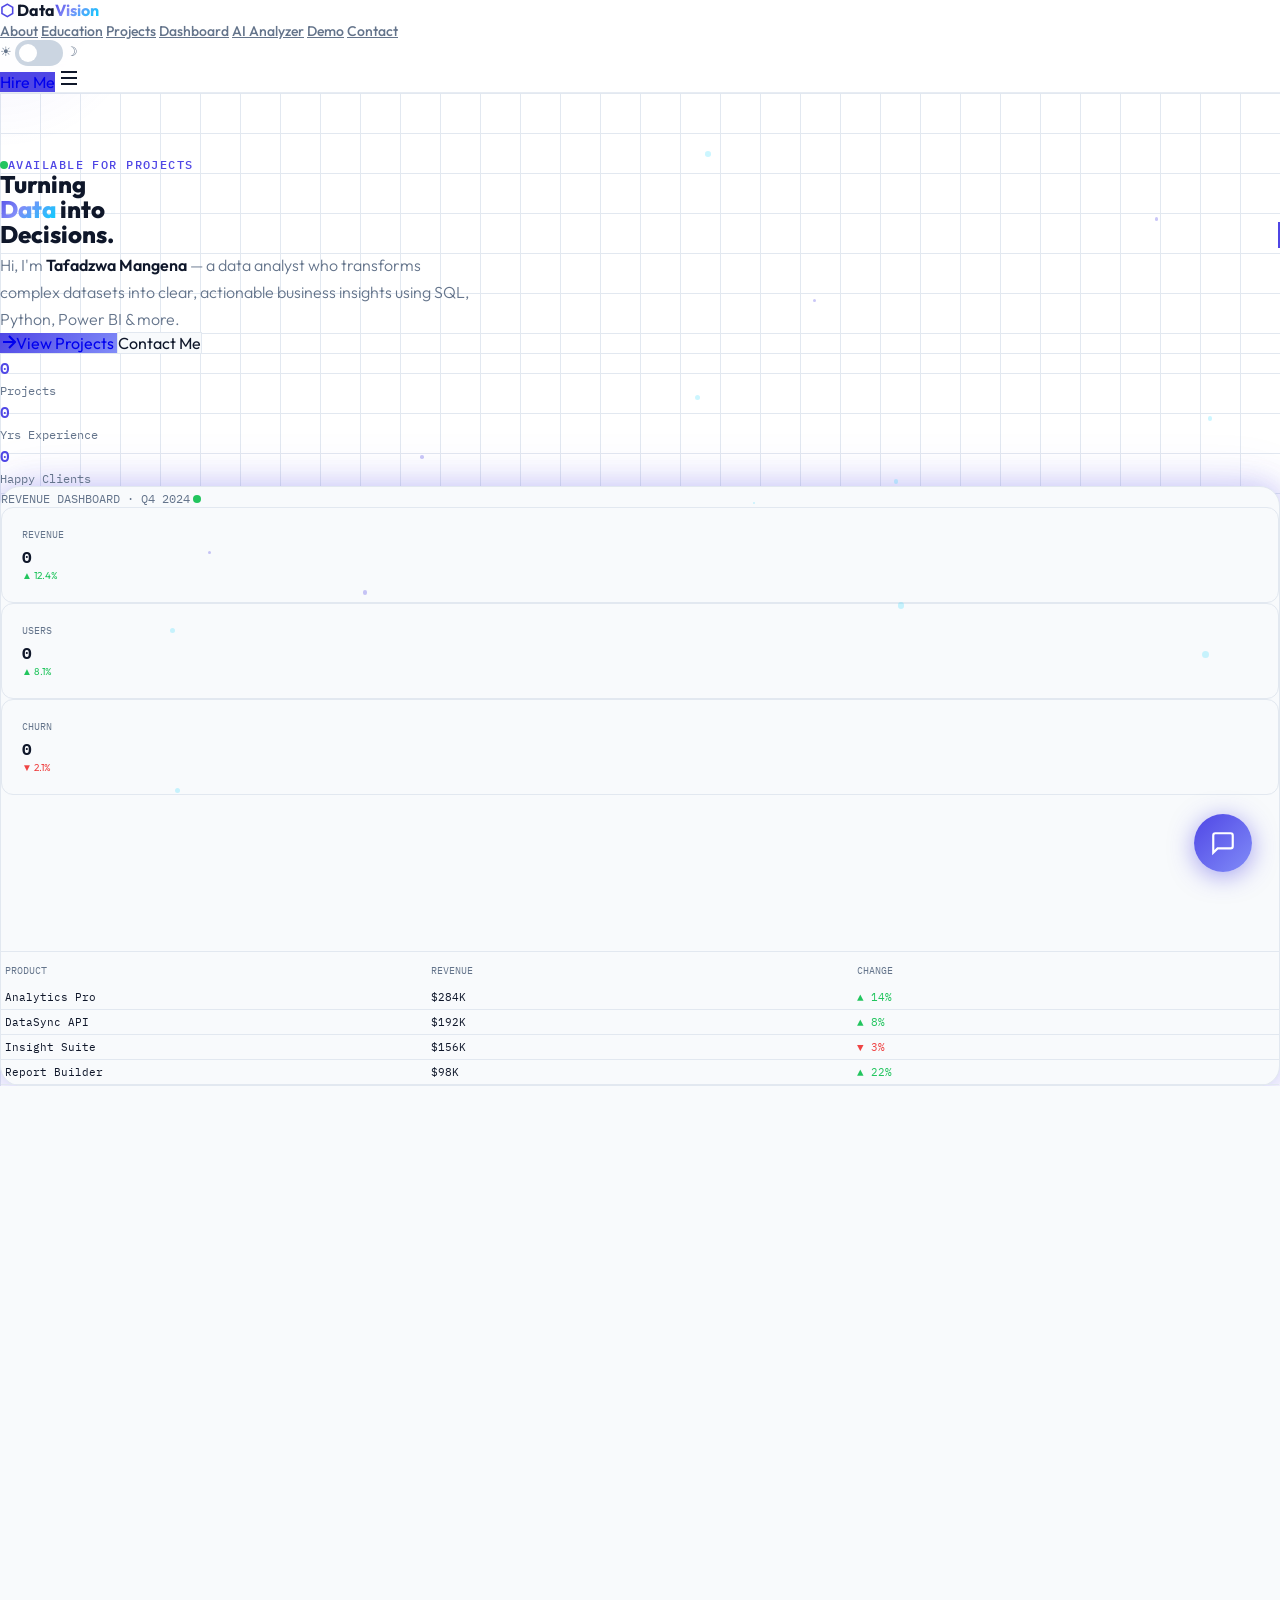
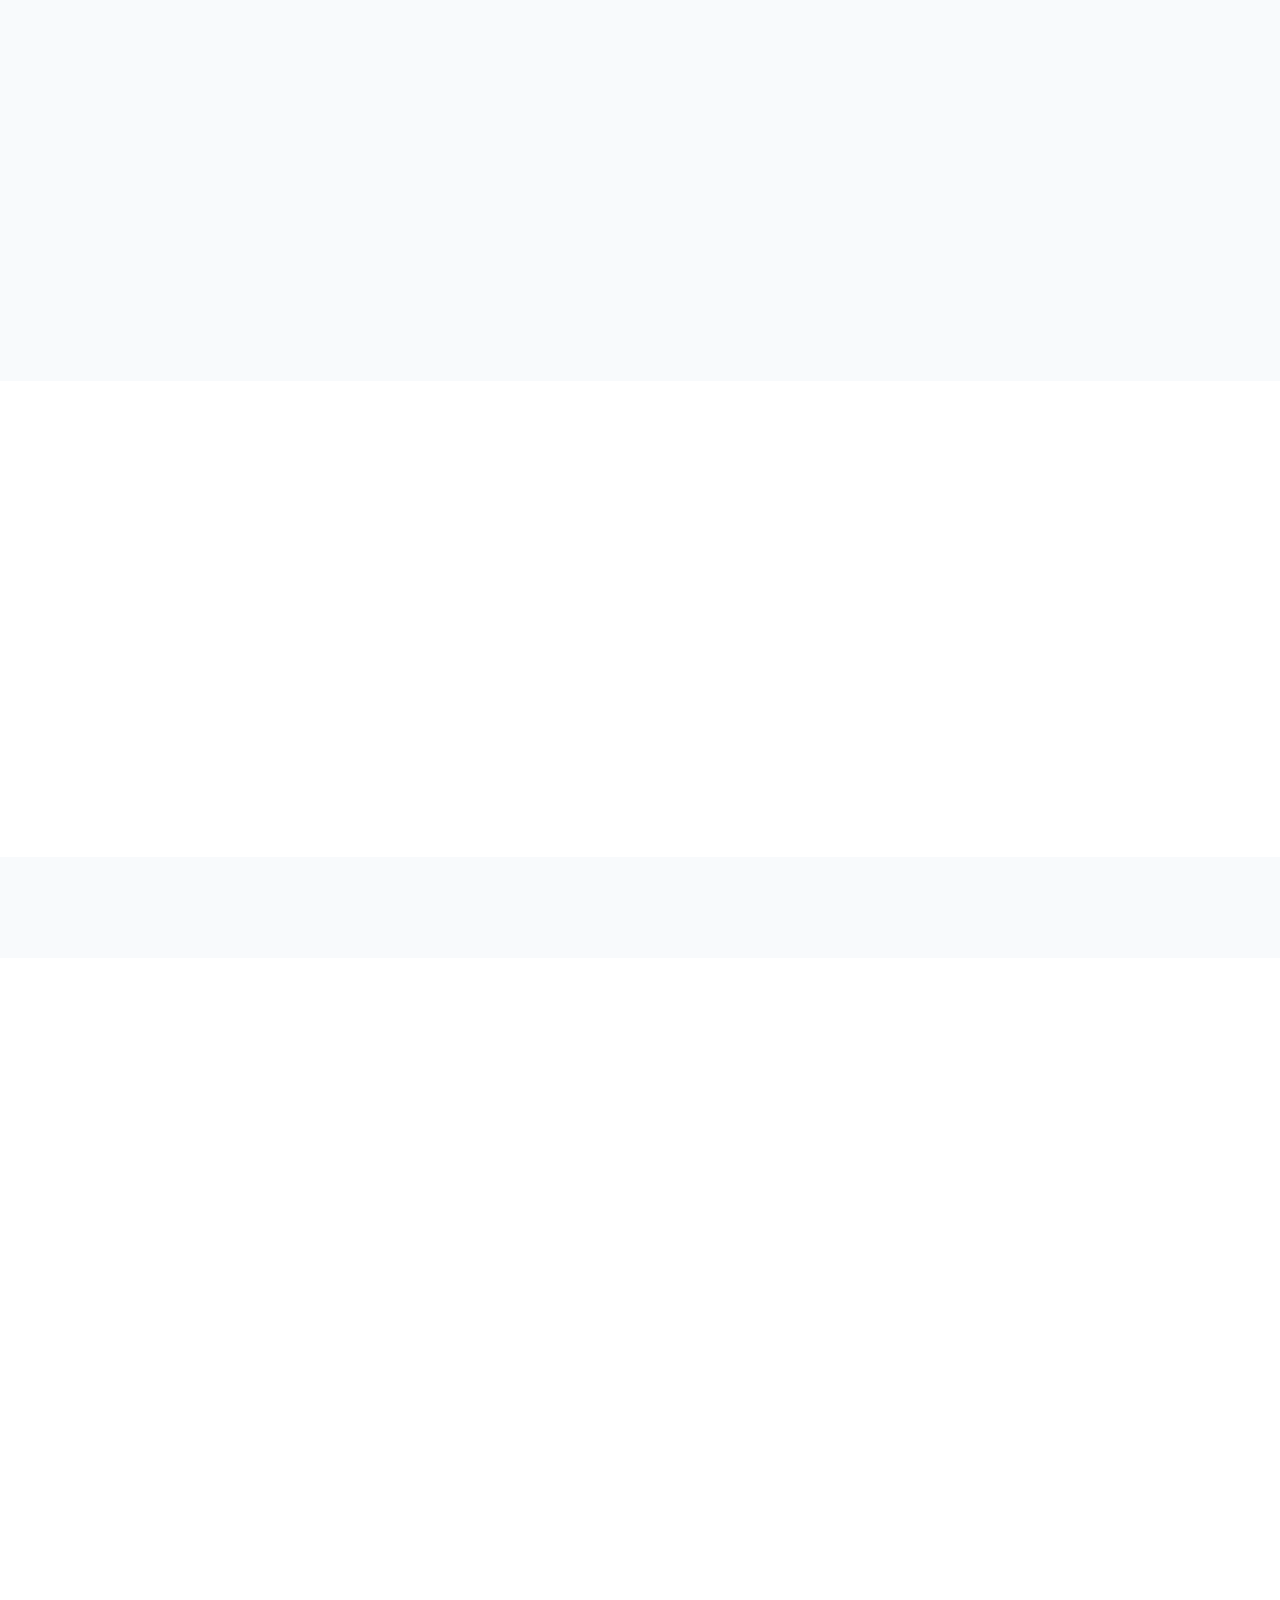
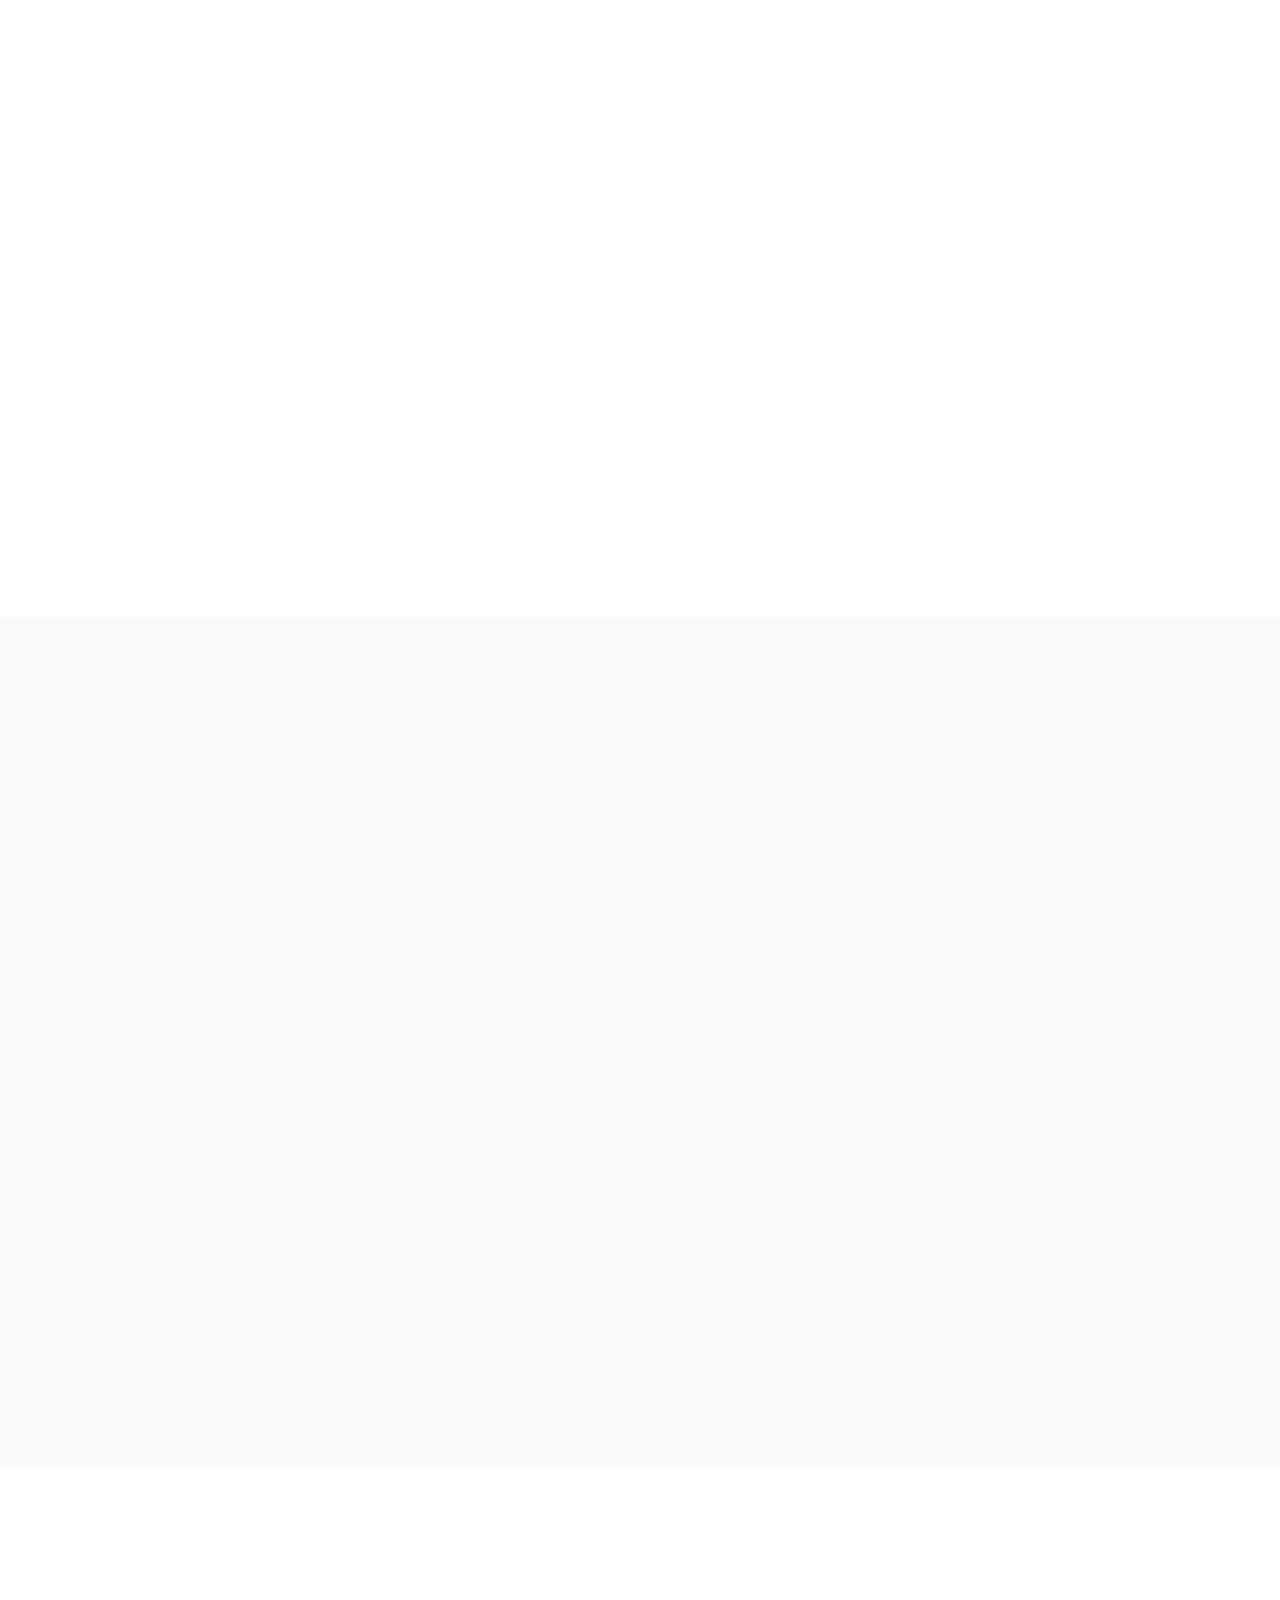
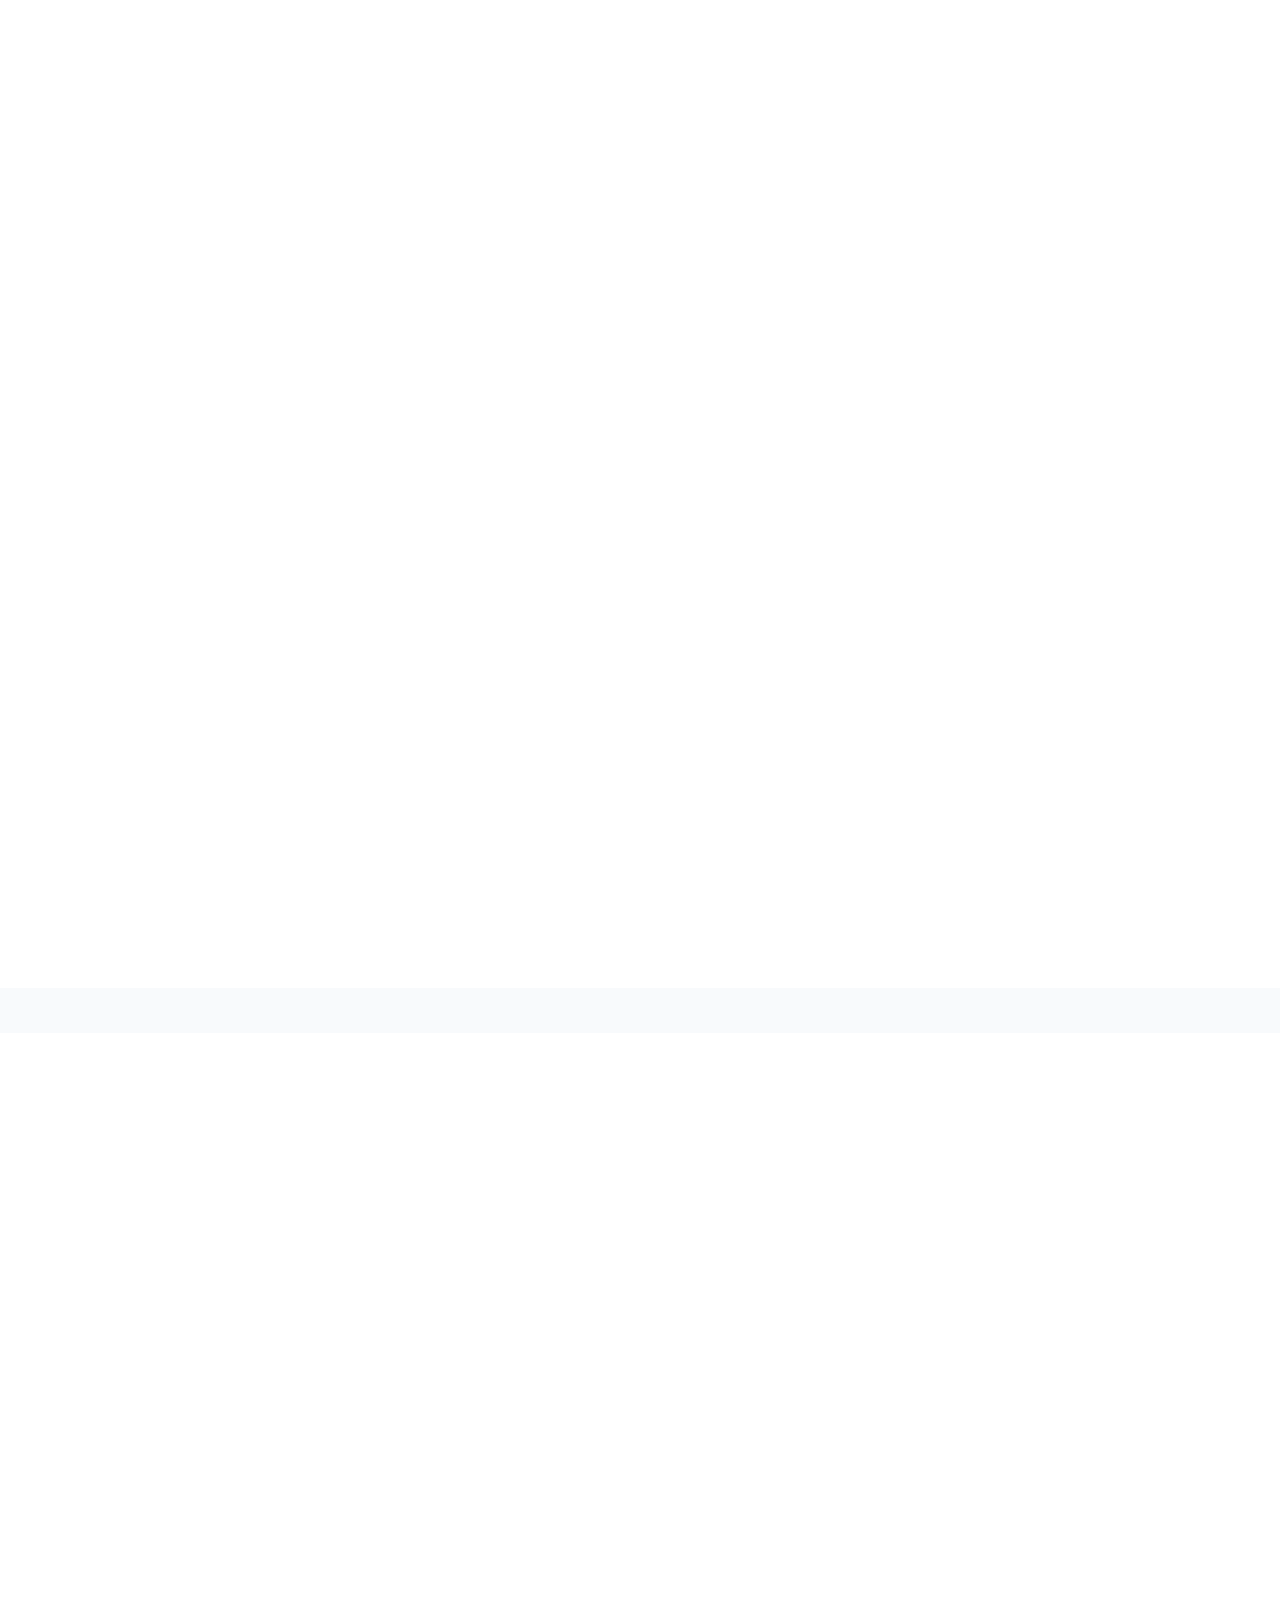
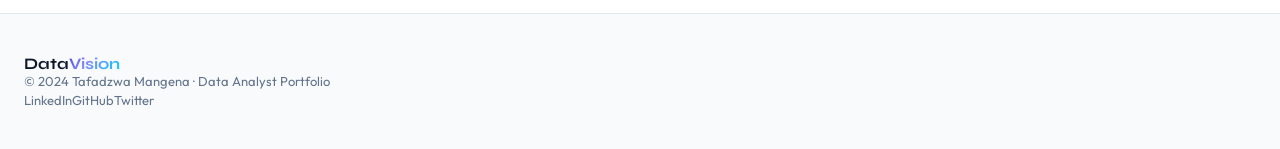
==== index.html @ 7d587365 "msg" ====
<!DOCTYPE html>
<html lang="en" class="scroll-smooth">
<head>
<meta charset="UTF-8"/>
<meta name="viewport" content="width=device-width,initial-scale=1.0"/>
<title>DataVision | Tafadzwa Mangena — Data Analyst</title>
<script src="https://cdn.tailwindcss.com"></script>
<script src="https://cdn.jsdelivr.net/npm/chart.js"></script>
<link rel="preconnect" href="https://fonts.googleapis.com"/>
<link href="https://fonts.googleapis.com/css2?family=Syne:wght@400;600;700;800&family=IBM+Plex+Mono:wght@300;400;500;600&family=Outfit:wght@300;400;500;600&display=swap" rel="stylesheet"/>
<script>
tailwind.config={darkMode:'class',theme:{extend:{fontFamily:{display:['Syne','sans-serif'],mono:['IBM Plex Mono','monospace'],body:['Outfit','sans-serif']}}}}
</script>
<style>
:root{--accent:#4F46E5;--accent2:#00D4FF;--bg:#ffffff;--surface:#F8FAFC;--border:#E2E8F0;--text:#0F172A;--muted:#64748B;}
.dark{--accent:#818CF8;--accent2:#00D4FF;--bg:#050A14;--surface:#0A1628;--border:#1E3A5F;--text:#E2E8F0;--muted:#94A3B8;}
*{box-sizing:border-box;margin:0;padding:0;}
body{font-family:'Outfit',sans-serif;background:var(--bg);color:var(--text);transition:background .4s,color .4s;overflow-x:hidden;}
::-webkit-scrollbar{width:5px;}::-webkit-scrollbar-track{background:var(--bg);}::-webkit-scrollbar-thumb{background:var(--accent);border-radius:4px;}
#loader{position:fixed;inset:0;z-index:9999;background:#050A14;display:flex;align-items:center;justify-content:center;flex-direction:column;gap:20px;}
#loader .bar-wrap{display:flex;gap:6px;}
#loader .bar{width:4px;height:40px;background:#4F46E5;border-radius:4px;animation:barPulse 1.2s ease-in-out infinite;}
#loader .bar:nth-child(2){animation-delay:.15s;background:#818CF8;}
#loader .bar:nth-child(3){animation-delay:.3s;background:#00D4FF;}
#loader .bar:nth-child(4){animation-delay:.45s;background:#4F46E5;}
#loader .bar:nth-child(5){animation-delay:.6s;background:#818CF8;}
@keyframes barPulse{0%,100%{transform:scaleY(0.4);opacity:.6}50%{transform:scaleY(1);opacity:1}}
#hero-canvas{position:absolute;inset:0;pointer-events:none;}
.grid-bg{background-image:linear-gradient(var(--border) 1px,transparent 1px),linear-gradient(90deg,var(--border) 1px,transparent 1px);background-size:40px 40px;}
.glow{box-shadow:0 0 30px rgba(79,70,229,.3),0 0 60px rgba(79,70,229,.1);}
.dark .glow{box-shadow:0 0 30px rgba(0,212,255,.25),0 0 60px rgba(0,212,255,.1);}
.card{background:var(--surface);border:1px solid var(--border);border-radius:16px;transition:transform .3s,box-shadow .3s,border-color .3s;}
.card:hover{transform:translateY(-4px);border-color:var(--accent);}
.dark .card:hover{box-shadow:0 0 20px rgba(0,212,255,.15);}
.kpi-card{background:var(--surface);border:1px solid var(--border);border-radius:12px;padding:20px;transition:all .3s;}
.kpi-card:hover{border-color:var(--accent);transform:translateY(-2px);}
nav{backdrop-filter:blur(20px);-webkit-backdrop-filter:blur(20px);}
.light nav{background:rgba(255,255,255,.85);border-bottom:1px solid rgba(226,232,240,.8);}
.dark nav{background:rgba(5,10,20,.85);border-bottom:1px solid rgba(30,58,95,.6);}
.nav-link{position:relative;font-family:'Outfit',sans-serif;font-weight:500;font-size:14px;color:var(--muted);transition:color .3s;}
.nav-link::after{content:'';position:absolute;bottom:-4px;left:0;width:0;height:2px;background:var(--accent);transition:width .3s;border-radius:2px;}
.nav-link:hover,.nav-link.active{color:var(--text);}
.nav-link:hover::after,.nav-link.active::after{width:100%;}
.fade-up{opacity:0;transform:translateY(30px);transition:opacity .7s ease,transform .7s ease;}
.fade-up.visible{opacity:1;transform:translateY(0);}
.fade-up-d1{transition-delay:.1s;}.fade-up-d2{transition-delay:.2s;}.fade-up-d3{transition-delay:.3s;}.fade-up-d4{transition-delay:.4s;}
@keyframes typing{from{width:0}to{width:100%}}
@keyframes blink{50%{border-color:transparent}}
.progress-bar{height:6px;background:var(--border);border-radius:99px;overflow:hidden;}
.progress-fill{height:100%;border-radius:99px;background:linear-gradient(90deg,#4F46E5,#00D4FF);width:0;transition:width 1.2s cubic-bezier(.4,0,.2,1);}
.table-row{opacity:0;transform:translateX(-10px);transition:opacity .3s,transform .3s;}
.table-row.loaded{opacity:1;transform:translateX(0);}
#chatbot-btn{position:fixed;bottom:28px;right:28px;z-index:1000;width:58px;height:58px;background:linear-gradient(135deg,#4F46E5,#818CF8);border-radius:50%;display:flex;align-items:center;justify-content:center;cursor:pointer;box-shadow:0 4px 24px rgba(79,70,229,.5);animation:chatPulse 2s ease-in-out infinite;}
@keyframes chatPulse{0%,100%{box-shadow:0 4px 24px rgba(79,70,229,.5),0 0 0 0 rgba(79,70,229,.4)}50%{box-shadow:0 4px 24px rgba(79,70,229,.5),0 0 0 12px rgba(79,70,229,0)}}
.dark #chatbot-btn{background:linear-gradient(135deg,#00B8D9,#4F46E5);animation:chatPulseDark 2s ease-in-out infinite;}
@keyframes chatPulseDark{0%,100%{box-shadow:0 4px 24px rgba(0,212,255,.4),0 0 0 0 rgba(0,212,255,.3)}50%{box-shadow:0 4px 24px rgba(0,212,255,.4),0 0 0 12px rgba(0,212,255,0)}}
#chat-window{position:fixed;bottom:100px;right:28px;z-index:999;width:360px;max-height:520px;background:var(--surface);border:1px solid var(--border);border-radius:20px;overflow:hidden;display:none;flex-direction:column;box-shadow:0 20px 60px rgba(0,0,0,.2);}
.chat-msg-user{background:linear-gradient(135deg,#4F46E5,#818CF8);color:white;border-radius:12px 12px 2px 12px;padding:10px 14px;max-width:80%;align-self:flex-end;font-size:13px;}
.chat-msg-bot{background:var(--border);color:var(--text);border-radius:12px 12px 12px 2px;padding:10px 14px;max-width:85%;align-self:flex-start;font-size:13px;}
.toggle{position:relative;display:inline-block;width:48px;height:26px;}
.toggle input{opacity:0;width:0;height:0;}
.slider{position:absolute;cursor:pointer;inset:0;background:#CBD5E1;border-radius:26px;transition:.3s;}
.slider::before{content:'';position:absolute;height:18px;width:18px;left:4px;bottom:4px;background:white;border-radius:50%;transition:.3s;}
input:checked+.slider{background:linear-gradient(135deg,#4F46E5,#818CF8);}
input:checked+.slider::before{transform:translateX(22px);}
.faq-answer{max-height:0;overflow:hidden;transition:max-height .4s ease,padding .3s;}
.faq-item.open .faq-answer{max-height:200px;}
.faq-icon{transition:transform .3s;}
.faq-item.open .faq-icon{transform:rotate(45deg);}
.demo-glow{box-shadow:0 0 0 1px rgba(79,70,229,.3),0 0 40px rgba(79,70,229,.2),0 0 80px rgba(79,70,229,.1);}
.dark .demo-glow{box-shadow:0 0 0 1px rgba(0,212,255,.3),0 0 40px rgba(0,212,255,.2),0 0 80px rgba(0,212,255,.1);}
.play-btn{width:72px;height:72px;background:rgba(255,255,255,.2);border:2px solid rgba(255,255,255,.6);border-radius:50%;display:flex;align-items:center;justify-content:center;cursor:pointer;backdrop-filter:blur(10px);transition:all .3s;animation:playPulse 2s ease-in-out infinite;}
.play-btn:hover{background:rgba(255,255,255,.35);transform:scale(1.1);}
@keyframes playPulse{0%,100%{box-shadow:0 0 0 0 rgba(255,255,255,.3)}50%{box-shadow:0 0 0 20px rgba(255,255,255,0)}}
.upload-zone{border:2px dashed var(--border);border-radius:16px;transition:all .3s;cursor:pointer;}
.upload-zone:hover,.upload-zone.dragover{border-color:var(--accent);background:rgba(79,70,229,.05);}
.grad-text{background:linear-gradient(135deg,#4F46E5 0%,#818CF8 40%,#00D4FF 100%);-webkit-background-clip:text;-webkit-text-fill-color:transparent;background-clip:text;}
.dark .grad-text{background:linear-gradient(135deg,#818CF8 0%,#00D4FF 60%,#818CF8 100%);-webkit-background-clip:text;background-clip:text;}
.counter{font-family:'IBM Plex Mono',monospace;font-weight:600;}
.tag{font-size:11px;font-family:'IBM Plex Mono',monospace;font-weight:500;padding:3px 10px;border-radius:99px;border:1px solid var(--border);color:var(--muted);background:var(--surface);}
.section-label{font-family:'IBM Plex Mono',monospace;font-size:12px;font-weight:500;letter-spacing:.12em;text-transform:uppercase;color:var(--accent);}
.dot-blink{display:inline-block;width:8px;height:8px;border-radius:50%;background:#22c55e;animation:dotBlink 1.5s ease-in-out infinite;}
@keyframes dotBlink{0%,100%{opacity:1;transform:scale(1)}50%{opacity:.4;transform:scale(.7)}}
.particle{position:absolute;border-radius:50%;pointer-events:none;animation:floatUp linear infinite;}
@keyframes floatUp{0%{transform:translateY(0) rotate(0deg);opacity:.7}100%{transform:translateY(-100vh) rotate(360deg);opacity:0}}
.skill-row{display:flex;align-items:center;gap:12px;margin-bottom:16px;}
#mobile-menu{display:none;}
#mobile-menu.open{display:block;}
.chart-container{position:relative;}
#cursor-glow{position:fixed;width:300px;height:300px;border-radius:50%;background:radial-gradient(circle,rgba(79,70,229,.08) 0%,transparent 70%);pointer-events:none;z-index:0;transform:translate(-50%,-50%);transition:left .1s,top .1s;}
.dark #cursor-glow{background:radial-gradient(circle,rgba(0,212,255,.08) 0%,transparent 70%);}
/* Profile photo */
.profile-photo-wrap{position:relative;display:inline-flex;flex-direction:column;align-items:center;}
.profile-ring{position:absolute;inset:-6px;border-radius:50%;background:conic-gradient(from 0deg,#4F46E5,#818CF8,#00D4FF,#4F46E5);animation:spinRing 6s linear infinite;z-index:0;}
@keyframes spinRing{to{transform:rotate(360deg)}}
.profile-photo{position:relative;z-index:1;width:180px;height:180px;border-radius:50%;object-fit:cover;border:4px solid var(--bg);box-shadow:0 8px 40px rgba(79,70,229,.25),0 2px 8px rgba(0,0,0,.1);transition:transform .4s cubic-bezier(.34,1.56,.64,1),box-shadow .4s;display:block;}
.profile-photo:hover{transform:scale(1.06);box-shadow:0 0 0 4px rgba(79,70,229,.2),0 16px 50px rgba(79,70,229,.3);}
.dark .profile-photo:hover{box-shadow:0 0 0 4px rgba(0,212,255,.25),0 16px 50px rgba(0,212,255,.2);}
.profile-badge{position:absolute;bottom:-14px;left:50%;transform:translateX(-50%);background:var(--surface);border:1px solid var(--border);border-radius:99px;padding:4px 12px;font-size:11px;font-family:'IBM Plex Mono',monospace;font-weight:600;color:#22c55e;display:flex;align-items:center;gap:5px;white-space:nowrap;box-shadow:0 4px 12px rgba(0,0,0,.1);z-index:2;}
.profile-social-btn{width:36px;height:36px;border-radius:50%;background:var(--surface);border:1px solid var(--border);display:flex;align-items:center;justify-content:center;color:var(--muted);transition:all .3s;text-decoration:none;}
.profile-social-btn:hover{background:var(--accent);color:white;border-color:var(--accent);transform:translateY(-2px);}
.profile-stat-chip{display:flex;align-items:center;gap:8px;padding:7px 14px;background:var(--surface);border:1px solid var(--border);border-radius:10px;font-size:12px;color:var(--muted);transition:border-color .3s;}
.profile-stat-chip:hover{border-color:var(--accent);color:var(--text);}
/* Education */
.edu-icon{width:44px;height:44px;border-radius:12px;display:flex;align-items:center;justify-content:center;font-size:20px;flex-shrink:0;}
.edu-badge{font-family:'IBM Plex Mono',monospace;font-size:10px;font-weight:600;padding:2px 8px;border-radius:99px;background:rgba(79,70,229,.12);color:var(--accent);border:1px solid rgba(79,70,229,.25);}
.cert-card{display:flex;align-items:center;gap:14px;padding:14px 16px;background:var(--surface);border:1px solid var(--border);border-radius:14px;transition:all .3s;}
.cert-card:hover{border-color:var(--accent);transform:translateX(4px);}
.dark .cert-card:hover{box-shadow:0 0 16px rgba(0,212,255,.1);}
.cert-icon-wrap{width:42px;height:42px;border-radius:10px;display:flex;align-items:center;justify-content:center;font-size:20px;flex-shrink:0;}
.cert-year{margin-left:auto;font-size:10px;font-family:'IBM Plex Mono',monospace;color:var(--muted);flex-shrink:0;}
/* Carousel */
.carousel-viewport{overflow:hidden;width:100%;position:relative;-webkit-mask-image:linear-gradient(90deg,transparent 0%,black 5%,black 95%,transparent 100%);mask-image:linear-gradient(90deg,transparent 0%,black 5%,black 95%,transparent 100%);}
.carousel-track{display:flex;gap:20px;width:max-content;will-change:transform;}
.carousel-track.track-ltr{animation:scrollLTR 40s linear infinite;}
.carousel-track.track-rtl{animation:scrollRTL 32s linear infinite;}
.carousel-viewport:hover .carousel-track{animation-play-state:paused;}
@keyframes scrollLTR{0%{transform:translateX(0)}100%{transform:translateX(-50%)}}
@keyframes scrollRTL{0%{transform:translateX(-50%)}100%{transform:translateX(0)}}
.cert-slide{width:240px;flex-shrink:0;border-radius:16px;overflow:hidden;position:relative;background:var(--surface);border:1px solid var(--border);box-shadow:0 4px 20px rgba(0,0,0,.07);transition:transform .35s cubic-bezier(.34,1.56,.64,1),box-shadow .35s;cursor:pointer;}
.cert-slide:hover{transform:scale(1.04) translateY(-4px);box-shadow:0 12px 40px rgba(79,70,229,.22);border-color:var(--accent);z-index:2;}
.dark .cert-slide:hover{box-shadow:0 12px 40px rgba(0,212,255,.18);}
.cert-slide-inner{width:100%;height:148px;display:flex;flex-direction:column;align-items:center;justify-content:center;padding:16px;position:relative;}
.cert-slide-overlay{position:absolute;inset:0;background:linear-gradient(180deg,transparent 30%,rgba(0,0,0,.65) 100%);opacity:0;transition:opacity .3s;display:flex;align-items:flex-end;padding:12px;}
.cert-slide:hover .cert-slide-overlay{opacity:1;}
.cert-slide-label{font-family:'Syne',sans-serif;font-weight:700;font-size:11px;color:white;text-align:center;}
.cert-slide-footer{padding:9px 14px;border-top:1px solid var(--border);}
.cert-slide-footer-title{font-family:'Syne',sans-serif;font-weight:700;font-size:12px;color:var(--text);white-space:nowrap;overflow:hidden;text-overflow:ellipsis;}
.cert-slide-footer-sub{font-size:9px;font-family:'IBM Plex Mono',monospace;color:var(--muted);margin-top:2px;}
.verified-chip{position:absolute;top:8px;right:8px;background:rgba(34,197,94,.15);border:1px solid rgba(34,197,94,.35);color:#22c55e;font-size:9px;font-family:'IBM Plex Mono',monospace;font-weight:600;padding:2px 7px;border-radius:99px;}
@media(max-width:768px){
  #chat-window{width:calc(100vw - 40px);right:20px;}
}
</style>
</head>
<body class="light" id="body">
<div id="cursor-glow"></div>
<div id="loader">
  <div class="bar-wrap"><div class="bar"></div><div class="bar"></div><div class="bar"></div><div class="bar"></div><div class="bar"></div></div>
  <p style="color:#94A3B8;font-family:'IBM Plex Mono',monospace;font-size:13px;letter-spacing:.1em;">INITIALIZING DATA ENVIRONMENT...</p>
</div>
<!-- NAVBAR -->
<nav class="fixed top-0 left-0 right-0 z-50">
  <div class="max-w-7xl mx-auto px-6 h-16 flex items-center justify-between">
    <a href="#" class="font-display text-lg flex items-center gap-2" style="font-weight:700;text-decoration:none;">
      <span style="color:var(--accent)">⬡</span>
      <span style="color:var(--text)">Data<span class="grad-text">Vision</span></span>
    </a>
    <div class="hidden md:flex items-center gap-7">
      <a href="#about" class="nav-link">About</a>
      <a href="#education" class="nav-link">Education</a>
      <a href="#projects" class="nav-link">Projects</a>
      <a href="#dashboard" class="nav-link">Dashboard</a>
      <a href="#ai-analyzer" class="nav-link">AI Analyzer</a>
      <a href="#demo" class="nav-link">Demo</a>
      <a href="#contact" class="nav-link">Contact</a>
    </div>
    <div class="flex items-center gap-4">
      <div class="flex items-center gap-2">
        <span style="font-size:13px;color:var(--muted);">☀</span>
        <label class="toggle"><input type="checkbox" id="darkToggle"/><span class="slider"></span></label>
        <span style="font-size:13px;color:var(--muted);">☽</span>
      </div>
      <a href="#contact" class="hidden md:flex items-center gap-2 px-4 py-2 rounded-lg text-sm font-medium text-white" style="background:var(--accent);font-family:'Outfit',sans-serif;text-decoration:none;">Hire Me</a>
      <button id="hamburger" class="md:hidden p-2" style="color:var(--text);background:none;border:none;cursor:pointer;">
        <svg width="22" height="22" fill="none" stroke="currentColor" stroke-width="2"><path d="M3 6h16M3 12h16M3 18h16"/></svg>
      </button>
    </div>
  </div>
  <div id="mobile-menu" style="background:var(--surface);border-top:1px solid var(--border);">
    <div class="flex flex-col p-4 gap-4">
      <a href="#about" class="nav-link" onclick="closeMobile()">About</a>
      <a href="#education" class="nav-link" onclick="closeMobile()">Education</a>
      <a href="#projects" class="nav-link" onclick="closeMobile()">Projects</a>
      <a href="#dashboard" class="nav-link" onclick="closeMobile()">Dashboard</a>
      <a href="#ai-analyzer" class="nav-link" onclick="closeMobile()">AI Analyzer</a>
      <a href="#demo" class="nav-link" onclick="closeMobile()">Demo</a>
      <a href="#contact" class="nav-link" onclick="closeMobile()">Contact</a>
    </div>
  </div>
</nav>

<!-- HERO -->
<section id="hero" class="relative min-h-screen flex items-center overflow-hidden grid-bg" style="padding-top:64px;">
  <canvas id="hero-canvas"></canvas>
  <div id="particles-container" class="absolute inset-0 pointer-events-none overflow-hidden"></div>
  <div class="max-w-7xl mx-auto px-6 w-full z-10 py-20">
    <div class="grid grid-cols-1 lg:grid-cols-2 gap-16 items-center">
      <div>
        <div class="section-label mb-6 flex items-center gap-2"><span class="dot-blink"></span><span>Available for projects</span></div>
        <h1 class="font-display text-5xl md:text-6xl xl:text-7xl leading-tight mb-6" style="font-weight:800;line-height:1.05;">
          Turning<br/><span class="grad-text">Data</span> into<br/>
          <span id="hero-typer" style="display:inline-block;border-right:2px solid var(--accent);white-space:nowrap;overflow:hidden;animation:typing 3.5s steps(40,end) forwards,blink .75s step-end infinite;">Decisions.</span>
        </h1>
        <p class="text-lg mb-8" style="color:var(--muted);max-width:480px;line-height:1.7;font-weight:300;">
          Hi, I'm <strong style="color:var(--text);font-weight:600;">Tafadzwa Mangena</strong> — a data analyst who transforms complex datasets into clear, actionable business insights using SQL, Python, Power BI &amp; more.
        </p>
        <div class="flex flex-wrap gap-4">
          <a href="#projects" class="px-6 py-3 rounded-xl text-white font-medium text-sm flex items-center gap-2" style="background:linear-gradient(135deg,#4F46E5,#818CF8);font-family:'Outfit',sans-serif;text-decoration:none;">
            <svg width="16" height="16" fill="none" stroke="currentColor" stroke-width="2"><path d="M9 3l6 6-6 6M3 9h12"/></svg>View Projects
          </a>
          <a href="#contact" class="px-6 py-3 rounded-xl font-medium text-sm flex items-center gap-2" style="border:1px solid var(--border);color:var(--text);font-family:'Outfit',sans-serif;background:var(--surface);text-decoration:none;">Contact Me</a>
        </div>
        <div class="flex gap-8 mt-12 pt-8" style="border-top:1px solid var(--border);">
          <div><div class="counter text-3xl font-bold grad-text" data-target="50">0</div><div style="font-size:12px;color:var(--muted);font-family:'IBM Plex Mono',monospace;margin-top:2px;">Projects</div></div>
          <div><div class="counter text-3xl font-bold grad-text" data-target="5">0</div><div style="font-size:12px;color:var(--muted);font-family:'IBM Plex Mono',monospace;margin-top:2px;">Yrs Experience</div></div>
          <div><div class="counter text-3xl font-bold grad-text" data-target="30">0</div><div style="font-size:12px;color:var(--muted);font-family:'IBM Plex Mono',monospace;margin-top:2px;">Happy Clients</div></div>
        </div>
      </div>
      <div class="hidden lg:block relative">
        <div class="card p-5 glow" style="border-radius:20px;">
          <div class="flex items-center justify-between mb-4">
            <span style="font-family:'IBM Plex Mono',monospace;font-size:12px;color:var(--muted);">REVENUE DASHBOARD · Q4 2024</span>
            <span class="dot-blink"></span>
          </div>
          <div class="grid grid-cols-3 gap-3 mb-4">
            <div class="kpi-card"><div style="font-size:10px;font-family:'IBM Plex Mono',monospace;color:var(--muted);margin-bottom:6px;">REVENUE</div><div class="counter text-xl" style="font-family:'IBM Plex Mono',monospace;font-weight:700;" data-target="842">0</div><div style="font-size:10px;color:#22c55e;margin-top:2px;">▲ 12.4%</div></div>
            <div class="kpi-card"><div style="font-size:10px;font-family:'IBM Plex Mono',monospace;color:var(--muted);margin-bottom:6px;">USERS</div><div class="counter text-xl" style="font-family:'IBM Plex Mono',monospace;font-weight:700;" data-target="24">0</div><div style="font-size:10px;color:#22c55e;margin-top:2px;">▲ 8.1%</div></div>
            <div class="kpi-card"><div style="font-size:10px;font-family:'IBM Plex Mono',monospace;color:var(--muted);margin-bottom:6px;">CHURN</div><div class="counter text-xl" style="font-family:'IBM Plex Mono',monospace;font-weight:700;" data-target="3">0</div><div style="font-size:10px;color:#ef4444;margin-top:2px;">▼ 2.1%</div></div>
          </div>
          <div style="height:140px;"><canvas id="heroChart"></canvas></div>
          <div style="margin-top:16px;border-top:1px solid var(--border);padding-top:12px;">
            <div style="display:grid;grid-template-columns:1fr 1fr 1fr;gap:8px;font-size:10px;font-family:'IBM Plex Mono',monospace;color:var(--muted);margin-bottom:8px;padding:0 4px;"><span>PRODUCT</span><span>REVENUE</span><span>CHANGE</span></div>
            <div id="hero-table"></div>
          </div>
        </div>
      </div>
    </div>
  </div>
</section>

<!-- ABOUT -->
<section id="about" class="py-24" style="background:var(--surface);">
  <div class="max-w-7xl mx-auto px-6">
    <div class="grid grid-cols-1 lg:grid-cols-12 gap-12 items-center">
      <!-- Profile photo -->
      <div class="lg:col-span-3 flex flex-col items-center fade-up" style="padding-top:16px;">
        <div class="profile-photo-wrap" style="margin-bottom:30px;">
          <div class="profile-ring"></div>
          <img src="https://ui-avatars.com/api/?name=Tafadzwa+Mangena&background=4F46E5&color=fff&size=320&bold=true&font-size=0.32&rounded=true" alt="Tafadzwa Mangena" class="profile-photo"/>
          <div class="profile-badge"><span class="dot-blink" style="width:6px;height:6px;flex-shrink:0;"></span><span>Available</span></div>
        </div>
        <div class="flex gap-3 mb-5 mt-1">
          <a href="#" class="profile-social-btn" title="LinkedIn"><svg width="15" height="15" fill="currentColor" viewBox="0 0 24 24"><path d="M16 8a6 6 0 016 6v7h-4v-7a2 2 0 00-2-2 2 2 0 00-2 2v7h-4v-7a6 6 0 016-6zM2 9h4v12H2z"/><circle cx="4" cy="4" r="2"/></svg></a>
          <a href="#" class="profile-social-btn" title="GitHub"><svg width="15" height="15" fill="currentColor" viewBox="0 0 24 24"><path d="M9 19c-5 1.5-5-2.5-7-3m14 6v-3.87a3.37 3.37 0 00-.94-2.61c3.14-.35 6.44-1.54 6.44-7A5.44 5.44 0 0020 4.77 5.07 5.07 0 0019.91 1S18.73.65 16 2.48a13.38 13.38 0 00-7 0C6.27.65 5.09 1 5.09 1A5.07 5.07 0 005 4.77a5.44 5.44 0 00-1.5 3.78c0 5.42 3.3 6.61 6.44 7A3.37 3.37 0 009 18.13V22"/></svg></a>
          <a href="#" class="profile-social-btn" title="Twitter"><svg width="15" height="15" fill="currentColor" viewBox="0 0 24 24"><path d="M23 3a10.9 10.9 0 01-3.14 1.53 4.48 4.48 0 00-7.86 3v1A10.66 10.66 0 013 4s-4 9 5 13a11.64 11.64 0 01-7 2c9 5 20 0 20-11.5a4.5 4.5 0 00-.08-.83A7.72 7.72 0 0023 3z"/></svg></a>
        </div>
        <div class="flex flex-col gap-2 w-full">
          <div class="profile-stat-chip"><span>🎓</span><span style="font-size:12px;">BBA Graduate</span></div>
          <div class="profile-stat-chip"><span>🌍</span><span style="font-size:12px;">Zimbabwe · Remote</span></div>
          <div class="profile-stat-chip"><span>💼</span><span style="font-size:12px;">Freelance &amp; Full-time</span></div>
        </div>
      </div>
      <!-- Bio + skills -->
      <div class="lg:col-span-9 grid grid-cols-1 lg:grid-cols-2 gap-10 items-start">
        <div class="fade-up fade-up-d1">
          <div class="section-label mb-4">About Me</div>
          <h2 class="font-display text-4xl md:text-5xl font-bold mb-6" style="font-weight:700;line-height:1.1;">Analyst. Storyteller.<br/><span class="grad-text">Problem Solver.</span></h2>
          <p style="color:var(--muted);line-height:1.8;margin-bottom:20px;font-weight:300;">With 5+ years turning raw data into revenue-driving strategies, I specialize in transforming complex datasets into executive-ready dashboards and reports. I've worked across e-commerce, finance, and SaaS industries.</p>
          <p style="color:var(--muted);line-height:1.8;font-weight:300;">My toolkit spans from SQL queries to machine learning models, always focused on the "so what?" behind the numbers. Every chart I build tells a story; every insight I deliver drives a decision.</p>
          <div class="flex flex-wrap gap-3 mt-8"><span class="tag">SQL</span><span class="tag">Python</span><span class="tag">Power BI</span><span class="tag">Excel/VBA</span><span class="tag">Tableau</span><span class="tag">R</span><span class="tag">Pandas</span><span class="tag">Google Analytics</span></div>
        </div>
        <div class="fade-up fade-up-d2">
          <div class="card p-6">
            <h3 style="font-family:'Syne',sans-serif;font-weight:700;font-size:16px;color:var(--text);margin-bottom:20px;">Skill Proficiency</h3>
            <div id="skills-bars"></div>
            <div style="height:200px;margin-top:24px;"><canvas id="skillsRadar"></canvas></div>
          </div>
        </div>
      </div>
    </div>
  </div>
</section>
<!-- EDUCATION -->
<section id="education" class="py-24" style="background:var(--bg);">
  <div class="max-w-7xl mx-auto px-6">
    <div class="text-center mb-16 fade-up">
      <div class="section-label mb-4">Background</div>
      <h2 class="font-display text-4xl md:text-5xl font-bold" style="font-weight:700;">Education &amp; <span class="grad-text">Credentials</span></h2>
      <p style="color:var(--muted);margin-top:16px;max-width:520px;margin-left:auto;margin-right:auto;font-weight:300;">A strong academic foundation combined with industry-recognised certifications across data, business, and technology.</p>
    </div>
    <div class="grid grid-cols-1 lg:grid-cols-2 gap-8 mb-20">
      <!-- Academic -->
      <div class="fade-up">
        <div style="font-family:'IBM Plex Mono',monospace;font-size:11px;font-weight:600;letter-spacing:.1em;color:var(--accent);margin-bottom:20px;">🎓 ACADEMIC</div>
        <div class="card p-5 mb-4">
          <div style="display:flex;align-items:flex-start;gap:16px;">
            <div class="edu-icon" style="background:linear-gradient(135deg,#4F46E5,#818CF8);">🎓</div>
            <div style="flex:1;">
              <div style="display:flex;align-items:center;gap:8px;flex-wrap:wrap;margin-bottom:4px;">
                <span style="font-family:'Syne',sans-serif;font-weight:700;font-size:15px;">Bachelor of Business Administration</span>
                <span class="edu-badge">BBA</span>
              </div>
              <div style="font-size:13px;font-weight:600;color:var(--accent);margin-bottom:5px;">Midlands State University · Zimbabwe</div>
              <div style="font-size:11px;color:var(--muted);font-family:'IBM Plex Mono',monospace;margin-bottom:10px;">2017 – 2021 · Information Systems &amp; Business Analytics</div>
              <p style="font-size:13px;color:var(--muted);line-height:1.6;font-weight:300;">Graduated with distinction. Focused on quantitative methods, management information systems, financial modelling, and business strategy. Thesis: predictive analytics for SME performance forecasting.</p>
              <div style="display:flex;flex-wrap:wrap;gap:6px;margin-top:10px;"><span class="tag">Quantitative Methods</span><span class="tag">Information Systems</span><span class="tag">Financial Modelling</span><span class="tag">Business Strategy</span></div>
            </div>
          </div>
        </div>
        <div class="card p-5">
          <div style="display:flex;align-items:flex-start;gap:16px;">
            <div class="edu-icon" style="background:linear-gradient(135deg,#0ea5e9,#00D4FF);">📚</div>
            <div style="flex:1;">
              <div style="font-family:'Syne',sans-serif;font-weight:700;font-size:15px;margin-bottom:4px;">Professional Development</div>
              <div style="font-size:13px;font-weight:600;color:var(--accent);margin-bottom:5px;">Online &amp; In-person Training</div>
              <div style="font-size:11px;color:var(--muted);font-family:'IBM Plex Mono',monospace;margin-bottom:10px;">2021 – Present · Continuous Learning</div>
              <p style="font-size:13px;color:var(--muted);line-height:1.6;font-weight:300;">Dedicated to staying at the cutting edge through structured online programmes, workshops, and industry certifications in data analytics, visualisation, and cloud platforms.</p>
            </div>
          </div>
        </div>
      </div>
      <!-- Certifications -->
      <div class="fade-up fade-up-d2">
        <div style="font-family:'IBM Plex Mono',monospace;font-size:11px;font-weight:600;letter-spacing:.1em;color:var(--accent);margin-bottom:20px;">🏅 CERTIFICATIONS</div>
        <div style="display:flex;flex-direction:column;gap:12px;" id="cert-cards"></div>
      </div>
    </div>

    <!-- CAROUSEL -->
    <div class="fade-up">
      <div class="text-center mb-10">
        <div class="section-label mb-3">Credentials Gallery</div>
        <h3 class="font-display text-2xl md:text-3xl font-bold" style="font-weight:700;">Certificate <span class="grad-text">Showcase</span></h3>
        <p style="color:var(--muted);font-size:13px;margin-top:8px;font-weight:300;">Hover any card to pause · Each represents a verified achievement</p>
      </div>
      <div class="carousel-viewport" style="margin-bottom:16px;"><div class="carousel-track track-ltr" id="carousel-top"></div></div>
      <div class="carousel-viewport"><div class="carousel-track track-rtl" id="carousel-bottom"></div></div>
    </div>
  </div>
</section>

<!-- PROJECTS -->
<section id="projects" class="py-24" style="background:var(--surface);">
  <div class="max-w-7xl mx-auto px-6">
    <div class="text-center mb-16 fade-up">
      <div class="section-label mb-4">Portfolio</div>
      <h2 class="font-display text-4xl md:text-5xl font-bold" style="font-weight:700;">Featured <span class="grad-text">Projects</span></h2>
      <p style="color:var(--muted);margin-top:16px;max-width:500px;margin-left:auto;margin-right:auto;font-weight:300;">Real-world data problems, real-world solutions. Each project reflects a unique analytical challenge.</p>
    </div>
    <div class="grid grid-cols-1 md:grid-cols-2 lg:grid-cols-3 gap-6" id="projects-grid"></div>
  </div>
</section>

<!-- DASHBOARD -->
<section id="dashboard" class="py-24" style="background:var(--bg);">
  <div class="max-w-7xl mx-auto px-6">
    <div class="text-center mb-12 fade-up">
      <div class="section-label mb-4">Live Analytics</div>
      <h2 class="font-display text-4xl md:text-5xl font-bold" style="font-weight:700;">Data <span class="grad-text">Dashboard</span></h2>
      <p style="color:var(--muted);margin-top:16px;font-weight:300;">Interactive simulation of a real analytics dashboard — the kind I build for clients.</p>
    </div>
    <div class="card p-4 mb-6 flex flex-wrap gap-4 items-center fade-up">
      <div style="font-family:'IBM Plex Mono',monospace;font-size:11px;color:var(--muted);">FILTERS:</div>
      <select id="dash-period" class="px-3 py-2 rounded-lg text-sm" style="background:var(--surface);border:1px solid var(--border);color:var(--text);font-family:'IBM Plex Mono',monospace;font-size:11px;"><option>Last 30 Days</option><option>Last Quarter</option><option>Last Year</option><option>YTD</option></select>
      <select id="dash-segment" class="px-3 py-2 rounded-lg text-sm" style="background:var(--surface);border:1px solid var(--border);color:var(--text);font-family:'IBM Plex Mono',monospace;font-size:11px;"><option>All Segments</option><option>Enterprise</option><option>SMB</option><option>Consumer</option></select>
      <button onclick="refreshDashboard()" class="px-4 py-2 rounded-lg text-sm text-white font-medium" style="background:var(--accent);font-family:'Outfit',sans-serif;border:none;cursor:pointer;">&#8635; Refresh</button>
      <div class="ml-auto flex items-center gap-2" style="font-family:'IBM Plex Mono',monospace;font-size:11px;color:var(--muted);"><span class="dot-blink"></span> LIVE DATA SIMULATION</div>
    </div>
    <div class="grid grid-cols-2 md:grid-cols-4 gap-4 mb-6 fade-up fade-up-d1">
      <div class="kpi-card"><div style="font-size:10px;font-family:'IBM Plex Mono',monospace;color:var(--muted);margin-bottom:8px;">TOTAL REVENUE</div><div class="counter text-2xl" style="font-family:'IBM Plex Mono',monospace;font-weight:700;" data-target="1284" data-prefix="$" data-suffix="K">$0K</div><div style="font-size:11px;color:#22c55e;margin-top:4px;">&#9650; 18.3% vs prior period</div></div>
      <div class="kpi-card"><div style="font-size:10px;font-family:'IBM Plex Mono',monospace;color:var(--muted);margin-bottom:8px;">ACTIVE USERS</div><div class="counter text-2xl" style="font-family:'IBM Plex Mono',monospace;font-weight:700;" data-target="48291" data-prefix="" data-suffix="">0</div><div style="font-size:11px;color:#22c55e;margin-top:4px;">&#9650; 7.4% vs prior period</div></div>
      <div class="kpi-card"><div style="font-size:10px;font-family:'IBM Plex Mono',monospace;color:var(--muted);margin-bottom:8px;">CONVERSION RATE</div><div class="counter text-2xl" style="font-family:'IBM Plex Mono',monospace;font-weight:700;" data-target="4" data-prefix="" data-suffix=".2%">0%</div><div style="font-size:11px;color:#f59e0b;margin-top:4px;">&#9650; 0.3% vs prior period</div></div>
      <div class="kpi-card"><div style="font-size:10px;font-family:'IBM Plex Mono',monospace;color:var(--muted);margin-bottom:8px;">AVG ORDER VALUE</div><div class="counter text-2xl" style="font-family:'IBM Plex Mono',monospace;font-weight:700;" data-target="247" data-prefix="$" data-suffix="">$0</div><div style="font-size:11px;color:#22c55e;margin-top:4px;">&#9650; 5.1% vs prior period</div></div>
    </div>
    <div class="grid grid-cols-1 lg:grid-cols-3 gap-6 mb-6">
      <div class="card p-5 lg:col-span-2 fade-up fade-up-d2">
        <div class="flex items-center justify-between mb-4">
          <span style="font-family:'Syne',sans-serif;font-weight:700;font-size:14px;">Revenue Trend</span>
          <div class="flex gap-2">
            <button onclick="setChartType('line')" class="px-3 py-1 rounded text-xs" style="background:var(--accent);color:white;font-family:'IBM Plex Mono',monospace;border:none;cursor:pointer;">Line</button>
            <button onclick="setChartType('bar')" class="px-3 py-1 rounded text-xs" style="border:1px solid var(--border);color:var(--muted);font-family:'IBM Plex Mono',monospace;background:transparent;cursor:pointer;">Bar</button>
          </div>
        </div>
        <div style="height:220px;"><canvas id="revenueChart"></canvas></div>
      </div>
      <div class="card p-5 fade-up fade-up-d3">
        <div style="font-family:'Syne',sans-serif;font-weight:700;font-size:14px;margin-bottom:16px;">Channel Split</div>
        <div style="height:180px;"><canvas id="channelChart"></canvas></div>
        <div id="channel-legend" class="mt-3"></div>
      </div>
    </div>
    <div class="grid grid-cols-1 lg:grid-cols-2 gap-6">
      <div class="card p-5 fade-up">
        <div class="flex items-center justify-between mb-4"><span style="font-family:'Syne',sans-serif;font-weight:700;font-size:14px;">Top Products</span><span style="font-family:'IBM Plex Mono',monospace;font-size:10px;color:var(--muted);">LIVE UPDATING</span></div>
        <div style="height:180px;"><canvas id="productChart"></canvas></div>
      </div>
      <div class="card p-5 fade-up fade-up-d2">
        <div class="flex items-center justify-between mb-4"><span style="font-family:'Syne',sans-serif;font-weight:700;font-size:14px;">Transaction Log</span><span class="dot-blink"></span></div>
        <div>
          <div style="display:grid;grid-template-columns:1fr 1fr 1fr 1fr;gap:8px;font-size:10px;font-family:'IBM Plex Mono',monospace;color:var(--muted);margin-bottom:8px;padding:0 4px;"><span>ID</span><span>PRODUCT</span><span>AMOUNT</span><span>STATUS</span></div>
          <div id="live-table"></div>
        </div>
      </div>
    </div>
  </div>
</section>
<!-- AI ANALYZER -->
<section id="ai-analyzer" class="py-24" style="background:var(--surface);">
  <div class="max-w-7xl mx-auto px-6">
    <div class="text-center mb-12 fade-up">
      <div class="section-label mb-4">Interactive Tool</div>
      <h2 class="font-display text-4xl md:text-5xl font-bold" style="font-weight:700;">AI Data <span class="grad-text">Analyzer</span></h2>
      <p style="color:var(--muted);margin-top:16px;max-width:550px;margin-left:auto;margin-right:auto;font-weight:300;">Upload your data or try a sample. Get instant AI-powered insights, trend detection, and dashboard generation.</p>
    </div>
    <div class="grid grid-cols-1 lg:grid-cols-2 gap-8">
      <div class="space-y-5 fade-up">
        <div class="card p-5">
          <h3 style="font-family:'Syne',sans-serif;font-weight:700;font-size:15px;margin-bottom:14px;">📦 Sample Datasets</h3>
          <div id="sample-datasets" style="display:flex;flex-direction:column;gap:12px;"></div>
        </div>
        <div class="card p-5">
          <h3 style="font-family:'Syne',sans-serif;font-weight:700;font-size:15px;margin-bottom:14px;">📤 Upload Your Dataset</h3>
          <div class="upload-zone p-8 text-center" id="upload-zone" onclick="document.getElementById('file-input').click()" ondragover="handleDragOver(event)" ondrop="handleDrop(event)" ondragleave="handleDragLeave(event)">
            <div style="font-size:36px;margin-bottom:12px;">📊</div>
            <p style="font-weight:600;color:var(--text);margin-bottom:4px;">Drag &amp; drop CSV or Excel</p>
            <p style="font-size:13px;color:var(--muted);">or click to browse</p>
            <input type="file" id="file-input" accept=".csv,.xlsx,.xls" style="display:none;" onchange="handleFileSelect(event)"/>
          </div>
          <div id="upload-status" style="display:none;margin-top:12px;"></div>
        </div>
        <div class="card p-5" id="ai-dashboard" style="display:none;">
          <h3 style="font-family:'Syne',sans-serif;font-weight:700;font-size:15px;margin-bottom:14px;">📊 Generated Dashboard</h3>
          <div class="grid grid-cols-3 gap-3 mb-4" id="ai-kpis"></div>
          <div style="height:160px;"><canvas id="aiChart"></canvas></div>
          <button onclick="downloadReport()" class="w-full mt-4 py-2 rounded-lg text-sm text-white font-medium" style="background:linear-gradient(135deg,#4F46E5,#00D4FF);font-family:'Outfit',sans-serif;border:none;cursor:pointer;">&#11015; Download Report (Mock)</button>
        </div>
      </div>
      <div class="card p-0 overflow-hidden flex flex-col fade-up fade-up-d2" style="height:580px;">
        <div class="p-4 flex items-center gap-3" style="border-bottom:1px solid var(--border);background:var(--surface);">
          <div style="width:36px;height:36px;border-radius:50%;background:linear-gradient(135deg,#4F46E5,#00D4FF);display:flex;align-items:center;justify-content:center;font-size:16px;">🤖</div>
          <div>
            <div style="font-family:'Syne',sans-serif;font-weight:700;font-size:14px;">DataAI Assistant</div>
            <div style="font-size:11px;color:#22c55e;display:flex;align-items:center;gap:4px;"><span class="dot-blink"></span> Online · Powered by mock AI</div>
          </div>
        </div>
        <div id="ai-messages" class="flex-1 overflow-y-auto p-4" style="background:var(--bg);display:flex;flex-direction:column;gap:10px;"></div>
        <div class="p-3" style="border-top:1px solid var(--border);background:var(--surface);">
          <div class="flex flex-wrap gap-2 mb-3" id="ai-suggestions"></div>
          <div class="flex gap-2">
            <input id="ai-input" type="text" placeholder="Ask about your data..." class="flex-1 px-3 py-2 rounded-lg text-sm" style="background:var(--bg);border:1px solid var(--border);color:var(--text);font-family:'Outfit',sans-serif;outline:none;" onkeydown="if(event.key==='Enter')sendAiMessage()"/>
            <button onclick="sendAiMessage()" class="px-4 py-2 rounded-lg text-white text-sm" style="background:var(--accent);border:none;cursor:pointer;">&#10148;</button>
          </div>
        </div>
      </div>
    </div>
  </div>
</section>

<!-- DEMO -->
<section id="demo" class="py-24" style="background:var(--bg);">
  <div class="max-w-5xl mx-auto px-6">
    <div class="text-center mb-12 fade-up">
      <div class="section-label mb-4">Process Walkthrough</div>
      <h2 class="font-display text-4xl md:text-5xl font-bold" style="font-weight:700;">Data Analysis <span class="grad-text">Process Demo</span></h2>
      <p style="color:var(--muted);margin-top:16px;font-weight:300;">Watch how I take raw, messy data and transform it into boardroom-ready dashboards.</p>
    </div>
    <div class="relative rounded-2xl overflow-hidden demo-glow fade-up" style="aspect-ratio:16/9;background:linear-gradient(135deg,#0F172A 0%,#1E1B4B 50%,#082f49 100%);">
      <div class="absolute inset-0 flex flex-col items-center justify-center">
        <div class="play-btn mb-6" onclick="showDemoModal()" style="display:flex;align-items:center;justify-content:center;">
          <svg width="24" height="24" fill="white" viewBox="0 0 24 24"><path d="M8 5v14l11-7z"/></svg>
        </div>
        <h3 style="font-family:'Syne',sans-serif;font-weight:700;font-size:20px;color:white;margin-bottom:8px;">Data Analysis Process Demo</h3>
        <p style="color:rgba(255,255,255,.6);font-size:14px;text-align:center;max-width:400px;">Full walkthrough: Data cleaning &#8594; Transformation &#8594; Dashboard creation &#8594; Insight generation</p>
        <div class="flex flex-wrap gap-3 mt-6 justify-center">
          <span style="background:rgba(79,70,229,.3);border:1px solid rgba(79,70,229,.5);color:white;font-size:11px;font-family:'IBM Plex Mono',monospace;padding:4px 12px;border-radius:99px;">Excel Cleaning</span>
          <span style="background:rgba(79,70,229,.3);border:1px solid rgba(79,70,229,.5);color:white;font-size:11px;font-family:'IBM Plex Mono',monospace;padding:4px 12px;border-radius:99px;">SQL Transformation</span>
          <span style="background:rgba(0,212,255,.2);border:1px solid rgba(0,212,255,.4);color:white;font-size:11px;font-family:'IBM Plex Mono',monospace;padding:4px 12px;border-radius:99px;">Power BI Dashboard</span>
          <span style="background:rgba(0,212,255,.2);border:1px solid rgba(0,212,255,.4);color:white;font-size:11px;font-family:'IBM Plex Mono',monospace;padding:4px 12px;border-radius:99px;">Insights Report</span>
        </div>
      </div>
    </div>
    <div class="grid grid-cols-2 md:grid-cols-4 gap-4 mt-8">
      <div class="card p-4 text-center fade-up"><div style="font-size:28px;margin-bottom:8px;">🧹</div><div style="font-family:'Syne',sans-serif;font-weight:700;font-size:13px;margin-bottom:4px;">Data Cleaning</div><div style="font-size:12px;color:var(--muted);">Remove duplicates, handle nulls</div></div>
      <div class="card p-4 text-center fade-up fade-up-d1"><div style="font-size:28px;margin-bottom:8px;">⚙️</div><div style="font-family:'Syne',sans-serif;font-weight:700;font-size:13px;margin-bottom:4px;">Transformation</div><div style="font-size:12px;color:var(--muted);">Pivot, merge, aggregate KPIs</div></div>
      <div class="card p-4 text-center fade-up fade-up-d2"><div style="font-size:28px;margin-bottom:8px;">📊</div><div style="font-family:'Syne',sans-serif;font-weight:700;font-size:13px;margin-bottom:4px;">Visualization</div><div style="font-size:12px;color:var(--muted);">Interactive dashboards &amp; charts</div></div>
      <div class="card p-4 text-center fade-up fade-up-d3"><div style="font-size:28px;margin-bottom:8px;">💡</div><div style="font-family:'Syne',sans-serif;font-weight:700;font-size:13px;margin-bottom:4px;">Insights</div><div style="font-size:12px;color:var(--muted);">Actionable recommendations</div></div>
    </div>
  </div>
</section>
<div id="demo-modal" style="display:none;position:fixed;inset:0;z-index:2000;background:rgba(0,0,0,.8);backdrop-filter:blur(8px);align-items:center;justify-content:center;">
  <div style="background:var(--surface);border:1px solid var(--border);border-radius:20px;max-width:600px;width:90%;padding:32px;position:relative;">
    <button onclick="closeDemoModal()" style="position:absolute;top:16px;right:16px;width:32px;height:32px;border-radius:50%;background:var(--border);display:flex;align-items:center;justify-content:center;cursor:pointer;color:var(--text);font-size:18px;border:none;">&#215;</button>
    <h3 style="font-family:'Syne',sans-serif;font-weight:700;font-size:20px;margin-bottom:12px;">🎬 Demo Video</h3>
    <div style="background:var(--bg);border:1px solid var(--border);border-radius:12px;aspect-ratio:16/9;display:flex;align-items:center;justify-content:center;"><p style="color:var(--muted);font-size:14px;text-align:center;padding:20px;">Video placeholder — a Loom or YouTube embed goes here.</p></div>
  </div>
</div>

<!-- FAQ -->
<section id="faq" class="py-24" style="background:var(--surface);">
  <div class="max-w-3xl mx-auto px-6">
    <div class="text-center mb-12 fade-up">
      <div class="section-label mb-4">FAQs</div>
      <h2 class="font-display text-4xl font-bold" style="font-weight:700;">Frequently Asked <span class="grad-text">Questions</span></h2>
    </div>
    <div id="faq-container" class="space-y-3 fade-up"></div>
  </div>
</section>

<!-- CONTACT -->
<section id="contact" class="py-24" style="background:var(--bg);">
  <div class="max-w-5xl mx-auto px-6">
    <div class="grid grid-cols-1 lg:grid-cols-2 gap-16 items-start">
      <div class="fade-up">
        <div class="section-label mb-4">Get In Touch</div>
        <h2 class="font-display text-4xl md:text-5xl font-bold mb-6" style="font-weight:700;">Let's Build Something <span class="grad-text">Data-Driven.</span></h2>
        <p style="color:var(--muted);line-height:1.8;margin-bottom:32px;font-weight:300;">Whether you need a one-time analysis, an ongoing dashboard solution, or a full data strategy — I'm ready to help turn your data into your biggest competitive advantage.</p>
        <div class="space-y-4">
          <div class="flex items-center gap-4"><div style="width:44px;height:44px;border-radius:12px;background:var(--surface);border:1px solid var(--border);display:flex;align-items:center;justify-content:center;font-size:18px;">📧</div><div><div style="font-size:12px;font-family:'IBM Plex Mono',monospace;color:var(--muted);">EMAIL</div><div style="font-weight:600;">tafadzwa.mangena@datavision.io</div></div></div>
          <div class="flex items-center gap-4"><div style="width:44px;height:44px;border-radius:12px;background:var(--surface);border:1px solid var(--border);display:flex;align-items:center;justify-content:center;font-size:18px;">📍</div><div><div style="font-size:12px;font-family:'IBM Plex Mono',monospace;color:var(--muted);">LOCATION</div><div style="font-weight:600;">Zimbabwe · Remote-friendly</div></div></div>
          <div class="flex items-center gap-4"><div style="width:44px;height:44px;border-radius:12px;background:var(--surface);border:1px solid var(--border);display:flex;align-items:center;justify-content:center;font-size:18px;">⏱</div><div><div style="font-size:12px;font-family:'IBM Plex Mono',monospace;color:var(--muted);">RESPONSE TIME</div><div style="font-weight:600;">Within 24 hours</div></div></div>
        </div>
      </div>
      <div class="card p-6 fade-up fade-up-d2">
        <div id="contact-form">
          <div class="grid grid-cols-2 gap-4 mb-4">
            <div><label style="font-size:12px;font-family:'IBM Plex Mono',monospace;color:var(--muted);display:block;margin-bottom:6px;">NAME</label><input id="cf-name" type="text" placeholder="Your name" class="w-full px-3 py-3 rounded-lg text-sm" style="background:var(--bg);border:1px solid var(--border);color:var(--text);font-family:'Outfit',sans-serif;outline:none;transition:border-color .3s;" onfocus="this.style.borderColor='var(--accent)'" onblur="this.style.borderColor='var(--border)'"/></div>
            <div><label style="font-size:12px;font-family:'IBM Plex Mono',monospace;color:var(--muted);display:block;margin-bottom:6px;">EMAIL</label><input id="cf-email" type="email" placeholder="you@company.com" class="w-full px-3 py-3 rounded-lg text-sm" style="background:var(--bg);border:1px solid var(--border);color:var(--text);font-family:'Outfit',sans-serif;outline:none;transition:border-color .3s;" onfocus="this.style.borderColor='var(--accent)'" onblur="this.style.borderColor='var(--border)'"/></div>
          </div>
          <div class="mb-4"><label style="font-size:12px;font-family:'IBM Plex Mono',monospace;color:var(--muted);display:block;margin-bottom:6px;">SERVICE NEEDED</label><select id="cf-service" class="w-full px-3 py-3 rounded-lg text-sm" style="background:var(--bg);border:1px solid var(--border);color:var(--text);font-family:'Outfit',sans-serif;outline:none;"><option>Data Analysis &amp; Reporting</option><option>Dashboard Development</option><option>Data Cleaning &amp; ETL</option><option>Strategic Insights</option><option>Full-time Role</option></select></div>
          <div class="mb-6"><label style="font-size:12px;font-family:'IBM Plex Mono',monospace;color:var(--muted);display:block;margin-bottom:6px;">MESSAGE</label><textarea id="cf-message" placeholder="Tell me about your data challenge..." rows="4" class="w-full px-3 py-3 rounded-lg text-sm resize-none" style="background:var(--bg);border:1px solid var(--border);color:var(--text);font-family:'Outfit',sans-serif;outline:none;transition:border-color .3s;" onfocus="this.style.borderColor='var(--accent)'" onblur="this.style.borderColor='var(--border)'"></textarea></div>
          <button onclick="submitContact()" class="w-full py-3 rounded-xl text-white font-medium text-sm" style="background:linear-gradient(135deg,#4F46E5,#818CF8);font-family:'Outfit',sans-serif;border:none;cursor:pointer;">Send Message &#8594;</button>
        </div>
        <div id="contact-success" style="display:none;text-align:center;padding:40px 20px;"><div style="font-size:48px;margin-bottom:16px;">✅</div><h3 style="font-family:'Syne',sans-serif;font-weight:700;font-size:18px;margin-bottom:8px;">Message Sent!</h3><p style="color:var(--muted);font-size:14px;">Thank you for reaching out. I'll get back to you within 24 hours.</p></div>
      </div>
    </div>
  </div>
</section>

<!-- FOOTER -->
<footer style="background:var(--surface);border-top:1px solid var(--border);padding:40px 24px;">
  <div class="max-w-7xl mx-auto flex flex-col md:flex-row items-center justify-between gap-4">
    <div style="font-family:'Syne',sans-serif;font-weight:700;font-size:16px;">Data<span class="grad-text">Vision</span></div>
    <p style="font-size:13px;color:var(--muted);">© 2024 Tafadzwa Mangena · Data Analyst Portfolio</p>
    <div class="flex gap-4"><a href="#" style="color:var(--muted);font-size:13px;text-decoration:none;">LinkedIn</a><a href="#" style="color:var(--muted);font-size:13px;text-decoration:none;">GitHub</a><a href="#" style="color:var(--muted);font-size:13px;text-decoration:none;">Twitter</a></div>
  </div>
</footer>

<!-- CHATBOT -->
<div id="chatbot-btn" onclick="toggleChat()" title="Chat with me!"><svg width="26" height="26" fill="none" stroke="white" stroke-width="2" viewBox="0 0 24 24"><path d="M21 15a2 2 0 01-2 2H7l-4 4V5a2 2 0 012-2h14a2 2 0 012 2z"/></svg></div>
<div id="chat-window">
  <div style="background:linear-gradient(135deg,#4F46E5,#818CF8);padding:16px 20px;display:flex;align-items:center;justify-content:space-between;">
    <div class="flex items-center gap-3">
      <div style="width:36px;height:36px;border-radius:50%;background:rgba(255,255,255,.2);display:flex;align-items:center;justify-content:center;font-size:16px;">⬡</div>
      <div><div style="font-family:'Syne',sans-serif;font-weight:700;font-size:14px;color:white;">Tafadzwa's Assistant</div><div style="font-size:11px;color:rgba(255,255,255,.7);display:flex;align-items:center;gap:4px;"><span style="width:6px;height:6px;border-radius:50%;background:#4ade80;display:inline-block;"></span> Online now</div></div>
    </div>
    <button onclick="toggleChat()" style="color:white;font-size:20px;cursor:pointer;background:none;border:none;">&#215;</button>
  </div>
  <div id="chat-messages" style="flex:1;overflow-y:auto;padding:16px;display:flex;flex-direction:column;gap:10px;background:var(--bg);min-height:200px;max-height:300px;"></div>
  <div id="chat-suggestions" style="padding:10px 16px;display:flex;flex-wrap:wrap;gap:6px;background:var(--surface);border-top:1px solid var(--border);"></div>
  <div style="padding:12px 16px;border-top:1px solid var(--border);background:var(--surface);display:flex;gap:8px;">
    <input id="chat-input" type="text" placeholder="Type a message..." style="flex:1;padding:8px 12px;border-radius:8px;border:1px solid var(--border);background:var(--bg);color:var(--text);font-size:13px;font-family:'Outfit',sans-serif;outline:none;" onkeydown="if(event.key==='Enter')sendChat()"/>
    <button onclick="sendChat()" style="padding:8px 16px;border-radius:8px;background:var(--accent);color:white;font-size:13px;cursor:pointer;border:none;">Send</button>
  </div>
</div>
<script>
// ── LOADER ──────────────────────────────────────────────────────────────────
window.addEventListener('load',()=>{
  setTimeout(()=>{
    var l=document.getElementById('loader');
    l.style.opacity='0';l.style.transition='opacity .5s';
    setTimeout(()=>{l.style.display='none';},500);
    initAll();
  },1800);
});

function initAll(){
  initDarkMode();initNav();initHeroCanvas();initParticles();
  initHeroTable();initCharts();initSkillBars();initEducation();
  initProjects();initLiveTable();initAiAnalyzer();initFaq();
  initChatbot();initScrollAnimations();initCounters();initCursorGlow();
}

// ── DARK MODE ────────────────────────────────────────────────────────────────
function initDarkMode(){
  var t=document.getElementById('darkToggle'),b=document.getElementById('body');
  if(localStorage.getItem('darkMode')==='true'){b.classList.remove('light');b.classList.add('dark');t.checked=true;}
  t.addEventListener('change',function(){
    if(t.checked){b.classList.remove('light');b.classList.add('dark');localStorage.setItem('darkMode','true');}
    else{b.classList.remove('dark');b.classList.add('light');localStorage.setItem('darkMode','false');}
    setTimeout(updateChartsColors,100);
  });
}

// ── NAVBAR ───────────────────────────────────────────────────────────────────
function initNav(){
  var links=document.querySelectorAll('.nav-link');
  window.addEventListener('scroll',function(){
    var secs=document.querySelectorAll('section'),cur='';
    secs.forEach(function(s){if(window.scrollY>=s.offsetTop-100)cur=s.id;});
    links.forEach(function(l){l.classList.remove('active');if(l.getAttribute('href')==='#'+cur)l.classList.add('active');});
  });
  document.getElementById('hamburger').addEventListener('click',function(){
    document.getElementById('mobile-menu').classList.toggle('open');
  });
}
function closeMobile(){document.getElementById('mobile-menu').classList.remove('open');}

// ── CURSOR GLOW ──────────────────────────────────────────────────────────────
function initCursorGlow(){
  var el=document.getElementById('cursor-glow');
  document.addEventListener('mousemove',function(e){el.style.left=e.clientX+'px';el.style.top=e.clientY+'px';});
}

// ── HERO CANVAS ──────────────────────────────────────────────────────────────
function initHeroCanvas(){
  var canvas=document.getElementById('hero-canvas'),ctx=canvas.getContext('2d'),w,h,nodes=[];
  function resize(){w=canvas.width=canvas.offsetWidth;h=canvas.height=canvas.offsetHeight;}
  resize();window.addEventListener('resize',resize);
  for(var i=0;i<60;i++)nodes.push({x:Math.random()*1400,y:Math.random()*800,vx:(Math.random()-.5)*.4,vy:(Math.random()-.5)*.4,r:Math.random()*2+1});
  function draw(){
    var isDark=document.body.classList.contains('dark');
    ctx.clearRect(0,0,w,h);
    var lc=isDark?'rgba(0,212,255,0.08)':'rgba(79,70,229,0.06)';
    var dc=isDark?'rgba(0,212,255,0.4)':'rgba(79,70,229,0.3)';
    for(var i=0;i<nodes.length;i++){
      for(var j=i+1;j<nodes.length;j++){
        var dx=nodes[i].x-nodes[j].x,dy=nodes[i].y-nodes[j].y,dist=Math.sqrt(dx*dx+dy*dy);
        if(dist<120){ctx.beginPath();ctx.strokeStyle=lc;ctx.lineWidth=1;ctx.globalAlpha=1-dist/120;ctx.moveTo(nodes[i].x,nodes[i].y);ctx.lineTo(nodes[j].x,nodes[j].y);ctx.stroke();ctx.globalAlpha=1;}
      }
    }
    nodes.forEach(function(n){ctx.beginPath();ctx.arc(n.x,n.y,n.r,0,Math.PI*2);ctx.fillStyle=dc;ctx.fill();n.x+=n.vx;n.y+=n.vy;if(n.x<0||n.x>w)n.vx*=-1;if(n.y<0||n.y>h)n.vy*=-1;});
    requestAnimationFrame(draw);
  }
  draw();
}

// ── PARTICLES ────────────────────────────────────────────────────────────────
function initParticles(){
  var c=document.getElementById('particles-container');
  for(var i=0;i<15;i++){
    var p=document.createElement('div');p.className='particle';
    var sz=Math.random()*6+2;
    p.style.cssText='width:'+sz+'px;height:'+sz+'px;left:'+Math.random()*100+'%;top:'+Math.random()*100+'%;animation-duration:'+(Math.random()*15+10)+'s;animation-delay:'+(Math.random()*10)+'s;background:'+(Math.random()>.5?'rgba(79,70,229,0.3)':'rgba(0,212,255,0.2)')+';';
    c.appendChild(p);
  }
}

// ── HERO TABLE ───────────────────────────────────────────────────────────────
var heroTableData=[['Analytics Pro','$284K','▲ 14%'],['DataSync API','$192K','▲ 8%'],['Insight Suite','$156K','▼ 3%'],['Report Builder','$98K','▲ 22%']];
function initHeroTable(){
  var el=document.getElementById('hero-table');
  heroTableData.forEach(function(row,i){
    var div=document.createElement('div');
    div.className='table-row';
    div.style.cssText='display:grid;grid-template-columns:1fr 1fr 1fr;gap:8px;padding:5px 4px;font-size:11px;font-family:IBM Plex Mono,monospace;border-bottom:1px solid var(--border);';
    div.innerHTML='<span style="color:var(--text)">'+row[0]+'</span><span style="color:var(--text)">'+row[1]+'</span><span style="color:'+(row[2].includes('▲')?'#22c55e':'#ef4444')+'">'+row[2]+'</span>';
    el.appendChild(div);
    setTimeout(function(){div.classList.add('loaded');},500+i*200);
  });
}

// ── CHARTS ───────────────────────────────────────────────────────────────────
var revenueChart,channelChart,productChart,heroChart,skillsRadar,aiChart,currentChartType='line';

function getCC(){
  var d=document.body.classList.contains('dark');
  return{gc:d?'rgba(255,255,255,0.05)':'rgba(0,0,0,0.05)',tc:d?'#64748B':'#94A3B8'};
}

function initCharts(){
  var hCtx=document.getElementById('heroChart').getContext('2d');
  heroChart=new Chart(hCtx,{type:'line',data:{labels:['Jan','Feb','Mar','Apr','May','Jun'],datasets:[{data:[420,580,510,720,680,840],borderColor:'#4F46E5',backgroundColor:'rgba(79,70,229,0.1)',borderWidth:2,fill:true,tension:.4,pointBackgroundColor:'#4F46E5',pointRadius:3}]},options:{responsive:true,maintainAspectRatio:false,plugins:{legend:{display:false}},scales:{x:{display:false},y:{display:false}},animation:{duration:1500}}});
  var sCtx=document.getElementById('skillsRadar').getContext('2d');
  skillsRadar=new Chart(sCtx,{type:'radar',data:{labels:['SQL','Python','Power BI','Excel','Statistics','Communication'],datasets:[{data:[95,82,90,92,80,88],borderColor:'#4F46E5',backgroundColor:'rgba(79,70,229,0.15)',borderWidth:2,pointBackgroundColor:'#818CF8',pointRadius:4}]},options:{responsive:true,maintainAspectRatio:false,plugins:{legend:{display:false}},scales:{r:{min:0,max:100,ticks:{display:false},grid:{color:'rgba(79,70,229,0.15)'},pointLabels:{font:{family:'IBM Plex Mono',size:10},color:'#94A3B8'}}},animation:{duration:1800}}});
  buildDashboardCharts();
}

function buildDashboardCharts(){
  var c=getCC();
  var labels=['Jan','Feb','Mar','Apr','May','Jun','Jul','Aug','Sep','Oct','Nov','Dec'];
  var data=[820,940,780,1050,980,1200,1100,1350,1280,1420,1380,1520];
  var rCtx=document.getElementById('revenueChart').getContext('2d');
  if(revenueChart)revenueChart.destroy();
  revenueChart=new Chart(rCtx,{type:currentChartType,data:{labels:labels,datasets:[{label:'Revenue ($K)',data:data,borderColor:'#4F46E5',backgroundColor:currentChartType==='line'?'rgba(79,70,229,0.12)':'rgba(79,70,229,0.7)',borderWidth:2,fill:currentChartType==='line',tension:.4,borderRadius:4}]},options:{responsive:true,maintainAspectRatio:false,plugins:{legend:{display:false}},scales:{x:{grid:{color:c.gc},ticks:{color:c.tc,font:{family:'IBM Plex Mono',size:10}}},y:{grid:{color:c.gc},ticks:{color:c.tc,font:{family:'IBM Plex Mono',size:10},callback:function(v){return '$'+v+'K';}}}},animation:{duration:1200}}});
  var chCtx=document.getElementById('channelChart').getContext('2d');
  if(channelChart)channelChart.destroy();
  channelChart=new Chart(chCtx,{type:'doughnut',data:{labels:['Organic','Paid Ads','Referral','Email'],datasets:[{data:[38,28,20,14],backgroundColor:['#4F46E5','#818CF8','#00D4FF','#0ea5e9'],borderWidth:0,hoverOffset:8}]},options:{responsive:true,maintainAspectRatio:false,cutout:'68%',plugins:{legend:{display:false}},animation:{duration:1500}}});
  var lg=document.getElementById('channel-legend');var cols=['#4F46E5','#818CF8','#00D4FF','#0ea5e9'];var ns=['Organic','Paid Ads','Referral','Email'];var vs=[38,28,20,14];
  lg.innerHTML=ns.map(function(n,i){return '<div style="display:flex;align-items:center;gap:6px;font-size:10px;font-family:IBM Plex Mono,monospace;color:var(--muted);margin-bottom:3px;"><span style="width:8px;height:8px;border-radius:2px;background:'+cols[i]+';display:inline-block;"></span>'+n+' <span style="margin-left:auto;color:var(--text)">'+vs[i]+'%</span></div>';}).join('');
  var pCtx=document.getElementById('productChart').getContext('2d');
  if(productChart)productChart.destroy();
  productChart=new Chart(pCtx,{type:'bar',data:{labels:['Analytics Pro','DataSync','Insight Suite','Report Builder','Console'],datasets:[{data:[284,192,156,98,74],backgroundColor:['#4F46E5','#818CF8','#00D4FF','#0ea5e9','#7c3aed'],borderRadius:4,borderWidth:0}]},options:{indexAxis:'y',responsive:true,maintainAspectRatio:false,plugins:{legend:{display:false}},scales:{x:{grid:{color:c.gc},ticks:{color:c.tc,font:{family:'IBM Plex Mono',size:9},callback:function(v){return '$'+v+'K';}}},y:{grid:{display:false},ticks:{color:c.tc,font:{family:'IBM Plex Mono',size:9}}}},animation:{duration:1400}}});
}
function setChartType(t){currentChartType=t;buildDashboardCharts();}
function refreshDashboard(){buildDashboardCharts();initLiveTable();}
function updateChartsColors(){buildDashboardCharts();}

// ── SKILL BARS ────────────────────────────────────────────────────────────────
var skills=[{name:'SQL',level:95,icon:'🗃️'},{name:'Excel / VBA',level:92,icon:'📊'},{name:'Power BI',level:90,icon:'📈'},{name:'Python (Pandas)',level:82,icon:'🐍'},{name:'Tableau',level:78,icon:'🎨'},{name:'R / Statistics',level:72,icon:'📉'}];
function initSkillBars(){
  var container=document.getElementById('skills-bars');
  skills.forEach(function(s){
    var row=document.createElement('div');row.className='skill-row';
    row.innerHTML='<span style="font-size:16px;flex-shrink:0;">'+s.icon+'</span><div style="flex:1;"><div style="display:flex;justify-content:space-between;margin-bottom:5px;"><span style="font-size:13px;font-weight:500;">'+s.name+'</span><span style="font-size:11px;font-family:IBM Plex Mono,monospace;color:var(--muted);">'+s.level+'%</span></div><div class="progress-bar"><div class="progress-fill" data-width="'+s.level+'%"></div></div></div>';
    container.appendChild(row);
  });
}

// ── EDUCATION + CAROUSEL ─────────────────────────────────────────────────────
var certData=[
  {name:'Google Data Analytics Certificate',issuer:'Google · Coursera',year:'2023',icon:'📊',color:'linear-gradient(135deg,#4285F4,#34A853)',lbl:'G'},
  {name:'Microsoft Excel Expert (MOS)',issuer:'Microsoft Office Specialist',year:'2022',icon:'📗',color:'linear-gradient(135deg,#217346,#2ecc71)',lbl:'XL'},
  {name:'Data Analysis with Python',issuer:'IBM · Coursera',year:'2022',icon:'🐍',color:'linear-gradient(135deg,#1F4068,#1B262C)',lbl:'PY'},
  {name:'Power BI Data Analyst Associate',issuer:'Microsoft Certified',year:'2023',icon:'📈',color:'linear-gradient(135deg,#F2C811,#E97627)',lbl:'BI'},
  {name:'SQL for Data Science',issuer:'UC Davis · Coursera',year:'2021',icon:'🗃️',color:'linear-gradient(135deg,#003087,#0d6efd)',lbl:'SQL'},
  {name:'Tableau Desktop Specialist',issuer:'Tableau / Salesforce',year:'2023',icon:'🎨',color:'linear-gradient(135deg,#E97400,#F5A623)',lbl:'TB'},
  {name:'IT Essentials (ITE)',issuer:'Cisco Networking Academy',year:'2020',icon:'💻',color:'linear-gradient(135deg,#1BA0D7,#005073)',lbl:'IT'},
  {name:'Business Intelligence Foundations',issuer:'LinkedIn Learning',year:'2022',icon:'🏢',color:'linear-gradient(135deg,#0077B5,#00A0DC)',lbl:'BI'},
  {name:'Statistics for Data Science',issuer:'Great Learning',year:'2023',icon:'📉',color:'linear-gradient(135deg,#7c3aed,#818CF8)',lbl:'ST'},
  {name:'Excel: Advanced Formulas',issuer:'LinkedIn Learning',year:'2021',icon:'🔢',color:'linear-gradient(135deg,#217346,#85c47c)',lbl:'EX'},
];

function initEducation(){
  renderCertCards();
  renderCarousel();
}

function renderCertCards(){
  var container=document.getElementById('cert-cards');
  if(!container)return;
  certData.slice(0,6).forEach(function(c){
    var div=document.createElement('div');div.className='cert-card';
    div.innerHTML='<div class="cert-icon-wrap" style="background:'+c.color+'"><span style="font-size:18px;">'+c.icon+'</span></div><div style="flex:1;min-width:0;"><div style="font-family:Syne,sans-serif;font-weight:700;font-size:13px;color:var(--text);white-space:nowrap;overflow:hidden;text-overflow:ellipsis;">'+c.name+'</div><div style="font-size:10px;font-family:IBM Plex Mono,monospace;color:var(--muted);margin-top:2px;">'+c.issuer+'</div></div><div class="cert-year">'+c.year+'</div>';
    container.appendChild(div);
  });
}

function buildSlide(c){
  var div=document.createElement('div');div.className='cert-slide';
  div.innerHTML='<div class="cert-slide-inner" style="background:'+c.color+'"><div style="font-size:38px;filter:drop-shadow(0 2px 8px rgba(0,0,0,.3));">'+c.icon+'</div><div style="margin-top:8px;font-family:Syne,sans-serif;font-weight:800;font-size:20px;color:rgba(255,255,255,.2);letter-spacing:-.02em;">'+c.lbl+'</div><div class="verified-chip">✓ Verified</div><div class="cert-slide-overlay"><div class="cert-slide-label">'+c.name+'</div></div></div><div class="cert-slide-footer"><div class="cert-slide-footer-title">'+c.name+'</div><div class="cert-slide-footer-sub">'+c.issuer+' · '+c.year+'</div></div>';
  return div;
}

function renderCarousel(){
  var top=document.getElementById('carousel-top'),bot=document.getElementById('carousel-bottom');
  if(!top||!bot)return;
  var topSet=certData.concat(certData);
  topSet.forEach(function(c){top.appendChild(buildSlide(c));});
  var botSet=certData.slice().reverse().concat(certData.slice().reverse());
  botSet.forEach(function(c){bot.appendChild(buildSlide(c));});
}

// ── PROJECTS ─────────────────────────────────────────────────────────────────
var projects=[
  {title:'E-Commerce Revenue Analysis',desc:'Identified $2.4M revenue leakage through customer segment churn analysis and basket size optimisation using SQL and Python.',tools:['SQL','Python','Tableau'],icon:'🛒',color:'#4F46E5',ct:'bar'},
  {title:'Financial KPI Dashboard',desc:'Built executive-level Power BI dashboard tracking 40+ KPIs across 12 business units, adopted by C-suite for weekly reviews.',tools:['Power BI','DAX','Excel'],icon:'💰',color:'#00D4FF',ct:'line'},
  {title:'Customer Lifetime Value Model',desc:'Developed ML-based CLV prediction model increasing targeted campaign ROI by 34% through precise segmentation.',tools:['Python','Scikit-learn','SQL'],icon:'🧬',color:'#818CF8',ct:'bar'},
  {title:'Supply Chain Optimisation',desc:'Reduced stockout incidents by 28% via predictive inventory analysis pipeline processing 500K+ daily transactions.',tools:['SQL','Python','Airflow'],icon:'⛓️',color:'#0ea5e9',ct:'bar'},
  {title:'Social Media Analytics',desc:'Created unified analytics platform consolidating data from 6 platforms, uncovering 45% content efficiency gap.',tools:['Python','Looker','BigQuery'],icon:'📱',color:'#7c3aed',ct:'line'},
  {title:'HR Attrition Predictor',desc:'Built predictive model identifying flight-risk employees with 84% accuracy, enabling proactive retention strategies.',tools:['R','Excel','Tableau'],icon:'👥',color:'#059669',ct:'bar'},
];

function initProjects(){
  var grid=document.getElementById('projects-grid');
  projects.forEach(function(p,i){
    var card=document.createElement('div');card.className='card p-5 fade-up';card.style.transitionDelay=(i%3*0.1)+'s';
    card.innerHTML='<div style="display:flex;align-items:center;gap:12px;margin-bottom:16px;"><div style="width:44px;height:44px;border-radius:12px;background:'+p.color+'20;display:flex;align-items:center;justify-content:center;font-size:20px;">'+p.icon+'</div><h3 style="font-family:Syne,sans-serif;font-weight:700;font-size:14px;line-height:1.3;">'+p.title+'</h3></div><p style="font-size:13px;color:var(--muted);line-height:1.6;margin-bottom:14px;font-weight:300;">'+p.desc+'</p><div style="height:100px;margin-bottom:14px;"><canvas id="proj-chart-'+i+'"></canvas></div><div style="display:flex;flex-wrap:wrap;gap:6px;">'+p.tools.map(function(t){return '<span class="tag">'+t+'</span>';}).join('')+'</div>';
    grid.appendChild(card);
    setTimeout(function(){drawProjectChart(i,p);},600+i*100);
  });
}

function drawProjectChart(i,p){
  var ctx=document.getElementById('proj-chart-'+i);if(!ctx)return;
  var d=document.body.classList.contains('dark');var gc=d?'rgba(255,255,255,0.04)':'rgba(0,0,0,0.04)';
  var data=Array.from({length:8},function(){return Math.floor(Math.random()*60+30);});
  new Chart(ctx,{type:p.ct==='line'?'line':'bar',data:{labels:['J','F','M','A','M','J','J','A'],datasets:[{data:data,borderColor:p.color,backgroundColor:p.ct==='line'?p.color+'15':p.color+'80',borderWidth:2,fill:true,tension:.4,borderRadius:3,pointRadius:2}]},options:{responsive:true,maintainAspectRatio:false,plugins:{legend:{display:false}},scales:{x:{grid:{color:gc},ticks:{color:'#94A3B8',font:{size:8}}},y:{grid:{color:gc},ticks:{color:'#94A3B8',font:{size:8}}}},animation:{duration:1200}}});
}

// ── LIVE TABLE ────────────────────────────────────────────────────────────────
var tblProducts=['Analytics Pro','DataSync API','Insight Suite','Report Builder','Console','Enterprise Plan'];
var tblStatuses=[{l:'Paid',c:'#22c55e'},{l:'Processing',c:'#f59e0b'},{l:'Refunded',c:'#ef4444'},{l:'Pending',c:'#94A3B8'}];
var tableInterval;
function initLiveTable(){
  clearInterval(tableInterval);
  var el=document.getElementById('live-table');el.innerHTML='';
  function addRow(){
    var id='#'+Math.floor(Math.random()*9000+1000);
    var prod=tblProducts[Math.floor(Math.random()*tblProducts.length)];
    var amt='$'+(Math.floor(Math.random()*900+100));
    var st=tblStatuses[Math.floor(Math.random()*tblStatuses.length)];
    if(el.children.length>=8)el.removeChild(el.firstChild);
    var row=document.createElement('div');row.className='table-row';
    row.style.cssText='display:grid;grid-template-columns:1fr 1fr 1fr 1fr;gap:8px;padding:5px 4px;font-size:10px;font-family:IBM Plex Mono,monospace;border-bottom:1px solid var(--border);';
    row.innerHTML='<span style="color:var(--muted)">'+id+'</span><span style="color:var(--text)">'+prod.split(' ')[0]+'</span><span style="color:var(--text)">'+amt+'</span><span style="color:'+st.c+'">'+st.l+'</span>';
    el.appendChild(row);setTimeout(function(){row.classList.add('loaded');},50);
  }
  for(var i=0;i<6;i++)setTimeout(addRow,i*150);
  tableInterval=setInterval(addRow,2200);
}

// ── SCROLL ANIMATIONS ─────────────────────────────────────────────────────────
function initScrollAnimations(){
  var obs=new IntersectionObserver(function(entries){
    entries.forEach(function(e){
      if(e.isIntersecting){
        e.target.classList.add('visible');
        e.target.querySelectorAll('.progress-fill').forEach(function(b){b.style.width=b.dataset.width;});
      }
    });
  },{threshold:0.15});
  document.querySelectorAll('.fade-up').forEach(function(el){obs.observe(el);});
  var aObs=new IntersectionObserver(function(entries){
    entries.forEach(function(e){
      if(e.isIntersecting){document.querySelectorAll('.progress-fill').forEach(function(b){b.style.width=b.dataset.width;});aObs.disconnect();}
    });
  },{threshold:0.3});
  var about=document.getElementById('about');if(about)aObs.observe(about);
}

// ── COUNTERS ──────────────────────────────────────────────────────────────────
function initCounters(){
  var obs=new IntersectionObserver(function(entries){
    entries.forEach(function(e){
      if(e.isIntersecting){var sec=e.target;sec.querySelectorAll('.counter[data-target]').forEach(animateCounter);}
    });
  },{threshold:0.5});
  document.querySelectorAll('section').forEach(function(s){obs.observe(s);});
  setTimeout(function(){document.querySelectorAll('#hero .counter[data-target]').forEach(animateCounter);},2500);
}
function animateCounter(el){
  if(el.dataset.animated)return;el.dataset.animated='1';
  var target=+el.dataset.target,prefix=el.dataset.prefix||'',suffix=el.dataset.suffix||'',dur=1800,start=Date.now();
  function tick(){var p=Math.min((Date.now()-start)/dur,1);el.textContent=prefix+Math.floor(easeOut(p)*target).toLocaleString()+suffix;if(p<1)requestAnimationFrame(tick);}
  tick();
}
function easeOut(t){return 1-Math.pow(1-t,3);}

// ── AI ANALYZER ───────────────────────────────────────────────────────────────
var sampleDatasets=[
  {name:'Sales Performance Q4 2024',icon:'📈',rows:'12,450',cols:18,desc:'Multi-channel sales with customer segments'},
  {name:'Customer Behavior Insights',icon:'👥',rows:'8,230',cols:24,desc:'Session data, CLV, churn indicators'},
  {name:'Financial Summary Report',icon:'💵',rows:'4,100',cols:15,desc:'P&L, balance sheet, cash flow metrics'},
];
var aiResponses={
  default:["I've analyzed your dataset. Here's what I found:\n\n📊 Key Insights:\n• Revenue shows a strong upward trend (+18.3% MoM)\n• Top-performing segment: Enterprise (42% of revenue)\n• 3 anomalies detected in transaction data\n• Predicted Q1 growth: +12-15%\n\n💡 Recommendation: Focus retention efforts on SMB segment showing 8.2% churn spike.","Great question! Looking at the data:\n\n🔍 Trend Analysis:\n• Seasonal peak detected in Q4\n• Organic channel outperforming paid by 2.4x ROI\n• Customer cohort Jan-Mar shows highest LTV ($847 avg)\n\nWant me to generate a dashboard for any of these?","Analyzing anomalies...\n\n⚠️ 3 Anomalies Found:\n1. Revenue spike on Nov 14 (+340%) — enterprise deal close\n2. Zero transactions Nov 23-24 — possible pipeline issue\n3. Outlier: 2 accounts = 18% of total revenue\n\nAll flagged for review."],
  greet:"Hi there! 👋 I'm your DataAI assistant. Upload a dataset or try a sample, and I'll provide instant insights, trend analysis, anomaly detection, and generate a custom dashboard. What would you like to analyze?",
  upload:"📁 Dataset uploaded successfully!\n\n✅ File validated:\n• Rows detected: ~8,400\n• Columns: 16\n• Data types: 8 numeric, 6 categorical, 2 datetime\n• Missing values: 2.3%\n\n🔄 Preprocessing complete. Ask me anything!",
  sample:"📦 Sample dataset loaded!\n\nI can see this is a rich dataset ready to analyze!\n\nTry asking:\n• 'Analyze this dataset'\n• 'Show me key trends'\n• 'What are the anomalies?'\n• 'Generate a dashboard summary'"
};
var aiSuggestions=['📊 Analyze this dataset','📈 Show me key trends','⚠️ What are the anomalies?','🎯 Generate a dashboard','🏆 Top performing segment'];
var aiResponseIdx=0,aiDataLoaded=false;

function initAiAnalyzer(){
  var ds=document.getElementById('sample-datasets');
  sampleDatasets.forEach(function(d){
    var btn=document.createElement('div');btn.className='card p-4';btn.style.cursor='pointer';
    btn.innerHTML='<div style="display:flex;align-items:center;gap:12px;"><span style="font-size:24px;">'+d.icon+'</span><div style="flex:1;"><div style="font-weight:600;font-size:13px;margin-bottom:2px;">'+d.name+'</div><div style="font-size:11px;color:var(--muted);font-family:IBM Plex Mono,monospace;">'+d.rows+' rows · '+d.cols+' columns</div><div style="font-size:11px;color:var(--muted);margin-top:2px;">'+d.desc+'</div></div><button style="padding:6px 14px;border-radius:8px;background:var(--accent);color:white;font-size:11px;font-family:IBM Plex Mono,monospace;border:none;flex-shrink:0;cursor:pointer;">Try →</button></div>';
    btn.onclick=function(){loadSampleDataset(d);};ds.appendChild(btn);
  });
  addAiMessage(aiResponses.greet,'bot');
  var sugEl=document.getElementById('ai-suggestions');
  aiSuggestions.forEach(function(s){
    var b=document.createElement('button');b.textContent=s;
    b.style.cssText='padding:4px 10px;border-radius:99px;font-size:11px;font-family:IBM Plex Mono,monospace;border:1px solid var(--border);color:var(--muted);background:var(--bg);cursor:pointer;transition:all .2s;';
    b.onmouseenter=function(){b.style.borderColor='var(--accent)';b.style.color='var(--accent)';};
    b.onmouseleave=function(){b.style.borderColor='var(--border)';b.style.color='var(--muted)';};
    b.onclick=function(){document.getElementById('ai-input').value=s.replace(/[📊📈⚠️🎯🏆] ?/,'');sendAiMessage();};
    sugEl.appendChild(b);
  });
}
function loadSampleDataset(d){aiDataLoaded=true;addAiMessage('Try "'+d.name+'"','user');showAiTyping();setTimeout(function(){removeAiTyping();addAiMessage(aiResponses.sample,'bot');showAiDashboard();},1800);}
function sendAiMessage(){
  var input=document.getElementById('ai-input'),msg=input.value.trim();if(!msg)return;input.value='';
  addAiMessage(msg,'user');showAiTyping();
  setTimeout(function(){removeAiTyping();var resp=aiDataLoaded?aiResponses.default[aiResponseIdx%aiResponses.default.length]:"Please upload a dataset or try a sample first! 🚀";addAiMessage(resp,'bot');if(aiDataLoaded){aiResponseIdx++;showAiDashboard();}},1500+Math.random()*1000);
}
function addAiMessage(text,role){
  var msgs=document.getElementById('ai-messages'),div=document.createElement('div');
  div.style.cssText='display:flex;flex-direction:column;align-items:'+(role==='user'?'flex-end':'flex-start')+';';
  var b=document.createElement('div');
  b.style.cssText=role==='user'?'background:linear-gradient(135deg,#4F46E5,#818CF8);color:white;border-radius:12px 12px 2px 12px;padding:10px 14px;max-width:80%;font-size:13px;white-space:pre-line;font-family:Outfit,sans-serif;':'background:var(--surface);border:1px solid var(--border);color:var(--text);border-radius:12px 12px 12px 2px;padding:10px 14px;max-width:90%;font-size:13px;white-space:pre-line;font-family:Outfit,sans-serif;line-height:1.6;';
  b.textContent=text;div.appendChild(b);msgs.appendChild(div);msgs.scrollTop=msgs.scrollHeight;
}
function showAiTyping(){var msgs=document.getElementById('ai-messages'),div=document.createElement('div');div.id='ai-typing';div.style.cssText='background:var(--surface);border:1px solid var(--border);color:var(--muted);border-radius:12px;padding:10px 14px;font-size:13px;display:inline-flex;gap:4px;align-items:center;';div.innerHTML='<span style="animation:dotBlink 1s ease-in-out infinite">●</span><span style="animation:dotBlink 1s ease-in-out .2s infinite">●</span><span style="animation:dotBlink 1s ease-in-out .4s infinite">●</span>';msgs.appendChild(div);msgs.scrollTop=msgs.scrollHeight;}
function removeAiTyping(){var t=document.getElementById('ai-typing');if(t)t.remove();}
function showAiDashboard(){
  var dash=document.getElementById('ai-dashboard');dash.style.display='block';
  var kd=[{label:'Total Records',value:'8,430',change:'+12%',color:'#22c55e'},{label:'Avg Revenue',value:'$284K',change:'+8%',color:'#22c55e'},{label:'Anomalies',value:'3',change:'Found',color:'#f59e0b'}];
  document.getElementById('ai-kpis').innerHTML=kd.map(function(k){return '<div class="kpi-card" style="padding:12px;"><div style="font-size:9px;font-family:IBM Plex Mono,monospace;color:var(--muted);margin-bottom:6px;">'+k.label+'</div><div style="font-size:16px;font-family:IBM Plex Mono,monospace;font-weight:700;">'+k.value+'</div><div style="font-size:10px;color:'+k.color+';margin-top:3px;">'+k.change+'</div></div>';}).join('');
  if(aiChart)aiChart.destroy();
  var ctx=document.getElementById('aiChart').getContext('2d');
  aiChart=new Chart(ctx,{type:'line',data:{labels:['Jan','Feb','Mar','Apr','May','Jun','Jul','Aug'],datasets:[{label:'Actual',data:[420,510,480,620,580,740,680,820],borderColor:'#4F46E5',backgroundColor:'rgba(79,70,229,0.1)',borderWidth:2,fill:true,tension:.4,pointRadius:3},{label:'Forecast',data:[null,null,null,null,null,null,680,820],borderColor:'#00D4FF',backgroundColor:'rgba(0,212,255,0.08)',borderWidth:2,borderDash:[5,5],fill:true,tension:.4,pointRadius:3}]},options:{responsive:true,maintainAspectRatio:false,plugins:{legend:{labels:{font:{family:'IBM Plex Mono',size:10},color:'#94A3B8'}}},scales:{x:{ticks:{font:{size:9},color:'#94A3B8'}},y:{ticks:{font:{size:9},color:'#94A3B8'}}},animation:{duration:1500}}});
}
function downloadReport(){alert('In a real deployment, this would generate and download a PDF report. (Mock feature)');}
function handleDragOver(e){e.preventDefault();document.getElementById('upload-zone').classList.add('dragover');}
function handleDragLeave(){document.getElementById('upload-zone').classList.remove('dragover');}
function handleDrop(e){e.preventDefault();document.getElementById('upload-zone').classList.remove('dragover');var f=e.dataTransfer.files[0];if(f)processFile(f);}
function handleFileSelect(e){if(e.target.files[0])processFile(e.target.files[0]);}
function processFile(file){
  aiDataLoaded=true;
  var st=document.getElementById('upload-status');st.style.display='block';
  st.innerHTML='<div style="display:flex;align-items:center;gap:8px;margin-bottom:8px;font-size:13px;"><span>📄</span><span style="font-weight:500;">'+file.name+'</span></div><div style="background:var(--border);height:4px;border-radius:4px;overflow:hidden;"><div id="upload-progress" style="height:100%;width:0;background:linear-gradient(90deg,#4F46E5,#00D4FF);border-radius:4px;transition:width .1s;"></div></div>';
  var w=0,prog=document.getElementById('upload-progress');
  var iv=setInterval(function(){w=Math.min(w+Math.random()*15+5,100);prog.style.width=w+'%';if(w>=100){clearInterval(iv);st.innerHTML+='<p style="font-size:12px;color:#22c55e;margin-top:6px;">✅ File processed</p>';addAiMessage('Uploaded: '+file.name,'user');showAiTyping();setTimeout(function(){removeAiTyping();addAiMessage(aiResponses.upload,'bot');showAiDashboard();},2000);}},80);
}

// ── FAQ ───────────────────────────────────────────────────────────────────────
var faqs=[
  {q:'What tools do you use for data analysis?',a:"My primary stack includes SQL (PostgreSQL, BigQuery, Snowflake), Python with Pandas/NumPy/Matplotlib, Power BI and Tableau for visualisation, and Excel/VBA for quick analysis."},
  {q:"What industries have you worked with?",a:"I've delivered projects across e-commerce, SaaS, financial services, healthcare, and retail. Each sector brings unique data challenges and I adapt my approach accordingly."},
  {q:'Can you handle large datasets?',a:'Absolutely. I work with datasets ranging from thousands to hundreds of millions of rows, using distributed processing tools like Spark, BigQuery, and optimised SQL.'},
  {q:'Do you offer freelance or full-time services?',a:"Both! I take on freelance projects (hourly or fixed-price), ongoing retainer contracts, and I'm open to full-time opportunities with the right company."},
  {q:'How do you approach data cleaning?',a:'My data cleaning process: (1) Audit — profiling nulls, duplicates, outliers; (2) Standardise — consistent formatting; (3) Validate — business rule checks; (4) Document — every transformation logged for reproducibility.'},
  {q:'Can I see real project results?',a:'Yes — my portfolio includes case studies with quantified outcomes. One project identified $2.4M in revenue leakage; another reduced stockout incidents by 28%.'},
];
function initFaq(){
  var c=document.getElementById('faq-container');
  faqs.forEach(function(f,i){
    var item=document.createElement('div');item.className='card faq-item';item.style.overflow='hidden';
    item.innerHTML='<div style="padding:18px 20px;display:flex;align-items:center;justify-content:space-between;cursor:pointer;" onclick="toggleFaq('+i+')"><span style="font-family:Syne,sans-serif;font-weight:600;font-size:15px;flex:1;padding-right:16px;">'+f.q+'</span><span class="faq-icon" style="font-size:20px;flex-shrink:0;color:var(--accent);font-weight:300;">+</span></div><div class="faq-answer"><p style="padding:0 20px 18px;font-size:14px;color:var(--muted);line-height:1.7;font-weight:300;">'+f.a+'</p></div>';
    item.dataset.index=i;c.appendChild(item);
  });
}
function toggleFaq(idx){document.querySelectorAll('.faq-item').forEach(function(item,i){if(i===idx)item.classList.toggle('open');else item.classList.remove('open');});}

// ── CONTACT ───────────────────────────────────────────────────────────────────
function submitContact(){
  var name=document.getElementById('cf-name').value.trim(),email=document.getElementById('cf-email').value.trim(),msg=document.getElementById('cf-message').value.trim();
  if(!name||!email||!msg){alert('Please fill in all fields.');return;}
  var leads=JSON.parse(localStorage.getItem('portfolio_leads')||'[]');leads.push({name:name,email:email,message:msg,time:new Date().toISOString()});localStorage.setItem('portfolio_leads',JSON.stringify(leads));
  document.getElementById('contact-form').style.display='none';document.getElementById('contact-success').style.display='block';
}

// ── DEMO MODAL ────────────────────────────────────────────────────────────────
function showDemoModal(){document.getElementById('demo-modal').style.display='flex';}
function closeDemoModal(){document.getElementById('demo-modal').style.display='none';}

// ── CHATBOT ───────────────────────────────────────────────────────────────────
var chatOpen=false,chatStage='init',chatUserData={};
var chatSuggestions=[
  {label:'👋 Who are you?',reply:"Hi! I'm Tafadzwa Mangena, a Data Analyst with 5+ years of experience turning messy data into clean insights. I specialise in SQL, Python, Power BI, and building executive dashboards. Currently available for freelance projects and full-time roles."},
  {label:'📊 View Projects',reply:"My featured projects include:\n\n• 🛒 E-Commerce Revenue Analysis — Found $2.4M leakage\n• 💰 Financial KPI Dashboard — 40+ KPIs for C-suite\n• 🧬 Customer LTV Model — 34% ROI improvement\n\nScroll to the Projects section to see all 6 case studies!"},
  {label:'💼 My Skills',reply:"My core stack:\n\n🗃️ SQL — 95%\n📊 Excel/VBA — 92%\n📈 Power BI — 90%\n🐍 Python (Pandas) — 82%\n🎨 Tableau — 78%\n📉 R/Statistics — 72%"},
  {label:'📞 Contact Me',reply:"Reach me at:\n\n📧 tafadzwa.mangena@datavision.io\n📍 Zimbabwe (Remote-friendly)\n⏱️ Reply within 24 hours\n\nOr fill out the contact form above! 👆"},
  {label:'📥 Collect My Info',reply:"I'd love to stay in touch! What's your name?"},
];
function initChatbot(){
  renderChatSuggestions();
  addChatMessage("👋 Hey there! I'm Tafadzwa's portfolio assistant. Ask me anything or use the quick options below!",'bot');
}
function toggleChat(){chatOpen=!chatOpen;var w=document.getElementById('chat-window');w.style.display=chatOpen?'flex':'none';}
function renderChatSuggestions(){
  var c=document.getElementById('chat-suggestions');c.innerHTML='';
  chatSuggestions.forEach(function(s){
    var b=document.createElement('button');b.textContent=s.label;
    b.style.cssText='padding:5px 11px;border-radius:99px;font-size:11px;font-family:IBM Plex Mono,monospace;border:1px solid var(--border);color:var(--muted);background:var(--bg);cursor:pointer;transition:all .2s;';
    b.onmouseenter=function(){b.style.borderColor='var(--accent)';b.style.color='var(--accent)';};
    b.onmouseleave=function(){b.style.borderColor='var(--border)';b.style.color='var(--muted)';};
    b.onclick=function(){addChatMessage(s.label,'user');if(s.label.includes('Collect'))chatStage='collect_name';setTimeout(function(){addChatMessage(s.reply,'bot');},700);};
    c.appendChild(b);
  });
}
function sendChat(){
  var input=document.getElementById('chat-input'),msg=input.value.trim();if(!msg)return;input.value='';
  addChatMessage(msg,'user');
  if(chatStage==='collect_name'){chatUserData.name=msg;chatStage='collect_email';setTimeout(function(){addChatMessage('Nice to meet you, '+msg+'! What is your email address?','bot');},700);return;}
  if(chatStage==='collect_email'){chatUserData.email=msg;chatStage='collect_message';setTimeout(function(){addChatMessage('Got it! What would you like to discuss with Tafadzwa?','bot');},700);return;}
  if(chatStage==='collect_message'){chatUserData.message=msg;chatStage='done';var leads=JSON.parse(localStorage.getItem('portfolio_chat_leads')||'[]');leads.push(Object.assign({},chatUserData,{time:new Date().toISOString()}));localStorage.setItem('portfolio_chat_leads',JSON.stringify(leads));setTimeout(function(){addChatMessage('Thank you! Info saved. Tafadzwa will follow up within 24 hours! 🎉','bot');},700);return;}
  var lc=msg.toLowerCase();
  var reply="Interesting question! You can also reach Tafadzwa directly at tafadzwa.mangena@datavision.io 📧";
  if(lc.includes('sql')||lc.includes('skill'))reply="Tafadzwa's core skills: SQL (95%), Power BI (90%), Excel (92%), Python (82%), Tableau (78%). Check the About section!";
  if(lc.includes('project'))reply="Tafadzwa has 6 featured projects covering e-commerce, finance, HR, supply chain, and social media analytics.";
  if(lc.includes('hire')||lc.includes('available'))reply="Great news — Tafadzwa is currently available for both freelance projects and full-time roles!";
  if(lc.includes('hello')||lc.includes('hi'))reply="Hey! 👋 Great to see you here. I can tell you about Tafadzwa's skills, projects, or connect you two.";
  setTimeout(function(){addChatMessage(reply,'bot');},700);
}
function addChatMessage(text,role){
  var c=document.getElementById('chat-messages'),div=document.createElement('div');
  div.style.cssText='display:flex;flex-direction:column;align-items:'+(role==='user'?'flex-end':'flex-start')+';';
  var b=document.createElement('div');
  b.style.cssText=role==='user'?'background:linear-gradient(135deg,#4F46E5,#818CF8);color:white;border-radius:12px 12px 2px 12px;padding:9px 13px;max-width:80%;font-size:13px;font-family:Outfit,sans-serif;white-space:pre-line;':'background:var(--border);color:var(--text);border-radius:12px 12px 12px 2px;padding:9px 13px;max-width:85%;font-size:13px;font-family:Outfit,sans-serif;line-height:1.5;white-space:pre-line;';
  b.textContent=text;div.appendChild(b);c.appendChild(div);c.scrollTop=c.scrollHeight;
}
</script>
</body>
</html>
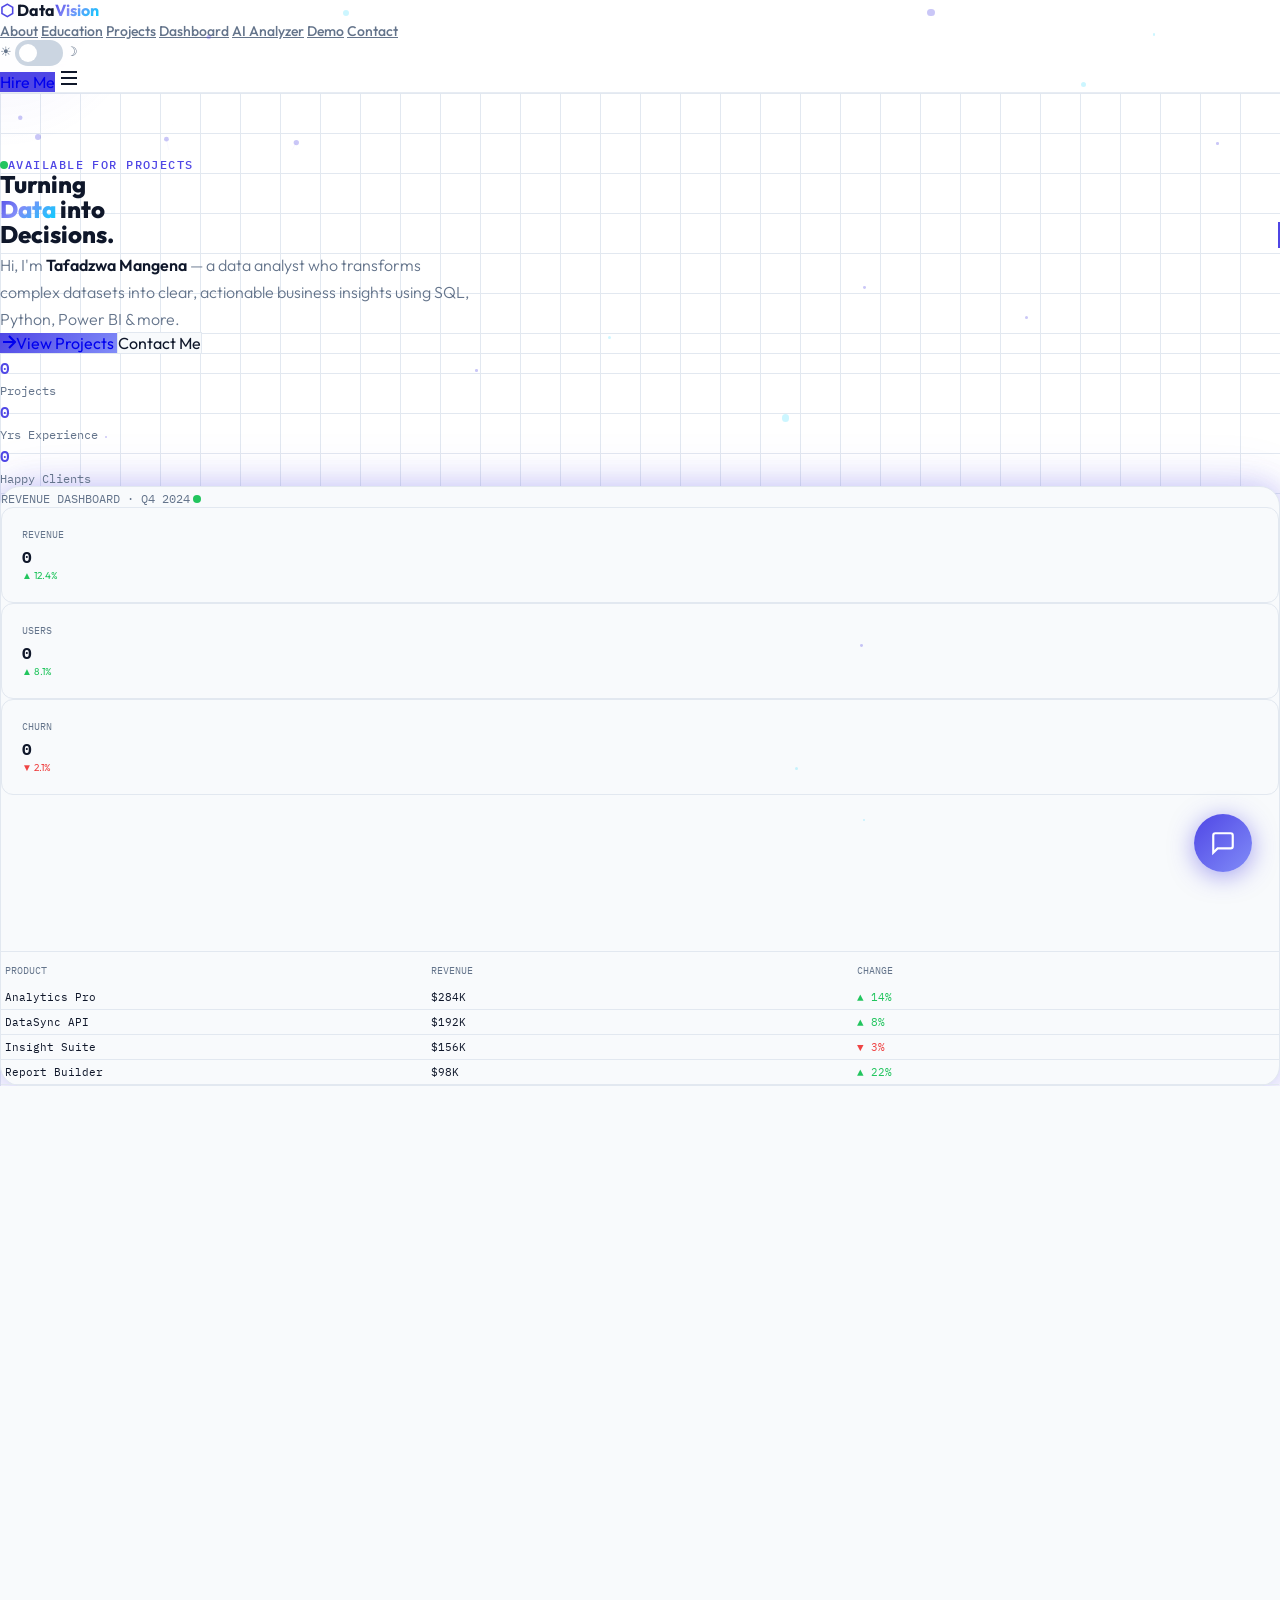
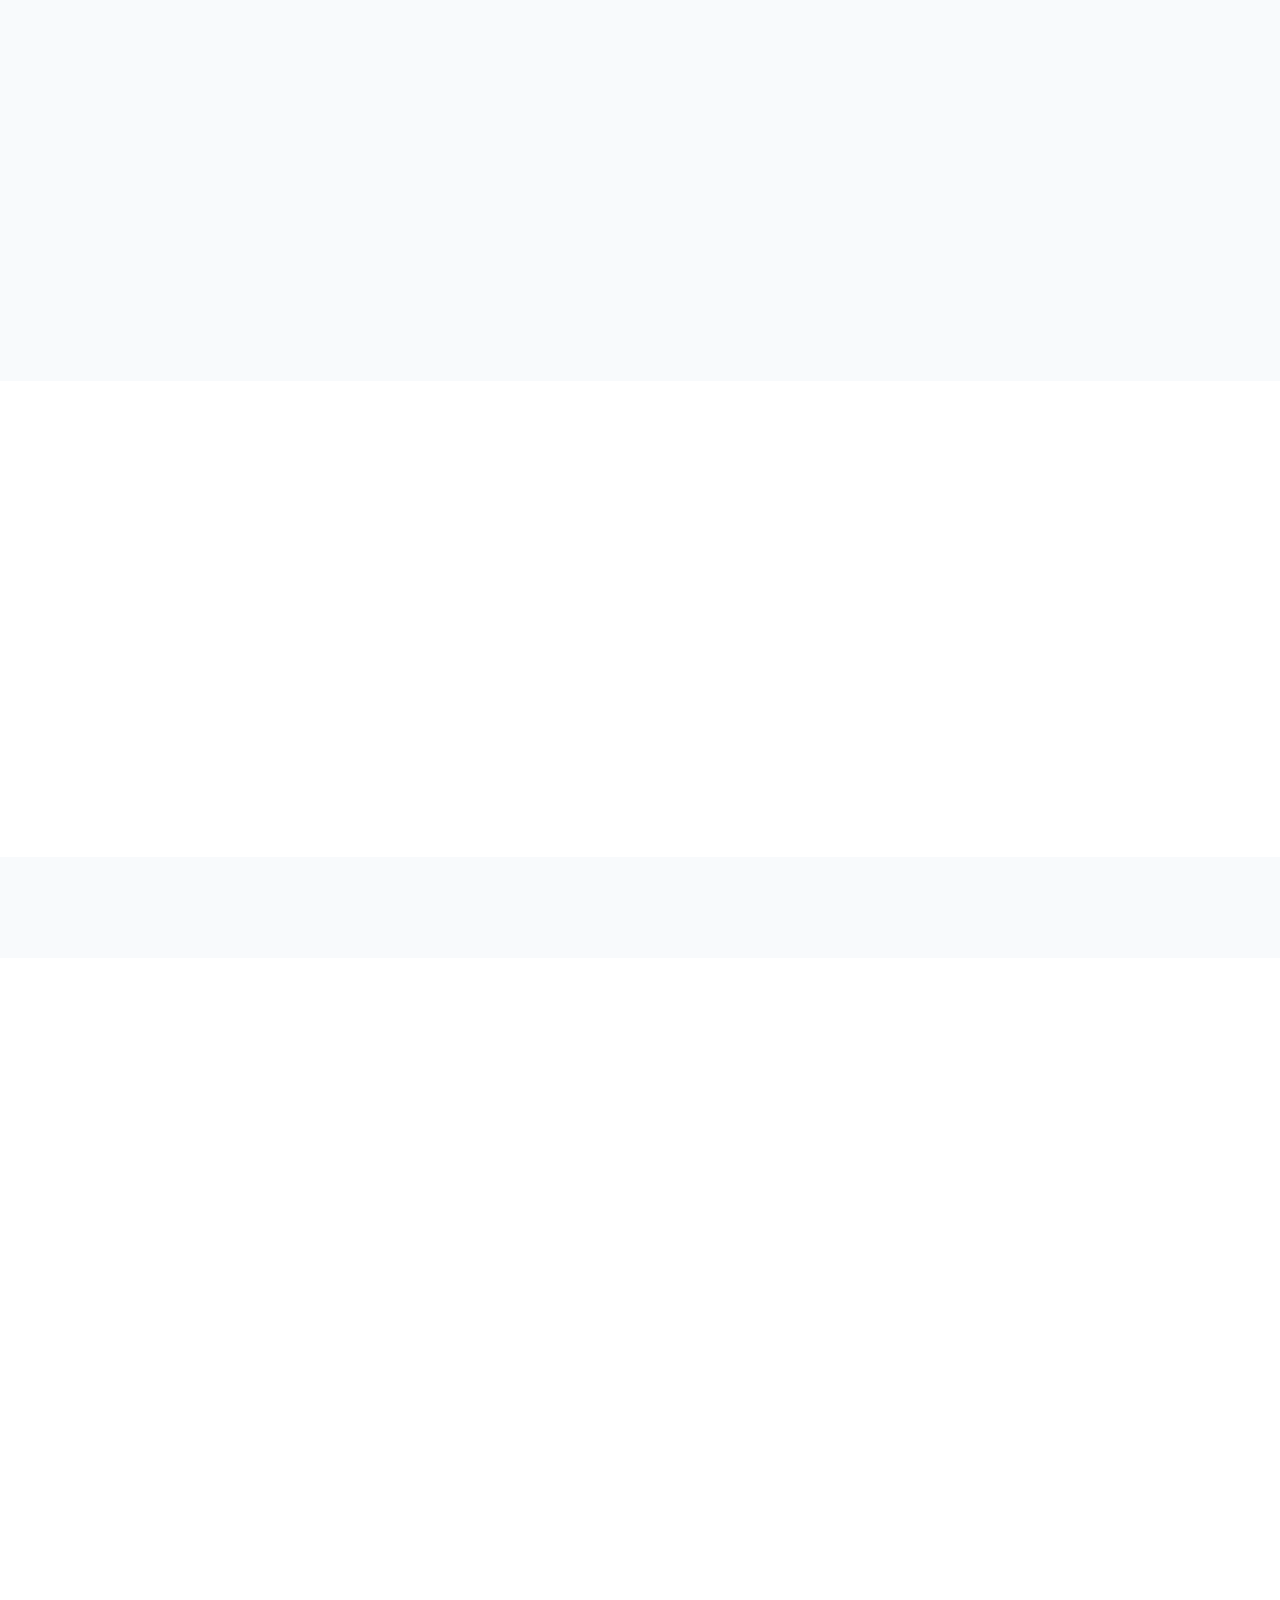
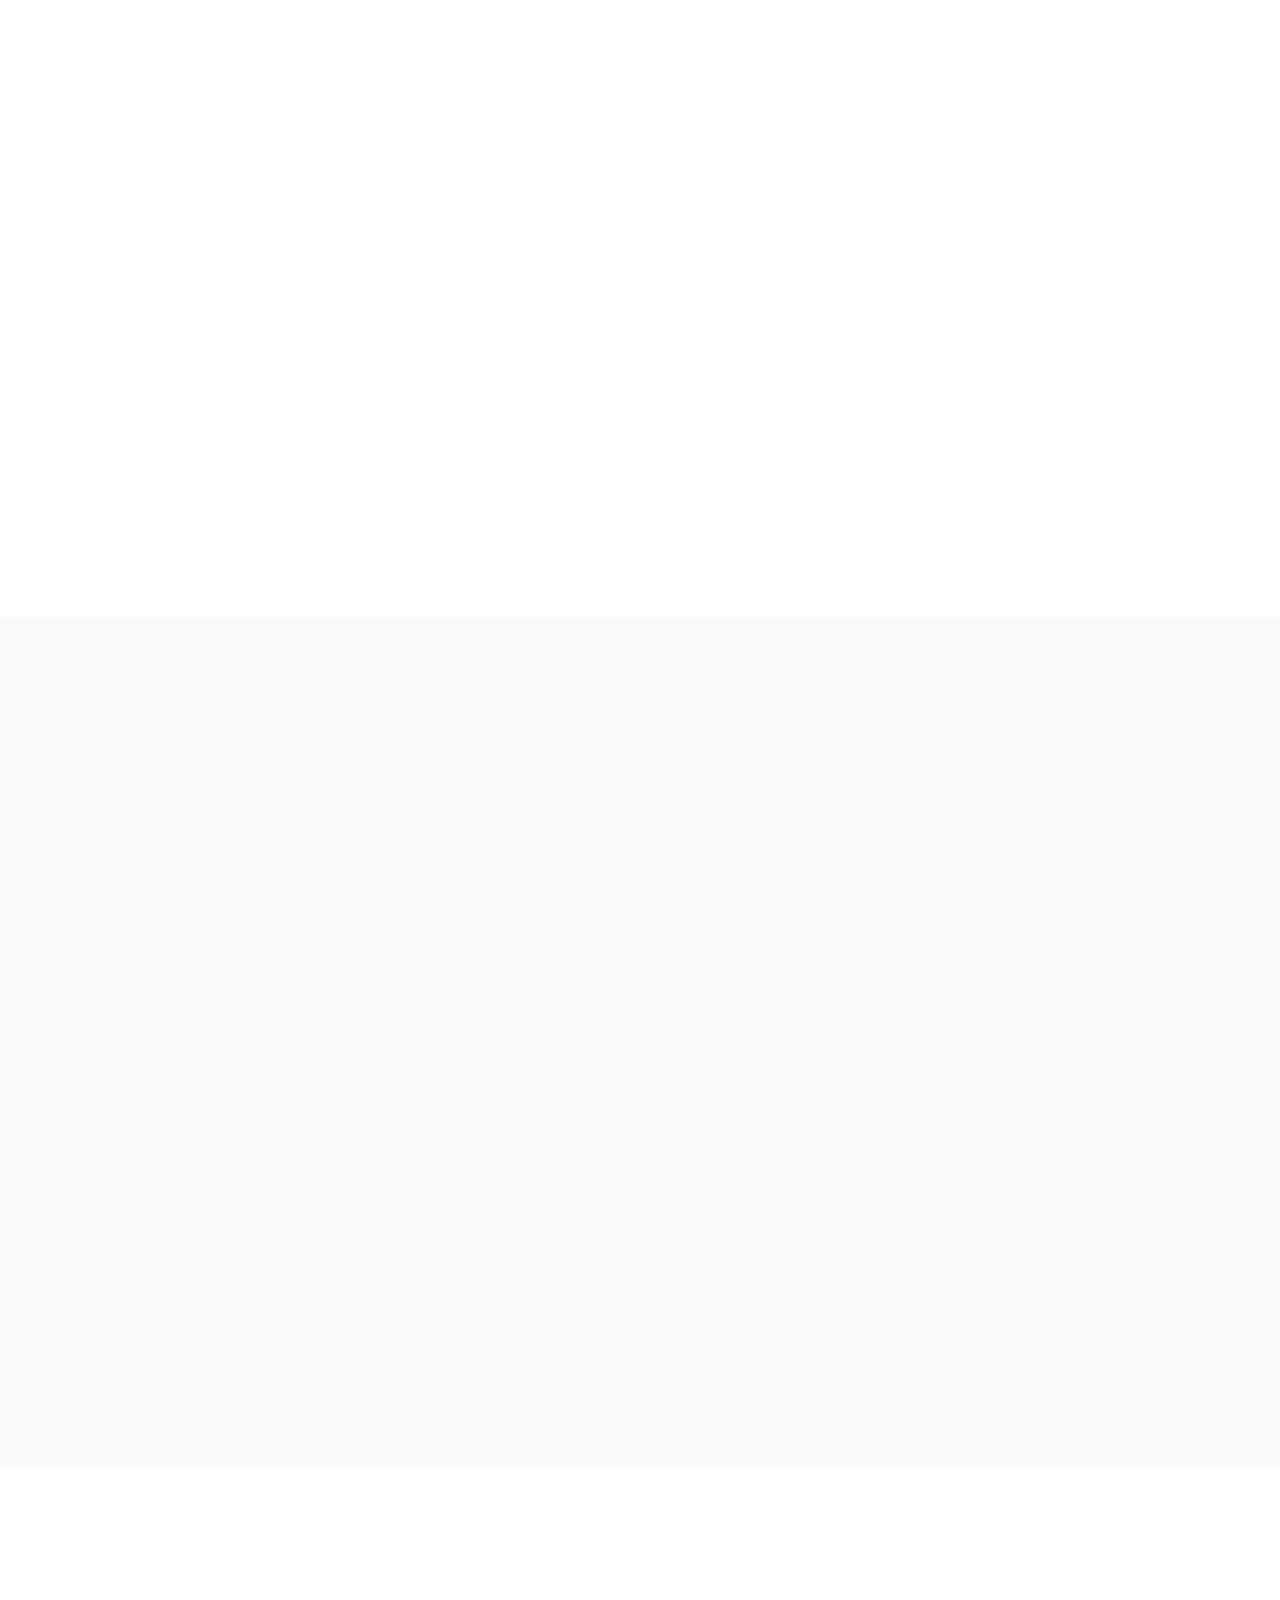
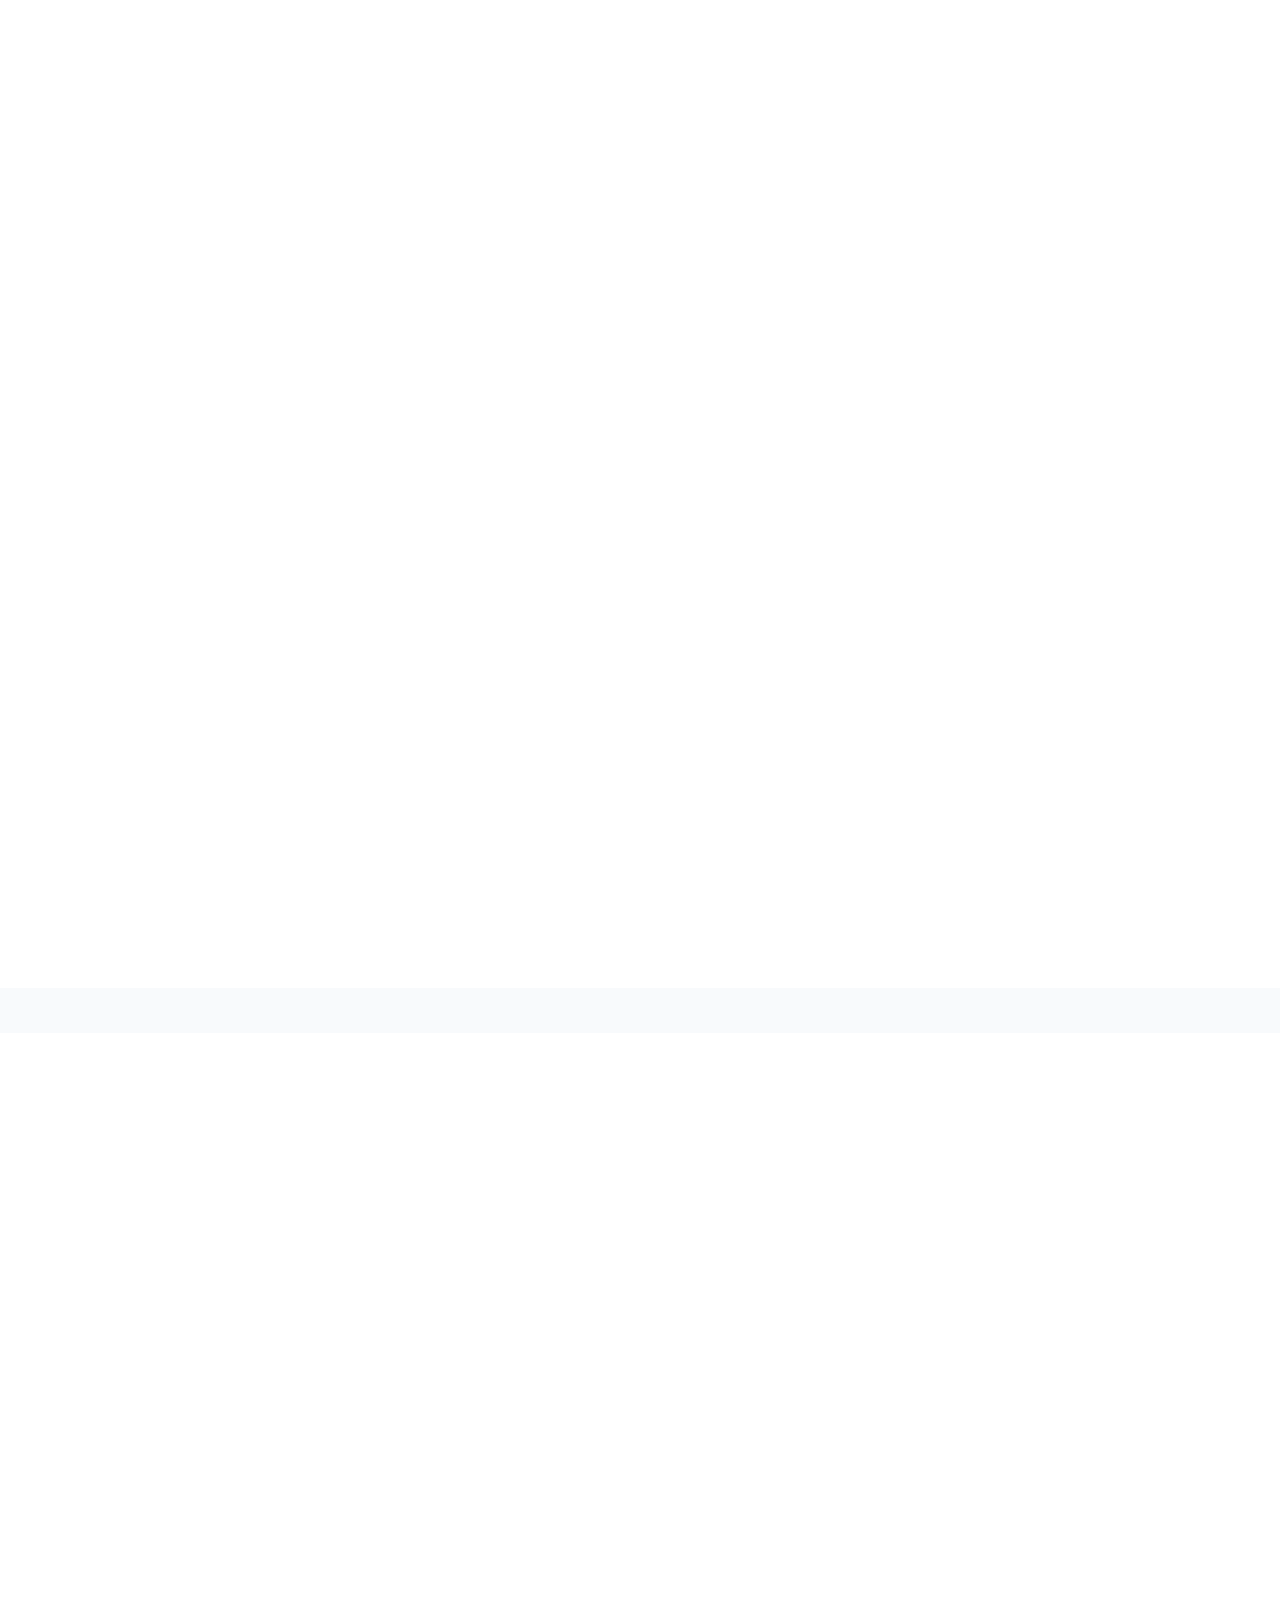
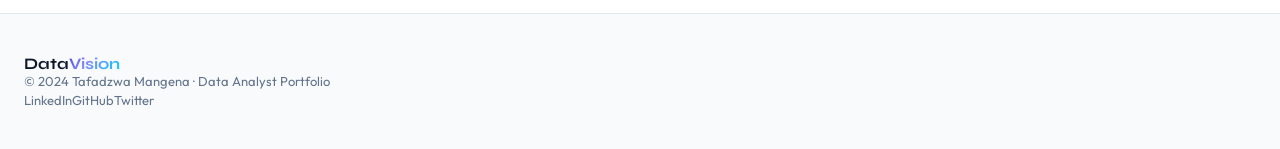
==== commit ba315406: "style.cc and js file" ====
--- a/index.html
+++ b/index.html
@@ -1,978 +1,823 @@
 <!DOCTYPE html>
 <html lang="en" class="scroll-smooth">
+
 <head>
-<meta charset="UTF-8"/>
-<meta name="viewport" content="width=device-width,initial-scale=1.0"/>
-<title>DataVision | Tafadzwa Mangena — Data Analyst</title>
-<script src="https://cdn.tailwindcss.com"></script>
-<script src="https://cdn.jsdelivr.net/npm/chart.js"></script>
-<link rel="preconnect" href="https://fonts.googleapis.com"/>
-<link href="https://fonts.googleapis.com/css2?family=Syne:wght@400;600;700;800&family=IBM+Plex+Mono:wght@300;400;500;600&family=Outfit:wght@300;400;500;600&display=swap" rel="stylesheet"/>
-<script>
-tailwind.config={darkMode:'class',theme:{extend:{fontFamily:{display:['Syne','sans-serif'],mono:['IBM Plex Mono','monospace'],body:['Outfit','sans-serif']}}}}
-</script>
-<style>
-:root{--accent:#4F46E5;--accent2:#00D4FF;--bg:#ffffff;--surface:#F8FAFC;--border:#E2E8F0;--text:#0F172A;--muted:#64748B;}
-.dark{--accent:#818CF8;--accent2:#00D4FF;--bg:#050A14;--surface:#0A1628;--border:#1E3A5F;--text:#E2E8F0;--muted:#94A3B8;}
-*{box-sizing:border-box;margin:0;padding:0;}
-body{font-family:'Outfit',sans-serif;background:var(--bg);color:var(--text);transition:background .4s,color .4s;overflow-x:hidden;}
-::-webkit-scrollbar{width:5px;}::-webkit-scrollbar-track{background:var(--bg);}::-webkit-scrollbar-thumb{background:var(--accent);border-radius:4px;}
-#loader{position:fixed;inset:0;z-index:9999;background:#050A14;display:flex;align-items:center;justify-content:center;flex-direction:column;gap:20px;}
-#loader .bar-wrap{display:flex;gap:6px;}
-#loader .bar{width:4px;height:40px;background:#4F46E5;border-radius:4px;animation:barPulse 1.2s ease-in-out infinite;}
-#loader .bar:nth-child(2){animation-delay:.15s;background:#818CF8;}
-#loader .bar:nth-child(3){animation-delay:.3s;background:#00D4FF;}
-#loader .bar:nth-child(4){animation-delay:.45s;background:#4F46E5;}
-#loader .bar:nth-child(5){animation-delay:.6s;background:#818CF8;}
-@keyframes barPulse{0%,100%{transform:scaleY(0.4);opacity:.6}50%{transform:scaleY(1);opacity:1}}
-#hero-canvas{position:absolute;inset:0;pointer-events:none;}
-.grid-bg{background-image:linear-gradient(var(--border) 1px,transparent 1px),linear-gradient(90deg,var(--border) 1px,transparent 1px);background-size:40px 40px;}
-.glow{box-shadow:0 0 30px rgba(79,70,229,.3),0 0 60px rgba(79,70,229,.1);}
-.dark .glow{box-shadow:0 0 30px rgba(0,212,255,.25),0 0 60px rgba(0,212,255,.1);}
-.card{background:var(--surface);border:1px solid var(--border);border-radius:16px;transition:transform .3s,box-shadow .3s,border-color .3s;}
-.card:hover{transform:translateY(-4px);border-color:var(--accent);}
-.dark .card:hover{box-shadow:0 0 20px rgba(0,212,255,.15);}
-.kpi-card{background:var(--surface);border:1px solid var(--border);border-radius:12px;padding:20px;transition:all .3s;}
-.kpi-card:hover{border-color:var(--accent);transform:translateY(-2px);}
-nav{backdrop-filter:blur(20px);-webkit-backdrop-filter:blur(20px);}
-.light nav{background:rgba(255,255,255,.85);border-bottom:1px solid rgba(226,232,240,.8);}
-.dark nav{background:rgba(5,10,20,.85);border-bottom:1px solid rgba(30,58,95,.6);}
-.nav-link{position:relative;font-family:'Outfit',sans-serif;font-weight:500;font-size:14px;color:var(--muted);transition:color .3s;}
-.nav-link::after{content:'';position:absolute;bottom:-4px;left:0;width:0;height:2px;background:var(--accent);transition:width .3s;border-radius:2px;}
-.nav-link:hover,.nav-link.active{color:var(--text);}
-.nav-link:hover::after,.nav-link.active::after{width:100%;}
-.fade-up{opacity:0;transform:translateY(30px);transition:opacity .7s ease,transform .7s ease;}
-.fade-up.visible{opacity:1;transform:translateY(0);}
-.fade-up-d1{transition-delay:.1s;}.fade-up-d2{transition-delay:.2s;}.fade-up-d3{transition-delay:.3s;}.fade-up-d4{transition-delay:.4s;}
-@keyframes typing{from{width:0}to{width:100%}}
-@keyframes blink{50%{border-color:transparent}}
-.progress-bar{height:6px;background:var(--border);border-radius:99px;overflow:hidden;}
-.progress-fill{height:100%;border-radius:99px;background:linear-gradient(90deg,#4F46E5,#00D4FF);width:0;transition:width 1.2s cubic-bezier(.4,0,.2,1);}
-.table-row{opacity:0;transform:translateX(-10px);transition:opacity .3s,transform .3s;}
-.table-row.loaded{opacity:1;transform:translateX(0);}
-#chatbot-btn{position:fixed;bottom:28px;right:28px;z-index:1000;width:58px;height:58px;background:linear-gradient(135deg,#4F46E5,#818CF8);border-radius:50%;display:flex;align-items:center;justify-content:center;cursor:pointer;box-shadow:0 4px 24px rgba(79,70,229,.5);animation:chatPulse 2s ease-in-out infinite;}
-@keyframes chatPulse{0%,100%{box-shadow:0 4px 24px rgba(79,70,229,.5),0 0 0 0 rgba(79,70,229,.4)}50%{box-shadow:0 4px 24px rgba(79,70,229,.5),0 0 0 12px rgba(79,70,229,0)}}
-.dark #chatbot-btn{background:linear-gradient(135deg,#00B8D9,#4F46E5);animation:chatPulseDark 2s ease-in-out infinite;}
-@keyframes chatPulseDark{0%,100%{box-shadow:0 4px 24px rgba(0,212,255,.4),0 0 0 0 rgba(0,212,255,.3)}50%{box-shadow:0 4px 24px rgba(0,212,255,.4),0 0 0 12px rgba(0,212,255,0)}}
-#chat-window{position:fixed;bottom:100px;right:28px;z-index:999;width:360px;max-height:520px;background:var(--surface);border:1px solid var(--border);border-radius:20px;overflow:hidden;display:none;flex-direction:column;box-shadow:0 20px 60px rgba(0,0,0,.2);}
-.chat-msg-user{background:linear-gradient(135deg,#4F46E5,#818CF8);color:white;border-radius:12px 12px 2px 12px;padding:10px 14px;max-width:80%;align-self:flex-end;font-size:13px;}
-.chat-msg-bot{background:var(--border);color:var(--text);border-radius:12px 12px 12px 2px;padding:10px 14px;max-width:85%;align-self:flex-start;font-size:13px;}
-.toggle{position:relative;display:inline-block;width:48px;height:26px;}
-.toggle input{opacity:0;width:0;height:0;}
-.slider{position:absolute;cursor:pointer;inset:0;background:#CBD5E1;border-radius:26px;transition:.3s;}
-.slider::before{content:'';position:absolute;height:18px;width:18px;left:4px;bottom:4px;background:white;border-radius:50%;transition:.3s;}
-input:checked+.slider{background:linear-gradient(135deg,#4F46E5,#818CF8);}
-input:checked+.slider::before{transform:translateX(22px);}
-.faq-answer{max-height:0;overflow:hidden;transition:max-height .4s ease,padding .3s;}
-.faq-item.open .faq-answer{max-height:200px;}
-.faq-icon{transition:transform .3s;}
-.faq-item.open .faq-icon{transform:rotate(45deg);}
-.demo-glow{box-shadow:0 0 0 1px rgba(79,70,229,.3),0 0 40px rgba(79,70,229,.2),0 0 80px rgba(79,70,229,.1);}
-.dark .demo-glow{box-shadow:0 0 0 1px rgba(0,212,255,.3),0 0 40px rgba(0,212,255,.2),0 0 80px rgba(0,212,255,.1);}
-.play-btn{width:72px;height:72px;background:rgba(255,255,255,.2);border:2px solid rgba(255,255,255,.6);border-radius:50%;display:flex;align-items:center;justify-content:center;cursor:pointer;backdrop-filter:blur(10px);transition:all .3s;animation:playPulse 2s ease-in-out infinite;}
-.play-btn:hover{background:rgba(255,255,255,.35);transform:scale(1.1);}
-@keyframes playPulse{0%,100%{box-shadow:0 0 0 0 rgba(255,255,255,.3)}50%{box-shadow:0 0 0 20px rgba(255,255,255,0)}}
-.upload-zone{border:2px dashed var(--border);border-radius:16px;transition:all .3s;cursor:pointer;}
-.upload-zone:hover,.upload-zone.dragover{border-color:var(--accent);background:rgba(79,70,229,.05);}
-.grad-text{background:linear-gradient(135deg,#4F46E5 0%,#818CF8 40%,#00D4FF 100%);-webkit-background-clip:text;-webkit-text-fill-color:transparent;background-clip:text;}
-.dark .grad-text{background:linear-gradient(135deg,#818CF8 0%,#00D4FF 60%,#818CF8 100%);-webkit-background-clip:text;background-clip:text;}
-.counter{font-family:'IBM Plex Mono',monospace;font-weight:600;}
-.tag{font-size:11px;font-family:'IBM Plex Mono',monospace;font-weight:500;padding:3px 10px;border-radius:99px;border:1px solid var(--border);color:var(--muted);background:var(--surface);}
-.section-label{font-family:'IBM Plex Mono',monospace;font-size:12px;font-weight:500;letter-spacing:.12em;text-transform:uppercase;color:var(--accent);}
-.dot-blink{display:inline-block;width:8px;height:8px;border-radius:50%;background:#22c55e;animation:dotBlink 1.5s ease-in-out infinite;}
-@keyframes dotBlink{0%,100%{opacity:1;transform:scale(1)}50%{opacity:.4;transform:scale(.7)}}
-.particle{position:absolute;border-radius:50%;pointer-events:none;animation:floatUp linear infinite;}
-@keyframes floatUp{0%{transform:translateY(0) rotate(0deg);opacity:.7}100%{transform:translateY(-100vh) rotate(360deg);opacity:0}}
-.skill-row{display:flex;align-items:center;gap:12px;margin-bottom:16px;}
-#mobile-menu{display:none;}
-#mobile-menu.open{display:block;}
-.chart-container{position:relative;}
-#cursor-glow{position:fixed;width:300px;height:300px;border-radius:50%;background:radial-gradient(circle,rgba(79,70,229,.08) 0%,transparent 70%);pointer-events:none;z-index:0;transform:translate(-50%,-50%);transition:left .1s,top .1s;}
-.dark #cursor-glow{background:radial-gradient(circle,rgba(0,212,255,.08) 0%,transparent 70%);}
-/* Profile photo */
-.profile-photo-wrap{position:relative;display:inline-flex;flex-direction:column;align-items:center;}
-.profile-ring{position:absolute;inset:-6px;border-radius:50%;background:conic-gradient(from 0deg,#4F46E5,#818CF8,#00D4FF,#4F46E5);animation:spinRing 6s linear infinite;z-index:0;}
-@keyframes spinRing{to{transform:rotate(360deg)}}
-.profile-photo{position:relative;z-index:1;width:180px;height:180px;border-radius:50%;object-fit:cover;border:4px solid var(--bg);box-shadow:0 8px 40px rgba(79,70,229,.25),0 2px 8px rgba(0,0,0,.1);transition:transform .4s cubic-bezier(.34,1.56,.64,1),box-shadow .4s;display:block;}
-.profile-photo:hover{transform:scale(1.06);box-shadow:0 0 0 4px rgba(79,70,229,.2),0 16px 50px rgba(79,70,229,.3);}
-.dark .profile-photo:hover{box-shadow:0 0 0 4px rgba(0,212,255,.25),0 16px 50px rgba(0,212,255,.2);}
-.profile-badge{position:absolute;bottom:-14px;left:50%;transform:translateX(-50%);background:var(--surface);border:1px solid var(--border);border-radius:99px;padding:4px 12px;font-size:11px;font-family:'IBM Plex Mono',monospace;font-weight:600;color:#22c55e;display:flex;align-items:center;gap:5px;white-space:nowrap;box-shadow:0 4px 12px rgba(0,0,0,.1);z-index:2;}
-.profile-social-btn{width:36px;height:36px;border-radius:50%;background:var(--surface);border:1px solid var(--border);display:flex;align-items:center;justify-content:center;color:var(--muted);transition:all .3s;text-decoration:none;}
-.profile-social-btn:hover{background:var(--accent);color:white;border-color:var(--accent);transform:translateY(-2px);}
-.profile-stat-chip{display:flex;align-items:center;gap:8px;padding:7px 14px;background:var(--surface);border:1px solid var(--border);border-radius:10px;font-size:12px;color:var(--muted);transition:border-color .3s;}
-.profile-stat-chip:hover{border-color:var(--accent);color:var(--text);}
-/* Education */
-.edu-icon{width:44px;height:44px;border-radius:12px;display:flex;align-items:center;justify-content:center;font-size:20px;flex-shrink:0;}
-.edu-badge{font-family:'IBM Plex Mono',monospace;font-size:10px;font-weight:600;padding:2px 8px;border-radius:99px;background:rgba(79,70,229,.12);color:var(--accent);border:1px solid rgba(79,70,229,.25);}
-.cert-card{display:flex;align-items:center;gap:14px;padding:14px 16px;background:var(--surface);border:1px solid var(--border);border-radius:14px;transition:all .3s;}
-.cert-card:hover{border-color:var(--accent);transform:translateX(4px);}
-.dark .cert-card:hover{box-shadow:0 0 16px rgba(0,212,255,.1);}
-.cert-icon-wrap{width:42px;height:42px;border-radius:10px;display:flex;align-items:center;justify-content:center;font-size:20px;flex-shrink:0;}
-.cert-year{margin-left:auto;font-size:10px;font-family:'IBM Plex Mono',monospace;color:var(--muted);flex-shrink:0;}
-/* Carousel */
-.carousel-viewport{overflow:hidden;width:100%;position:relative;-webkit-mask-image:linear-gradient(90deg,transparent 0%,black 5%,black 95%,transparent 100%);mask-image:linear-gradient(90deg,transparent 0%,black 5%,black 95%,transparent 100%);}
-.carousel-track{display:flex;gap:20px;width:max-content;will-change:transform;}
-.carousel-track.track-ltr{animation:scrollLTR 40s linear infinite;}
-.carousel-track.track-rtl{animation:scrollRTL 32s linear infinite;}
-.carousel-viewport:hover .carousel-track{animation-play-state:paused;}
-@keyframes scrollLTR{0%{transform:translateX(0)}100%{transform:translateX(-50%)}}
-@keyframes scrollRTL{0%{transform:translateX(-50%)}100%{transform:translateX(0)}}
-.cert-slide{width:240px;flex-shrink:0;border-radius:16px;overflow:hidden;position:relative;background:var(--surface);border:1px solid var(--border);box-shadow:0 4px 20px rgba(0,0,0,.07);transition:transform .35s cubic-bezier(.34,1.56,.64,1),box-shadow .35s;cursor:pointer;}
-.cert-slide:hover{transform:scale(1.04) translateY(-4px);box-shadow:0 12px 40px rgba(79,70,229,.22);border-color:var(--accent);z-index:2;}
-.dark .cert-slide:hover{box-shadow:0 12px 40px rgba(0,212,255,.18);}
-.cert-slide-inner{width:100%;height:148px;display:flex;flex-direction:column;align-items:center;justify-content:center;padding:16px;position:relative;}
-.cert-slide-overlay{position:absolute;inset:0;background:linear-gradient(180deg,transparent 30%,rgba(0,0,0,.65) 100%);opacity:0;transition:opacity .3s;display:flex;align-items:flex-end;padding:12px;}
-.cert-slide:hover .cert-slide-overlay{opacity:1;}
-.cert-slide-label{font-family:'Syne',sans-serif;font-weight:700;font-size:11px;color:white;text-align:center;}
-.cert-slide-footer{padding:9px 14px;border-top:1px solid var(--border);}
-.cert-slide-footer-title{font-family:'Syne',sans-serif;font-weight:700;font-size:12px;color:var(--text);white-space:nowrap;overflow:hidden;text-overflow:ellipsis;}
-.cert-slide-footer-sub{font-size:9px;font-family:'IBM Plex Mono',monospace;color:var(--muted);margin-top:2px;}
-.verified-chip{position:absolute;top:8px;right:8px;background:rgba(34,197,94,.15);border:1px solid rgba(34,197,94,.35);color:#22c55e;font-size:9px;font-family:'IBM Plex Mono',monospace;font-weight:600;padding:2px 7px;border-radius:99px;}
-@media(max-width:768px){
-  #chat-window{width:calc(100vw - 40px);right:20px;}
-}
-</style>
+
+    <meta charset="UTF-8" />
+    <meta name="viewport" content="width=device-width,initial-scale=1.0" />
+
+    <title>DataVision | Tafadzwa Mangena — Data Analyst</title>
+
+
+    <script src="https://cdn.tailwindcss.com"></script>
+    <script src="https://cdn.jsdelivr.net/npm/chart.js"></script>
+    <script>
+        tailwind.config = {
+            darkMode: 'class',
+            theme: {
+                extend: {
+                    fontFamily: {
+                        display: ['Syne', 'sans-serif'],
+                        mono: ['IBM Plex Mono', 'monospace'],
+                        body: ['Outfit', 'sans-serif']
+                    }
+                }
+            }
+        }
+    </script>
+
+    <link rel="preconnect" href="https://fonts.googleapis.com" />
+    <link
+        href="https://fonts.googleapis.com/css2?family=Syne:wght@400;600;700;800&family=IBM+Plex+Mono:wght@300;400;500;600&family=Outfit:wght@300;400;500;600&display=swap"
+        rel="stylesheet" />
+    <link rel="stylesheet" href="styles.css">
+
 </head>
+
 <body class="light" id="body">
-<div id="cursor-glow"></div>
-<div id="loader">
-  <div class="bar-wrap"><div class="bar"></div><div class="bar"></div><div class="bar"></div><div class="bar"></div><div class="bar"></div></div>
-  <p style="color:#94A3B8;font-family:'IBM Plex Mono',monospace;font-size:13px;letter-spacing:.1em;">INITIALIZING DATA ENVIRONMENT...</p>
-</div>
-<!-- NAVBAR -->
-<nav class="fixed top-0 left-0 right-0 z-50">
-  <div class="max-w-7xl mx-auto px-6 h-16 flex items-center justify-between">
-    <a href="#" class="font-display text-lg flex items-center gap-2" style="font-weight:700;text-decoration:none;">
-      <span style="color:var(--accent)">⬡</span>
-      <span style="color:var(--text)">Data<span class="grad-text">Vision</span></span>
-    </a>
-    <div class="hidden md:flex items-center gap-7">
-      <a href="#about" class="nav-link">About</a>
-      <a href="#education" class="nav-link">Education</a>
-      <a href="#projects" class="nav-link">Projects</a>
-      <a href="#dashboard" class="nav-link">Dashboard</a>
-      <a href="#ai-analyzer" class="nav-link">AI Analyzer</a>
-      <a href="#demo" class="nav-link">Demo</a>
-      <a href="#contact" class="nav-link">Contact</a>
+
+    <div id="cursor-glow"></div>
+
+    <!-- page loader -->
+    <div id="loader">
+        <div class="bar-wrap">
+            <div class="bar"></div>
+            <div class="bar"></div>
+            <div class="bar"></div>
+            <div class="bar"></div>
+            <div class="bar"></div>
+        </div>
+        <p style="color:#94A3B8;font-family:'IBM Plex Mono',monospace;font-size:13px;letter-spacing:.1em;">INITIALIZING
+            DATA ENVIRONMENT...</p>
     </div>
-    <div class="flex items-center gap-4">
-      <div class="flex items-center gap-2">
-        <span style="font-size:13px;color:var(--muted);">☀</span>
-        <label class="toggle"><input type="checkbox" id="darkToggle"/><span class="slider"></span></label>
-        <span style="font-size:13px;color:var(--muted);">☽</span>
-      </div>
-      <a href="#contact" class="hidden md:flex items-center gap-2 px-4 py-2 rounded-lg text-sm font-medium text-white" style="background:var(--accent);font-family:'Outfit',sans-serif;text-decoration:none;">Hire Me</a>
-      <button id="hamburger" class="md:hidden p-2" style="color:var(--text);background:none;border:none;cursor:pointer;">
-        <svg width="22" height="22" fill="none" stroke="currentColor" stroke-width="2"><path d="M3 6h16M3 12h16M3 18h16"/></svg>
-      </button>
+
+    <!-- navigation bar -->
+    <nav class="fixed top-0 left-0 right-0 z-50">
+        <div class="max-w-7xl mx-auto px-6 h-16 flex items-center justify-between">
+            <a href="#" class="font-display text-lg flex items-center gap-2"
+                style="font-weight:700;text-decoration:none;">
+                <span style="color:var(--accent)">⬡</span>
+                <span style="color:var(--text)">Data<span class="grad-text">Vision</span></span>
+            </a>
+            <div class="hidden md:flex items-center gap-7">
+                <a href="#about" class="nav-link">About</a>
+                <a href="#education" class="nav-link">Education</a>
+                <a href="#projects" class="nav-link">Projects</a>
+                <a href="#dashboard" class="nav-link">Dashboard</a>
+                <a href="#ai-analyzer" class="nav-link">AI Analyzer</a>
+                <a href="#demo" class="nav-link">Demo</a>
+                <a href="#contact" class="nav-link">Contact</a>
+            </div>
+            <div class="flex items-center gap-4">
+                <div class="flex items-center gap-2">
+                    <span style="font-size:13px;color:var(--muted);">☀</span>
+                    <label class="toggle"><input type="checkbox" id="darkToggle" /><span class="slider"></span></label>
+                    <span style="font-size:13px;color:var(--muted);">☽</span>
+                </div>
+                <a href="#contact"
+                    class="hidden md:flex items-center gap-2 px-4 py-2 rounded-lg text-sm font-medium text-white"
+                    style="background:var(--accent);font-family:'Outfit',sans-serif;text-decoration:none;">Hire Me</a>
+                <button id="hamburger" class="md:hidden p-2"
+                    style="color:var(--text);background:none;border:none;cursor:pointer;">
+                    <svg width="22" height="22" fill="none" stroke="currentColor" stroke-width="2">
+                        <path d="M3 6h16M3 12h16M3 18h16" />
+                    </svg>
+                </button>
+            </div>
+        </div>
+        <div id="mobile-menu" style="background:var(--surface);border-top:1px solid var(--border);">
+            <div class="flex flex-col p-4 gap-4">
+                <a href="#about" class="nav-link" onclick="closeMobile()">About</a>
+                <a href="#education" class="nav-link" onclick="closeMobile()">Education</a>
+                <a href="#projects" class="nav-link" onclick="closeMobile()">Projects</a>
+                <a href="#dashboard" class="nav-link" onclick="closeMobile()">Dashboard</a>
+                <a href="#ai-analyzer" class="nav-link" onclick="closeMobile()">AI Analyzer</a>
+                <a href="#demo" class="nav-link" onclick="closeMobile()">Demo</a>
+                <a href="#contact" class="nav-link" onclick="closeMobile()">Contact</a>
+            </div>
+        </div>
+    </nav>
+
+    <!-- hero section -->
+    <section id="hero" class="relative min-h-screen flex items-center overflow-hidden grid-bg"
+        style="padding-top:64px;">
+        <canvas id="hero-canvas"></canvas>
+        <div id="particles-container" class="absolute inset-0 pointer-events-none overflow-hidden"></div>
+        <div class="max-w-7xl mx-auto px-6 w-full z-10 py-20">
+            <div class="grid grid-cols-1 lg:grid-cols-2 gap-16 items-center">
+                <div>
+                    <div class="section-label mb-6 flex items-center gap-2"><span
+                            class="dot-blink"></span><span>Available for projects</span></div>
+                    <h1 class="font-display text-5xl md:text-6xl xl:text-7xl leading-tight mb-6"
+                        style="font-weight:800;line-height:1.05;">
+                        Turning<br /><span class="grad-text">Data</span> into<br />
+                        <span id="hero-typer"
+                            style="display:inline-block;border-right:2px solid var(--accent);white-space:nowrap;overflow:hidden;animation:typing 3.5s steps(40,end) forwards,blink .75s step-end infinite;">Decisions.</span>
+                    </h1>
+                    <p class="text-lg mb-8"
+                        style="color:var(--muted);max-width:480px;line-height:1.7;font-weight:300;">
+                        Hi, I'm <strong style="color:var(--text);font-weight:600;">Tafadzwa Mangena</strong> — a data
+                        analyst who transforms complex datasets into clear, actionable business insights using SQL,
+                        Python, Power BI &amp; more.
+                    </p>
+                    <div class="flex flex-wrap gap-4">
+                        <a href="#projects"
+                            class="px-6 py-3 rounded-xl text-white font-medium text-sm flex items-center gap-2"
+                            style="background:linear-gradient(135deg,#4F46E5,#818CF8);font-family:'Outfit',sans-serif;text-decoration:none;">
+                            <svg width="16" height="16" fill="none" stroke="currentColor"
+                                stroke-width="2">
+                                <path d="M9 3l6 6-6 6M3 9h12" />
+                            </svg>View Projects
+                        </a>
+                        <a href="#contact" class="px-6 py-3 rounded-xl font-medium text-sm flex items-center gap-2"
+                            style="border:1px solid var(--border);color:var(--text);font-family:'Outfit',sans-serif;background:var(--surface);text-decoration:none;">Contact
+                            Me</a>
+                    </div>
+                    <div class="flex gap-8 mt-12 pt-8" style="border-top:1px solid var(--border);">
+                        <div>
+                            <div class="counter text-3xl font-bold grad-text" data-target="50">0</div>
+                            <div
+                                style="font-size:12px;color:var(--muted);font-family:'IBM Plex Mono',monospace;margin-top:2px;">
+                                Projects</div>
+                        </div>
+                        <div>
+                            <div class="counter text-3xl font-bold grad-text" data-target="5">0</div>
+                            <div
+                                style="font-size:12px;color:var(--muted);font-family:'IBM Plex Mono',monospace;margin-top:2px;">
+                                Yrs Experience</div>
+                        </div>
+                        <div>
+                            <div class="counter text-3xl font-bold grad-text" data-target="30">0</div>
+                            <div
+                                style="font-size:12px;color:var(--muted);font-family:'IBM Plex Mono',monospace;margin-top:2px;">
+                                Happy Clients</div>
+                        </div>
+                    </div>
+                </div>
+                <div class="hidden lg:block relative">
+                    <div class="card p-5 glow" style="border-radius:20px;">
+                        <div class="flex items-center justify-between mb-4">
+                            <span
+                                style="font-family:'IBM Plex Mono',monospace;font-size:12px;color:var(--muted);">REVENUE
+                                DASHBOARD · Q4 2024</span>
+                            <span class="dot-blink"></span>
+                        </div>
+                        <div class="grid grid-cols-3 gap-3 mb-4">
+                            <div class="kpi-card">
+                                <div
+                                    style="font-size:10px;font-family:'IBM Plex Mono',monospace;color:var(--muted);margin-bottom:6px;">
+                                    REVENUE</div>
+                                <div class="counter text-xl"
+                                    style="font-family:'IBM Plex Mono',monospace;font-weight:700;" data-target="842">0
+                                </div>
+                                <div style="font-size:10px;color:#22c55e;margin-top:2px;">▲ 12.4%</div>
+                            </div>
+                            <div class="kpi-card">
+                                <div
+                                    style="font-size:10px;font-family:'IBM Plex Mono',monospace;color:var(--muted);margin-bottom:6px;">
+                                    USERS</div>
+                                <div class="counter text-xl"
+                                    style="font-family:'IBM Plex Mono',monospace;font-weight:700;" data-target="24">0
+                                </div>
+                                <div style="font-size:10px;color:#22c55e;margin-top:2px;">▲ 8.1%</div>
+                            </div>
+                            <div class="kpi-card">
+                                <div
+                                    style="font-size:10px;font-family:'IBM Plex Mono',monospace;color:var(--muted);margin-bottom:6px;">
+                                    CHURN</div>
+                                <div class="counter text-xl"
+                                    style="font-family:'IBM Plex Mono',monospace;font-weight:700;" data-target="3">0
+                                </div>
+                                <div style="font-size:10px;color:#ef4444;margin-top:2px;">▼ 2.1%</div>
+                            </div>
+                        </div>
+                        <div style="height:140px;"><canvas id="heroChart"></canvas></div>
+                        <div style="margin-top:16px;border-top:1px solid var(--border);padding-top:12px;">
+                            <div
+                                style="display:grid;grid-template-columns:1fr 1fr 1fr;gap:8px;font-size:10px;font-family:'IBM Plex Mono',monospace;color:var(--muted);margin-bottom:8px;padding:0 4px;">
+                                <span>PRODUCT</span><span>REVENUE</span><span>CHANGE</span></div>
+                            <div id="hero-table"></div>
+                        </div>
+                    </div>
+                </div>
+            </div>
+        </div>
+    </section>
+
+    <!-- about section -->
+    <section id="about" class="py-24" style="background:var(--surface);">
+        <div class="max-w-7xl mx-auto px-6">
+            <div class="grid grid-cols-1 lg:grid-cols-12 gap-12 items-center">
+                <!-- Profile photo -->
+                <div class="lg:col-span-3 flex flex-col items-center fade-up" style="padding-top:16px;">
+                    <div class="profile-photo-wrap" style="margin-bottom:30px;">
+                        <div class="profile-ring"></div>
+                        <img src="https://ui-avatars.com/api/?name=Tafadzwa+Mangena&background=4F46E5&color=fff&size=320&bold=true&font-size=0.32&rounded=true"
+                            alt="Tafadzwa Mangena" class="profile-photo" />
+                        <div class="profile-badge"><span class="dot-blink"
+                                style="width:6px;height:6px;flex-shrink:0;"></span><span>Available</span></div>
+                    </div>
+                    <div class="flex gap-3 mb-5 mt-1">
+                        <a href="#" class="profile-social-btn" title="LinkedIn"><svg width="15"
+                                height="15" fill="currentColor" viewBox="0 0 24 24">
+                                <path
+                                    d="M16 8a6 6 0 016 6v7h-4v-7a2 2 0 00-2-2 2 2 0 00-2 2v7h-4v-7a6 6 0 016-6zM2 9h4v12H2z" />
+                                <circle cx="4" cy="4" r="2" />
+                            </svg></a>
+                        <a href="#" class="profile-social-btn" title="GitHub"><svg width="15"
+                                height="15" fill="currentColor" viewBox="0 0 24 24">
+                                <path
+                                    d="M9 19c-5 1.5-5-2.5-7-3m14 6v-3.87a3.37 3.37 0 00-.94-2.61c3.14-.35 6.44-1.54 6.44-7A5.44 5.44 0 0020 4.77 5.07 5.07 0 0019.91 1S18.73.65 16 2.48a13.38 13.38 0 00-7 0C6.27.65 5.09 1 5.09 1A5.07 5.07 0 005 4.77a5.44 5.44 0 00-1.5 3.78c0 5.42 3.3 6.61 6.44 7A3.37 3.37 0 009 18.13V22" />
+                            </svg></a>
+                        <a href="#" class="profile-social-btn" title="Twitter"><svg width="15"
+                                height="15" fill="currentColor" viewBox="0 0 24 24">
+                                <path
+                                    d="M23 3a10.9 10.9 0 01-3.14 1.53 4.48 4.48 0 00-7.86 3v1A10.66 10.66 0 013 4s-4 9 5 13a11.64 11.64 0 01-7 2c9 5 20 0 20-11.5a4.5 4.5 0 00-.08-.83A7.72 7.72 0 0023 3z" />
+                            </svg></a>
+                    </div>
+                    <div class="flex flex-col gap-2 w-full">
+                        <div class="profile-stat-chip"><span>🎓</span><span style="font-size:12px;">BBA
+                                Graduate</span></div>
+                        <div class="profile-stat-chip"><span>🌍</span><span style="font-size:12px;">Zimbabwe ·
+                                Remote</span></div>
+                        <div class="profile-stat-chip"><span>💼</span><span style="font-size:12px;">Freelance &amp;
+                                Full-time</span></div>
+                    </div>
+                </div>
+                <!-- Bio + skills -->
+                <div class="lg:col-span-9 grid grid-cols-1 lg:grid-cols-2 gap-10 items-start">
+                    <div class="fade-up fade-up-d1">
+                        <div class="section-label mb-4">About Me</div>
+                        <h2 class="font-display text-4xl md:text-5xl font-bold mb-6"
+                            style="font-weight:700;line-height:1.1;">Analyst. Storyteller.<br /><span
+                                class="grad-text">Problem Solver.</span></h2>
+                        <p style="color:var(--muted);line-height:1.8;margin-bottom:20px;font-weight:300;">With 5+ years
+                            turning raw data into revenue-driving strategies, I specialize in transforming complex
+                            datasets into executive-ready dashboards and reports. I've worked across e-commerce,
+                            finance, and SaaS industries.</p>
+                        <p style="color:var(--muted);line-height:1.8;font-weight:300;">My toolkit spans from SQL
+                            queries to machine learning models, always focused on the "so what?" behind the numbers.
+                            Every chart I build tells a story; every insight I deliver drives a decision.</p>
+                        <div class="flex flex-wrap gap-3 mt-8"><span class="tag">SQL</span><span
+                                class="tag">Python</span><span class="tag">Power BI</span><span
+                                class="tag">Excel/VBA</span><span class="tag">Tableau</span><span
+                                class="tag">R</span><span class="tag">Pandas</span><span class="tag">Google
+                                Analytics</span></div>
+                    </div>
+                    <div class="fade-up fade-up-d2">
+                        <div class="card p-6">
+                            <h3
+                                style="font-family:'Syne',sans-serif;font-weight:700;font-size:16px;color:var(--text);margin-bottom:20px;">
+                                Skill Proficiency</h3>
+                            <div id="skills-bars"></div>
+                            <div style="height:200px;margin-top:24px;"><canvas id="skillsRadar"></canvas></div>
+                        </div>
+                    </div>
+                </div>
+            </div>
+        </div>
+    </section>
+
+    <!-- EDUCATION -->
+    <section id="education" class="py-24" style="background:var(--bg);">
+        <div class="max-w-7xl mx-auto px-6">
+            <div class="text-center mb-16 fade-up">
+                <div class="section-label mb-4">Background</div>
+                <h2 class="font-display text-4xl md:text-5xl font-bold" style="font-weight:700;">Education &amp; <span
+                        class="grad-text">Credentials</span></h2>
+                <p
+                    style="color:var(--muted);margin-top:16px;max-width:520px;margin-left:auto;margin-right:auto;font-weight:300;">
+                    A strong academic foundation combined with industry-recognised certifications across data, business,
+                    and technology.</p>
+            </div>
+            <div class="grid grid-cols-1 lg:grid-cols-2 gap-8 mb-20">
+                <!-- Academic -->
+                <div class="fade-up">
+                    <div
+                        style="font-family:'IBM Plex Mono',monospace;font-size:11px;font-weight:600;letter-spacing:.1em;color:var(--accent);margin-bottom:20px;">
+                        🎓 ACADEMIC</div>
+                    <div class="card p-5 mb-4">
+                        <div style="display:flex;align-items:flex-start;gap:16px;">
+                            <div class="edu-icon" style="background:linear-gradient(135deg,#4F46E5,#818CF8);">🎓</div>
+                            <div style="flex:1;">
+                                <div style="display:flex;align-items:center;gap:8px;flex-wrap:wrap;margin-bottom:4px;">
+                                    <span
+                                        style="font-family:'Syne',sans-serif;font-weight:700;font-size:15px;">Bachelor
+                                        of Business Administration</span>
+                                    <span class="edu-badge">BBA</span>
+                                </div>
+                                <div style="font-size:13px;font-weight:600;color:var(--accent);margin-bottom:5px;">
+                                    Midlands State University · Zimbabwe</div>
+                                <div
+                                    style="font-size:11px;color:var(--muted);font-family:'IBM Plex Mono',monospace;margin-bottom:10px;">
+                                    2017 – 2021 · Information Systems &amp; Business Analytics</div>
+                                <p style="font-size:13px;color:var(--muted);line-height:1.6;font-weight:300;">Graduated
+                                    with distinction. Focused on quantitative methods, management information systems,
+                                    financial modelling, and business strategy. Thesis: predictive analytics for SME
+                                    performance forecasting.</p>
+                                <div style="display:flex;flex-wrap:wrap;gap:6px;margin-top:10px;"><span
+                                        class="tag">Quantitative Methods</span><span class="tag">Information
+                                        Systems</span><span class="tag">Financial Modelling</span><span
+                                        class="tag">Business Strategy</span></div>
+                            </div>
+                        </div>
+                    </div>
+                    <div class="card p-5">
+                        <div style="display:flex;align-items:flex-start;gap:16px;">
+                            <div class="edu-icon" style="background:linear-gradient(135deg,#0ea5e9,#00D4FF);">📚</div>
+                            <div style="flex:1;">
+                                <div
+                                    style="font-family:'Syne',sans-serif;font-weight:700;font-size:15px;margin-bottom:4px;">
+                                    Professional Development</div>
+                                <div style="font-size:13px;font-weight:600;color:var(--accent);margin-bottom:5px;">
+                                    Online &amp; In-person Training</div>
+                                <div
+                                    style="font-size:11px;color:var(--muted);font-family:'IBM Plex Mono',monospace;margin-bottom:10px;">
+                                    2021 – Present · Continuous Learning</div>
+                                <p style="font-size:13px;color:var(--muted);line-height:1.6;font-weight:300;">Dedicated
+                                    to staying at the cutting edge through structured online programmes, workshops, and
+                                    industry certifications in data analytics, visualisation, and cloud platforms.</p>
+                            </div>
+                        </div>
+                    </div>
+                </div>
+                <!-- Certifications -->
+                <div class="fade-up fade-up-d2">
+                    <div
+                        style="font-family:'IBM Plex Mono',monospace;font-size:11px;font-weight:600;letter-spacing:.1em;color:var(--accent);margin-bottom:20px;">
+                        🏅 CERTIFICATIONS</div>
+                    <div style="display:flex;flex-direction:column;gap:12px;" id="cert-cards"></div>
+                </div>
+            </div>
+
+            <!-- CAROUSEL -->
+            <div class="fade-up">
+                <div class="text-center mb-10">
+                    <div class="section-label mb-3">Credentials Gallery</div>
+                    <h3 class="font-display text-2xl md:text-3xl font-bold" style="font-weight:700;">Certificate <span
+                            class="grad-text">Showcase</span></h3>
+                    <p style="color:var(--muted);font-size:13px;margin-top:8px;font-weight:300;">Hover any card to
+                        pause · Each represents a verified achievement</p>
+                </div>
+                <div class="carousel-viewport" style="margin-bottom:16px;">
+                    <div class="carousel-track track-ltr" id="carousel-top"></div>
+                </div>
+                <div class="carousel-viewport">
+                    <div class="carousel-track track-rtl" id="carousel-bottom"></div>
+                </div>
+            </div>
+        </div>
+    </section>
+
+    <!-- PROJECTS -->
+    <section id="projects" class="py-24" style="background:var(--surface);">
+        <div class="max-w-7xl mx-auto px-6">
+            <div class="text-center mb-16 fade-up">
+                <div class="section-label mb-4">Portfolio</div>
+                <h2 class="font-display text-4xl md:text-5xl font-bold" style="font-weight:700;">Featured <span
+                        class="grad-text">Projects</span></h2>
+                <p
+                    style="color:var(--muted);margin-top:16px;max-width:500px;margin-left:auto;margin-right:auto;font-weight:300;">
+                    Real-world data problems, real-world solutions. Each project reflects a unique analytical challenge.
+                </p>
+            </div>
+            <div class="grid grid-cols-1 md:grid-cols-2 lg:grid-cols-3 gap-6" id="projects-grid"></div>
+        </div>
+    </section>
+
+    <!-- DASHBOARD -->
+    <section id="dashboard" class="py-24" style="background:var(--bg);">
+        <div class="max-w-7xl mx-auto px-6">
+            <div class="text-center mb-12 fade-up">
+                <div class="section-label mb-4">Live Analytics</div>
+                <h2 class="font-display text-4xl md:text-5xl font-bold" style="font-weight:700;">Data <span
+                        class="grad-text">Dashboard</span></h2>
+                <p style="color:var(--muted);margin-top:16px;font-weight:300;">Interactive simulation of a real
+                    analytics dashboard — the kind I build for clients.</p>
+            </div>
+            <div class="card p-4 mb-6 flex flex-wrap gap-4 items-center fade-up">
+                <div style="font-family:'IBM Plex Mono',monospace;font-size:11px;color:var(--muted);">FILTERS:</div>
+                <select id="dash-period" class="px-3 py-2 rounded-lg text-sm"
+                    style="background:var(--surface);border:1px solid var(--border);color:var(--text);font-family:'IBM Plex Mono',monospace;font-size:11px;">
+                    <option>Last 30 Days</option>
+                    <option>Last Quarter</option>
+                    <option>Last Year</option>
+                    <option>YTD</option>
+                </select>
+                <select id="dash-segment" class="px-3 py-2 rounded-lg text-sm"
+                    style="background:var(--surface);border:1px solid var(--border);color:var(--text);font-family:'IBM Plex Mono',monospace;font-size:11px;">
+                    <option>All Segments</option>
+                    <option>Enterprise</option>
+                    <option>SMB</option>
+                    <option>Consumer</option>
+                </select>
+                <button onclick="refreshDashboard()" class="px-4 py-2 rounded-lg text-sm text-white font-medium"
+                    style="background:var(--accent);font-family:'Outfit',sans-serif;border:none;cursor:pointer;">&#8635;
+                    Refresh</button>
+                <div class="ml-auto flex items-center gap-2"
+                    style="font-family:'IBM Plex Mono',monospace;font-size:11px;color:var(--muted);"><span
+                        class="dot-blink"></span> LIVE DATA SIMULATION</div>
+            </div>
+            <div class="grid grid-cols-2 md:grid-cols-4 gap-4 mb-6 fade-up fade-up-d1">
+                <div class="kpi-card">
+                    <div
+                        style="font-size:10px;font-family:'IBM Plex Mono',monospace;color:var(--muted);margin-bottom:8px;">
+                        TOTAL REVENUE</div>
+                    <div class="counter text-2xl" style="font-family:'IBM Plex Mono',monospace;font-weight:700;"
+                        data-target="1284" data-prefix="$" data-suffix="K">$0K</div>
+                    <div style="font-size:11px;color:#22c55e;margin-top:4px;">&#9650; 18.3% vs prior period</div>
+                </div>
+                <div class="kpi-card">
+                    <div
+                        style="font-size:10px;font-family:'IBM Plex Mono',monospace;color:var(--muted);margin-bottom:8px;">
+                        ACTIVE USERS</div>
+                    <div class="counter text-2xl" style="font-family:'IBM Plex Mono',monospace;font-weight:700;"
+                        data-target="48291" data-prefix="" data-suffix="">0</div>
+                    <div style="font-size:11px;color:#22c55e;margin-top:4px;">&#9650; 7.4% vs prior period</div>
+                </div>
+                <div class="kpi-card">
+                    <div
+                        style="font-size:10px;font-family:'IBM Plex Mono',monospace;color:var(--muted);margin-bottom:8px;">
+                        CONVERSION RATE</div>
+                    <div class="counter text-2xl" style="font-family:'IBM Plex Mono',monospace;font-weight:700;"
+                        data-target="4" data-prefix="" data-suffix=".2%">0%</div>
+                    <div style="font-size:11px;color:#f59e0b;margin-top:4px;">&#9650; 0.3% vs prior period</div>
+                </div>
+                <div class="kpi-card">
+                    <div
+                        style="font-size:10px;font-family:'IBM Plex Mono',monospace;color:var(--muted);margin-bottom:8px;">
+                        AVG ORDER VALUE</div>
+                    <div class="counter text-2xl" style="font-family:'IBM Plex Mono',monospace;font-weight:700;"
+                        data-target="247" data-prefix="$" data-suffix="">$0</div>
+                    <div style="font-size:11px;color:#22c55e;margin-top:4px;">&#9650; 5.1% vs prior period</div>
+                </div>
+            </div>
+            <div class="grid grid-cols-1 lg:grid-cols-3 gap-6 mb-6">
+                <div class="card p-5 lg:col-span-2 fade-up fade-up-d2">
+                    <div class="flex items-center justify-between mb-4">
+                        <span style="font-family:'Syne',sans-serif;font-weight:700;font-size:14px;">Revenue
+                            Trend</span>
+                        <div class="flex gap-2">
+                            <button onclick="setChartType('line')" class="px-3 py-1 rounded text-xs"
+                                style="background:var(--accent);color:white;font-family:'IBM Plex Mono',monospace;border:none;cursor:pointer;">Line</button>
+                            <button onclick="setChartType('bar')" class="px-3 py-1 rounded text-xs"
+                                style="border:1px solid var(--border);color:var(--muted);font-family:'IBM Plex Mono',monospace;background:transparent;cursor:pointer;">Bar</button>
+                        </div>
+                    </div>
+                    <div style="height:220px;"><canvas id="revenueChart"></canvas></div>
+                </div>
+                <div class="card p-5 fade-up fade-up-d3">
+                    <div style="font-family:'Syne',sans-serif;font-weight:700;font-size:14px;margin-bottom:16px;">
+                        Channel Split</div>
+                    <div style="height:180px;"><canvas id="channelChart"></canvas></div>
+                    <div id="channel-legend" class="mt-3"></div>
+                </div>
+            </div>
+            <div class="grid grid-cols-1 lg:grid-cols-2 gap-6">
+                <div class="card p-5 fade-up">
+                    <div class="flex items-center justify-between mb-4"><span
+                            style="font-family:'Syne',sans-serif;font-weight:700;font-size:14px;">Top
+                            Products</span><span
+                            style="font-family:'IBM Plex Mono',monospace;font-size:10px;color:var(--muted);">LIVE
+                            UPDATING</span></div>
+                    <div style="height:180px;"><canvas id="productChart"></canvas></div>
+                </div>
+                <div class="card p-5 fade-up fade-up-d2">
+                    <div class="flex items-center justify-between mb-4"><span
+                            style="font-family:'Syne',sans-serif;font-weight:700;font-size:14px;">Transaction
+                            Log</span><span class="dot-blink"></span></div>
+                    <div>
+                        <div
+                            style="display:grid;grid-template-columns:1fr 1fr 1fr 1fr;gap:8px;font-size:10px;font-family:'IBM Plex Mono',monospace;color:var(--muted);margin-bottom:8px;padding:0 4px;">
+                            <span>ID</span><span>PRODUCT</span><span>AMOUNT</span><span>STATUS</span></div>
+                        <div id="live-table"></div>
+                    </div>
+                </div>
+            </div>
+        </div>
+    </section>
+    <!-- AI ANALYZER -->
+    <section id="ai-analyzer" class="py-24" style="background:var(--surface);">
+        <div class="max-w-7xl mx-auto px-6">
+            <div class="text-center mb-12 fade-up">
+                <div class="section-label mb-4">Interactive Tool</div>
+                <h2 class="font-display text-4xl md:text-5xl font-bold" style="font-weight:700;">AI Data <span
+                        class="grad-text">Analyzer</span></h2>
+                <p
+                    style="color:var(--muted);margin-top:16px;max-width:550px;margin-left:auto;margin-right:auto;font-weight:300;">
+                    Upload your data or try a sample. Get instant AI-powered insights, trend detection, and dashboard
+                    generation.</p>
+            </div>
+            <div class="grid grid-cols-1 lg:grid-cols-2 gap-8">
+                <div class="space-y-5 fade-up">
+                    <div class="card p-5">
+                        <h3 style="font-family:'Syne',sans-serif;font-weight:700;font-size:15px;margin-bottom:14px;">📦
+                            Sample Datasets</h3>
+                        <div id="sample-datasets" style="display:flex;flex-direction:column;gap:12px;"></div>
+                    </div>
+                    <div class="card p-5">
+                        <h3 style="font-family:'Syne',sans-serif;font-weight:700;font-size:15px;margin-bottom:14px;">📤
+                            Upload Your Dataset</h3>
+                        <div class="upload-zone p-8 text-center" id="upload-zone"
+                            onclick="document.getElementById('file-input').click()" ondragover="handleDragOver(event)"
+                            ondrop="handleDrop(event)" ondragleave="handleDragLeave(event)">
+                            <div style="font-size:36px;margin-bottom:12px;">📊</div>
+                            <p style="font-weight:600;color:var(--text);margin-bottom:4px;">Drag &amp; drop CSV or
+                                Excel</p>
+                            <p style="font-size:13px;color:var(--muted);">or click to browse</p>
+                            <input type="file" id="file-input" accept=".csv,.xlsx,.xls" style="display:none;"
+                                onchange="handleFileSelect(event)" />
+                        </div>
+                        <div id="upload-status" style="display:none;margin-top:12px;"></div>
+                    </div>
+                    <div class="card p-5" id="ai-dashboard" style="display:none;">
+                        <h3 style="font-family:'Syne',sans-serif;font-weight:700;font-size:15px;margin-bottom:14px;">📊
+                            Generated Dashboard</h3>
+                        <div class="grid grid-cols-3 gap-3 mb-4" id="ai-kpis"></div>
+                        <div style="height:160px;"><canvas id="aiChart"></canvas></div>
+                        <button onclick="downloadReport()"
+                            class="w-full mt-4 py-2 rounded-lg text-sm text-white font-medium"
+                            style="background:linear-gradient(135deg,#4F46E5,#00D4FF);font-family:'Outfit',sans-serif;border:none;cursor:pointer;">&#11015;
+                            Download Report (Mock)</button>
+                    </div>
+                </div>
+                <div class="card p-0 overflow-hidden flex flex-col fade-up fade-up-d2" style="height:580px;">
+                    <div class="p-4 flex items-center gap-3"
+                        style="border-bottom:1px solid var(--border);background:var(--surface);">
+                        <div
+                            style="width:36px;height:36px;border-radius:50%;background:linear-gradient(135deg,#4F46E5,#00D4FF);display:flex;align-items:center;justify-content:center;font-size:16px;">
+                            🤖</div>
+                        <div>
+                            <div style="font-family:'Syne',sans-serif;font-weight:700;font-size:14px;">DataAI Assistant
+                            </div>
+                            <div style="font-size:11px;color:#22c55e;display:flex;align-items:center;gap:4px;"><span
+                                    class="dot-blink"></span> Online · Powered by mock AI</div>
+                        </div>
+                    </div>
+                    <div id="ai-messages" class="flex-1 overflow-y-auto p-4"
+                        style="background:var(--bg);display:flex;flex-direction:column;gap:10px;"></div>
+                    <div class="p-3" style="border-top:1px solid var(--border);background:var(--surface);">
+                        <div class="flex flex-wrap gap-2 mb-3" id="ai-suggestions"></div>
+                        <div class="flex gap-2">
+                            <input id="ai-input" type="text" placeholder="Ask about your data..."
+                                class="flex-1 px-3 py-2 rounded-lg text-sm"
+                                style="background:var(--bg);border:1px solid var(--border);color:var(--text);font-family:'Outfit',sans-serif;outline:none;"
+                                onkeydown="if(event.key==='Enter')sendAiMessage()" />
+                            <button onclick="sendAiMessage()" class="px-4 py-2 rounded-lg text-white text-sm"
+                                style="background:var(--accent);border:none;cursor:pointer;">&#10148;</button>
+                        </div>
+                    </div>
+                </div>
+            </div>
+        </div>
+    </section>
+
+    <!-- DEMO -->
+    <section id="demo" class="py-24" style="background:var(--bg);">
+        <div class="max-w-5xl mx-auto px-6">
+            <div class="text-center mb-12 fade-up">
+                <div class="section-label mb-4">Process Walkthrough</div>
+                <h2 class="font-display text-4xl md:text-5xl font-bold" style="font-weight:700;">Data Analysis <span
+                        class="grad-text">Process Demo</span></h2>
+                <p style="color:var(--muted);margin-top:16px;font-weight:300;">Watch how I take raw, messy data and
+                    transform it into boardroom-ready dashboards.</p>
+            </div>
+            <div class="relative rounded-2xl overflow-hidden demo-glow fade-up"
+                style="aspect-ratio:16/9;background:linear-gradient(135deg,#0F172A 0%,#1E1B4B 50%,#082f49 100%);">
+                <div class="absolute inset-0 flex flex-col items-center justify-center">
+                    <div class="play-btn mb-6" onclick="showDemoModal()"
+                        style="display:flex;align-items:center;justify-content:center;">
+                        <svg width="24" height="24" fill="white" viewBox="0 0 24 24">
+                            <path d="M8 5v14l11-7z" />
+                        </svg>
+                    </div>
+                    <h3
+                        style="font-family:'Syne',sans-serif;font-weight:700;font-size:20px;color:white;margin-bottom:8px;">
+                        Data Analysis Process Demo</h3>
+                    <p style="color:rgba(255,255,255,.6);font-size:14px;text-align:center;max-width:400px;">Full
+                        walkthrough: Data cleaning &#8594; Transformation &#8594; Dashboard creation &#8594; Insight
+                        generation</p>
+                    <div class="flex flex-wrap gap-3 mt-6 justify-center">
+                        <span
+                            style="background:rgba(79,70,229,.3);border:1px solid rgba(79,70,229,.5);color:white;font-size:11px;font-family:'IBM Plex Mono',monospace;padding:4px 12px;border-radius:99px;">Excel
+                            Cleaning</span>
+                        <span
+                            style="background:rgba(79,70,229,.3);border:1px solid rgba(79,70,229,.5);color:white;font-size:11px;font-family:'IBM Plex Mono',monospace;padding:4px 12px;border-radius:99px;">SQL
+                            Transformation</span>
+                        <span
+                            style="background:rgba(0,212,255,.2);border:1px solid rgba(0,212,255,.4);color:white;font-size:11px;font-family:'IBM Plex Mono',monospace;padding:4px 12px;border-radius:99px;">Power
+                            BI Dashboard</span>
+                        <span
+                            style="background:rgba(0,212,255,.2);border:1px solid rgba(0,212,255,.4);color:white;font-size:11px;font-family:'IBM Plex Mono',monospace;padding:4px 12px;border-radius:99px;">Insights
+                            Report</span>
+                    </div>
+                </div>
+            </div>
+            <div class="grid grid-cols-2 md:grid-cols-4 gap-4 mt-8">
+                <div class="card p-4 text-center fade-up">
+                    <div style="font-size:28px;margin-bottom:8px;">🧹</div>
+                    <div style="font-family:'Syne',sans-serif;font-weight:700;font-size:13px;margin-bottom:4px;">Data
+                        Cleaning</div>
+                    <div style="font-size:12px;color:var(--muted);">Remove duplicates, handle nulls</div>
+                </div>
+                <div class="card p-4 text-center fade-up fade-up-d1">
+                    <div style="font-size:28px;margin-bottom:8px;">⚙️</div>
+                    <div style="font-family:'Syne',sans-serif;font-weight:700;font-size:13px;margin-bottom:4px;">
+                        Transformation</div>
+                    <div style="font-size:12px;color:var(--muted);">Pivot, merge, aggregate KPIs</div>
+                </div>
+                <div class="card p-4 text-center fade-up fade-up-d2">
+                    <div style="font-size:28px;margin-bottom:8px;">📊</div>
+                    <div style="font-family:'Syne',sans-serif;font-weight:700;font-size:13px;margin-bottom:4px;">
+                        Visualization</div>
+                    <div style="font-size:12px;color:var(--muted);">Interactive dashboards &amp; charts</div>
+                </div>
+                <div class="card p-4 text-center fade-up fade-up-d3">
+                    <div style="font-size:28px;margin-bottom:8px;">💡</div>
+                    <div style="font-family:'Syne',sans-serif;font-weight:700;font-size:13px;margin-bottom:4px;">
+                        Insights</div>
+                    <div style="font-size:12px;color:var(--muted);">Actionable recommendations</div>
+                </div>
+            </div>
+        </div>
+    </section>
+    <div id="demo-modal"
+        style="display:none;position:fixed;inset:0;z-index:2000;background:rgba(0,0,0,.8);backdrop-filter:blur(8px);align-items:center;justify-content:center;">
+        <div
+            style="background:var(--surface);border:1px solid var(--border);border-radius:20px;max-width:600px;width:90%;padding:32px;position:relative;">
+            <button onclick="closeDemoModal()"
+                style="position:absolute;top:16px;right:16px;width:32px;height:32px;border-radius:50%;background:var(--border);display:flex;align-items:center;justify-content:center;cursor:pointer;color:var(--text);font-size:18px;border:none;">&#215;</button>
+            <h3 style="font-family:'Syne',sans-serif;font-weight:700;font-size:20px;margin-bottom:12px;">🎬 Demo Video
+            </h3>
+            <div
+                style="background:var(--bg);border:1px solid var(--border);border-radius:12px;aspect-ratio:16/9;display:flex;align-items:center;justify-content:center;">
+                <p style="color:var(--muted);font-size:14px;text-align:center;padding:20px;">Video placeholder — a Loom
+                    or YouTube embed goes here.</p>
+            </div>
+        </div>
     </div>
-  </div>
-  <div id="mobile-menu" style="background:var(--surface);border-top:1px solid var(--border);">
-    <div class="flex flex-col p-4 gap-4">
-      <a href="#about" class="nav-link" onclick="closeMobile()">About</a>
-      <a href="#education" class="nav-link" onclick="closeMobile()">Education</a>
-      <a href="#projects" class="nav-link" onclick="closeMobile()">Projects</a>
-      <a href="#dashboard" class="nav-link" onclick="closeMobile()">Dashboard</a>
-      <a href="#ai-analyzer" class="nav-link" onclick="closeMobile()">AI Analyzer</a>
-      <a href="#demo" class="nav-link" onclick="closeMobile()">Demo</a>
-      <a href="#contact" class="nav-link" onclick="closeMobile()">Contact</a>
+
+    <!-- FAQ -->
+    <section id="faq" class="py-24" style="background:var(--surface);">
+        <div class="max-w-3xl mx-auto px-6">
+            <div class="text-center mb-12 fade-up">
+                <div class="section-label mb-4">FAQs</div>
+                <h2 class="font-display text-4xl font-bold" style="font-weight:700;">Frequently Asked <span
+                        class="grad-text">Questions</span></h2>
+            </div>
+            <div id="faq-container" class="space-y-3 fade-up"></div>
+        </div>
+    </section>
+
+    <!-- CONTACT -->
+    <section id="contact" class="py-24" style="background:var(--bg);">
+        <div class="max-w-5xl mx-auto px-6">
+            <div class="grid grid-cols-1 lg:grid-cols-2 gap-16 items-start">
+                <div class="fade-up">
+                    <div class="section-label mb-4">Get In Touch</div>
+                    <h2 class="font-display text-4xl md:text-5xl font-bold mb-6" style="font-weight:700;">Let's Build
+                        Something <span class="grad-text">Data-Driven.</span></h2>
+                    <p style="color:var(--muted);line-height:1.8;margin-bottom:32px;font-weight:300;">Whether you need
+                        a one-time analysis, an ongoing dashboard solution, or a full data strategy — I'm ready to help
+                        turn your data into your biggest competitive advantage.</p>
+                    <div class="space-y-4">
+                        <div class="flex items-center gap-4">
+                            <div
+                                style="width:44px;height:44px;border-radius:12px;background:var(--surface);border:1px solid var(--border);display:flex;align-items:center;justify-content:center;font-size:18px;">
+                                📧</div>
+                            <div>
+                                <div style="font-size:12px;font-family:'IBM Plex Mono',monospace;color:var(--muted);">
+                                    EMAIL</div>
+                                <div style="font-weight:600;">tafadzwa.mangena@datavision.io</div>
+                            </div>
+                        </div>
+                        <div class="flex items-center gap-4">
+                            <div
+                                style="width:44px;height:44px;border-radius:12px;background:var(--surface);border:1px solid var(--border);display:flex;align-items:center;justify-content:center;font-size:18px;">
+                                📍</div>
+                            <div>
+                                <div style="font-size:12px;font-family:'IBM Plex Mono',monospace;color:var(--muted);">
+                                    LOCATION</div>
+                                <div style="font-weight:600;">Zimbabwe · Remote-friendly</div>
+                            </div>
+                        </div>
+                        <div class="flex items-center gap-4">
+                            <div
+                                style="width:44px;height:44px;border-radius:12px;background:var(--surface);border:1px solid var(--border);display:flex;align-items:center;justify-content:center;font-size:18px;">
+                                ⏱</div>
+                            <div>
+                                <div style="font-size:12px;font-family:'IBM Plex Mono',monospace;color:var(--muted);">
+                                    RESPONSE TIME</div>
+                                <div style="font-weight:600;">Within 24 hours</div>
+                            </div>
+                        </div>
+                    </div>
+                </div>
+                <div class="card p-6 fade-up fade-up-d2">
+                    <div id="contact-form">
+                        <div class="grid grid-cols-2 gap-4 mb-4">
+                            <div><label
+                                    style="font-size:12px;font-family:'IBM Plex Mono',monospace;color:var(--muted);display:block;margin-bottom:6px;">NAME</label><input
+                                    id="cf-name" type="text" placeholder="Your name"
+                                    class="w-full px-3 py-3 rounded-lg text-sm"
+                                    style="background:var(--bg);border:1px solid var(--border);color:var(--text);font-family:'Outfit',sans-serif;outline:none;transition:border-color .3s;"
+                                    onfocus="this.style.borderColor='var(--accent)'"
+                                    onblur="this.style.borderColor='var(--border)'" /></div>
+                            <div><label
+                                    style="font-size:12px;font-family:'IBM Plex Mono',monospace;color:var(--muted);display:block;margin-bottom:6px;">EMAIL</label><input
+                                    id="cf-email" type="email" placeholder="you@company.com"
+                                    class="w-full px-3 py-3 rounded-lg text-sm"
+                                    style="background:var(--bg);border:1px solid var(--border);color:var(--text);font-family:'Outfit',sans-serif;outline:none;transition:border-color .3s;"
+                                    onfocus="this.style.borderColor='var(--accent)'"
+                                    onblur="this.style.borderColor='var(--border)'" /></div>
+                        </div>
+                        <div class="mb-4"><label
+                                style="font-size:12px;font-family:'IBM Plex Mono',monospace;color:var(--muted);display:block;margin-bottom:6px;">SERVICE
+                                NEEDED</label><select id="cf-service" class="w-full px-3 py-3 rounded-lg text-sm"
+                                style="background:var(--bg);border:1px solid var(--border);color:var(--text);font-family:'Outfit',sans-serif;outline:none;">
+                                <option>Data Analysis &amp; Reporting</option>
+                                <option>Dashboard Development</option>
+                                <option>Data Cleaning &amp; ETL</option>
+                                <option>Strategic Insights</option>
+                                <option>Full-time Role</option>
+                            </select></div>
+                        <div class="mb-6"><label
+                                style="font-size:12px;font-family:'IBM Plex Mono',monospace;color:var(--muted);display:block;margin-bottom:6px;">MESSAGE</label>
+                            <textarea id="cf-message" placeholder="Tell me about your data challenge..." rows="4"
+                                class="w-full px-3 py-3 rounded-lg text-sm resize-none"
+                                style="background:var(--bg);border:1px solid var(--border);color:var(--text);font-family:'Outfit',sans-serif;outline:none;transition:border-color .3s;"
+                                onfocus="this.style.borderColor='var(--accent)'" onblur="this.style.borderColor='var(--border)'"></textarea>
+                        </div>
+                        <button onclick="submitContact()"
+                            class="w-full py-3 rounded-xl text-white font-medium text-sm"
+                            style="background:linear-gradient(135deg,#4F46E5,#818CF8);font-family:'Outfit',sans-serif;border:none;cursor:pointer;">Send
+                            Message &#8594;</button>
+                    </div>
+                    <div id="contact-success" style="display:none;text-align:center;padding:40px 20px;">
+                        <div style="font-size:48px;margin-bottom:16px;">✅</div>
+                        <h3 style="font-family:'Syne',sans-serif;font-weight:700;font-size:18px;margin-bottom:8px;">
+                            Message Sent!</h3>
+                        <p style="color:var(--muted);font-size:14px;">Thank you for reaching out. I'll get back to you
+                            within 24 hours.</p>
+                    </div>
+                </div>
+            </div>
+        </div>
+    </section>
+
+    <!-- FOOTER -->
+    <footer style="background:var(--surface);border-top:1px solid var(--border);padding:40px 24px;">
+        <div class="max-w-7xl mx-auto flex flex-col md:flex-row items-center justify-between gap-4">
+            <div style="font-family:'Syne',sans-serif;font-weight:700;font-size:16px;">Data<span
+                    class="grad-text">Vision</span></div>
+            <p style="font-size:13px;color:var(--muted);">© 2024 Tafadzwa Mangena · Data Analyst Portfolio</p>
+            <div class="flex gap-4"><a href="#"
+                    style="color:var(--muted);font-size:13px;text-decoration:none;">LinkedIn</a><a href="#"
+                    style="color:var(--muted);font-size:13px;text-decoration:none;">GitHub</a><a href="#"
+                    style="color:var(--muted);font-size:13px;text-decoration:none;">Twitter</a></div>
+        </div>
+    </footer>
+
+    <!-- CHATBOT -->
+    <div id="chatbot-btn" onclick="toggleChat()" title="Chat with me!"><svg width="26" height="26"
+            fill="none" stroke="white" stroke-width="2" viewBox="0 0 24 24">
+            <path d="M21 15a2 2 0 01-2 2H7l-4 4V5a2 2 0 012-2h14a2 2 0 012 2z" />
+        </svg></div>
+    <div id="chat-window">
+        <div
+            style="background:linear-gradient(135deg,#4F46E5,#818CF8);padding:16px 20px;display:flex;align-items:center;justify-content:space-between;">
+            <div class="flex items-center gap-3">
+                <div
+                    style="width:36px;height:36px;border-radius:50%;background:rgba(255,255,255,.2);display:flex;align-items:center;justify-content:center;font-size:16px;">
+                    ⬡</div>
+                <div>
+                    <div style="font-family:'Syne',sans-serif;font-weight:700;font-size:14px;color:white;">Tafadzwa's
+                        Assistant</div>
+                    <div style="font-size:11px;color:rgba(255,255,255,.7);display:flex;align-items:center;gap:4px;">
+                        <span
+                            style="width:6px;height:6px;border-radius:50%;background:#4ade80;display:inline-block;"></span>
+                        Online now</div>
+                </div>
+            </div>
+            <button onclick="toggleChat()"
+                style="color:white;font-size:20px;cursor:pointer;background:none;border:none;">&#215;</button>
+        </div>
+        <div id="chat-messages"
+            style="flex:1;overflow-y:auto;padding:16px;display:flex;flex-direction:column;gap:10px;background:var(--bg);min-height:200px;max-height:300px;">
+        </div>
+        <div id="chat-suggestions"
+            style="padding:10px 16px;display:flex;flex-wrap:wrap;gap:6px;background:var(--surface);border-top:1px solid var(--border);">
+        </div>
+        <div
+            style="padding:12px 16px;border-top:1px solid var(--border);background:var(--surface);display:flex;gap:8px;">
+            <input id="chat-input" type="text" placeholder="Type a message..."
+                style="flex:1;padding:8px 12px;border-radius:8px;border:1px solid var(--border);background:var(--bg);color:var(--text);font-size:13px;font-family:'Outfit',sans-serif;outline:none;"
+                onkeydown="if(event.key==='Enter')sendChat()" />
+            <button onclick="sendChat()"
+                style="padding:8px 16px;border-radius:8px;background:var(--accent);color:white;font-size:13px;cursor:pointer;border:none;">Send</button>
+        </div>
     </div>
-  </div>
-</nav>
-
-<!-- HERO -->
-<section id="hero" class="relative min-h-screen flex items-center overflow-hidden grid-bg" style="padding-top:64px;">
-  <canvas id="hero-canvas"></canvas>
-  <div id="particles-container" class="absolute inset-0 pointer-events-none overflow-hidden"></div>
-  <div class="max-w-7xl mx-auto px-6 w-full z-10 py-20">
-    <div class="grid grid-cols-1 lg:grid-cols-2 gap-16 items-center">
-      <div>
-        <div class="section-label mb-6 flex items-center gap-2"><span class="dot-blink"></span><span>Available for projects</span></div>
-        <h1 class="font-display text-5xl md:text-6xl xl:text-7xl leading-tight mb-6" style="font-weight:800;line-height:1.05;">
-          Turning<br/><span class="grad-text">Data</span> into<br/>
-          <span id="hero-typer" style="display:inline-block;border-right:2px solid var(--accent);white-space:nowrap;overflow:hidden;animation:typing 3.5s steps(40,end) forwards,blink .75s step-end infinite;">Decisions.</span>
-        </h1>
-        <p class="text-lg mb-8" style="color:var(--muted);max-width:480px;line-height:1.7;font-weight:300;">
-          Hi, I'm <strong style="color:var(--text);font-weight:600;">Tafadzwa Mangena</strong> — a data analyst who transforms complex datasets into clear, actionable business insights using SQL, Python, Power BI &amp; more.
-        </p>
-        <div class="flex flex-wrap gap-4">
-          <a href="#projects" class="px-6 py-3 rounded-xl text-white font-medium text-sm flex items-center gap-2" style="background:linear-gradient(135deg,#4F46E5,#818CF8);font-family:'Outfit',sans-serif;text-decoration:none;">
-            <svg width="16" height="16" fill="none" stroke="currentColor" stroke-width="2"><path d="M9 3l6 6-6 6M3 9h12"/></svg>View Projects
-          </a>
-          <a href="#contact" class="px-6 py-3 rounded-xl font-medium text-sm flex items-center gap-2" style="border:1px solid var(--border);color:var(--text);font-family:'Outfit',sans-serif;background:var(--surface);text-decoration:none;">Contact Me</a>
-        </div>
-        <div class="flex gap-8 mt-12 pt-8" style="border-top:1px solid var(--border);">
-          <div><div class="counter text-3xl font-bold grad-text" data-target="50">0</div><div style="font-size:12px;color:var(--muted);font-family:'IBM Plex Mono',monospace;margin-top:2px;">Projects</div></div>
-          <div><div class="counter text-3xl font-bold grad-text" data-target="5">0</div><div style="font-size:12px;color:var(--muted);font-family:'IBM Plex Mono',monospace;margin-top:2px;">Yrs Experience</div></div>
-          <div><div class="counter text-3xl font-bold grad-text" data-target="30">0</div><div style="font-size:12px;color:var(--muted);font-family:'IBM Plex Mono',monospace;margin-top:2px;">Happy Clients</div></div>
-        </div>
-      </div>
-      <div class="hidden lg:block relative">
-        <div class="card p-5 glow" style="border-radius:20px;">
-          <div class="flex items-center justify-between mb-4">
-            <span style="font-family:'IBM Plex Mono',monospace;font-size:12px;color:var(--muted);">REVENUE DASHBOARD · Q4 2024</span>
-            <span class="dot-blink"></span>
-          </div>
-          <div class="grid grid-cols-3 gap-3 mb-4">
-            <div class="kpi-card"><div style="font-size:10px;font-family:'IBM Plex Mono',monospace;color:var(--muted);margin-bottom:6px;">REVENUE</div><div class="counter text-xl" style="font-family:'IBM Plex Mono',monospace;font-weight:700;" data-target="842">0</div><div style="font-size:10px;color:#22c55e;margin-top:2px;">▲ 12.4%</div></div>
-            <div class="kpi-card"><div style="font-size:10px;font-family:'IBM Plex Mono',monospace;color:var(--muted);margin-bottom:6px;">USERS</div><div class="counter text-xl" style="font-family:'IBM Plex Mono',monospace;font-weight:700;" data-target="24">0</div><div style="font-size:10px;color:#22c55e;margin-top:2px;">▲ 8.1%</div></div>
-            <div class="kpi-card"><div style="font-size:10px;font-family:'IBM Plex Mono',monospace;color:var(--muted);margin-bottom:6px;">CHURN</div><div class="counter text-xl" style="font-family:'IBM Plex Mono',monospace;font-weight:700;" data-target="3">0</div><div style="font-size:10px;color:#ef4444;margin-top:2px;">▼ 2.1%</div></div>
-          </div>
-          <div style="height:140px;"><canvas id="heroChart"></canvas></div>
-          <div style="margin-top:16px;border-top:1px solid var(--border);padding-top:12px;">
-            <div style="display:grid;grid-template-columns:1fr 1fr 1fr;gap:8px;font-size:10px;font-family:'IBM Plex Mono',monospace;color:var(--muted);margin-bottom:8px;padding:0 4px;"><span>PRODUCT</span><span>REVENUE</span><span>CHANGE</span></div>
-            <div id="hero-table"></div>
-          </div>
-        </div>
-      </div>
-    </div>
-  </div>
-</section>
-
-<!-- ABOUT -->
-<section id="about" class="py-24" style="background:var(--surface);">
-  <div class="max-w-7xl mx-auto px-6">
-    <div class="grid grid-cols-1 lg:grid-cols-12 gap-12 items-center">
-      <!-- Profile photo -->
-      <div class="lg:col-span-3 flex flex-col items-center fade-up" style="padding-top:16px;">
-        <div class="profile-photo-wrap" style="margin-bottom:30px;">
-          <div class="profile-ring"></div>
-          <img src="https://ui-avatars.com/api/?name=Tafadzwa+Mangena&background=4F46E5&color=fff&size=320&bold=true&font-size=0.32&rounded=true" alt="Tafadzwa Mangena" class="profile-photo"/>
-          <div class="profile-badge"><span class="dot-blink" style="width:6px;height:6px;flex-shrink:0;"></span><span>Available</span></div>
-        </div>
-        <div class="flex gap-3 mb-5 mt-1">
-          <a href="#" class="profile-social-btn" title="LinkedIn"><svg width="15" height="15" fill="currentColor" viewBox="0 0 24 24"><path d="M16 8a6 6 0 016 6v7h-4v-7a2 2 0 00-2-2 2 2 0 00-2 2v7h-4v-7a6 6 0 016-6zM2 9h4v12H2z"/><circle cx="4" cy="4" r="2"/></svg></a>
-          <a href="#" class="profile-social-btn" title="GitHub"><svg width="15" height="15" fill="currentColor" viewBox="0 0 24 24"><path d="M9 19c-5 1.5-5-2.5-7-3m14 6v-3.87a3.37 3.37 0 00-.94-2.61c3.14-.35 6.44-1.54 6.44-7A5.44 5.44 0 0020 4.77 5.07 5.07 0 0019.91 1S18.73.65 16 2.48a13.38 13.38 0 00-7 0C6.27.65 5.09 1 5.09 1A5.07 5.07 0 005 4.77a5.44 5.44 0 00-1.5 3.78c0 5.42 3.3 6.61 6.44 7A3.37 3.37 0 009 18.13V22"/></svg></a>
-          <a href="#" class="profile-social-btn" title="Twitter"><svg width="15" height="15" fill="currentColor" viewBox="0 0 24 24"><path d="M23 3a10.9 10.9 0 01-3.14 1.53 4.48 4.48 0 00-7.86 3v1A10.66 10.66 0 013 4s-4 9 5 13a11.64 11.64 0 01-7 2c9 5 20 0 20-11.5a4.5 4.5 0 00-.08-.83A7.72 7.72 0 0023 3z"/></svg></a>
-        </div>
-        <div class="flex flex-col gap-2 w-full">
-          <div class="profile-stat-chip"><span>🎓</span><span style="font-size:12px;">BBA Graduate</span></div>
-          <div class="profile-stat-chip"><span>🌍</span><span style="font-size:12px;">Zimbabwe · Remote</span></div>
-          <div class="profile-stat-chip"><span>💼</span><span style="font-size:12px;">Freelance &amp; Full-time</span></div>
-        </div>
-      </div>
-      <!-- Bio + skills -->
-      <div class="lg:col-span-9 grid grid-cols-1 lg:grid-cols-2 gap-10 items-start">
-        <div class="fade-up fade-up-d1">
-          <div class="section-label mb-4">About Me</div>
-          <h2 class="font-display text-4xl md:text-5xl font-bold mb-6" style="font-weight:700;line-height:1.1;">Analyst. Storyteller.<br/><span class="grad-text">Problem Solver.</span></h2>
-          <p style="color:var(--muted);line-height:1.8;margin-bottom:20px;font-weight:300;">With 5+ years turning raw data into revenue-driving strategies, I specialize in transforming complex datasets into executive-ready dashboards and reports. I've worked across e-commerce, finance, and SaaS industries.</p>
-          <p style="color:var(--muted);line-height:1.8;font-weight:300;">My toolkit spans from SQL queries to machine learning models, always focused on the "so what?" behind the numbers. Every chart I build tells a story; every insight I deliver drives a decision.</p>
-          <div class="flex flex-wrap gap-3 mt-8"><span class="tag">SQL</span><span class="tag">Python</span><span class="tag">Power BI</span><span class="tag">Excel/VBA</span><span class="tag">Tableau</span><span class="tag">R</span><span class="tag">Pandas</span><span class="tag">Google Analytics</span></div>
-        </div>
-        <div class="fade-up fade-up-d2">
-          <div class="card p-6">
-            <h3 style="font-family:'Syne',sans-serif;font-weight:700;font-size:16px;color:var(--text);margin-bottom:20px;">Skill Proficiency</h3>
-            <div id="skills-bars"></div>
-            <div style="height:200px;margin-top:24px;"><canvas id="skillsRadar"></canvas></div>
-          </div>
-        </div>
-      </div>
-    </div>
-  </div>
-</section>
-<!-- EDUCATION -->
-<section id="education" class="py-24" style="background:var(--bg);">
-  <div class="max-w-7xl mx-auto px-6">
-    <div class="text-center mb-16 fade-up">
-      <div class="section-label mb-4">Background</div>
-      <h2 class="font-display text-4xl md:text-5xl font-bold" style="font-weight:700;">Education &amp; <span class="grad-text">Credentials</span></h2>
-      <p style="color:var(--muted);margin-top:16px;max-width:520px;margin-left:auto;margin-right:auto;font-weight:300;">A strong academic foundation combined with industry-recognised certifications across data, business, and technology.</p>
-    </div>
-    <div class="grid grid-cols-1 lg:grid-cols-2 gap-8 mb-20">
-      <!-- Academic -->
-      <div class="fade-up">
-        <div style="font-family:'IBM Plex Mono',monospace;font-size:11px;font-weight:600;letter-spacing:.1em;color:var(--accent);margin-bottom:20px;">🎓 ACADEMIC</div>
-        <div class="card p-5 mb-4">
-          <div style="display:flex;align-items:flex-start;gap:16px;">
-            <div class="edu-icon" style="background:linear-gradient(135deg,#4F46E5,#818CF8);">🎓</div>
-            <div style="flex:1;">
-              <div style="display:flex;align-items:center;gap:8px;flex-wrap:wrap;margin-bottom:4px;">
-                <span style="font-family:'Syne',sans-serif;font-weight:700;font-size:15px;">Bachelor of Business Administration</span>
-                <span class="edu-badge">BBA</span>
-              </div>
-              <div style="font-size:13px;font-weight:600;color:var(--accent);margin-bottom:5px;">Midlands State University · Zimbabwe</div>
-              <div style="font-size:11px;color:var(--muted);font-family:'IBM Plex Mono',monospace;margin-bottom:10px;">2017 – 2021 · Information Systems &amp; Business Analytics</div>
-              <p style="font-size:13px;color:var(--muted);line-height:1.6;font-weight:300;">Graduated with distinction. Focused on quantitative methods, management information systems, financial modelling, and business strategy. Thesis: predictive analytics for SME performance forecasting.</p>
-              <div style="display:flex;flex-wrap:wrap;gap:6px;margin-top:10px;"><span class="tag">Quantitative Methods</span><span class="tag">Information Systems</span><span class="tag">Financial Modelling</span><span class="tag">Business Strategy</span></div>
-            </div>
-          </div>
-        </div>
-        <div class="card p-5">
-          <div style="display:flex;align-items:flex-start;gap:16px;">
-            <div class="edu-icon" style="background:linear-gradient(135deg,#0ea5e9,#00D4FF);">📚</div>
-            <div style="flex:1;">
-              <div style="font-family:'Syne',sans-serif;font-weight:700;font-size:15px;margin-bottom:4px;">Professional Development</div>
-              <div style="font-size:13px;font-weight:600;color:var(--accent);margin-bottom:5px;">Online &amp; In-person Training</div>
-              <div style="font-size:11px;color:var(--muted);font-family:'IBM Plex Mono',monospace;margin-bottom:10px;">2021 – Present · Continuous Learning</div>
-              <p style="font-size:13px;color:var(--muted);line-height:1.6;font-weight:300;">Dedicated to staying at the cutting edge through structured online programmes, workshops, and industry certifications in data analytics, visualisation, and cloud platforms.</p>
-            </div>
-          </div>
-        </div>
-      </div>
-      <!-- Certifications -->
-      <div class="fade-up fade-up-d2">
-        <div style="font-family:'IBM Plex Mono',monospace;font-size:11px;font-weight:600;letter-spacing:.1em;color:var(--accent);margin-bottom:20px;">🏅 CERTIFICATIONS</div>
-        <div style="display:flex;flex-direction:column;gap:12px;" id="cert-cards"></div>
-      </div>
-    </div>
-
-    <!-- CAROUSEL -->
-    <div class="fade-up">
-      <div class="text-center mb-10">
-        <div class="section-label mb-3">Credentials Gallery</div>
-        <h3 class="font-display text-2xl md:text-3xl font-bold" style="font-weight:700;">Certificate <span class="grad-text">Showcase</span></h3>
-        <p style="color:var(--muted);font-size:13px;margin-top:8px;font-weight:300;">Hover any card to pause · Each represents a verified achievement</p>
-      </div>
-      <div class="carousel-viewport" style="margin-bottom:16px;"><div class="carousel-track track-ltr" id="carousel-top"></div></div>
-      <div class="carousel-viewport"><div class="carousel-track track-rtl" id="carousel-bottom"></div></div>
-    </div>
-  </div>
-</section>
-
-<!-- PROJECTS -->
-<section id="projects" class="py-24" style="background:var(--surface);">
-  <div class="max-w-7xl mx-auto px-6">
-    <div class="text-center mb-16 fade-up">
-      <div class="section-label mb-4">Portfolio</div>
-      <h2 class="font-display text-4xl md:text-5xl font-bold" style="font-weight:700;">Featured <span class="grad-text">Projects</span></h2>
-      <p style="color:var(--muted);margin-top:16px;max-width:500px;margin-left:auto;margin-right:auto;font-weight:300;">Real-world data problems, real-world solutions. Each project reflects a unique analytical challenge.</p>
-    </div>
-    <div class="grid grid-cols-1 md:grid-cols-2 lg:grid-cols-3 gap-6" id="projects-grid"></div>
-  </div>
-</section>
-
-<!-- DASHBOARD -->
-<section id="dashboard" class="py-24" style="background:var(--bg);">
-  <div class="max-w-7xl mx-auto px-6">
-    <div class="text-center mb-12 fade-up">
-      <div class="section-label mb-4">Live Analytics</div>
-      <h2 class="font-display text-4xl md:text-5xl font-bold" style="font-weight:700;">Data <span class="grad-text">Dashboard</span></h2>
-      <p style="color:var(--muted);margin-top:16px;font-weight:300;">Interactive simulation of a real analytics dashboard — the kind I build for clients.</p>
-    </div>
-    <div class="card p-4 mb-6 flex flex-wrap gap-4 items-center fade-up">
-      <div style="font-family:'IBM Plex Mono',monospace;font-size:11px;color:var(--muted);">FILTERS:</div>
-      <select id="dash-period" class="px-3 py-2 rounded-lg text-sm" style="background:var(--surface);border:1px solid var(--border);color:var(--text);font-family:'IBM Plex Mono',monospace;font-size:11px;"><option>Last 30 Days</option><option>Last Quarter</option><option>Last Year</option><option>YTD</option></select>
-      <select id="dash-segment" class="px-3 py-2 rounded-lg text-sm" style="background:var(--surface);border:1px solid var(--border);color:var(--text);font-family:'IBM Plex Mono',monospace;font-size:11px;"><option>All Segments</option><option>Enterprise</option><option>SMB</option><option>Consumer</option></select>
-      <button onclick="refreshDashboard()" class="px-4 py-2 rounded-lg text-sm text-white font-medium" style="background:var(--accent);font-family:'Outfit',sans-serif;border:none;cursor:pointer;">&#8635; Refresh</button>
-      <div class="ml-auto flex items-center gap-2" style="font-family:'IBM Plex Mono',monospace;font-size:11px;color:var(--muted);"><span class="dot-blink"></span> LIVE DATA SIMULATION</div>
-    </div>
-    <div class="grid grid-cols-2 md:grid-cols-4 gap-4 mb-6 fade-up fade-up-d1">
-      <div class="kpi-card"><div style="font-size:10px;font-family:'IBM Plex Mono',monospace;color:var(--muted);margin-bottom:8px;">TOTAL REVENUE</div><div class="counter text-2xl" style="font-family:'IBM Plex Mono',monospace;font-weight:700;" data-target="1284" data-prefix="$" data-suffix="K">$0K</div><div style="font-size:11px;color:#22c55e;margin-top:4px;">&#9650; 18.3% vs prior period</div></div>
-      <div class="kpi-card"><div style="font-size:10px;font-family:'IBM Plex Mono',monospace;color:var(--muted);margin-bottom:8px;">ACTIVE USERS</div><div class="counter text-2xl" style="font-family:'IBM Plex Mono',monospace;font-weight:700;" data-target="48291" data-prefix="" data-suffix="">0</div><div style="font-size:11px;color:#22c55e;margin-top:4px;">&#9650; 7.4% vs prior period</div></div>
-      <div class="kpi-card"><div style="font-size:10px;font-family:'IBM Plex Mono',monospace;color:var(--muted);margin-bottom:8px;">CONVERSION RATE</div><div class="counter text-2xl" style="font-family:'IBM Plex Mono',monospace;font-weight:700;" data-target="4" data-prefix="" data-suffix=".2%">0%</div><div style="font-size:11px;color:#f59e0b;margin-top:4px;">&#9650; 0.3% vs prior period</div></div>
-      <div class="kpi-card"><div style="font-size:10px;font-family:'IBM Plex Mono',monospace;color:var(--muted);margin-bottom:8px;">AVG ORDER VALUE</div><div class="counter text-2xl" style="font-family:'IBM Plex Mono',monospace;font-weight:700;" data-target="247" data-prefix="$" data-suffix="">$0</div><div style="font-size:11px;color:#22c55e;margin-top:4px;">&#9650; 5.1% vs prior period</div></div>
-    </div>
-    <div class="grid grid-cols-1 lg:grid-cols-3 gap-6 mb-6">
-      <div class="card p-5 lg:col-span-2 fade-up fade-up-d2">
-        <div class="flex items-center justify-between mb-4">
-          <span style="font-family:'Syne',sans-serif;font-weight:700;font-size:14px;">Revenue Trend</span>
-          <div class="flex gap-2">
-            <button onclick="setChartType('line')" class="px-3 py-1 rounded text-xs" style="background:var(--accent);color:white;font-family:'IBM Plex Mono',monospace;border:none;cursor:pointer;">Line</button>
-            <button onclick="setChartType('bar')" class="px-3 py-1 rounded text-xs" style="border:1px solid var(--border);color:var(--muted);font-family:'IBM Plex Mono',monospace;background:transparent;cursor:pointer;">Bar</button>
-          </div>
-        </div>
-        <div style="height:220px;"><canvas id="revenueChart"></canvas></div>
-      </div>
-      <div class="card p-5 fade-up fade-up-d3">
-        <div style="font-family:'Syne',sans-serif;font-weight:700;font-size:14px;margin-bottom:16px;">Channel Split</div>
-        <div style="height:180px;"><canvas id="channelChart"></canvas></div>
-        <div id="channel-legend" class="mt-3"></div>
-      </div>
-    </div>
-    <div class="grid grid-cols-1 lg:grid-cols-2 gap-6">
-      <div class="card p-5 fade-up">
-        <div class="flex items-center justify-between mb-4"><span style="font-family:'Syne',sans-serif;font-weight:700;font-size:14px;">Top Products</span><span style="font-family:'IBM Plex Mono',monospace;font-size:10px;color:var(--muted);">LIVE UPDATING</span></div>
-        <div style="height:180px;"><canvas id="productChart"></canvas></div>
-      </div>
-      <div class="card p-5 fade-up fade-up-d2">
-        <div class="flex items-center justify-between mb-4"><span style="font-family:'Syne',sans-serif;font-weight:700;font-size:14px;">Transaction Log</span><span class="dot-blink"></span></div>
-        <div>
-          <div style="display:grid;grid-template-columns:1fr 1fr 1fr 1fr;gap:8px;font-size:10px;font-family:'IBM Plex Mono',monospace;color:var(--muted);margin-bottom:8px;padding:0 4px;"><span>ID</span><span>PRODUCT</span><span>AMOUNT</span><span>STATUS</span></div>
-          <div id="live-table"></div>
-        </div>
-      </div>
-    </div>
-  </div>
-</section>
-<!-- AI ANALYZER -->
-<section id="ai-analyzer" class="py-24" style="background:var(--surface);">
-  <div class="max-w-7xl mx-auto px-6">
-    <div class="text-center mb-12 fade-up">
-      <div class="section-label mb-4">Interactive Tool</div>
-      <h2 class="font-display text-4xl md:text-5xl font-bold" style="font-weight:700;">AI Data <span class="grad-text">Analyzer</span></h2>
-      <p style="color:var(--muted);margin-top:16px;max-width:550px;margin-left:auto;margin-right:auto;font-weight:300;">Upload your data or try a sample. Get instant AI-powered insights, trend detection, and dashboard generation.</p>
-    </div>
-    <div class="grid grid-cols-1 lg:grid-cols-2 gap-8">
-      <div class="space-y-5 fade-up">
-        <div class="card p-5">
-          <h3 style="font-family:'Syne',sans-serif;font-weight:700;font-size:15px;margin-bottom:14px;">📦 Sample Datasets</h3>
-          <div id="sample-datasets" style="display:flex;flex-direction:column;gap:12px;"></div>
-        </div>
-        <div class="card p-5">
-          <h3 style="font-family:'Syne',sans-serif;font-weight:700;font-size:15px;margin-bottom:14px;">📤 Upload Your Dataset</h3>
-          <div class="upload-zone p-8 text-center" id="upload-zone" onclick="document.getElementById('file-input').click()" ondragover="handleDragOver(event)" ondrop="handleDrop(event)" ondragleave="handleDragLeave(event)">
-            <div style="font-size:36px;margin-bottom:12px;">📊</div>
-            <p style="font-weight:600;color:var(--text);margin-bottom:4px;">Drag &amp; drop CSV or Excel</p>
-            <p style="font-size:13px;color:var(--muted);">or click to browse</p>
-            <input type="file" id="file-input" accept=".csv,.xlsx,.xls" style="display:none;" onchange="handleFileSelect(event)"/>
-          </div>
-          <div id="upload-status" style="display:none;margin-top:12px;"></div>
-        </div>
-        <div class="card p-5" id="ai-dashboard" style="display:none;">
-          <h3 style="font-family:'Syne',sans-serif;font-weight:700;font-size:15px;margin-bottom:14px;">📊 Generated Dashboard</h3>
-          <div class="grid grid-cols-3 gap-3 mb-4" id="ai-kpis"></div>
-          <div style="height:160px;"><canvas id="aiChart"></canvas></div>
-          <button onclick="downloadReport()" class="w-full mt-4 py-2 rounded-lg text-sm text-white font-medium" style="background:linear-gradient(135deg,#4F46E5,#00D4FF);font-family:'Outfit',sans-serif;border:none;cursor:pointer;">&#11015; Download Report (Mock)</button>
-        </div>
-      </div>
-      <div class="card p-0 overflow-hidden flex flex-col fade-up fade-up-d2" style="height:580px;">
-        <div class="p-4 flex items-center gap-3" style="border-bottom:1px solid var(--border);background:var(--surface);">
-          <div style="width:36px;height:36px;border-radius:50%;background:linear-gradient(135deg,#4F46E5,#00D4FF);display:flex;align-items:center;justify-content:center;font-size:16px;">🤖</div>
-          <div>
-            <div style="font-family:'Syne',sans-serif;font-weight:700;font-size:14px;">DataAI Assistant</div>
-            <div style="font-size:11px;color:#22c55e;display:flex;align-items:center;gap:4px;"><span class="dot-blink"></span> Online · Powered by mock AI</div>
-          </div>
-        </div>
-        <div id="ai-messages" class="flex-1 overflow-y-auto p-4" style="background:var(--bg);display:flex;flex-direction:column;gap:10px;"></div>
-        <div class="p-3" style="border-top:1px solid var(--border);background:var(--surface);">
-          <div class="flex flex-wrap gap-2 mb-3" id="ai-suggestions"></div>
-          <div class="flex gap-2">
-            <input id="ai-input" type="text" placeholder="Ask about your data..." class="flex-1 px-3 py-2 rounded-lg text-sm" style="background:var(--bg);border:1px solid var(--border);color:var(--text);font-family:'Outfit',sans-serif;outline:none;" onkeydown="if(event.key==='Enter')sendAiMessage()"/>
-            <button onclick="sendAiMessage()" class="px-4 py-2 rounded-lg text-white text-sm" style="background:var(--accent);border:none;cursor:pointer;">&#10148;</button>
-          </div>
-        </div>
-      </div>
-    </div>
-  </div>
-</section>
-
-<!-- DEMO -->
-<section id="demo" class="py-24" style="background:var(--bg);">
-  <div class="max-w-5xl mx-auto px-6">
-    <div class="text-center mb-12 fade-up">
-      <div class="section-label mb-4">Process Walkthrough</div>
-      <h2 class="font-display text-4xl md:text-5xl font-bold" style="font-weight:700;">Data Analysis <span class="grad-text">Process Demo</span></h2>
-      <p style="color:var(--muted);margin-top:16px;font-weight:300;">Watch how I take raw, messy data and transform it into boardroom-ready dashboards.</p>
-    </div>
-    <div class="relative rounded-2xl overflow-hidden demo-glow fade-up" style="aspect-ratio:16/9;background:linear-gradient(135deg,#0F172A 0%,#1E1B4B 50%,#082f49 100%);">
-      <div class="absolute inset-0 flex flex-col items-center justify-center">
-        <div class="play-btn mb-6" onclick="showDemoModal()" style="display:flex;align-items:center;justify-content:center;">
-          <svg width="24" height="24" fill="white" viewBox="0 0 24 24"><path d="M8 5v14l11-7z"/></svg>
-        </div>
-        <h3 style="font-family:'Syne',sans-serif;font-weight:700;font-size:20px;color:white;margin-bottom:8px;">Data Analysis Process Demo</h3>
-        <p style="color:rgba(255,255,255,.6);font-size:14px;text-align:center;max-width:400px;">Full walkthrough: Data cleaning &#8594; Transformation &#8594; Dashboard creation &#8594; Insight generation</p>
-        <div class="flex flex-wrap gap-3 mt-6 justify-center">
-          <span style="background:rgba(79,70,229,.3);border:1px solid rgba(79,70,229,.5);color:white;font-size:11px;font-family:'IBM Plex Mono',monospace;padding:4px 12px;border-radius:99px;">Excel Cleaning</span>
-          <span style="background:rgba(79,70,229,.3);border:1px solid rgba(79,70,229,.5);color:white;font-size:11px;font-family:'IBM Plex Mono',monospace;padding:4px 12px;border-radius:99px;">SQL Transformation</span>
-          <span style="background:rgba(0,212,255,.2);border:1px solid rgba(0,212,255,.4);color:white;font-size:11px;font-family:'IBM Plex Mono',monospace;padding:4px 12px;border-radius:99px;">Power BI Dashboard</span>
-          <span style="background:rgba(0,212,255,.2);border:1px solid rgba(0,212,255,.4);color:white;font-size:11px;font-family:'IBM Plex Mono',monospace;padding:4px 12px;border-radius:99px;">Insights Report</span>
-        </div>
-      </div>
-    </div>
-    <div class="grid grid-cols-2 md:grid-cols-4 gap-4 mt-8">
-      <div class="card p-4 text-center fade-up"><div style="font-size:28px;margin-bottom:8px;">🧹</div><div style="font-family:'Syne',sans-serif;font-weight:700;font-size:13px;margin-bottom:4px;">Data Cleaning</div><div style="font-size:12px;color:var(--muted);">Remove duplicates, handle nulls</div></div>
-      <div class="card p-4 text-center fade-up fade-up-d1"><div style="font-size:28px;margin-bottom:8px;">⚙️</div><div style="font-family:'Syne',sans-serif;font-weight:700;font-size:13px;margin-bottom:4px;">Transformation</div><div style="font-size:12px;color:var(--muted);">Pivot, merge, aggregate KPIs</div></div>
-      <div class="card p-4 text-center fade-up fade-up-d2"><div style="font-size:28px;margin-bottom:8px;">📊</div><div style="font-family:'Syne',sans-serif;font-weight:700;font-size:13px;margin-bottom:4px;">Visualization</div><div style="font-size:12px;color:var(--muted);">Interactive dashboards &amp; charts</div></div>
-      <div class="card p-4 text-center fade-up fade-up-d3"><div style="font-size:28px;margin-bottom:8px;">💡</div><div style="font-family:'Syne',sans-serif;font-weight:700;font-size:13px;margin-bottom:4px;">Insights</div><div style="font-size:12px;color:var(--muted);">Actionable recommendations</div></div>
-    </div>
-  </div>
-</section>
-<div id="demo-modal" style="display:none;position:fixed;inset:0;z-index:2000;background:rgba(0,0,0,.8);backdrop-filter:blur(8px);align-items:center;justify-content:center;">
-  <div style="background:var(--surface);border:1px solid var(--border);border-radius:20px;max-width:600px;width:90%;padding:32px;position:relative;">
-    <button onclick="closeDemoModal()" style="position:absolute;top:16px;right:16px;width:32px;height:32px;border-radius:50%;background:var(--border);display:flex;align-items:center;justify-content:center;cursor:pointer;color:var(--text);font-size:18px;border:none;">&#215;</button>
-    <h3 style="font-family:'Syne',sans-serif;font-weight:700;font-size:20px;margin-bottom:12px;">🎬 Demo Video</h3>
-    <div style="background:var(--bg);border:1px solid var(--border);border-radius:12px;aspect-ratio:16/9;display:flex;align-items:center;justify-content:center;"><p style="color:var(--muted);font-size:14px;text-align:center;padding:20px;">Video placeholder — a Loom or YouTube embed goes here.</p></div>
-  </div>
-</div>
-
-<!-- FAQ -->
-<section id="faq" class="py-24" style="background:var(--surface);">
-  <div class="max-w-3xl mx-auto px-6">
-    <div class="text-center mb-12 fade-up">
-      <div class="section-label mb-4">FAQs</div>
-      <h2 class="font-display text-4xl font-bold" style="font-weight:700;">Frequently Asked <span class="grad-text">Questions</span></h2>
-    </div>
-    <div id="faq-container" class="space-y-3 fade-up"></div>
-  </div>
-</section>
-
-<!-- CONTACT -->
-<section id="contact" class="py-24" style="background:var(--bg);">
-  <div class="max-w-5xl mx-auto px-6">
-    <div class="grid grid-cols-1 lg:grid-cols-2 gap-16 items-start">
-      <div class="fade-up">
-        <div class="section-label mb-4">Get In Touch</div>
-        <h2 class="font-display text-4xl md:text-5xl font-bold mb-6" style="font-weight:700;">Let's Build Something <span class="grad-text">Data-Driven.</span></h2>
-        <p style="color:var(--muted);line-height:1.8;margin-bottom:32px;font-weight:300;">Whether you need a one-time analysis, an ongoing dashboard solution, or a full data strategy — I'm ready to help turn your data into your biggest competitive advantage.</p>
-        <div class="space-y-4">
-          <div class="flex items-center gap-4"><div style="width:44px;height:44px;border-radius:12px;background:var(--surface);border:1px solid var(--border);display:flex;align-items:center;justify-content:center;font-size:18px;">📧</div><div><div style="font-size:12px;font-family:'IBM Plex Mono',monospace;color:var(--muted);">EMAIL</div><div style="font-weight:600;">tafadzwa.mangena@datavision.io</div></div></div>
-          <div class="flex items-center gap-4"><div style="width:44px;height:44px;border-radius:12px;background:var(--surface);border:1px solid var(--border);display:flex;align-items:center;justify-content:center;font-size:18px;">📍</div><div><div style="font-size:12px;font-family:'IBM Plex Mono',monospace;color:var(--muted);">LOCATION</div><div style="font-weight:600;">Zimbabwe · Remote-friendly</div></div></div>
-          <div class="flex items-center gap-4"><div style="width:44px;height:44px;border-radius:12px;background:var(--surface);border:1px solid var(--border);display:flex;align-items:center;justify-content:center;font-size:18px;">⏱</div><div><div style="font-size:12px;font-family:'IBM Plex Mono',monospace;color:var(--muted);">RESPONSE TIME</div><div style="font-weight:600;">Within 24 hours</div></div></div>
-        </div>
-      </div>
-      <div class="card p-6 fade-up fade-up-d2">
-        <div id="contact-form">
-          <div class="grid grid-cols-2 gap-4 mb-4">
-            <div><label style="font-size:12px;font-family:'IBM Plex Mono',monospace;color:var(--muted);display:block;margin-bottom:6px;">NAME</label><input id="cf-name" type="text" placeholder="Your name" class="w-full px-3 py-3 rounded-lg text-sm" style="background:var(--bg);border:1px solid var(--border);color:var(--text);font-family:'Outfit',sans-serif;outline:none;transition:border-color .3s;" onfocus="this.style.borderColor='var(--accent)'" onblur="this.style.borderColor='var(--border)'"/></div>
-            <div><label style="font-size:12px;font-family:'IBM Plex Mono',monospace;color:var(--muted);display:block;margin-bottom:6px;">EMAIL</label><input id="cf-email" type="email" placeholder="you@company.com" class="w-full px-3 py-3 rounded-lg text-sm" style="background:var(--bg);border:1px solid var(--border);color:var(--text);font-family:'Outfit',sans-serif;outline:none;transition:border-color .3s;" onfocus="this.style.borderColor='var(--accent)'" onblur="this.style.borderColor='var(--border)'"/></div>
-          </div>
-          <div class="mb-4"><label style="font-size:12px;font-family:'IBM Plex Mono',monospace;color:var(--muted);display:block;margin-bottom:6px;">SERVICE NEEDED</label><select id="cf-service" class="w-full px-3 py-3 rounded-lg text-sm" style="background:var(--bg);border:1px solid var(--border);color:var(--text);font-family:'Outfit',sans-serif;outline:none;"><option>Data Analysis &amp; Reporting</option><option>Dashboard Development</option><option>Data Cleaning &amp; ETL</option><option>Strategic Insights</option><option>Full-time Role</option></select></div>
-          <div class="mb-6"><label style="font-size:12px;font-family:'IBM Plex Mono',monospace;color:var(--muted);display:block;margin-bottom:6px;">MESSAGE</label><textarea id="cf-message" placeholder="Tell me about your data challenge..." rows="4" class="w-full px-3 py-3 rounded-lg text-sm resize-none" style="background:var(--bg);border:1px solid var(--border);color:var(--text);font-family:'Outfit',sans-serif;outline:none;transition:border-color .3s;" onfocus="this.style.borderColor='var(--accent)'" onblur="this.style.borderColor='var(--border)'"></textarea></div>
-          <button onclick="submitContact()" class="w-full py-3 rounded-xl text-white font-medium text-sm" style="background:linear-gradient(135deg,#4F46E5,#818CF8);font-family:'Outfit',sans-serif;border:none;cursor:pointer;">Send Message &#8594;</button>
-        </div>
-        <div id="contact-success" style="display:none;text-align:center;padding:40px 20px;"><div style="font-size:48px;margin-bottom:16px;">✅</div><h3 style="font-family:'Syne',sans-serif;font-weight:700;font-size:18px;margin-bottom:8px;">Message Sent!</h3><p style="color:var(--muted);font-size:14px;">Thank you for reaching out. I'll get back to you within 24 hours.</p></div>
-      </div>
-    </div>
-  </div>
-</section>
-
-<!-- FOOTER -->
-<footer style="background:var(--surface);border-top:1px solid var(--border);padding:40px 24px;">
-  <div class="max-w-7xl mx-auto flex flex-col md:flex-row items-center justify-between gap-4">
-    <div style="font-family:'Syne',sans-serif;font-weight:700;font-size:16px;">Data<span class="grad-text">Vision</span></div>
-    <p style="font-size:13px;color:var(--muted);">© 2024 Tafadzwa Mangena · Data Analyst Portfolio</p>
-    <div class="flex gap-4"><a href="#" style="color:var(--muted);font-size:13px;text-decoration:none;">LinkedIn</a><a href="#" style="color:var(--muted);font-size:13px;text-decoration:none;">GitHub</a><a href="#" style="color:var(--muted);font-size:13px;text-decoration:none;">Twitter</a></div>
-  </div>
-</footer>
-
-<!-- CHATBOT -->
-<div id="chatbot-btn" onclick="toggleChat()" title="Chat with me!"><svg width="26" height="26" fill="none" stroke="white" stroke-width="2" viewBox="0 0 24 24"><path d="M21 15a2 2 0 01-2 2H7l-4 4V5a2 2 0 012-2h14a2 2 0 012 2z"/></svg></div>
-<div id="chat-window">
-  <div style="background:linear-gradient(135deg,#4F46E5,#818CF8);padding:16px 20px;display:flex;align-items:center;justify-content:space-between;">
-    <div class="flex items-center gap-3">
-      <div style="width:36px;height:36px;border-radius:50%;background:rgba(255,255,255,.2);display:flex;align-items:center;justify-content:center;font-size:16px;">⬡</div>
-      <div><div style="font-family:'Syne',sans-serif;font-weight:700;font-size:14px;color:white;">Tafadzwa's Assistant</div><div style="font-size:11px;color:rgba(255,255,255,.7);display:flex;align-items:center;gap:4px;"><span style="width:6px;height:6px;border-radius:50%;background:#4ade80;display:inline-block;"></span> Online now</div></div>
-    </div>
-    <button onclick="toggleChat()" style="color:white;font-size:20px;cursor:pointer;background:none;border:none;">&#215;</button>
-  </div>
-  <div id="chat-messages" style="flex:1;overflow-y:auto;padding:16px;display:flex;flex-direction:column;gap:10px;background:var(--bg);min-height:200px;max-height:300px;"></div>
-  <div id="chat-suggestions" style="padding:10px 16px;display:flex;flex-wrap:wrap;gap:6px;background:var(--surface);border-top:1px solid var(--border);"></div>
-  <div style="padding:12px 16px;border-top:1px solid var(--border);background:var(--surface);display:flex;gap:8px;">
-    <input id="chat-input" type="text" placeholder="Type a message..." style="flex:1;padding:8px 12px;border-radius:8px;border:1px solid var(--border);background:var(--bg);color:var(--text);font-size:13px;font-family:'Outfit',sans-serif;outline:none;" onkeydown="if(event.key==='Enter')sendChat()"/>
-    <button onclick="sendChat()" style="padding:8px 16px;border-radius:8px;background:var(--accent);color:white;font-size:13px;cursor:pointer;border:none;">Send</button>
-  </div>
-</div>
-<script>
-// ── LOADER ──────────────────────────────────────────────────────────────────
-window.addEventListener('load',()=>{
-  setTimeout(()=>{
-    var l=document.getElementById('loader');
-    l.style.opacity='0';l.style.transition='opacity .5s';
-    setTimeout(()=>{l.style.display='none';},500);
-    initAll();
-  },1800);
-});
-
-function initAll(){
-  initDarkMode();initNav();initHeroCanvas();initParticles();
-  initHeroTable();initCharts();initSkillBars();initEducation();
-  initProjects();initLiveTable();initAiAnalyzer();initFaq();
-  initChatbot();initScrollAnimations();initCounters();initCursorGlow();
-}
-
-// ── DARK MODE ────────────────────────────────────────────────────────────────
-function initDarkMode(){
-  var t=document.getElementById('darkToggle'),b=document.getElementById('body');
-  if(localStorage.getItem('darkMode')==='true'){b.classList.remove('light');b.classList.add('dark');t.checked=true;}
-  t.addEventListener('change',function(){
-    if(t.checked){b.classList.remove('light');b.classList.add('dark');localStorage.setItem('darkMode','true');}
-    else{b.classList.remove('dark');b.classList.add('light');localStorage.setItem('darkMode','false');}
-    setTimeout(updateChartsColors,100);
-  });
-}
-
-// ── NAVBAR ───────────────────────────────────────────────────────────────────
-function initNav(){
-  var links=document.querySelectorAll('.nav-link');
-  window.addEventListener('scroll',function(){
-    var secs=document.querySelectorAll('section'),cur='';
-    secs.forEach(function(s){if(window.scrollY>=s.offsetTop-100)cur=s.id;});
-    links.forEach(function(l){l.classList.remove('active');if(l.getAttribute('href')==='#'+cur)l.classList.add('active');});
-  });
-  document.getElementById('hamburger').addEventListener('click',function(){
-    document.getElementById('mobile-menu').classList.toggle('open');
-  });
-}
-function closeMobile(){document.getElementById('mobile-menu').classList.remove('open');}
-
-// ── CURSOR GLOW ──────────────────────────────────────────────────────────────
-function initCursorGlow(){
-  var el=document.getElementById('cursor-glow');
-  document.addEventListener('mousemove',function(e){el.style.left=e.clientX+'px';el.style.top=e.clientY+'px';});
-}
-
-// ── HERO CANVAS ──────────────────────────────────────────────────────────────
-function initHeroCanvas(){
-  var canvas=document.getElementById('hero-canvas'),ctx=canvas.getContext('2d'),w,h,nodes=[];
-  function resize(){w=canvas.width=canvas.offsetWidth;h=canvas.height=canvas.offsetHeight;}
-  resize();window.addEventListener('resize',resize);
-  for(var i=0;i<60;i++)nodes.push({x:Math.random()*1400,y:Math.random()*800,vx:(Math.random()-.5)*.4,vy:(Math.random()-.5)*.4,r:Math.random()*2+1});
-  function draw(){
-    var isDark=document.body.classList.contains('dark');
-    ctx.clearRect(0,0,w,h);
-    var lc=isDark?'rgba(0,212,255,0.08)':'rgba(79,70,229,0.06)';
-    var dc=isDark?'rgba(0,212,255,0.4)':'rgba(79,70,229,0.3)';
-    for(var i=0;i<nodes.length;i++){
-      for(var j=i+1;j<nodes.length;j++){
-        var dx=nodes[i].x-nodes[j].x,dy=nodes[i].y-nodes[j].y,dist=Math.sqrt(dx*dx+dy*dy);
-        if(dist<120){ctx.beginPath();ctx.strokeStyle=lc;ctx.lineWidth=1;ctx.globalAlpha=1-dist/120;ctx.moveTo(nodes[i].x,nodes[i].y);ctx.lineTo(nodes[j].x,nodes[j].y);ctx.stroke();ctx.globalAlpha=1;}
-      }
-    }
-    nodes.forEach(function(n){ctx.beginPath();ctx.arc(n.x,n.y,n.r,0,Math.PI*2);ctx.fillStyle=dc;ctx.fill();n.x+=n.vx;n.y+=n.vy;if(n.x<0||n.x>w)n.vx*=-1;if(n.y<0||n.y>h)n.vy*=-1;});
-    requestAnimationFrame(draw);
-  }
-  draw();
-}
-
-// ── PARTICLES ────────────────────────────────────────────────────────────────
-function initParticles(){
-  var c=document.getElementById('particles-container');
-  for(var i=0;i<15;i++){
-    var p=document.createElement('div');p.className='particle';
-    var sz=Math.random()*6+2;
-    p.style.cssText='width:'+sz+'px;height:'+sz+'px;left:'+Math.random()*100+'%;top:'+Math.random()*100+'%;animation-duration:'+(Math.random()*15+10)+'s;animation-delay:'+(Math.random()*10)+'s;background:'+(Math.random()>.5?'rgba(79,70,229,0.3)':'rgba(0,212,255,0.2)')+';';
-    c.appendChild(p);
-  }
-}
-
-// ── HERO TABLE ───────────────────────────────────────────────────────────────
-var heroTableData=[['Analytics Pro','$284K','▲ 14%'],['DataSync API','$192K','▲ 8%'],['Insight Suite','$156K','▼ 3%'],['Report Builder','$98K','▲ 22%']];
-function initHeroTable(){
-  var el=document.getElementById('hero-table');
-  heroTableData.forEach(function(row,i){
-    var div=document.createElement('div');
-    div.className='table-row';
-    div.style.cssText='display:grid;grid-template-columns:1fr 1fr 1fr;gap:8px;padding:5px 4px;font-size:11px;font-family:IBM Plex Mono,monospace;border-bottom:1px solid var(--border);';
-    div.innerHTML='<span style="color:var(--text)">'+row[0]+'</span><span style="color:var(--text)">'+row[1]+'</span><span style="color:'+(row[2].includes('▲')?'#22c55e':'#ef4444')+'">'+row[2]+'</span>';
-    el.appendChild(div);
-    setTimeout(function(){div.classList.add('loaded');},500+i*200);
-  });
-}
-
-// ── CHARTS ───────────────────────────────────────────────────────────────────
-var revenueChart,channelChart,productChart,heroChart,skillsRadar,aiChart,currentChartType='line';
-
-function getCC(){
-  var d=document.body.classList.contains('dark');
-  return{gc:d?'rgba(255,255,255,0.05)':'rgba(0,0,0,0.05)',tc:d?'#64748B':'#94A3B8'};
-}
-
-function initCharts(){
-  var hCtx=document.getElementById('heroChart').getContext('2d');
-  heroChart=new Chart(hCtx,{type:'line',data:{labels:['Jan','Feb','Mar','Apr','May','Jun'],datasets:[{data:[420,580,510,720,680,840],borderColor:'#4F46E5',backgroundColor:'rgba(79,70,229,0.1)',borderWidth:2,fill:true,tension:.4,pointBackgroundColor:'#4F46E5',pointRadius:3}]},options:{responsive:true,maintainAspectRatio:false,plugins:{legend:{display:false}},scales:{x:{display:false},y:{display:false}},animation:{duration:1500}}});
-  var sCtx=document.getElementById('skillsRadar').getContext('2d');
-  skillsRadar=new Chart(sCtx,{type:'radar',data:{labels:['SQL','Python','Power BI','Excel','Statistics','Communication'],datasets:[{data:[95,82,90,92,80,88],borderColor:'#4F46E5',backgroundColor:'rgba(79,70,229,0.15)',borderWidth:2,pointBackgroundColor:'#818CF8',pointRadius:4}]},options:{responsive:true,maintainAspectRatio:false,plugins:{legend:{display:false}},scales:{r:{min:0,max:100,ticks:{display:false},grid:{color:'rgba(79,70,229,0.15)'},pointLabels:{font:{family:'IBM Plex Mono',size:10},color:'#94A3B8'}}},animation:{duration:1800}}});
-  buildDashboardCharts();
-}
-
-function buildDashboardCharts(){
-  var c=getCC();
-  var labels=['Jan','Feb','Mar','Apr','May','Jun','Jul','Aug','Sep','Oct','Nov','Dec'];
-  var data=[820,940,780,1050,980,1200,1100,1350,1280,1420,1380,1520];
-  var rCtx=document.getElementById('revenueChart').getContext('2d');
-  if(revenueChart)revenueChart.destroy();
-  revenueChart=new Chart(rCtx,{type:currentChartType,data:{labels:labels,datasets:[{label:'Revenue ($K)',data:data,borderColor:'#4F46E5',backgroundColor:currentChartType==='line'?'rgba(79,70,229,0.12)':'rgba(79,70,229,0.7)',borderWidth:2,fill:currentChartType==='line',tension:.4,borderRadius:4}]},options:{responsive:true,maintainAspectRatio:false,plugins:{legend:{display:false}},scales:{x:{grid:{color:c.gc},ticks:{color:c.tc,font:{family:'IBM Plex Mono',size:10}}},y:{grid:{color:c.gc},ticks:{color:c.tc,font:{family:'IBM Plex Mono',size:10},callback:function(v){return '$'+v+'K';}}}},animation:{duration:1200}}});
-  var chCtx=document.getElementById('channelChart').getContext('2d');
-  if(channelChart)channelChart.destroy();
-  channelChart=new Chart(chCtx,{type:'doughnut',data:{labels:['Organic','Paid Ads','Referral','Email'],datasets:[{data:[38,28,20,14],backgroundColor:['#4F46E5','#818CF8','#00D4FF','#0ea5e9'],borderWidth:0,hoverOffset:8}]},options:{responsive:true,maintainAspectRatio:false,cutout:'68%',plugins:{legend:{display:false}},animation:{duration:1500}}});
-  var lg=document.getElementById('channel-legend');var cols=['#4F46E5','#818CF8','#00D4FF','#0ea5e9'];var ns=['Organic','Paid Ads','Referral','Email'];var vs=[38,28,20,14];
-  lg.innerHTML=ns.map(function(n,i){return '<div style="display:flex;align-items:center;gap:6px;font-size:10px;font-family:IBM Plex Mono,monospace;color:var(--muted);margin-bottom:3px;"><span style="width:8px;height:8px;border-radius:2px;background:'+cols[i]+';display:inline-block;"></span>'+n+' <span style="margin-left:auto;color:var(--text)">'+vs[i]+'%</span></div>';}).join('');
-  var pCtx=document.getElementById('productChart').getContext('2d');
-  if(productChart)productChart.destroy();
-  productChart=new Chart(pCtx,{type:'bar',data:{labels:['Analytics Pro','DataSync','Insight Suite','Report Builder','Console'],datasets:[{data:[284,192,156,98,74],backgroundColor:['#4F46E5','#818CF8','#00D4FF','#0ea5e9','#7c3aed'],borderRadius:4,borderWidth:0}]},options:{indexAxis:'y',responsive:true,maintainAspectRatio:false,plugins:{legend:{display:false}},scales:{x:{grid:{color:c.gc},ticks:{color:c.tc,font:{family:'IBM Plex Mono',size:9},callback:function(v){return '$'+v+'K';}}},y:{grid:{display:false},ticks:{color:c.tc,font:{family:'IBM Plex Mono',size:9}}}},animation:{duration:1400}}});
-}
-function setChartType(t){currentChartType=t;buildDashboardCharts();}
-function refreshDashboard(){buildDashboardCharts();initLiveTable();}
-function updateChartsColors(){buildDashboardCharts();}
-
-// ── SKILL BARS ────────────────────────────────────────────────────────────────
-var skills=[{name:'SQL',level:95,icon:'🗃️'},{name:'Excel / VBA',level:92,icon:'📊'},{name:'Power BI',level:90,icon:'📈'},{name:'Python (Pandas)',level:82,icon:'🐍'},{name:'Tableau',level:78,icon:'🎨'},{name:'R / Statistics',level:72,icon:'📉'}];
-function initSkillBars(){
-  var container=document.getElementById('skills-bars');
-  skills.forEach(function(s){
-    var row=document.createElement('div');row.className='skill-row';
-    row.innerHTML='<span style="font-size:16px;flex-shrink:0;">'+s.icon+'</span><div style="flex:1;"><div style="display:flex;justify-content:space-between;margin-bottom:5px;"><span style="font-size:13px;font-weight:500;">'+s.name+'</span><span style="font-size:11px;font-family:IBM Plex Mono,monospace;color:var(--muted);">'+s.level+'%</span></div><div class="progress-bar"><div class="progress-fill" data-width="'+s.level+'%"></div></div></div>';
-    container.appendChild(row);
-  });
-}
-
-// ── EDUCATION + CAROUSEL ─────────────────────────────────────────────────────
-var certData=[
-  {name:'Google Data Analytics Certificate',issuer:'Google · Coursera',year:'2023',icon:'📊',color:'linear-gradient(135deg,#4285F4,#34A853)',lbl:'G'},
-  {name:'Microsoft Excel Expert (MOS)',issuer:'Microsoft Office Specialist',year:'2022',icon:'📗',color:'linear-gradient(135deg,#217346,#2ecc71)',lbl:'XL'},
-  {name:'Data Analysis with Python',issuer:'IBM · Coursera',year:'2022',icon:'🐍',color:'linear-gradient(135deg,#1F4068,#1B262C)',lbl:'PY'},
-  {name:'Power BI Data Analyst Associate',issuer:'Microsoft Certified',year:'2023',icon:'📈',color:'linear-gradient(135deg,#F2C811,#E97627)',lbl:'BI'},
-  {name:'SQL for Data Science',issuer:'UC Davis · Coursera',year:'2021',icon:'🗃️',color:'linear-gradient(135deg,#003087,#0d6efd)',lbl:'SQL'},
-  {name:'Tableau Desktop Specialist',issuer:'Tableau / Salesforce',year:'2023',icon:'🎨',color:'linear-gradient(135deg,#E97400,#F5A623)',lbl:'TB'},
-  {name:'IT Essentials (ITE)',issuer:'Cisco Networking Academy',year:'2020',icon:'💻',color:'linear-gradient(135deg,#1BA0D7,#005073)',lbl:'IT'},
-  {name:'Business Intelligence Foundations',issuer:'LinkedIn Learning',year:'2022',icon:'🏢',color:'linear-gradient(135deg,#0077B5,#00A0DC)',lbl:'BI'},
-  {name:'Statistics for Data Science',issuer:'Great Learning',year:'2023',icon:'📉',color:'linear-gradient(135deg,#7c3aed,#818CF8)',lbl:'ST'},
-  {name:'Excel: Advanced Formulas',issuer:'LinkedIn Learning',year:'2021',icon:'🔢',color:'linear-gradient(135deg,#217346,#85c47c)',lbl:'EX'},
-];
-
-function initEducation(){
-  renderCertCards();
-  renderCarousel();
-}
-
-function renderCertCards(){
-  var container=document.getElementById('cert-cards');
-  if(!container)return;
-  certData.slice(0,6).forEach(function(c){
-    var div=document.createElement('div');div.className='cert-card';
-    div.innerHTML='<div class="cert-icon-wrap" style="background:'+c.color+'"><span style="font-size:18px;">'+c.icon+'</span></div><div style="flex:1;min-width:0;"><div style="font-family:Syne,sans-serif;font-weight:700;font-size:13px;color:var(--text);white-space:nowrap;overflow:hidden;text-overflow:ellipsis;">'+c.name+'</div><div style="font-size:10px;font-family:IBM Plex Mono,monospace;color:var(--muted);margin-top:2px;">'+c.issuer+'</div></div><div class="cert-year">'+c.year+'</div>';
-    container.appendChild(div);
-  });
-}
-
-function buildSlide(c){
-  var div=document.createElement('div');div.className='cert-slide';
-  div.innerHTML='<div class="cert-slide-inner" style="background:'+c.color+'"><div style="font-size:38px;filter:drop-shadow(0 2px 8px rgba(0,0,0,.3));">'+c.icon+'</div><div style="margin-top:8px;font-family:Syne,sans-serif;font-weight:800;font-size:20px;color:rgba(255,255,255,.2);letter-spacing:-.02em;">'+c.lbl+'</div><div class="verified-chip">✓ Verified</div><div class="cert-slide-overlay"><div class="cert-slide-label">'+c.name+'</div></div></div><div class="cert-slide-footer"><div class="cert-slide-footer-title">'+c.name+'</div><div class="cert-slide-footer-sub">'+c.issuer+' · '+c.year+'</div></div>';
-  return div;
-}
-
-function renderCarousel(){
-  var top=document.getElementById('carousel-top'),bot=document.getElementById('carousel-bottom');
-  if(!top||!bot)return;
-  var topSet=certData.concat(certData);
-  topSet.forEach(function(c){top.appendChild(buildSlide(c));});
-  var botSet=certData.slice().reverse().concat(certData.slice().reverse());
-  botSet.forEach(function(c){bot.appendChild(buildSlide(c));});
-}
-
-// ── PROJECTS ─────────────────────────────────────────────────────────────────
-var projects=[
-  {title:'E-Commerce Revenue Analysis',desc:'Identified $2.4M revenue leakage through customer segment churn analysis and basket size optimisation using SQL and Python.',tools:['SQL','Python','Tableau'],icon:'🛒',color:'#4F46E5',ct:'bar'},
-  {title:'Financial KPI Dashboard',desc:'Built executive-level Power BI dashboard tracking 40+ KPIs across 12 business units, adopted by C-suite for weekly reviews.',tools:['Power BI','DAX','Excel'],icon:'💰',color:'#00D4FF',ct:'line'},
-  {title:'Customer Lifetime Value Model',desc:'Developed ML-based CLV prediction model increasing targeted campaign ROI by 34% through precise segmentation.',tools:['Python','Scikit-learn','SQL'],icon:'🧬',color:'#818CF8',ct:'bar'},
-  {title:'Supply Chain Optimisation',desc:'Reduced stockout incidents by 28% via predictive inventory analysis pipeline processing 500K+ daily transactions.',tools:['SQL','Python','Airflow'],icon:'⛓️',color:'#0ea5e9',ct:'bar'},
-  {title:'Social Media Analytics',desc:'Created unified analytics platform consolidating data from 6 platforms, uncovering 45% content efficiency gap.',tools:['Python','Looker','BigQuery'],icon:'📱',color:'#7c3aed',ct:'line'},
-  {title:'HR Attrition Predictor',desc:'Built predictive model identifying flight-risk employees with 84% accuracy, enabling proactive retention strategies.',tools:['R','Excel','Tableau'],icon:'👥',color:'#059669',ct:'bar'},
-];
-
-function initProjects(){
-  var grid=document.getElementById('projects-grid');
-  projects.forEach(function(p,i){
-    var card=document.createElement('div');card.className='card p-5 fade-up';card.style.transitionDelay=(i%3*0.1)+'s';
-    card.innerHTML='<div style="display:flex;align-items:center;gap:12px;margin-bottom:16px;"><div style="width:44px;height:44px;border-radius:12px;background:'+p.color+'20;display:flex;align-items:center;justify-content:center;font-size:20px;">'+p.icon+'</div><h3 style="font-family:Syne,sans-serif;font-weight:700;font-size:14px;line-height:1.3;">'+p.title+'</h3></div><p style="font-size:13px;color:var(--muted);line-height:1.6;margin-bottom:14px;font-weight:300;">'+p.desc+'</p><div style="height:100px;margin-bottom:14px;"><canvas id="proj-chart-'+i+'"></canvas></div><div style="display:flex;flex-wrap:wrap;gap:6px;">'+p.tools.map(function(t){return '<span class="tag">'+t+'</span>';}).join('')+'</div>';
-    grid.appendChild(card);
-    setTimeout(function(){drawProjectChart(i,p);},600+i*100);
-  });
-}
-
-function drawProjectChart(i,p){
-  var ctx=document.getElementById('proj-chart-'+i);if(!ctx)return;
-  var d=document.body.classList.contains('dark');var gc=d?'rgba(255,255,255,0.04)':'rgba(0,0,0,0.04)';
-  var data=Array.from({length:8},function(){return Math.floor(Math.random()*60+30);});
-  new Chart(ctx,{type:p.ct==='line'?'line':'bar',data:{labels:['J','F','M','A','M','J','J','A'],datasets:[{data:data,borderColor:p.color,backgroundColor:p.ct==='line'?p.color+'15':p.color+'80',borderWidth:2,fill:true,tension:.4,borderRadius:3,pointRadius:2}]},options:{responsive:true,maintainAspectRatio:false,plugins:{legend:{display:false}},scales:{x:{grid:{color:gc},ticks:{color:'#94A3B8',font:{size:8}}},y:{grid:{color:gc},ticks:{color:'#94A3B8',font:{size:8}}}},animation:{duration:1200}}});
-}
-
-// ── LIVE TABLE ────────────────────────────────────────────────────────────────
-var tblProducts=['Analytics Pro','DataSync API','Insight Suite','Report Builder','Console','Enterprise Plan'];
-var tblStatuses=[{l:'Paid',c:'#22c55e'},{l:'Processing',c:'#f59e0b'},{l:'Refunded',c:'#ef4444'},{l:'Pending',c:'#94A3B8'}];
-var tableInterval;
-function initLiveTable(){
-  clearInterval(tableInterval);
-  var el=document.getElementById('live-table');el.innerHTML='';
-  function addRow(){
-    var id='#'+Math.floor(Math.random()*9000+1000);
-    var prod=tblProducts[Math.floor(Math.random()*tblProducts.length)];
-    var amt='$'+(Math.floor(Math.random()*900+100));
-    var st=tblStatuses[Math.floor(Math.random()*tblStatuses.length)];
-    if(el.children.length>=8)el.removeChild(el.firstChild);
-    var row=document.createElement('div');row.className='table-row';
-    row.style.cssText='display:grid;grid-template-columns:1fr 1fr 1fr 1fr;gap:8px;padding:5px 4px;font-size:10px;font-family:IBM Plex Mono,monospace;border-bottom:1px solid var(--border);';
-    row.innerHTML='<span style="color:var(--muted)">'+id+'</span><span style="color:var(--text)">'+prod.split(' ')[0]+'</span><span style="color:var(--text)">'+amt+'</span><span style="color:'+st.c+'">'+st.l+'</span>';
-    el.appendChild(row);setTimeout(function(){row.classList.add('loaded');},50);
-  }
-  for(var i=0;i<6;i++)setTimeout(addRow,i*150);
-  tableInterval=setInterval(addRow,2200);
-}
-
-// ── SCROLL ANIMATIONS ─────────────────────────────────────────────────────────
-function initScrollAnimations(){
-  var obs=new IntersectionObserver(function(entries){
-    entries.forEach(function(e){
-      if(e.isIntersecting){
-        e.target.classList.add('visible');
-        e.target.querySelectorAll('.progress-fill').forEach(function(b){b.style.width=b.dataset.width;});
-      }
-    });
-  },{threshold:0.15});
-  document.querySelectorAll('.fade-up').forEach(function(el){obs.observe(el);});
-  var aObs=new IntersectionObserver(function(entries){
-    entries.forEach(function(e){
-      if(e.isIntersecting){document.querySelectorAll('.progress-fill').forEach(function(b){b.style.width=b.dataset.width;});aObs.disconnect();}
-    });
-  },{threshold:0.3});
-  var about=document.getElementById('about');if(about)aObs.observe(about);
-}
-
-// ── COUNTERS ──────────────────────────────────────────────────────────────────
-function initCounters(){
-  var obs=new IntersectionObserver(function(entries){
-    entries.forEach(function(e){
-      if(e.isIntersecting){var sec=e.target;sec.querySelectorAll('.counter[data-target]').forEach(animateCounter);}
-    });
-  },{threshold:0.5});
-  document.querySelectorAll('section').forEach(function(s){obs.observe(s);});
-  setTimeout(function(){document.querySelectorAll('#hero .counter[data-target]').forEach(animateCounter);},2500);
-}
-function animateCounter(el){
-  if(el.dataset.animated)return;el.dataset.animated='1';
-  var target=+el.dataset.target,prefix=el.dataset.prefix||'',suffix=el.dataset.suffix||'',dur=1800,start=Date.now();
-  function tick(){var p=Math.min((Date.now()-start)/dur,1);el.textContent=prefix+Math.floor(easeOut(p)*target).toLocaleString()+suffix;if(p<1)requestAnimationFrame(tick);}
-  tick();
-}
-function easeOut(t){return 1-Math.pow(1-t,3);}
-
-// ── AI ANALYZER ───────────────────────────────────────────────────────────────
-var sampleDatasets=[
-  {name:'Sales Performance Q4 2024',icon:'📈',rows:'12,450',cols:18,desc:'Multi-channel sales with customer segments'},
-  {name:'Customer Behavior Insights',icon:'👥',rows:'8,230',cols:24,desc:'Session data, CLV, churn indicators'},
-  {name:'Financial Summary Report',icon:'💵',rows:'4,100',cols:15,desc:'P&L, balance sheet, cash flow metrics'},
-];
-var aiResponses={
-  default:["I've analyzed your dataset. Here's what I found:\n\n📊 Key Insights:\n• Revenue shows a strong upward trend (+18.3% MoM)\n• Top-performing segment: Enterprise (42% of revenue)\n• 3 anomalies detected in transaction data\n• Predicted Q1 growth: +12-15%\n\n💡 Recommendation: Focus retention efforts on SMB segment showing 8.2% churn spike.","Great question! Looking at the data:\n\n🔍 Trend Analysis:\n• Seasonal peak detected in Q4\n• Organic channel outperforming paid by 2.4x ROI\n• Customer cohort Jan-Mar shows highest LTV ($847 avg)\n\nWant me to generate a dashboard for any of these?","Analyzing anomalies...\n\n⚠️ 3 Anomalies Found:\n1. Revenue spike on Nov 14 (+340%) — enterprise deal close\n2. Zero transactions Nov 23-24 — possible pipeline issue\n3. Outlier: 2 accounts = 18% of total revenue\n\nAll flagged for review."],
-  greet:"Hi there! 👋 I'm your DataAI assistant. Upload a dataset or try a sample, and I'll provide instant insights, trend analysis, anomaly detection, and generate a custom dashboard. What would you like to analyze?",
-  upload:"📁 Dataset uploaded successfully!\n\n✅ File validated:\n• Rows detected: ~8,400\n• Columns: 16\n• Data types: 8 numeric, 6 categorical, 2 datetime\n• Missing values: 2.3%\n\n🔄 Preprocessing complete. Ask me anything!",
-  sample:"📦 Sample dataset loaded!\n\nI can see this is a rich dataset ready to analyze!\n\nTry asking:\n• 'Analyze this dataset'\n• 'Show me key trends'\n• 'What are the anomalies?'\n• 'Generate a dashboard summary'"
-};
-var aiSuggestions=['📊 Analyze this dataset','📈 Show me key trends','⚠️ What are the anomalies?','🎯 Generate a dashboard','🏆 Top performing segment'];
-var aiResponseIdx=0,aiDataLoaded=false;
-
-function initAiAnalyzer(){
-  var ds=document.getElementById('sample-datasets');
-  sampleDatasets.forEach(function(d){
-    var btn=document.createElement('div');btn.className='card p-4';btn.style.cursor='pointer';
-    btn.innerHTML='<div style="display:flex;align-items:center;gap:12px;"><span style="font-size:24px;">'+d.icon+'</span><div style="flex:1;"><div style="font-weight:600;font-size:13px;margin-bottom:2px;">'+d.name+'</div><div style="font-size:11px;color:var(--muted);font-family:IBM Plex Mono,monospace;">'+d.rows+' rows · '+d.cols+' columns</div><div style="font-size:11px;color:var(--muted);margin-top:2px;">'+d.desc+'</div></div><button style="padding:6px 14px;border-radius:8px;background:var(--accent);color:white;font-size:11px;font-family:IBM Plex Mono,monospace;border:none;flex-shrink:0;cursor:pointer;">Try →</button></div>';
-    btn.onclick=function(){loadSampleDataset(d);};ds.appendChild(btn);
-  });
-  addAiMessage(aiResponses.greet,'bot');
-  var sugEl=document.getElementById('ai-suggestions');
-  aiSuggestions.forEach(function(s){
-    var b=document.createElement('button');b.textContent=s;
-    b.style.cssText='padding:4px 10px;border-radius:99px;font-size:11px;font-family:IBM Plex Mono,monospace;border:1px solid var(--border);color:var(--muted);background:var(--bg);cursor:pointer;transition:all .2s;';
-    b.onmouseenter=function(){b.style.borderColor='var(--accent)';b.style.color='var(--accent)';};
-    b.onmouseleave=function(){b.style.borderColor='var(--border)';b.style.color='var(--muted)';};
-    b.onclick=function(){document.getElementById('ai-input').value=s.replace(/[📊📈⚠️🎯🏆] ?/,'');sendAiMessage();};
-    sugEl.appendChild(b);
-  });
-}
-function loadSampleDataset(d){aiDataLoaded=true;addAiMessage('Try "'+d.name+'"','user');showAiTyping();setTimeout(function(){removeAiTyping();addAiMessage(aiResponses.sample,'bot');showAiDashboard();},1800);}
-function sendAiMessage(){
-  var input=document.getElementById('ai-input'),msg=input.value.trim();if(!msg)return;input.value='';
-  addAiMessage(msg,'user');showAiTyping();
-  setTimeout(function(){removeAiTyping();var resp=aiDataLoaded?aiResponses.default[aiResponseIdx%aiResponses.default.length]:"Please upload a dataset or try a sample first! 🚀";addAiMessage(resp,'bot');if(aiDataLoaded){aiResponseIdx++;showAiDashboard();}},1500+Math.random()*1000);
-}
-function addAiMessage(text,role){
-  var msgs=document.getElementById('ai-messages'),div=document.createElement('div');
-  div.style.cssText='display:flex;flex-direction:column;align-items:'+(role==='user'?'flex-end':'flex-start')+';';
-  var b=document.createElement('div');
-  b.style.cssText=role==='user'?'background:linear-gradient(135deg,#4F46E5,#818CF8);color:white;border-radius:12px 12px 2px 12px;padding:10px 14px;max-width:80%;font-size:13px;white-space:pre-line;font-family:Outfit,sans-serif;':'background:var(--surface);border:1px solid var(--border);color:var(--text);border-radius:12px 12px 12px 2px;padding:10px 14px;max-width:90%;font-size:13px;white-space:pre-line;font-family:Outfit,sans-serif;line-height:1.6;';
-  b.textContent=text;div.appendChild(b);msgs.appendChild(div);msgs.scrollTop=msgs.scrollHeight;
-}
-function showAiTyping(){var msgs=document.getElementById('ai-messages'),div=document.createElement('div');div.id='ai-typing';div.style.cssText='background:var(--surface);border:1px solid var(--border);color:var(--muted);border-radius:12px;padding:10px 14px;font-size:13px;display:inline-flex;gap:4px;align-items:center;';div.innerHTML='<span style="animation:dotBlink 1s ease-in-out infinite">●</span><span style="animation:dotBlink 1s ease-in-out .2s infinite">●</span><span style="animation:dotBlink 1s ease-in-out .4s infinite">●</span>';msgs.appendChild(div);msgs.scrollTop=msgs.scrollHeight;}
-function removeAiTyping(){var t=document.getElementById('ai-typing');if(t)t.remove();}
-function showAiDashboard(){
-  var dash=document.getElementById('ai-dashboard');dash.style.display='block';
-  var kd=[{label:'Total Records',value:'8,430',change:'+12%',color:'#22c55e'},{label:'Avg Revenue',value:'$284K',change:'+8%',color:'#22c55e'},{label:'Anomalies',value:'3',change:'Found',color:'#f59e0b'}];
-  document.getElementById('ai-kpis').innerHTML=kd.map(function(k){return '<div class="kpi-card" style="padding:12px;"><div style="font-size:9px;font-family:IBM Plex Mono,monospace;color:var(--muted);margin-bottom:6px;">'+k.label+'</div><div style="font-size:16px;font-family:IBM Plex Mono,monospace;font-weight:700;">'+k.value+'</div><div style="font-size:10px;color:'+k.color+';margin-top:3px;">'+k.change+'</div></div>';}).join('');
-  if(aiChart)aiChart.destroy();
-  var ctx=document.getElementById('aiChart').getContext('2d');
-  aiChart=new Chart(ctx,{type:'line',data:{labels:['Jan','Feb','Mar','Apr','May','Jun','Jul','Aug'],datasets:[{label:'Actual',data:[420,510,480,620,580,740,680,820],borderColor:'#4F46E5',backgroundColor:'rgba(79,70,229,0.1)',borderWidth:2,fill:true,tension:.4,pointRadius:3},{label:'Forecast',data:[null,null,null,null,null,null,680,820],borderColor:'#00D4FF',backgroundColor:'rgba(0,212,255,0.08)',borderWidth:2,borderDash:[5,5],fill:true,tension:.4,pointRadius:3}]},options:{responsive:true,maintainAspectRatio:false,plugins:{legend:{labels:{font:{family:'IBM Plex Mono',size:10},color:'#94A3B8'}}},scales:{x:{ticks:{font:{size:9},color:'#94A3B8'}},y:{ticks:{font:{size:9},color:'#94A3B8'}}},animation:{duration:1500}}});
-}
-function downloadReport(){alert('In a real deployment, this would generate and download a PDF report. (Mock feature)');}
-function handleDragOver(e){e.preventDefault();document.getElementById('upload-zone').classList.add('dragover');}
-function handleDragLeave(){document.getElementById('upload-zone').classList.remove('dragover');}
-function handleDrop(e){e.preventDefault();document.getElementById('upload-zone').classList.remove('dragover');var f=e.dataTransfer.files[0];if(f)processFile(f);}
-function handleFileSelect(e){if(e.target.files[0])processFile(e.target.files[0]);}
-function processFile(file){
-  aiDataLoaded=true;
-  var st=document.getElementById('upload-status');st.style.display='block';
-  st.innerHTML='<div style="display:flex;align-items:center;gap:8px;margin-bottom:8px;font-size:13px;"><span>📄</span><span style="font-weight:500;">'+file.name+'</span></div><div style="background:var(--border);height:4px;border-radius:4px;overflow:hidden;"><div id="upload-progress" style="height:100%;width:0;background:linear-gradient(90deg,#4F46E5,#00D4FF);border-radius:4px;transition:width .1s;"></div></div>';
-  var w=0,prog=document.getElementById('upload-progress');
-  var iv=setInterval(function(){w=Math.min(w+Math.random()*15+5,100);prog.style.width=w+'%';if(w>=100){clearInterval(iv);st.innerHTML+='<p style="font-size:12px;color:#22c55e;margin-top:6px;">✅ File processed</p>';addAiMessage('Uploaded: '+file.name,'user');showAiTyping();setTimeout(function(){removeAiTyping();addAiMessage(aiResponses.upload,'bot');showAiDashboard();},2000);}},80);
-}
-
-// ── FAQ ───────────────────────────────────────────────────────────────────────
-var faqs=[
-  {q:'What tools do you use for data analysis?',a:"My primary stack includes SQL (PostgreSQL, BigQuery, Snowflake), Python with Pandas/NumPy/Matplotlib, Power BI and Tableau for visualisation, and Excel/VBA for quick analysis."},
-  {q:"What industries have you worked with?",a:"I've delivered projects across e-commerce, SaaS, financial services, healthcare, and retail. Each sector brings unique data challenges and I adapt my approach accordingly."},
-  {q:'Can you handle large datasets?',a:'Absolutely. I work with datasets ranging from thousands to hundreds of millions of rows, using distributed processing tools like Spark, BigQuery, and optimised SQL.'},
-  {q:'Do you offer freelance or full-time services?',a:"Both! I take on freelance projects (hourly or fixed-price), ongoing retainer contracts, and I'm open to full-time opportunities with the right company."},
-  {q:'How do you approach data cleaning?',a:'My data cleaning process: (1) Audit — profiling nulls, duplicates, outliers; (2) Standardise — consistent formatting; (3) Validate — business rule checks; (4) Document — every transformation logged for reproducibility.'},
-  {q:'Can I see real project results?',a:'Yes — my portfolio includes case studies with quantified outcomes. One project identified $2.4M in revenue leakage; another reduced stockout incidents by 28%.'},
-];
-function initFaq(){
-  var c=document.getElementById('faq-container');
-  faqs.forEach(function(f,i){
-    var item=document.createElement('div');item.className='card faq-item';item.style.overflow='hidden';
-    item.innerHTML='<div style="padding:18px 20px;display:flex;align-items:center;justify-content:space-between;cursor:pointer;" onclick="toggleFaq('+i+')"><span style="font-family:Syne,sans-serif;font-weight:600;font-size:15px;flex:1;padding-right:16px;">'+f.q+'</span><span class="faq-icon" style="font-size:20px;flex-shrink:0;color:var(--accent);font-weight:300;">+</span></div><div class="faq-answer"><p style="padding:0 20px 18px;font-size:14px;color:var(--muted);line-height:1.7;font-weight:300;">'+f.a+'</p></div>';
-    item.dataset.index=i;c.appendChild(item);
-  });
-}
-function toggleFaq(idx){document.querySelectorAll('.faq-item').forEach(function(item,i){if(i===idx)item.classList.toggle('open');else item.classList.remove('open');});}
-
-// ── CONTACT ───────────────────────────────────────────────────────────────────
-function submitContact(){
-  var name=document.getElementById('cf-name').value.trim(),email=document.getElementById('cf-email').value.trim(),msg=document.getElementById('cf-message').value.trim();
-  if(!name||!email||!msg){alert('Please fill in all fields.');return;}
-  var leads=JSON.parse(localStorage.getItem('portfolio_leads')||'[]');leads.push({name:name,email:email,message:msg,time:new Date().toISOString()});localStorage.setItem('portfolio_leads',JSON.stringify(leads));
-  document.getElementById('contact-form').style.display='none';document.getElementById('contact-success').style.display='block';
-}
-
-// ── DEMO MODAL ────────────────────────────────────────────────────────────────
-function showDemoModal(){document.getElementById('demo-modal').style.display='flex';}
-function closeDemoModal(){document.getElementById('demo-modal').style.display='none';}
-
-// ── CHATBOT ───────────────────────────────────────────────────────────────────
-var chatOpen=false,chatStage='init',chatUserData={};
-var chatSuggestions=[
-  {label:'👋 Who are you?',reply:"Hi! I'm Tafadzwa Mangena, a Data Analyst with 5+ years of experience turning messy data into clean insights. I specialise in SQL, Python, Power BI, and building executive dashboards. Currently available for freelance projects and full-time roles."},
-  {label:'📊 View Projects',reply:"My featured projects include:\n\n• 🛒 E-Commerce Revenue Analysis — Found $2.4M leakage\n• 💰 Financial KPI Dashboard — 40+ KPIs for C-suite\n• 🧬 Customer LTV Model — 34% ROI improvement\n\nScroll to the Projects section to see all 6 case studies!"},
-  {label:'💼 My Skills',reply:"My core stack:\n\n🗃️ SQL — 95%\n📊 Excel/VBA — 92%\n📈 Power BI — 90%\n🐍 Python (Pandas) — 82%\n🎨 Tableau — 78%\n📉 R/Statistics — 72%"},
-  {label:'📞 Contact Me',reply:"Reach me at:\n\n📧 tafadzwa.mangena@datavision.io\n📍 Zimbabwe (Remote-friendly)\n⏱️ Reply within 24 hours\n\nOr fill out the contact form above! 👆"},
-  {label:'📥 Collect My Info',reply:"I'd love to stay in touch! What's your name?"},
-];
-function initChatbot(){
-  renderChatSuggestions();
-  addChatMessage("👋 Hey there! I'm Tafadzwa's portfolio assistant. Ask me anything or use the quick options below!",'bot');
-}
-function toggleChat(){chatOpen=!chatOpen;var w=document.getElementById('chat-window');w.style.display=chatOpen?'flex':'none';}
-function renderChatSuggestions(){
-  var c=document.getElementById('chat-suggestions');c.innerHTML='';
-  chatSuggestions.forEach(function(s){
-    var b=document.createElement('button');b.textContent=s.label;
-    b.style.cssText='padding:5px 11px;border-radius:99px;font-size:11px;font-family:IBM Plex Mono,monospace;border:1px solid var(--border);color:var(--muted);background:var(--bg);cursor:pointer;transition:all .2s;';
-    b.onmouseenter=function(){b.style.borderColor='var(--accent)';b.style.color='var(--accent)';};
-    b.onmouseleave=function(){b.style.borderColor='var(--border)';b.style.color='var(--muted)';};
-    b.onclick=function(){addChatMessage(s.label,'user');if(s.label.includes('Collect'))chatStage='collect_name';setTimeout(function(){addChatMessage(s.reply,'bot');},700);};
-    c.appendChild(b);
-  });
-}
-function sendChat(){
-  var input=document.getElementById('chat-input'),msg=input.value.trim();if(!msg)return;input.value='';
-  addChatMessage(msg,'user');
-  if(chatStage==='collect_name'){chatUserData.name=msg;chatStage='collect_email';setTimeout(function(){addChatMessage('Nice to meet you, '+msg+'! What is your email address?','bot');},700);return;}
-  if(chatStage==='collect_email'){chatUserData.email=msg;chatStage='collect_message';setTimeout(function(){addChatMessage('Got it! What would you like to discuss with Tafadzwa?','bot');},700);return;}
-  if(chatStage==='collect_message'){chatUserData.message=msg;chatStage='done';var leads=JSON.parse(localStorage.getItem('portfolio_chat_leads')||'[]');leads.push(Object.assign({},chatUserData,{time:new Date().toISOString()}));localStorage.setItem('portfolio_chat_leads',JSON.stringify(leads));setTimeout(function(){addChatMessage('Thank you! Info saved. Tafadzwa will follow up within 24 hours! 🎉','bot');},700);return;}
-  var lc=msg.toLowerCase();
-  var reply="Interesting question! You can also reach Tafadzwa directly at tafadzwa.mangena@datavision.io 📧";
-  if(lc.includes('sql')||lc.includes('skill'))reply="Tafadzwa's core skills: SQL (95%), Power BI (90%), Excel (92%), Python (82%), Tableau (78%). Check the About section!";
-  if(lc.includes('project'))reply="Tafadzwa has 6 featured projects covering e-commerce, finance, HR, supply chain, and social media analytics.";
-  if(lc.includes('hire')||lc.includes('available'))reply="Great news — Tafadzwa is currently available for both freelance projects and full-time roles!";
-  if(lc.includes('hello')||lc.includes('hi'))reply="Hey! 👋 Great to see you here. I can tell you about Tafadzwa's skills, projects, or connect you two.";
-  setTimeout(function(){addChatMessage(reply,'bot');},700);
-}
-function addChatMessage(text,role){
-  var c=document.getElementById('chat-messages'),div=document.createElement('div');
-  div.style.cssText='display:flex;flex-direction:column;align-items:'+(role==='user'?'flex-end':'flex-start')+';';
-  var b=document.createElement('div');
-  b.style.cssText=role==='user'?'background:linear-gradient(135deg,#4F46E5,#818CF8);color:white;border-radius:12px 12px 2px 12px;padding:9px 13px;max-width:80%;font-size:13px;font-family:Outfit,sans-serif;white-space:pre-line;':'background:var(--border);color:var(--text);border-radius:12px 12px 12px 2px;padding:9px 13px;max-width:85%;font-size:13px;font-family:Outfit,sans-serif;line-height:1.5;white-space:pre-line;';
-  b.textContent=text;div.appendChild(b);c.appendChild(div);c.scrollTop=c.scrollHeight;
-}
-</script>
+<script src="scripts.js"></script>
 </body>
+
 </html>
--- a/styles.css
+++ b/styles.css
@@ -0,0 +1,120 @@
+
+:root{--accent:#4F46E5;--accent2:#00D4FF;--bg:#ffffff;--surface:#F8FAFC;--border:#E2E8F0;--text:#0F172A;--muted:#64748B;}
+.dark{--accent:#818CF8;--accent2:#00D4FF;--bg:#050A14;--surface:#0A1628;--border:#1E3A5F;--text:#E2E8F0;--muted:#94A3B8;}
+*{box-sizing:border-box;margin:0;padding:0;}
+body{font-family:'Outfit',sans-serif;background:var(--bg);color:var(--text);transition:background .4s,color .4s;overflow-x:hidden;}
+::-webkit-scrollbar{width:5px;}::-webkit-scrollbar-track{background:var(--bg);}::-webkit-scrollbar-thumb{background:var(--accent);border-radius:4px;}
+#loader{position:fixed;inset:0;z-index:9999;background:#050A14;display:flex;align-items:center;justify-content:center;flex-direction:column;gap:20px;}
+#loader .bar-wrap{display:flex;gap:6px;}
+#loader .bar{width:4px;height:40px;background:#4F46E5;border-radius:4px;animation:barPulse 1.2s ease-in-out infinite;}
+#loader .bar:nth-child(2){animation-delay:.15s;background:#818CF8;}
+#loader .bar:nth-child(3){animation-delay:.3s;background:#00D4FF;}
+#loader .bar:nth-child(4){animation-delay:.45s;background:#4F46E5;}
+#loader .bar:nth-child(5){animation-delay:.6s;background:#818CF8;}
+@keyframes barPulse{0%,100%{transform:scaleY(0.4);opacity:.6}50%{transform:scaleY(1);opacity:1}}
+#hero-canvas{position:absolute;inset:0;pointer-events:none;}
+.grid-bg{background-image:linear-gradient(var(--border) 1px,transparent 1px),linear-gradient(90deg,var(--border) 1px,transparent 1px);background-size:40px 40px;}
+.glow{box-shadow:0 0 30px rgba(79,70,229,.3),0 0 60px rgba(79,70,229,.1);}
+.dark .glow{box-shadow:0 0 30px rgba(0,212,255,.25),0 0 60px rgba(0,212,255,.1);}
+.card{background:var(--surface);border:1px solid var(--border);border-radius:16px;transition:transform .3s,box-shadow .3s,border-color .3s;}
+.card:hover{transform:translateY(-4px);border-color:var(--accent);}
+.dark .card:hover{box-shadow:0 0 20px rgba(0,212,255,.15);}
+.kpi-card{background:var(--surface);border:1px solid var(--border);border-radius:12px;padding:20px;transition:all .3s;}
+.kpi-card:hover{border-color:var(--accent);transform:translateY(-2px);}
+nav{backdrop-filter:blur(20px);-webkit-backdrop-filter:blur(20px);}
+.light nav{background:rgba(255,255,255,.85);border-bottom:1px solid rgba(226,232,240,.8);}
+.dark nav{background:rgba(5,10,20,.85);border-bottom:1px solid rgba(30,58,95,.6);}
+.nav-link{position:relative;font-family:'Outfit',sans-serif;font-weight:500;font-size:14px;color:var(--muted);transition:color .3s;}
+.nav-link::after{content:'';position:absolute;bottom:-4px;left:0;width:0;height:2px;background:var(--accent);transition:width .3s;border-radius:2px;}
+.nav-link:hover,.nav-link.active{color:var(--text);}
+.nav-link:hover::after,.nav-link.active::after{width:100%;}
+.fade-up{opacity:0;transform:translateY(30px);transition:opacity .7s ease,transform .7s ease;}
+.fade-up.visible{opacity:1;transform:translateY(0);}
+.fade-up-d1{transition-delay:.1s;}.fade-up-d2{transition-delay:.2s;}.fade-up-d3{transition-delay:.3s;}.fade-up-d4{transition-delay:.4s;}
+@keyframes typing{from{width:0}to{width:100%}}
+@keyframes blink{50%{border-color:transparent}}
+.progress-bar{height:6px;background:var(--border);border-radius:99px;overflow:hidden;}
+.progress-fill{height:100%;border-radius:99px;background:linear-gradient(90deg,#4F46E5,#00D4FF);width:0;transition:width 1.2s cubic-bezier(.4,0,.2,1);}
+.table-row{opacity:0;transform:translateX(-10px);transition:opacity .3s,transform .3s;}
+.table-row.loaded{opacity:1;transform:translateX(0);}
+#chatbot-btn{position:fixed;bottom:28px;right:28px;z-index:1000;width:58px;height:58px;background:linear-gradient(135deg,#4F46E5,#818CF8);border-radius:50%;display:flex;align-items:center;justify-content:center;cursor:pointer;box-shadow:0 4px 24px rgba(79,70,229,.5);animation:chatPulse 2s ease-in-out infinite;}
+@keyframes chatPulse{0%,100%{box-shadow:0 4px 24px rgba(79,70,229,.5),0 0 0 0 rgba(79,70,229,.4)}50%{box-shadow:0 4px 24px rgba(79,70,229,.5),0 0 0 12px rgba(79,70,229,0)}}
+.dark #chatbot-btn{background:linear-gradient(135deg,#00B8D9,#4F46E5);animation:chatPulseDark 2s ease-in-out infinite;}
+@keyframes chatPulseDark{0%,100%{box-shadow:0 4px 24px rgba(0,212,255,.4),0 0 0 0 rgba(0,212,255,.3)}50%{box-shadow:0 4px 24px rgba(0,212,255,.4),0 0 0 12px rgba(0,212,255,0)}}
+#chat-window{position:fixed;bottom:100px;right:28px;z-index:999;width:360px;max-height:520px;background:var(--surface);border:1px solid var(--border);border-radius:20px;overflow:hidden;display:none;flex-direction:column;box-shadow:0 20px 60px rgba(0,0,0,.2);}
+.chat-msg-user{background:linear-gradient(135deg,#4F46E5,#818CF8);color:white;border-radius:12px 12px 2px 12px;padding:10px 14px;max-width:80%;align-self:flex-end;font-size:13px;}
+.chat-msg-bot{background:var(--border);color:var(--text);border-radius:12px 12px 12px 2px;padding:10px 14px;max-width:85%;align-self:flex-start;font-size:13px;}
+.toggle{position:relative;display:inline-block;width:48px;height:26px;}
+.toggle input{opacity:0;width:0;height:0;}
+.slider{position:absolute;cursor:pointer;inset:0;background:#CBD5E1;border-radius:26px;transition:.3s;}
+.slider::before{content:'';position:absolute;height:18px;width:18px;left:4px;bottom:4px;background:white;border-radius:50%;transition:.3s;}
+input:checked+.slider{background:linear-gradient(135deg,#4F46E5,#818CF8);}
+input:checked+.slider::before{transform:translateX(22px);}
+.faq-answer{max-height:0;overflow:hidden;transition:max-height .4s ease,padding .3s;}
+.faq-item.open .faq-answer{max-height:200px;}
+.faq-icon{transition:transform .3s;}
+.faq-item.open .faq-icon{transform:rotate(45deg);}
+.demo-glow{box-shadow:0 0 0 1px rgba(79,70,229,.3),0 0 40px rgba(79,70,229,.2),0 0 80px rgba(79,70,229,.1);}
+.dark .demo-glow{box-shadow:0 0 0 1px rgba(0,212,255,.3),0 0 40px rgba(0,212,255,.2),0 0 80px rgba(0,212,255,.1);}
+.play-btn{width:72px;height:72px;background:rgba(255,255,255,.2);border:2px solid rgba(255,255,255,.6);border-radius:50%;display:flex;align-items:center;justify-content:center;cursor:pointer;backdrop-filter:blur(10px);transition:all .3s;animation:playPulse 2s ease-in-out infinite;}
+.play-btn:hover{background:rgba(255,255,255,.35);transform:scale(1.1);}
+@keyframes playPulse{0%,100%{box-shadow:0 0 0 0 rgba(255,255,255,.3)}50%{box-shadow:0 0 0 20px rgba(255,255,255,0)}}
+.upload-zone{border:2px dashed var(--border);border-radius:16px;transition:all .3s;cursor:pointer;}
+.upload-zone:hover,.upload-zone.dragover{border-color:var(--accent);background:rgba(79,70,229,.05);}
+.grad-text{background:linear-gradient(135deg,#4F46E5 0%,#818CF8 40%,#00D4FF 100%);-webkit-background-clip:text;-webkit-text-fill-color:transparent;background-clip:text;}
+.dark .grad-text{background:linear-gradient(135deg,#818CF8 0%,#00D4FF 60%,#818CF8 100%);-webkit-background-clip:text;background-clip:text;}
+.counter{font-family:'IBM Plex Mono',monospace;font-weight:600;}
+.tag{font-size:11px;font-family:'IBM Plex Mono',monospace;font-weight:500;padding:3px 10px;border-radius:99px;border:1px solid var(--border);color:var(--muted);background:var(--surface);}
+.section-label{font-family:'IBM Plex Mono',monospace;font-size:12px;font-weight:500;letter-spacing:.12em;text-transform:uppercase;color:var(--accent);}
+.dot-blink{display:inline-block;width:8px;height:8px;border-radius:50%;background:#22c55e;animation:dotBlink 1.5s ease-in-out infinite;}
+@keyframes dotBlink{0%,100%{opacity:1;transform:scale(1)}50%{opacity:.4;transform:scale(.7)}}
+.particle{position:absolute;border-radius:50%;pointer-events:none;animation:floatUp linear infinite;}
+@keyframes floatUp{0%{transform:translateY(0) rotate(0deg);opacity:.7}100%{transform:translateY(-100vh) rotate(360deg);opacity:0}}
+.skill-row{display:flex;align-items:center;gap:12px;margin-bottom:16px;}
+#mobile-menu{display:none;}
+#mobile-menu.open{display:block;}
+.chart-container{position:relative;}
+#cursor-glow{position:fixed;width:300px;height:300px;border-radius:50%;background:radial-gradient(circle,rgba(79,70,229,.08) 0%,transparent 70%);pointer-events:none;z-index:0;transform:translate(-50%,-50%);transition:left .1s,top .1s;}
+.dark #cursor-glow{background:radial-gradient(circle,rgba(0,212,255,.08) 0%,transparent 70%);}
+/* Profile photo */
+.profile-photo-wrap{position:relative;display:inline-flex;flex-direction:column;align-items:center;}
+.profile-ring{position:absolute;inset:-6px;border-radius:50%;background:conic-gradient(from 0deg,#4F46E5,#818CF8,#00D4FF,#4F46E5);animation:spinRing 6s linear infinite;z-index:0;}
+@keyframes spinRing{to{transform:rotate(360deg)}}
+.profile-photo{position:relative;z-index:1;width:180px;height:180px;border-radius:50%;object-fit:cover;border:4px solid var(--bg);box-shadow:0 8px 40px rgba(79,70,229,.25),0 2px 8px rgba(0,0,0,.1);transition:transform .4s cubic-bezier(.34,1.56,.64,1),box-shadow .4s;display:block;}
+.profile-photo:hover{transform:scale(1.06);box-shadow:0 0 0 4px rgba(79,70,229,.2),0 16px 50px rgba(79,70,229,.3);}
+.dark .profile-photo:hover{box-shadow:0 0 0 4px rgba(0,212,255,.25),0 16px 50px rgba(0,212,255,.2);}
+.profile-badge{position:absolute;bottom:-14px;left:50%;transform:translateX(-50%);background:var(--surface);border:1px solid var(--border);border-radius:99px;padding:4px 12px;font-size:11px;font-family:'IBM Plex Mono',monospace;font-weight:600;color:#22c55e;display:flex;align-items:center;gap:5px;white-space:nowrap;box-shadow:0 4px 12px rgba(0,0,0,.1);z-index:2;}
+.profile-social-btn{width:36px;height:36px;border-radius:50%;background:var(--surface);border:1px solid var(--border);display:flex;align-items:center;justify-content:center;color:var(--muted);transition:all .3s;text-decoration:none;}
+.profile-social-btn:hover{background:var(--accent);color:white;border-color:var(--accent);transform:translateY(-2px);}
+.profile-stat-chip{display:flex;align-items:center;gap:8px;padding:7px 14px;background:var(--surface);border:1px solid var(--border);border-radius:10px;font-size:12px;color:var(--muted);transition:border-color .3s;}
+.profile-stat-chip:hover{border-color:var(--accent);color:var(--text);}
+/* Education */
+.edu-icon{width:44px;height:44px;border-radius:12px;display:flex;align-items:center;justify-content:center;font-size:20px;flex-shrink:0;}
+.edu-badge{font-family:'IBM Plex Mono',monospace;font-size:10px;font-weight:600;padding:2px 8px;border-radius:99px;background:rgba(79,70,229,.12);color:var(--accent);border:1px solid rgba(79,70,229,.25);}
+.cert-card{display:flex;align-items:center;gap:14px;padding:14px 16px;background:var(--surface);border:1px solid var(--border);border-radius:14px;transition:all .3s;}
+.cert-card:hover{border-color:var(--accent);transform:translateX(4px);}
+.dark .cert-card:hover{box-shadow:0 0 16px rgba(0,212,255,.1);}
+.cert-icon-wrap{width:42px;height:42px;border-radius:10px;display:flex;align-items:center;justify-content:center;font-size:20px;flex-shrink:0;}
+.cert-year{margin-left:auto;font-size:10px;font-family:'IBM Plex Mono',monospace;color:var(--muted);flex-shrink:0;}
+/* Carousel */
+.carousel-viewport{overflow:hidden;width:100%;position:relative;-webkit-mask-image:linear-gradient(90deg,transparent 0%,black 5%,black 95%,transparent 100%);mask-image:linear-gradient(90deg,transparent 0%,black 5%,black 95%,transparent 100%);}
+.carousel-track{display:flex;gap:20px;width:max-content;will-change:transform;}
+.carousel-track.track-ltr{animation:scrollLTR 40s linear infinite;}
+.carousel-track.track-rtl{animation:scrollRTL 32s linear infinite;}
+.carousel-viewport:hover .carousel-track{animation-play-state:paused;}
+@keyframes scrollLTR{0%{transform:translateX(0)}100%{transform:translateX(-50%)}}
+@keyframes scrollRTL{0%{transform:translateX(-50%)}100%{transform:translateX(0)}}
+.cert-slide{width:240px;flex-shrink:0;border-radius:16px;overflow:hidden;position:relative;background:var(--surface);border:1px solid var(--border);box-shadow:0 4px 20px rgba(0,0,0,.07);transition:transform .35s cubic-bezier(.34,1.56,.64,1),box-shadow .35s;cursor:pointer;}
+.cert-slide:hover{transform:scale(1.04) translateY(-4px);box-shadow:0 12px 40px rgba(79,70,229,.22);border-color:var(--accent);z-index:2;}
+.dark .cert-slide:hover{box-shadow:0 12px 40px rgba(0,212,255,.18);}
+.cert-slide-inner{width:100%;height:148px;display:flex;flex-direction:column;align-items:center;justify-content:center;padding:16px;position:relative;}
+.cert-slide-overlay{position:absolute;inset:0;background:linear-gradient(180deg,transparent 30%,rgba(0,0,0,.65) 100%);opacity:0;transition:opacity .3s;display:flex;align-items:flex-end;padding:12px;}
+.cert-slide:hover .cert-slide-overlay{opacity:1;}
+.cert-slide-label{font-family:'Syne',sans-serif;font-weight:700;font-size:11px;color:white;text-align:center;}
+.cert-slide-footer{padding:9px 14px;border-top:1px solid var(--border);}
+.cert-slide-footer-title{font-family:'Syne',sans-serif;font-weight:700;font-size:12px;color:var(--text);white-space:nowrap;overflow:hidden;text-overflow:ellipsis;}
+.cert-slide-footer-sub{font-size:9px;font-family:'IBM Plex Mono',monospace;color:var(--muted);margin-top:2px;}
+.verified-chip{position:absolute;top:8px;right:8px;background:rgba(34,197,94,.15);border:1px solid rgba(34,197,94,.35);color:#22c55e;font-size:9px;font-family:'IBM Plex Mono',monospace;font-weight:600;padding:2px 7px;border-radius:99px;}
+@media(max-width:768px){
+  #chat-window{width:calc(100vw - 40px);right:20px;}
+}
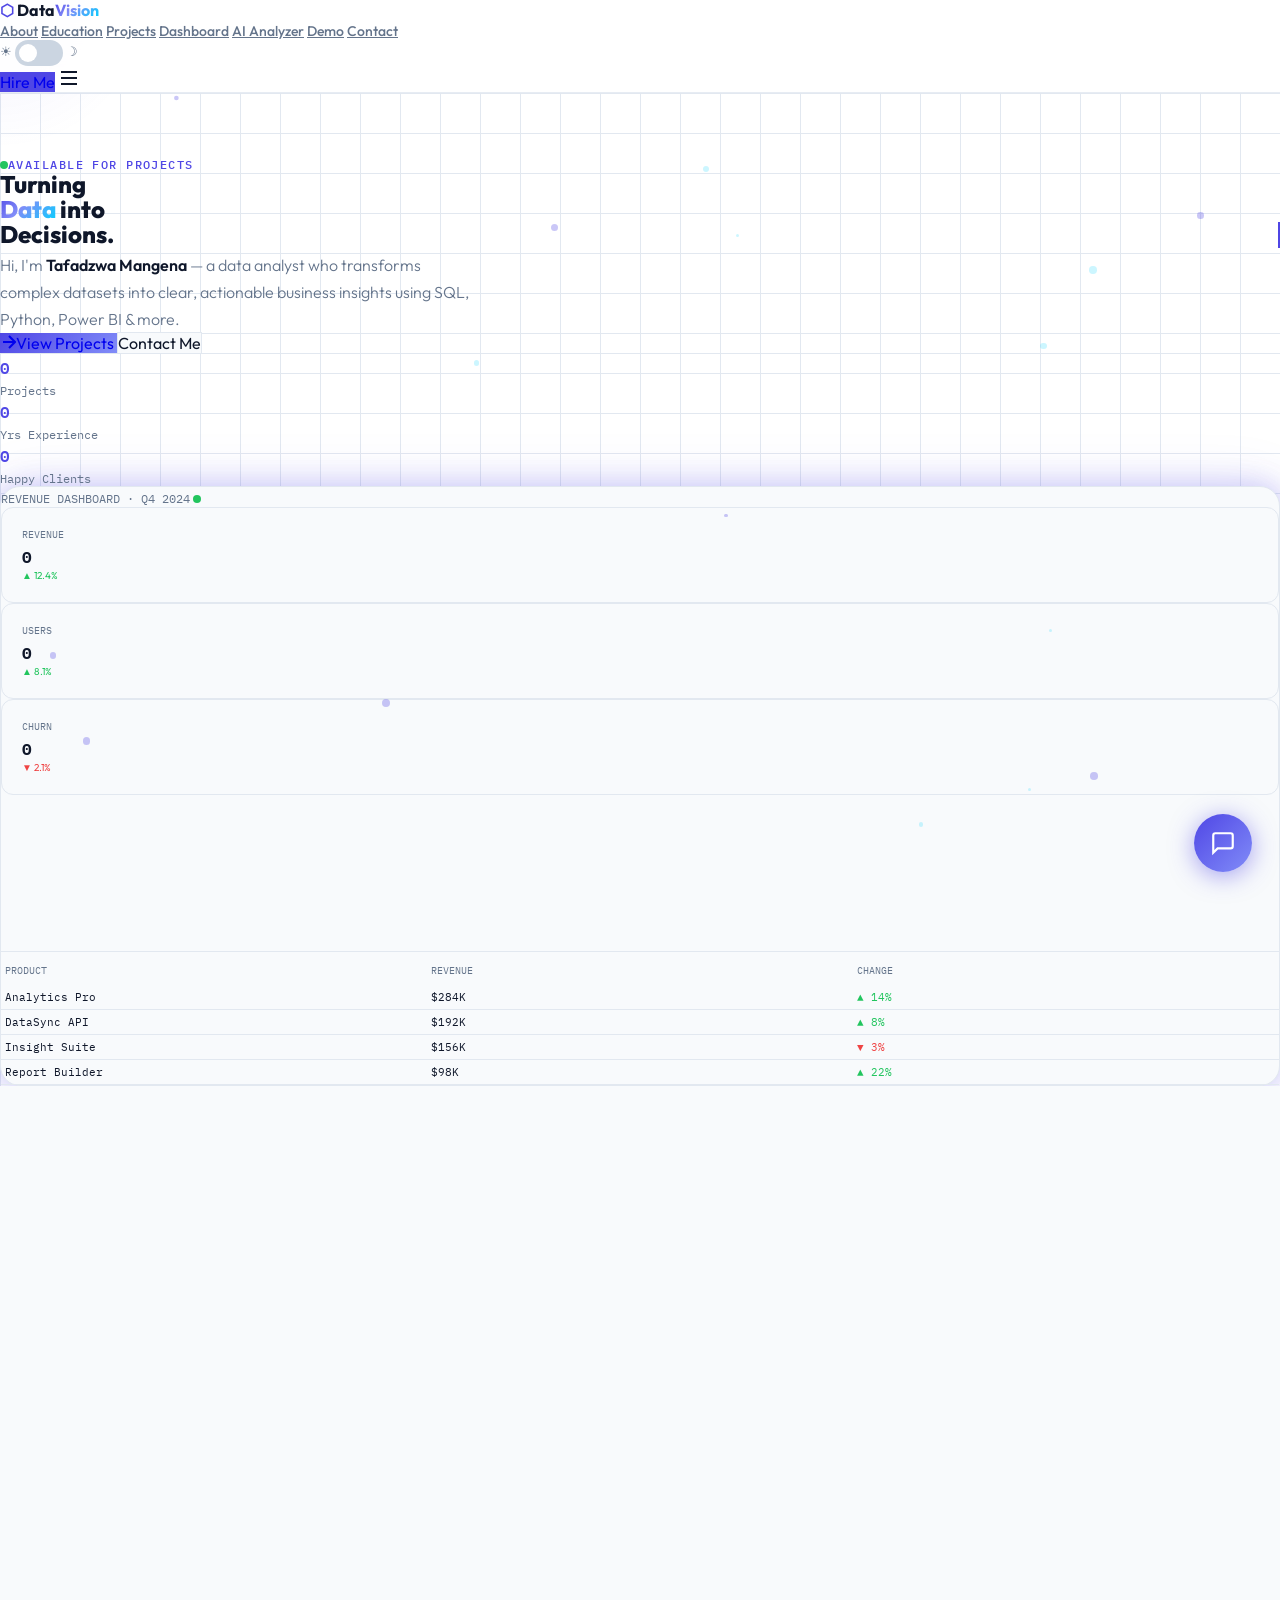
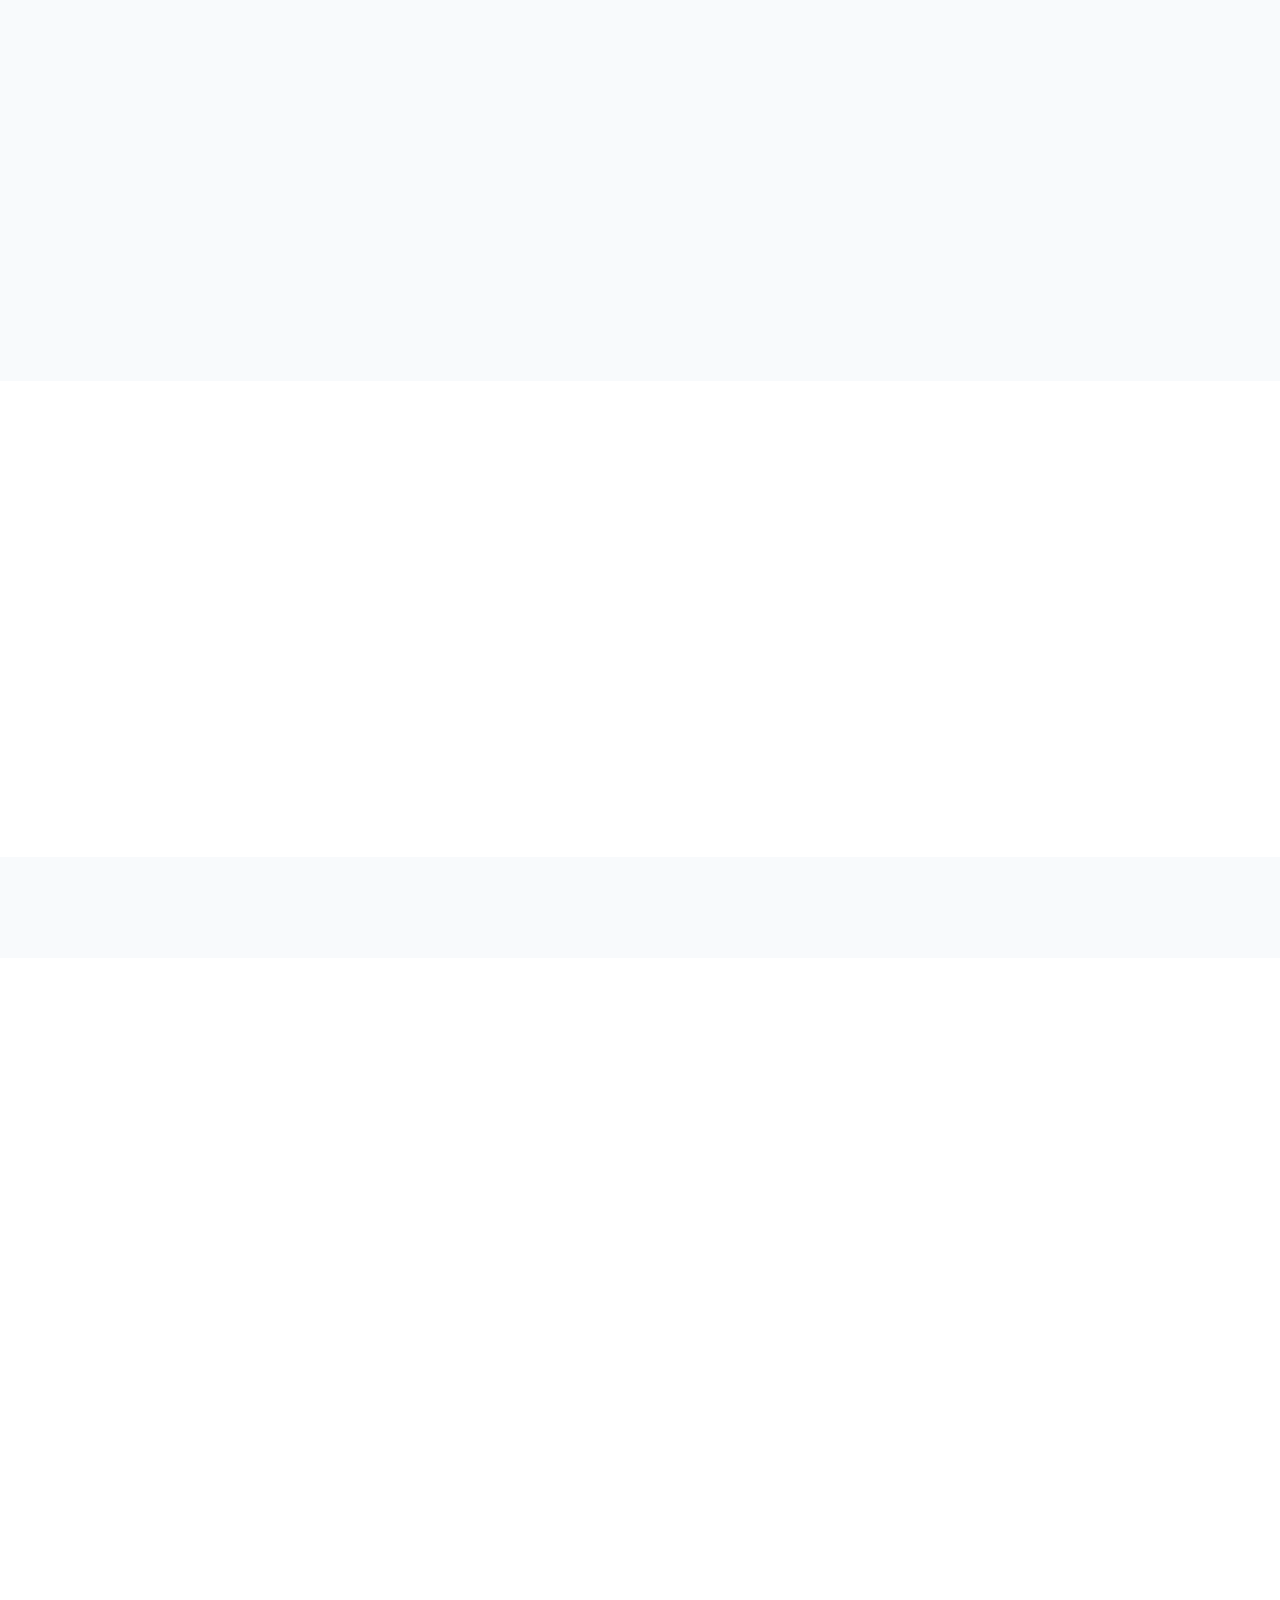
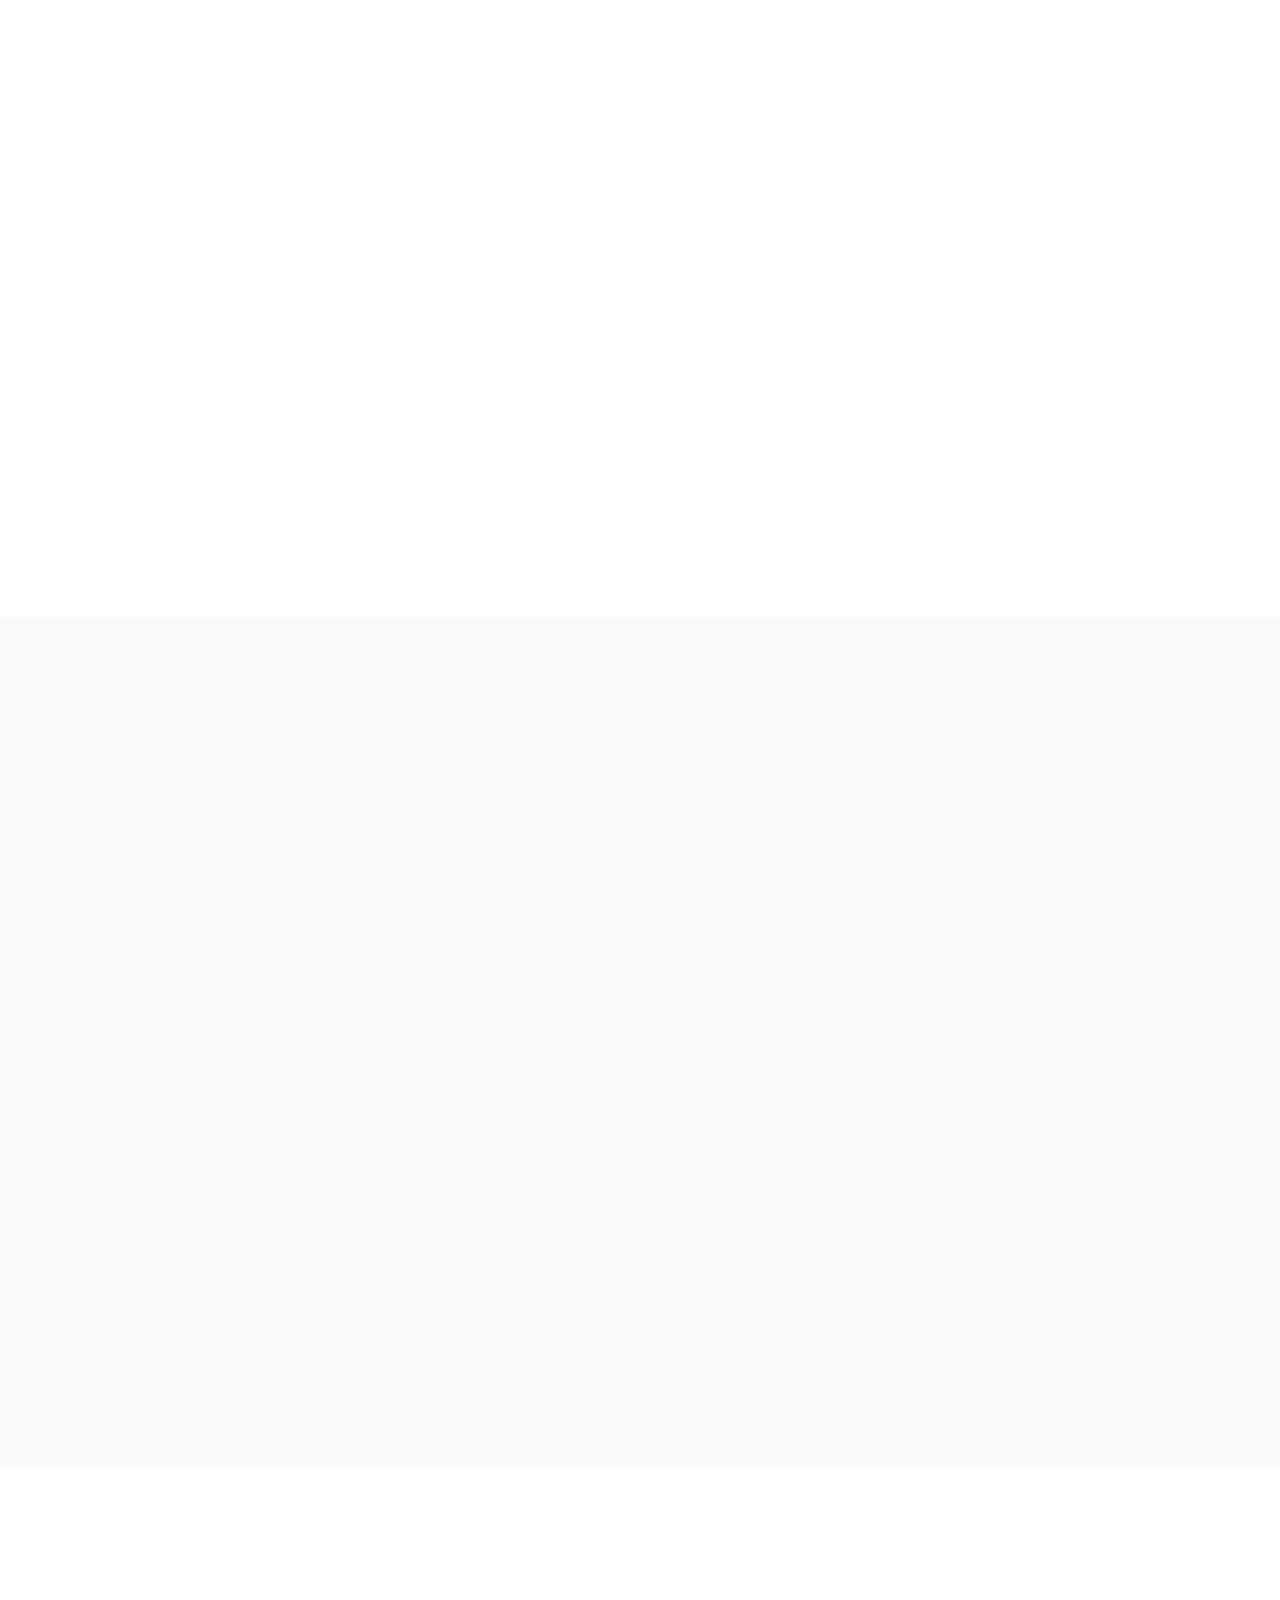
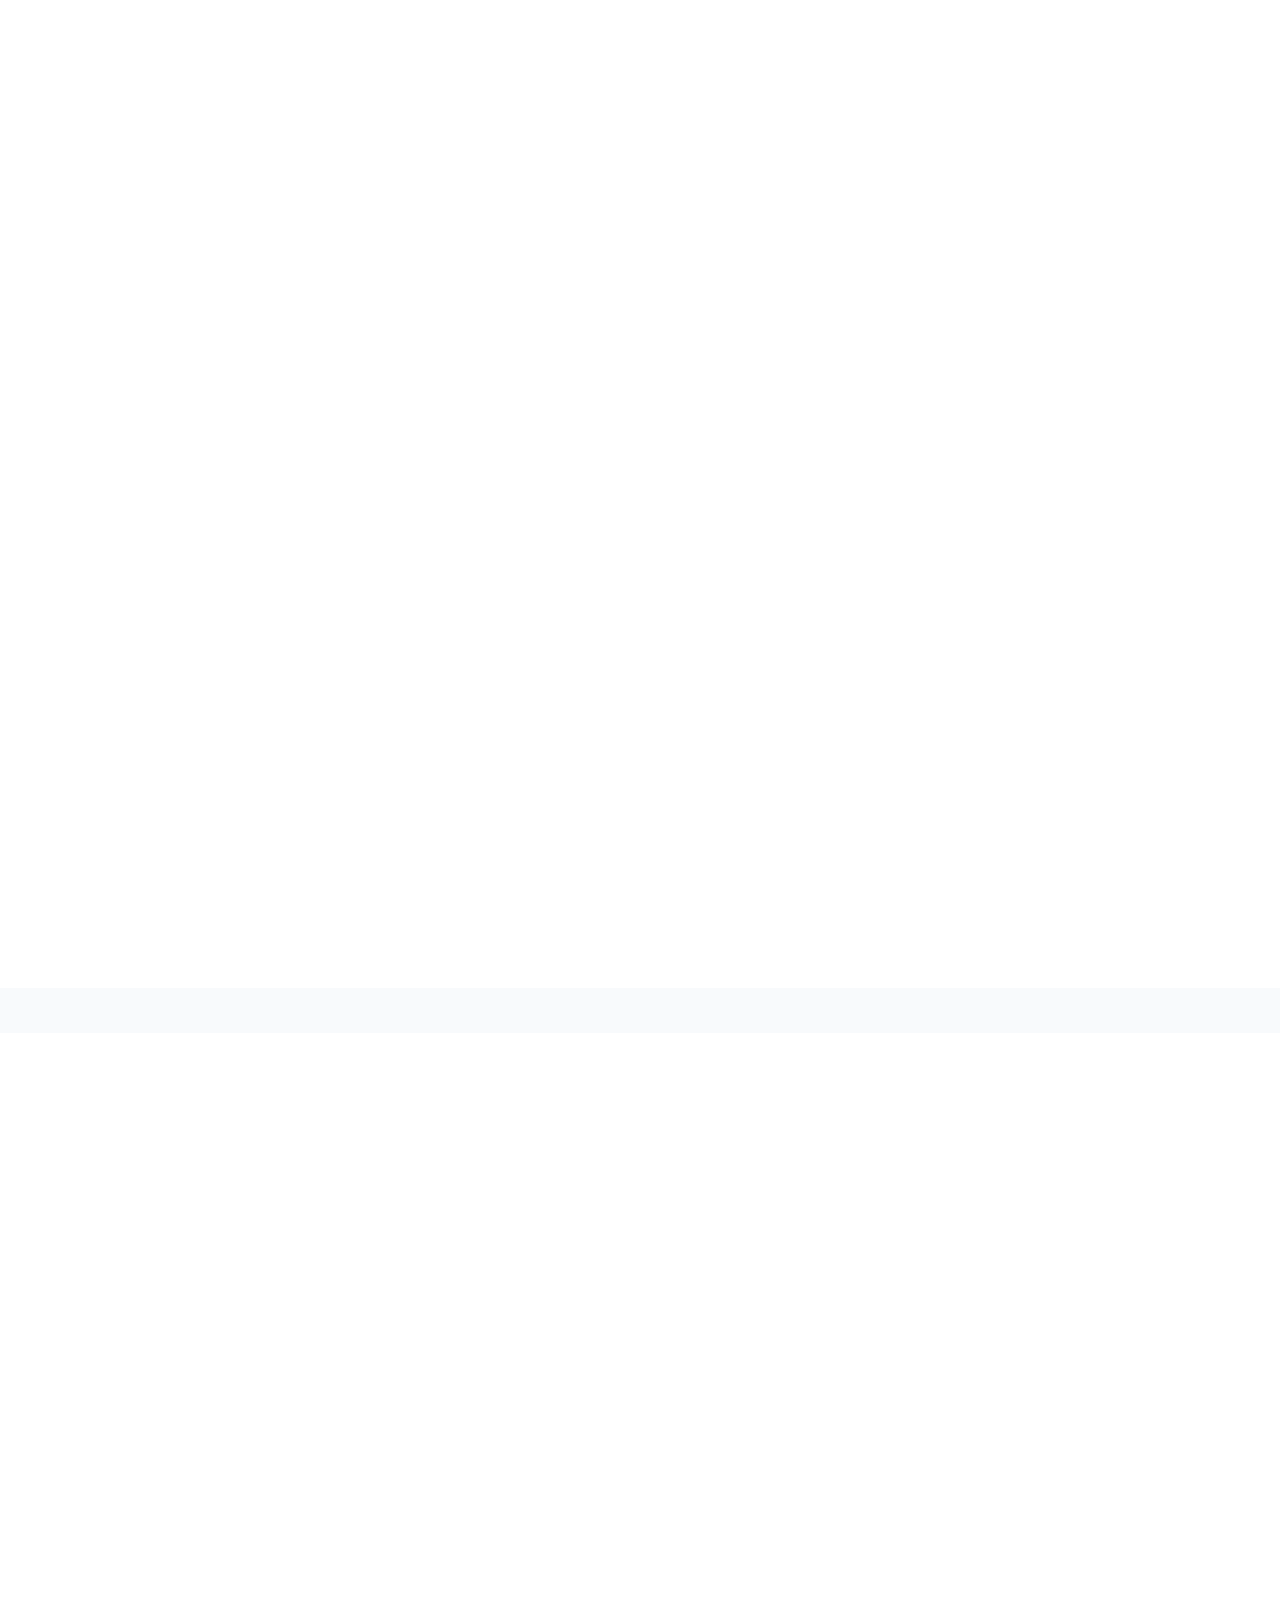
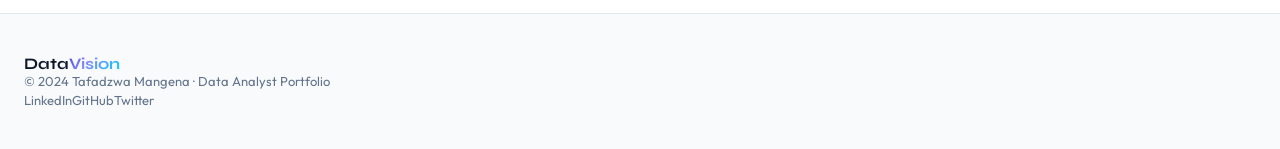
==== commit e33dec0e: "msg" ====
--- a/index.html
+++ b/index.html
@@ -817,7 +817,7 @@
                 style="padding:8px 16px;border-radius:8px;background:var(--accent);color:white;font-size:13px;cursor:pointer;border:none;">Send</button>
         </div>
     </div>
-<script src="scripts.js"></script>
+<script src="scripts/scripts.js"></script>
 </body>
 
 </html>
--- a/styles.css
+++ b/styles.css
@@ -94,7 +94,7 @@
 .cert-card{display:flex;align-items:center;gap:14px;padding:14px 16px;background:var(--surface);border:1px solid var(--border);border-radius:14px;transition:all .3s;}
 .cert-card:hover{border-color:var(--accent);transform:translateX(4px);}
 .dark .cert-card:hover{box-shadow:0 0 16px rgba(0,212,255,.1);}
-.cert-icon-wrap{width:42px;height:42px;border-radius:10px;display:flex;align-items:center;justify-content:center;font-size:20px;flex-shrink:0;}
+.cert-icon-wrap{width:42px;height:42px;border-radius:10px;display:flex;align-items:center;justify-content:center;font-size:20px;flex-shrink:0;overflow:hidden;}
 .cert-year{margin-left:auto;font-size:10px;font-family:'IBM Plex Mono',monospace;color:var(--muted);flex-shrink:0;}
 /* Carousel */
 .carousel-viewport{overflow:hidden;width:100%;position:relative;-webkit-mask-image:linear-gradient(90deg,transparent 0%,black 5%,black 95%,transparent 100%);mask-image:linear-gradient(90deg,transparent 0%,black 5%,black 95%,transparent 100%);}
@@ -107,7 +107,7 @@
 .cert-slide{width:240px;flex-shrink:0;border-radius:16px;overflow:hidden;position:relative;background:var(--surface);border:1px solid var(--border);box-shadow:0 4px 20px rgba(0,0,0,.07);transition:transform .35s cubic-bezier(.34,1.56,.64,1),box-shadow .35s;cursor:pointer;}
 .cert-slide:hover{transform:scale(1.04) translateY(-4px);box-shadow:0 12px 40px rgba(79,70,229,.22);border-color:var(--accent);z-index:2;}
 .dark .cert-slide:hover{box-shadow:0 12px 40px rgba(0,212,255,.18);}
-.cert-slide-inner{width:100%;height:148px;display:flex;flex-direction:column;align-items:center;justify-content:center;padding:16px;position:relative;}
+.cert-slide-inner{width:100%;height:148px;display:flex;flex-direction:column;align-items:center;justify-content:center;padding:16px;position:relative;overflow:hidden;}
 .cert-slide-overlay{position:absolute;inset:0;background:linear-gradient(180deg,transparent 30%,rgba(0,0,0,.65) 100%);opacity:0;transition:opacity .3s;display:flex;align-items:flex-end;padding:12px;}
 .cert-slide:hover .cert-slide-overlay{opacity:1;}
 .cert-slide-label{font-family:'Syne',sans-serif;font-weight:700;font-size:11px;color:white;text-align:center;}
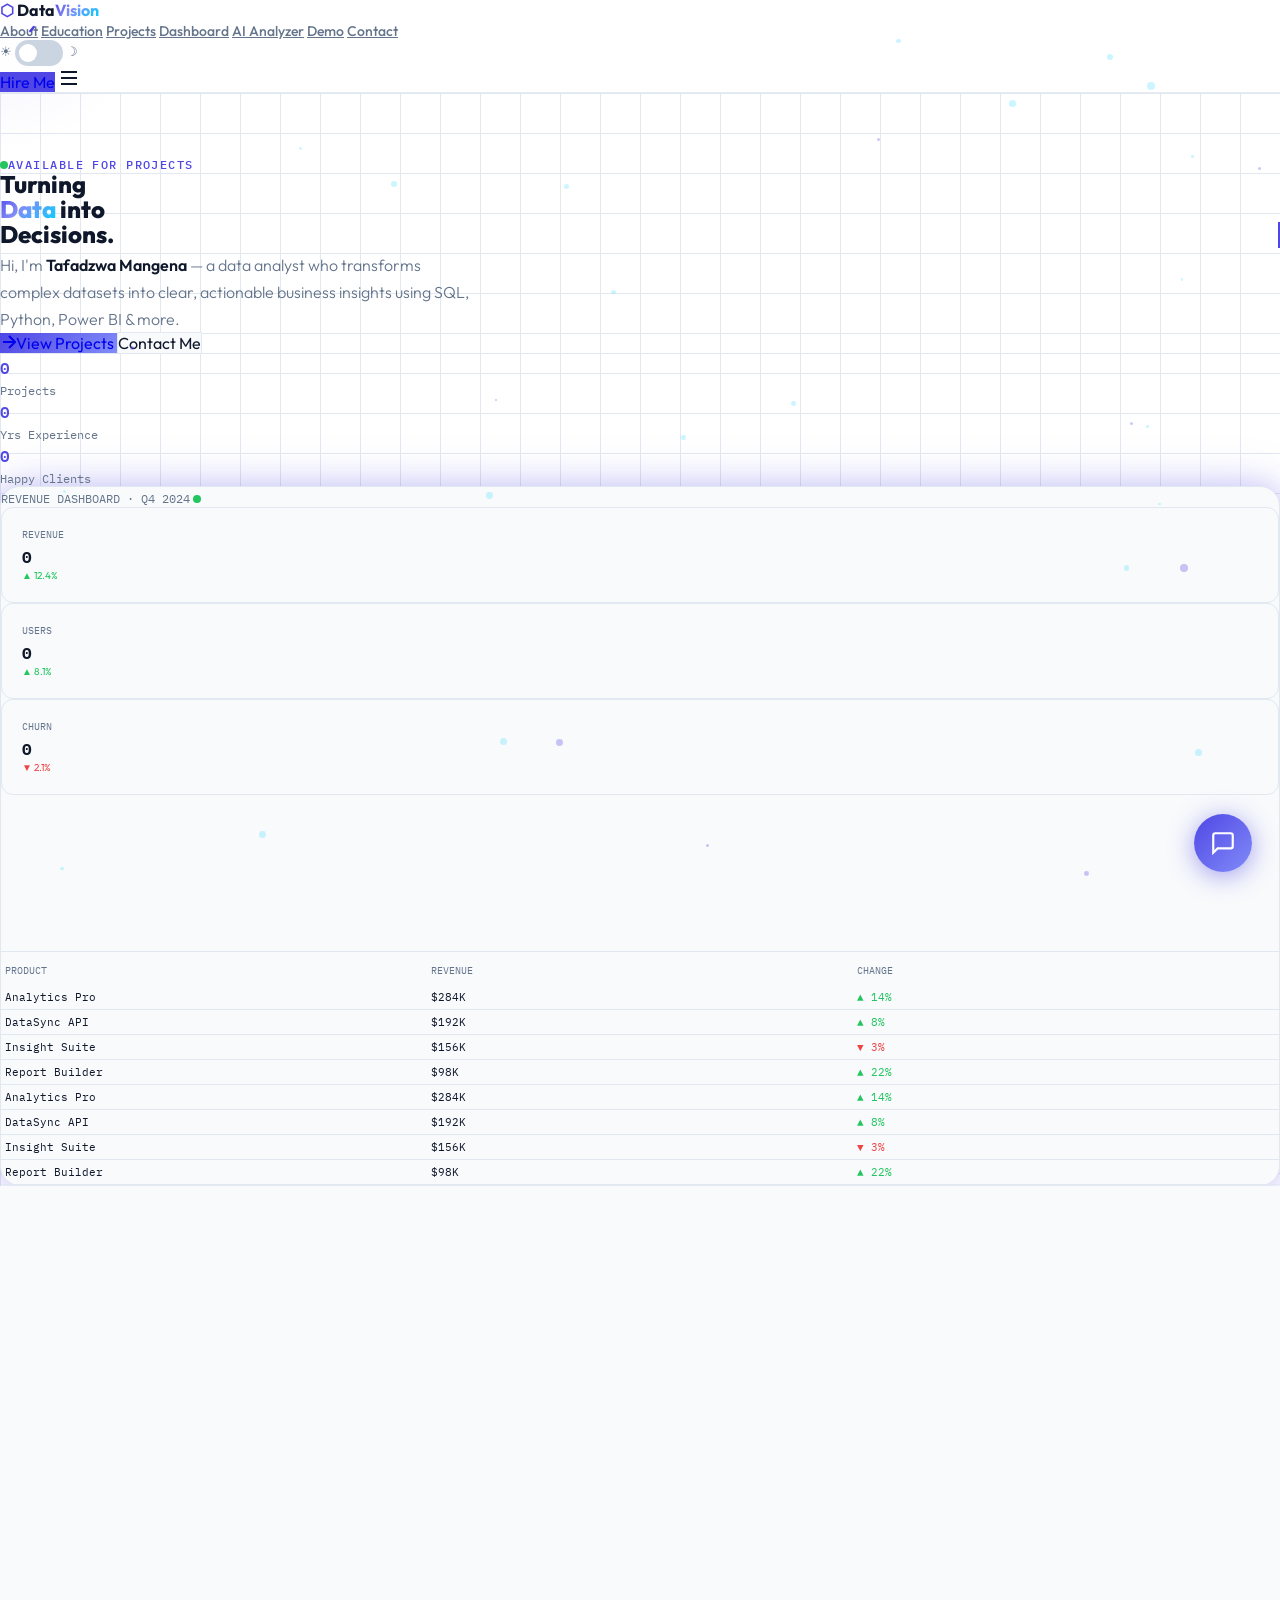
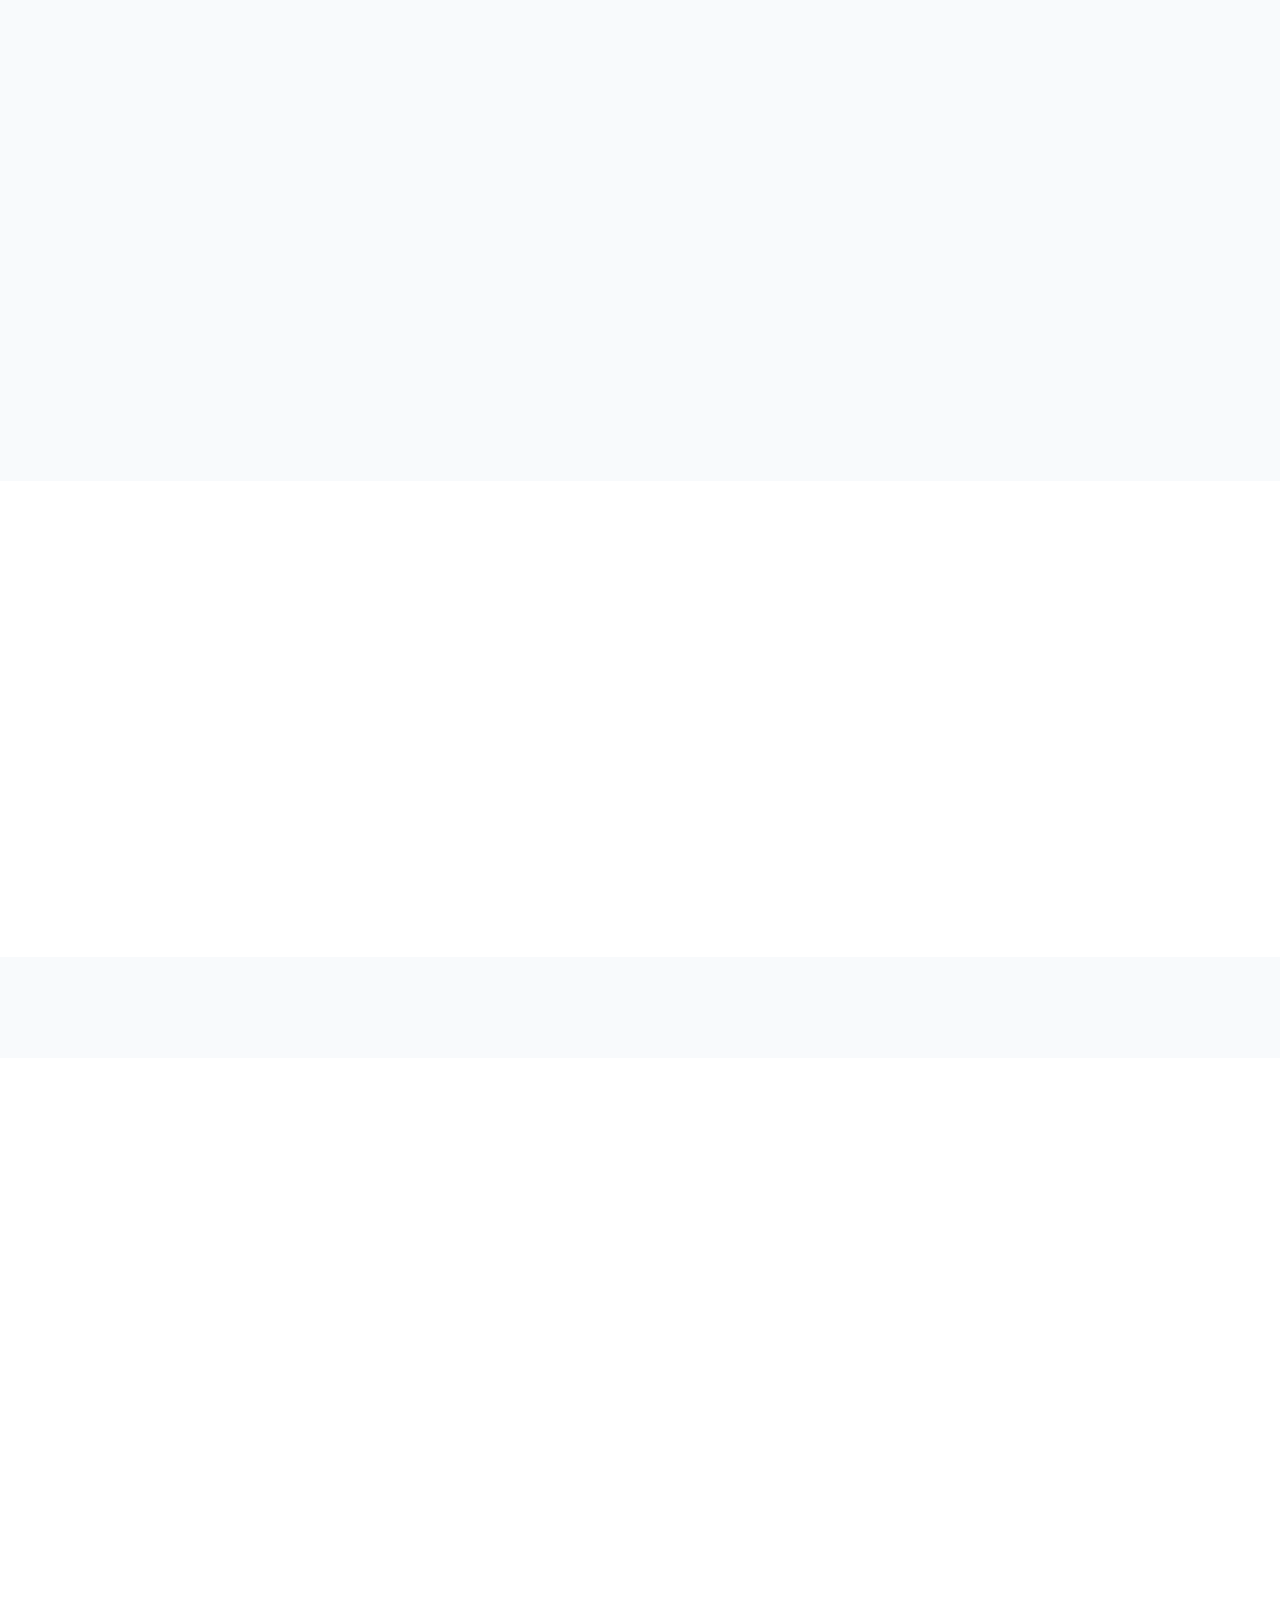
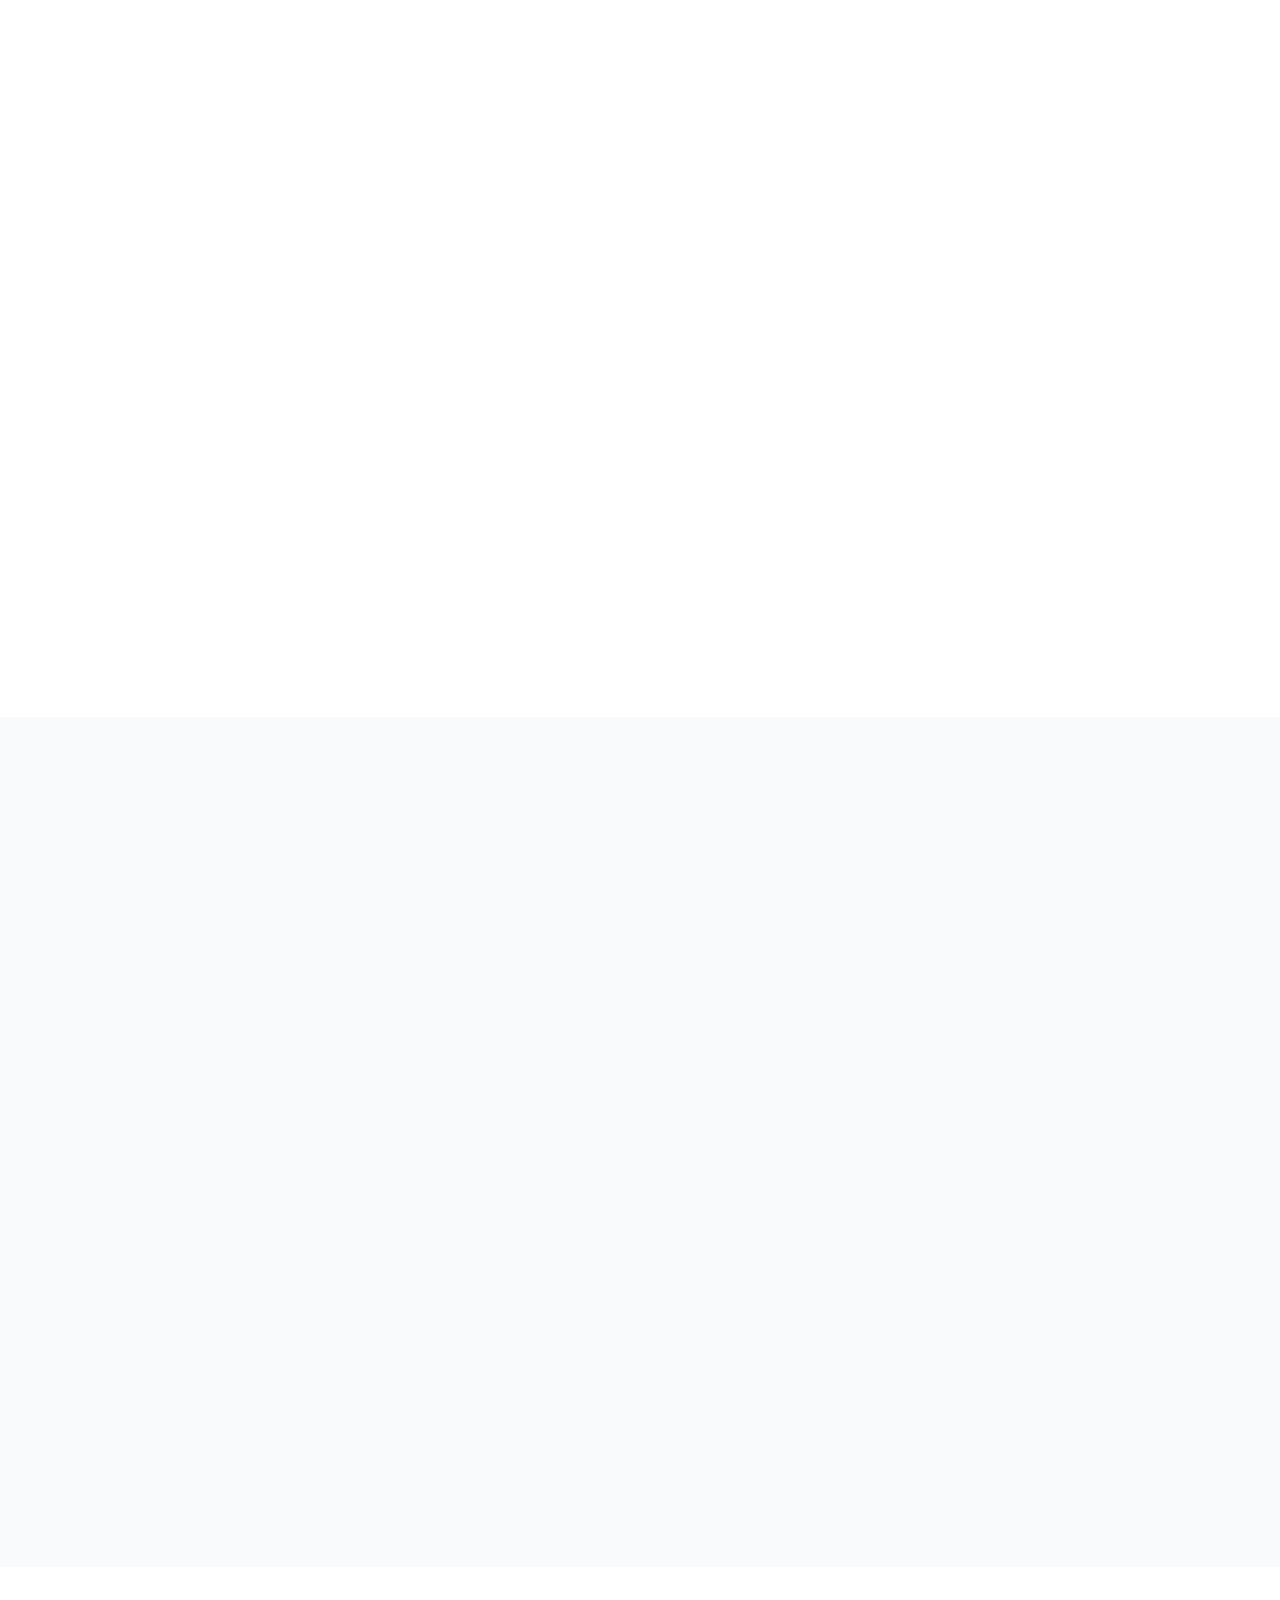
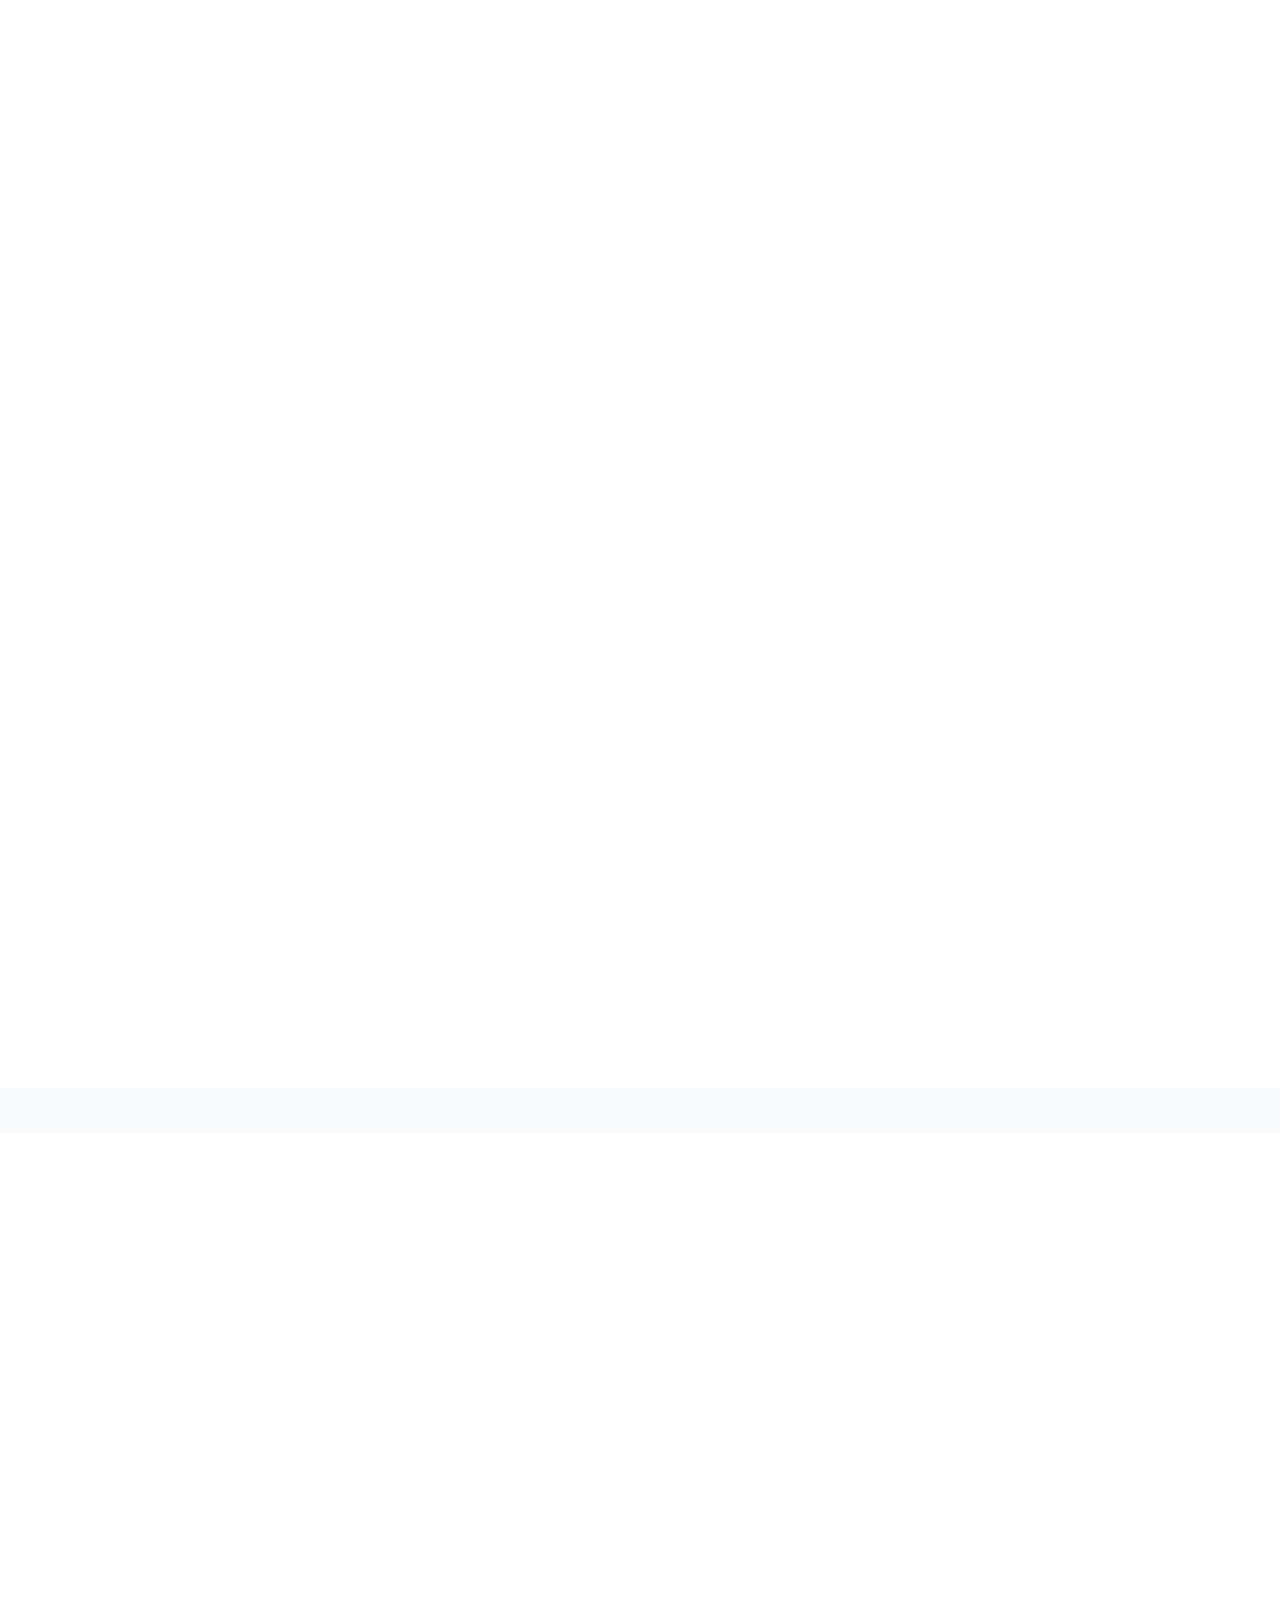
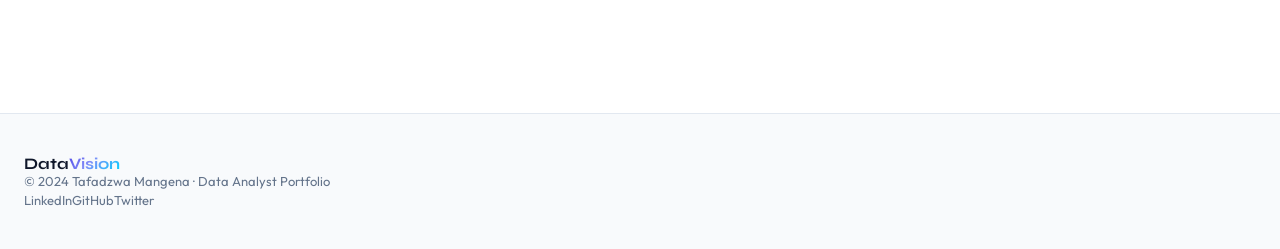
==== commit 1b738678: "msg" ====
--- a/index.html
+++ b/index.html
@@ -817,7 +817,23 @@
                 style="padding:8px 16px;border-radius:8px;background:var(--accent);color:white;font-size:13px;cursor:pointer;border:none;">Send</button>
         </div>
     </div>
-<script src="scripts/scripts.js"></script>
+    <script src="loader.js"></script>
+    <script src="scripts/dark-mode.js"></script>
+    <script src="scripts/navbar.js"></script>
+    <script src="scripts/cursor.js"></script>
+    <script src="scripts/hero-canvas.js"></script>
+    <script src="scripts/particles.js"></script>
+    <script src="scripts/hero-table.js"></script>
+    <script src="scripts/charts.js"></script>
+    <script src="scripts/skills.js"></script>
+    <script src="scripts/education.js"></script>
+    <script src="scripts/projects.js"></script>
+    <script src="scripts/live-table.js"></script>
+    <script src="scripts/animations.js"></script>
+    <script src="scripts/ai-analyzer.js"></script>
+    <script src="scripts/faq.js"></script>
+    <script src="scripts/chatbot.js"></script>
+    <script src="scripts/scripts.js"></script>
 </body>
 
 </html>
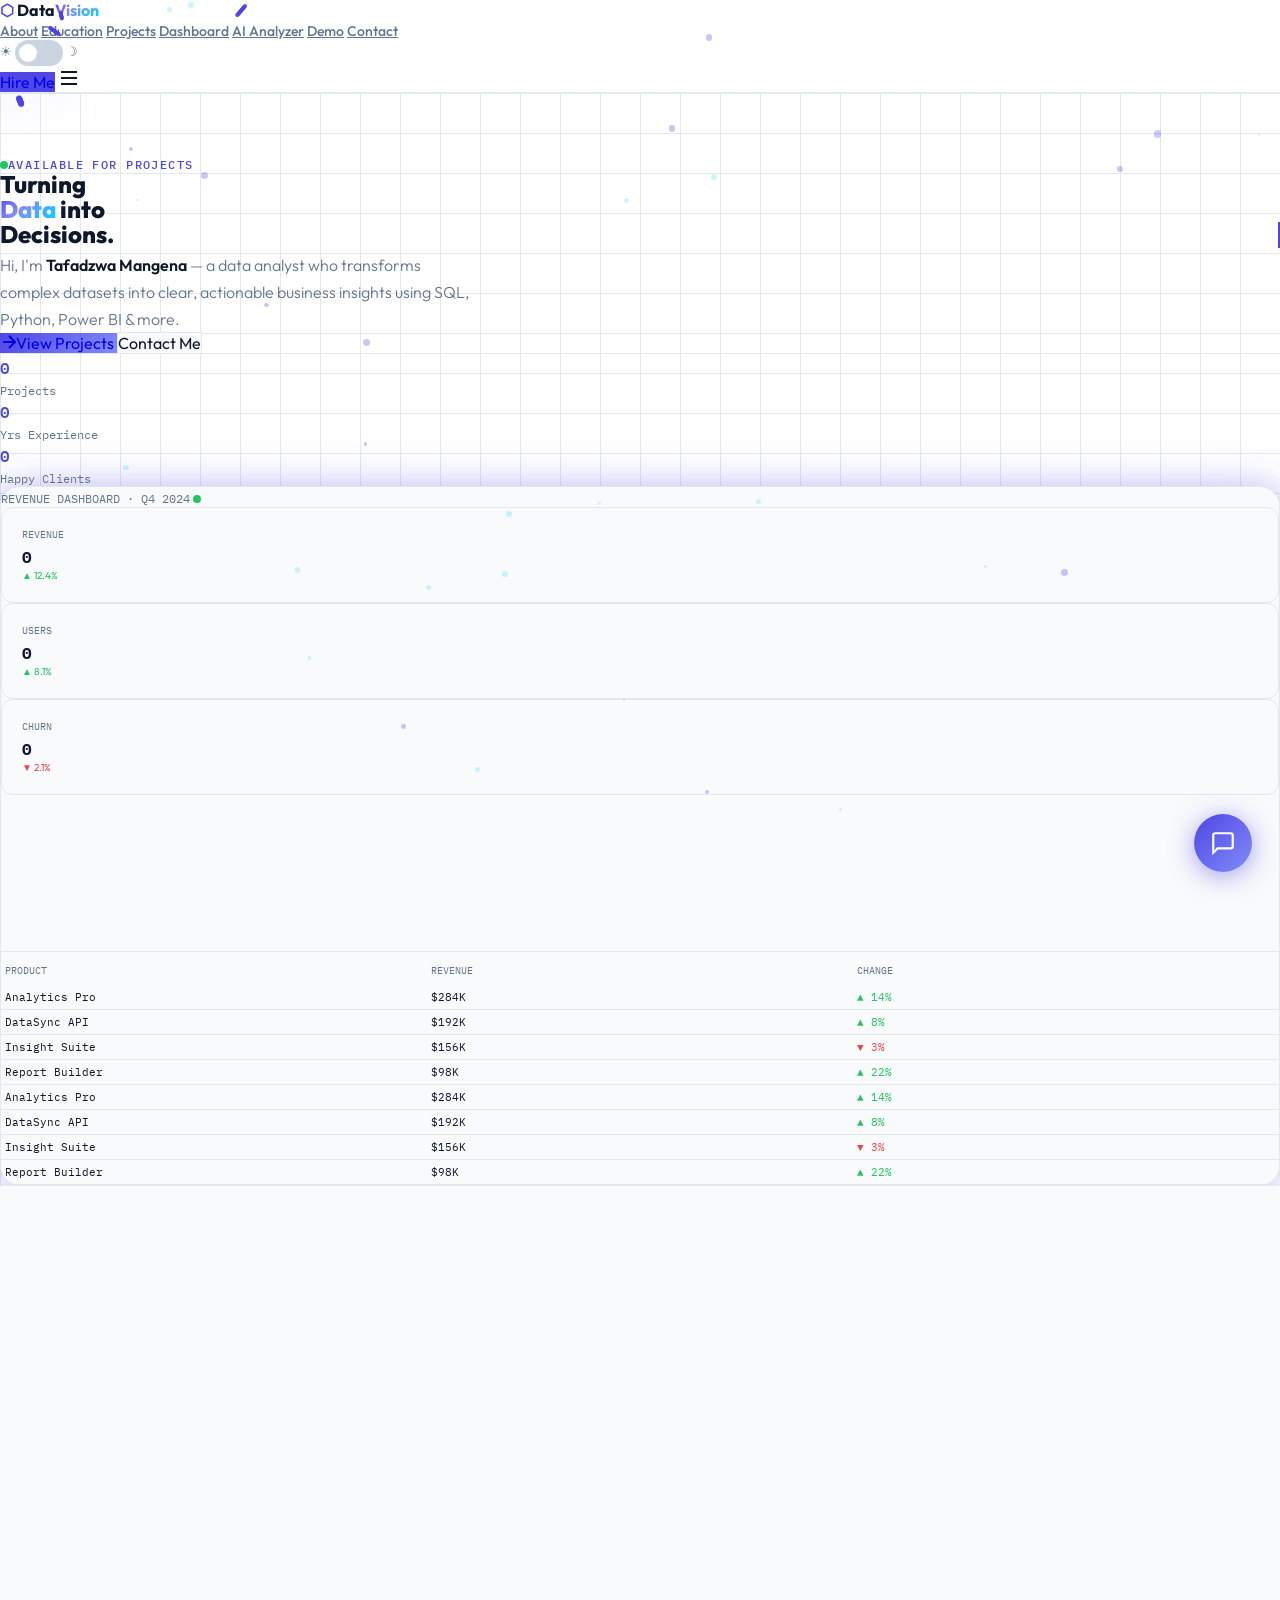
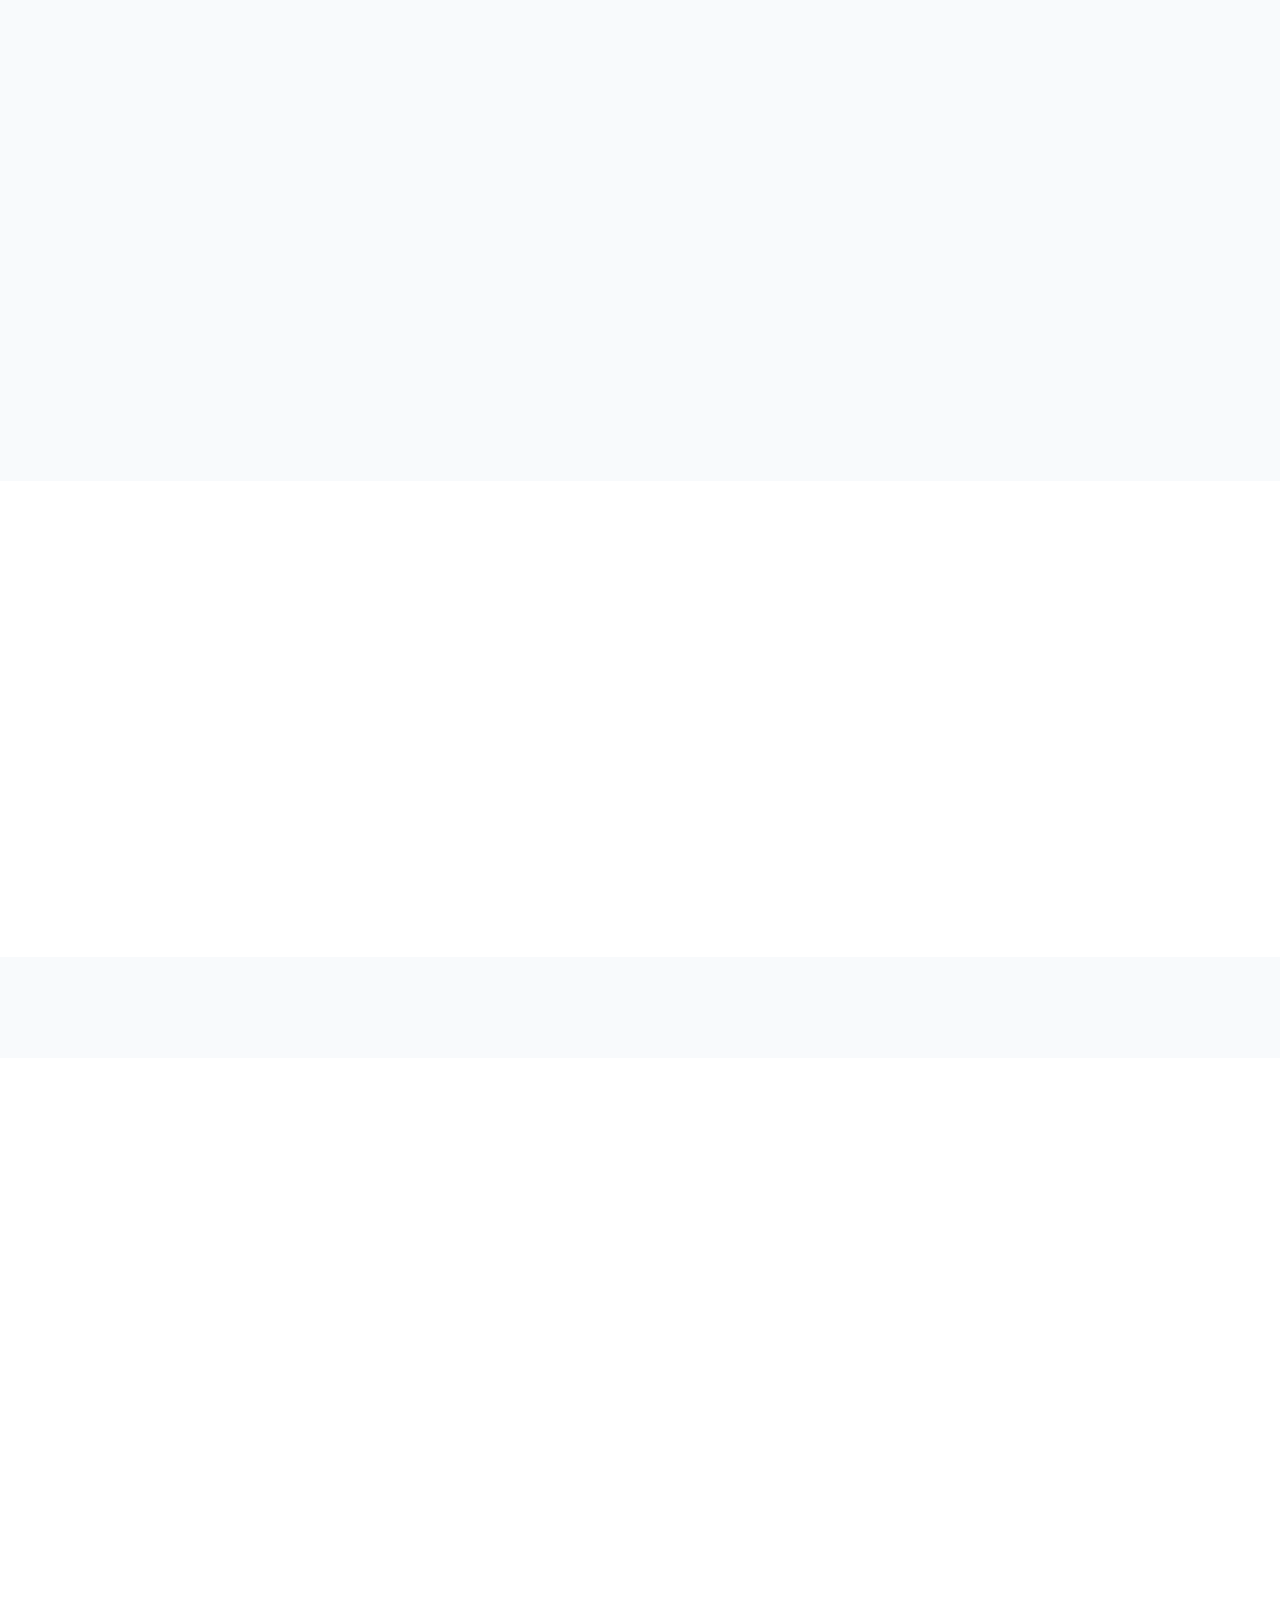
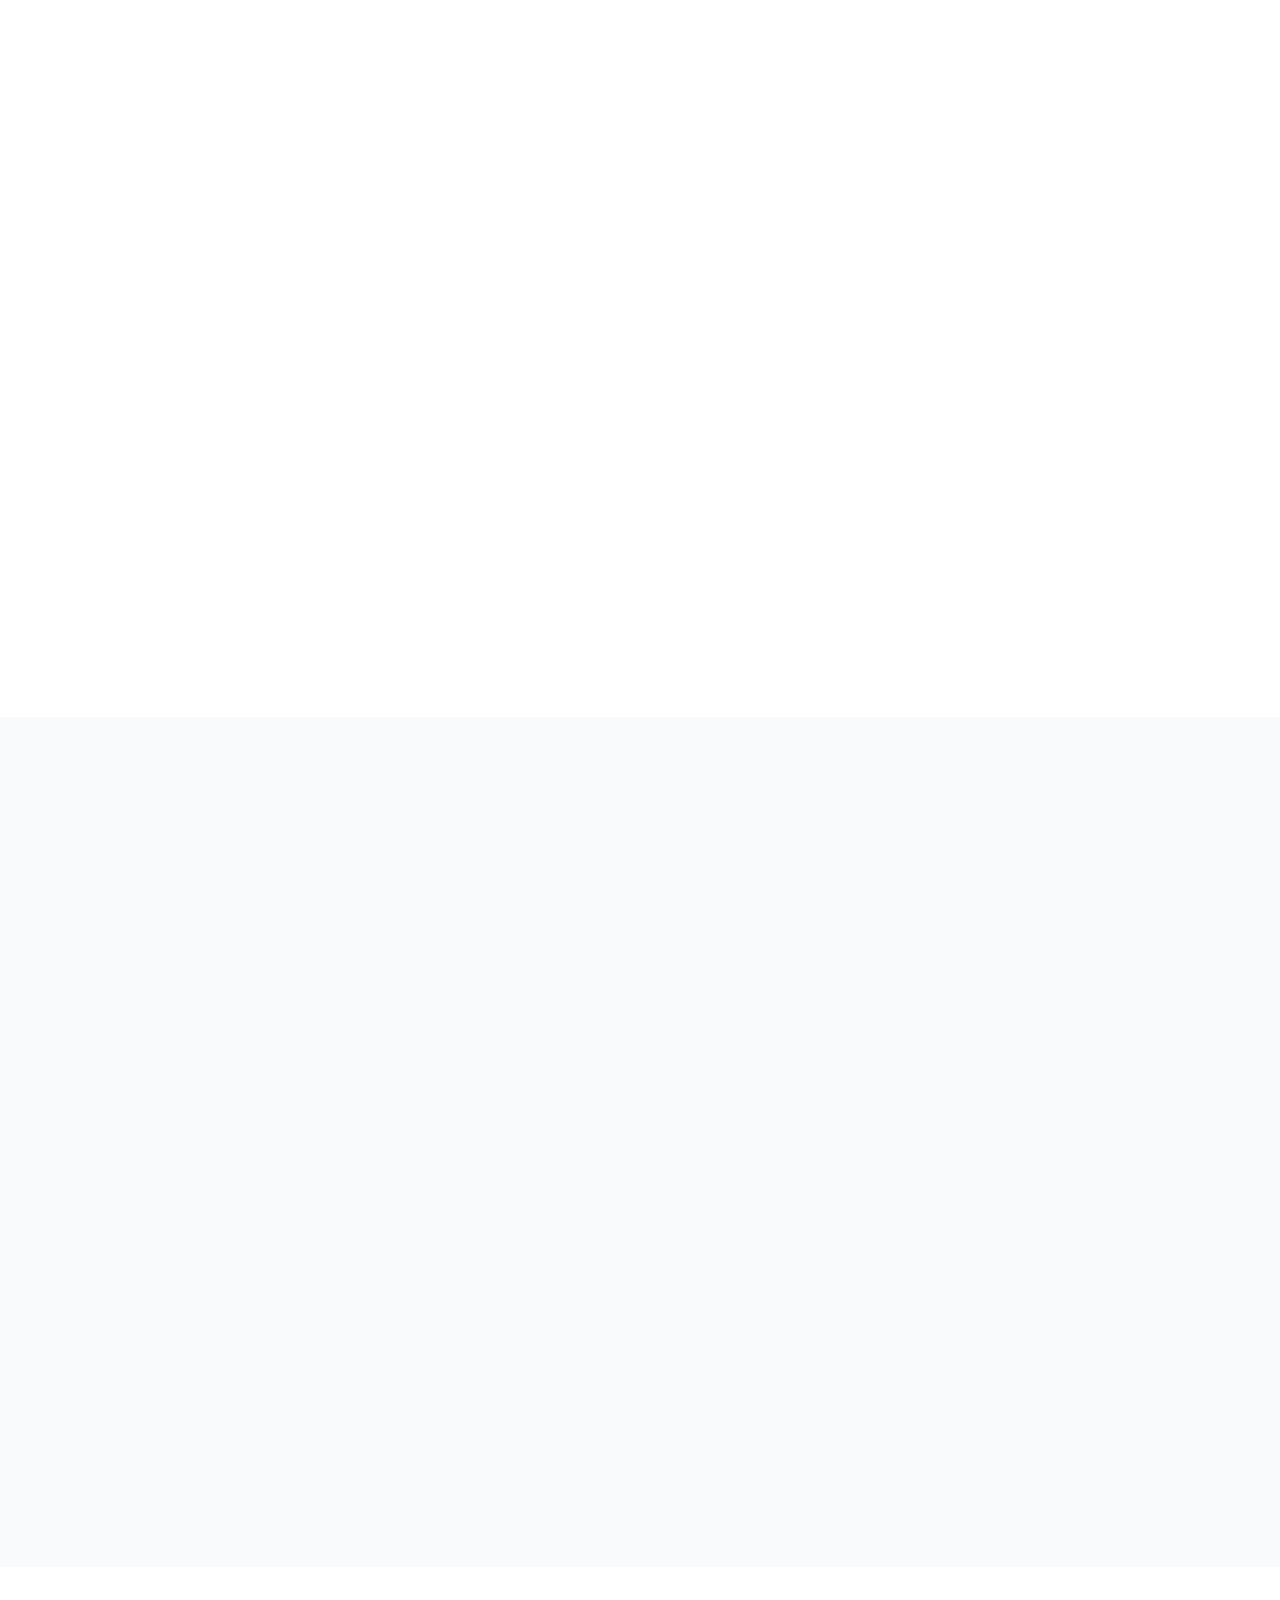
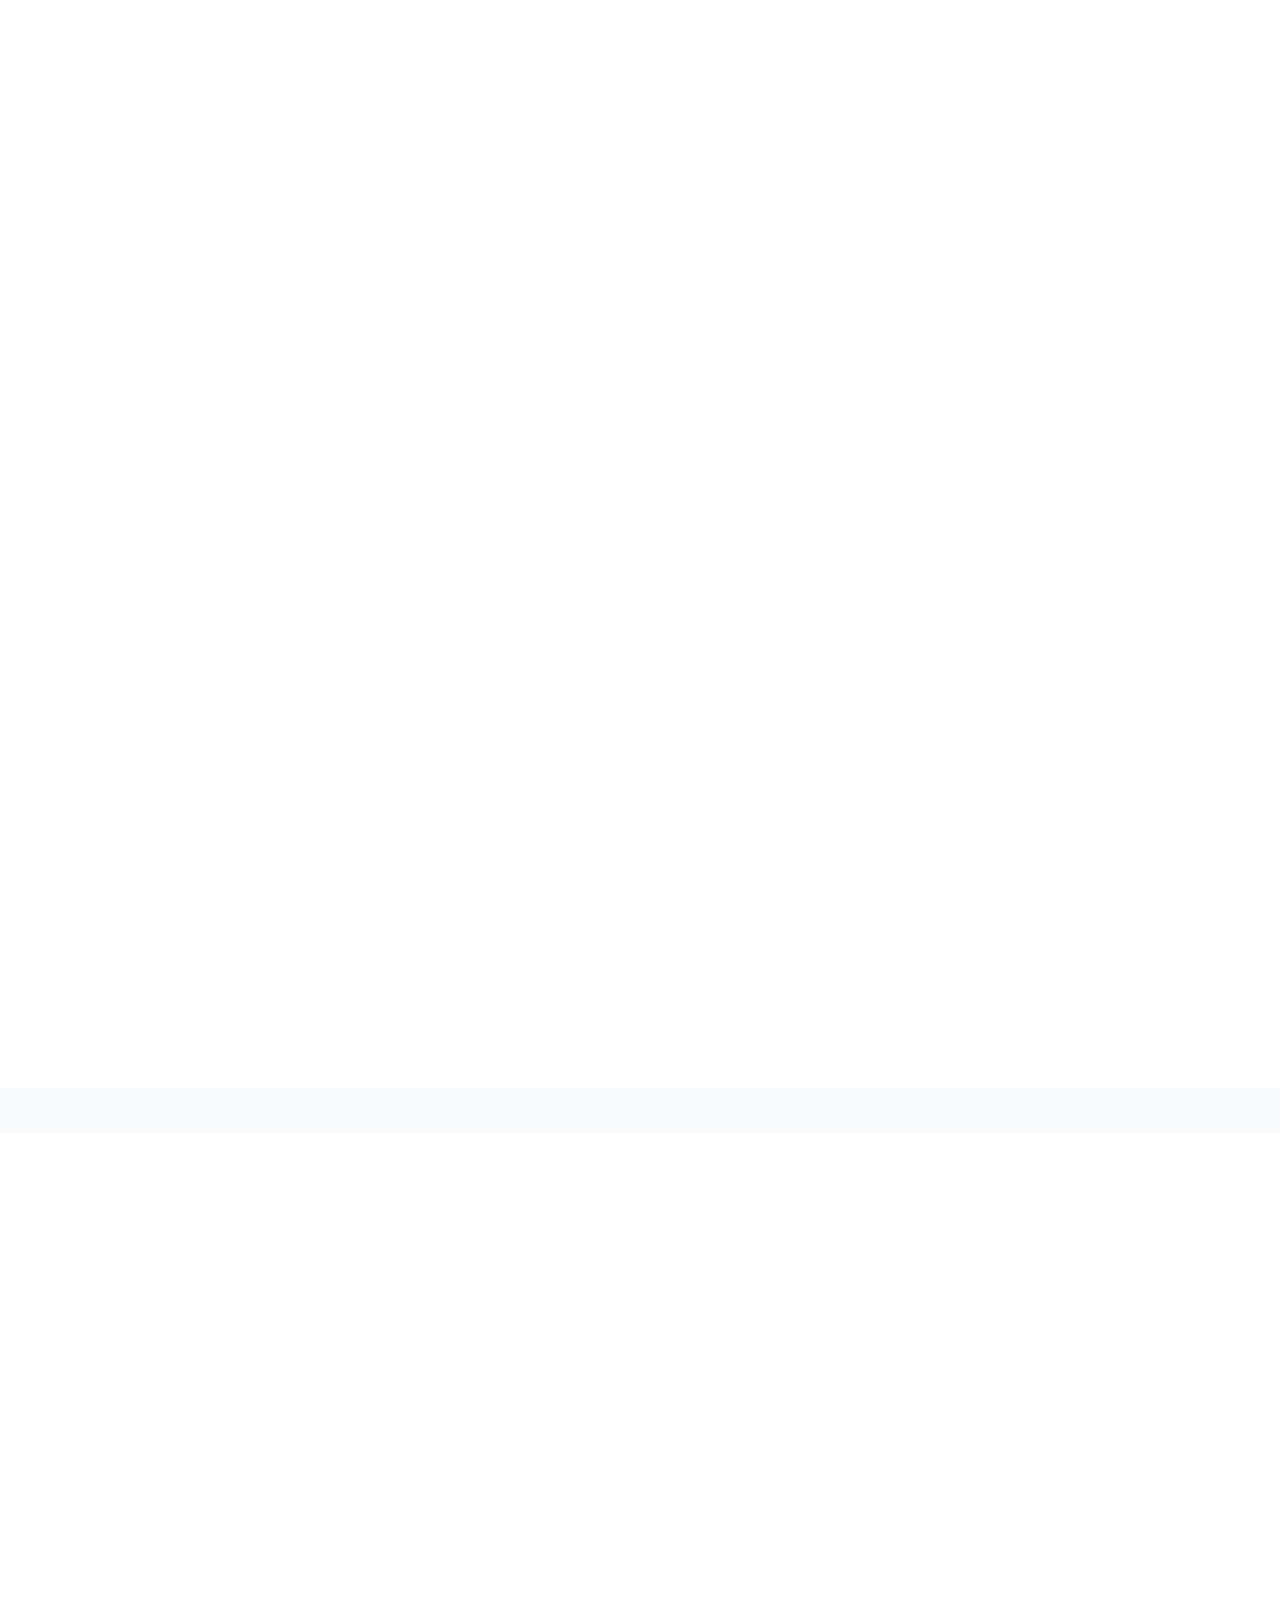
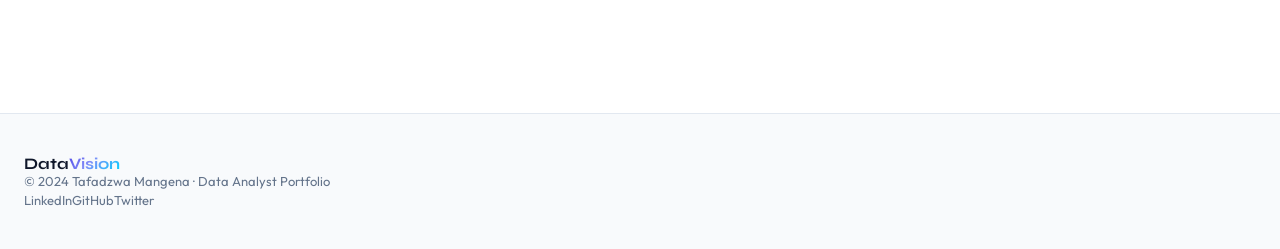
==== commit 0f4648bf: "Fix hamburger menu toggle and update navbar" ====
--- a/index.html
+++ b/index.html
@@ -78,7 +78,7 @@
                     class="hidden md:flex items-center gap-2 px-4 py-2 rounded-lg text-sm font-medium text-white"
                     style="background:var(--accent);font-family:'Outfit',sans-serif;text-decoration:none;">Hire Me</a>
                 <button id="hamburger" class="md:hidden p-2"
-                    style="color:var(--text);background:none;border:none;cursor:pointer;">
+                    style="color:var(--text);background:none;border:none;cursor:pointer;" onclick="document.getElementById('mobile-menu').classList.toggle('open')">
                     <svg width="22" height="22" fill="none" stroke="currentColor" stroke-width="2">
                         <path d="M3 6h16M3 12h16M3 18h16" />
                     </svg>
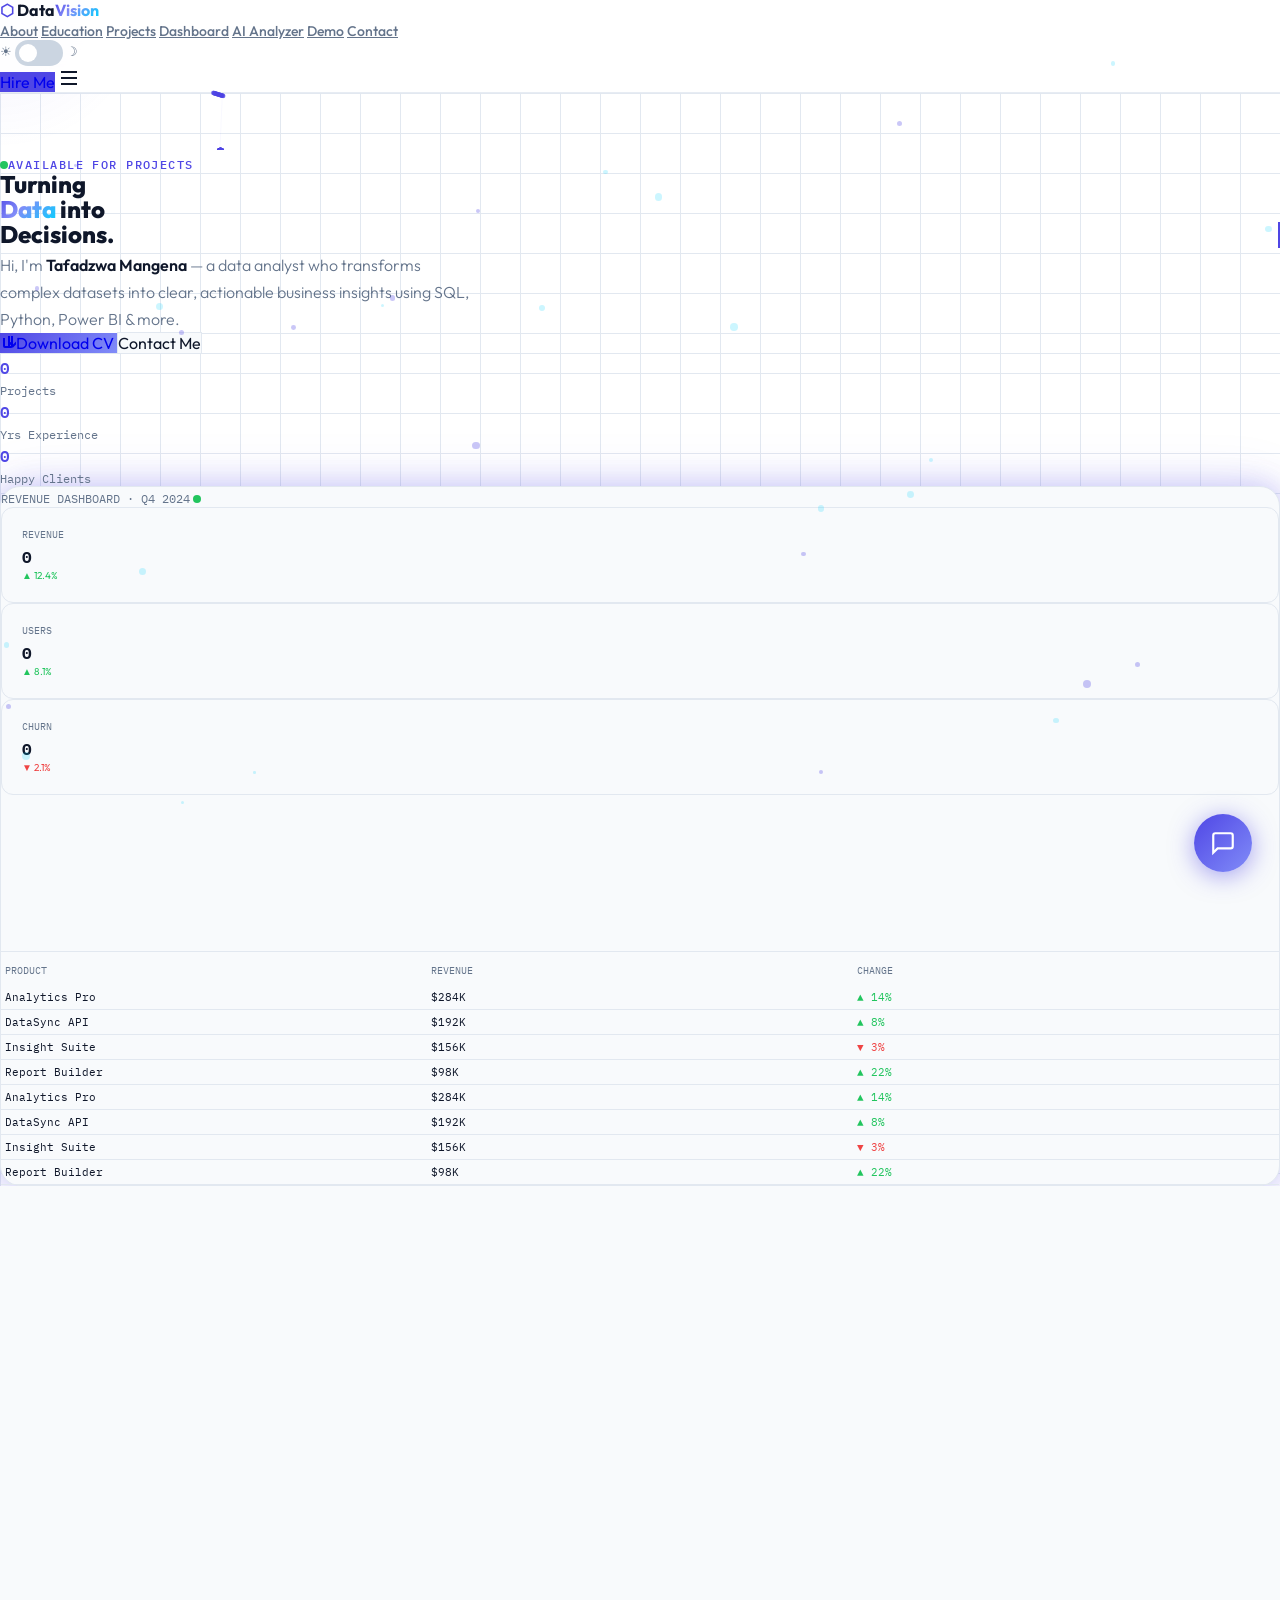
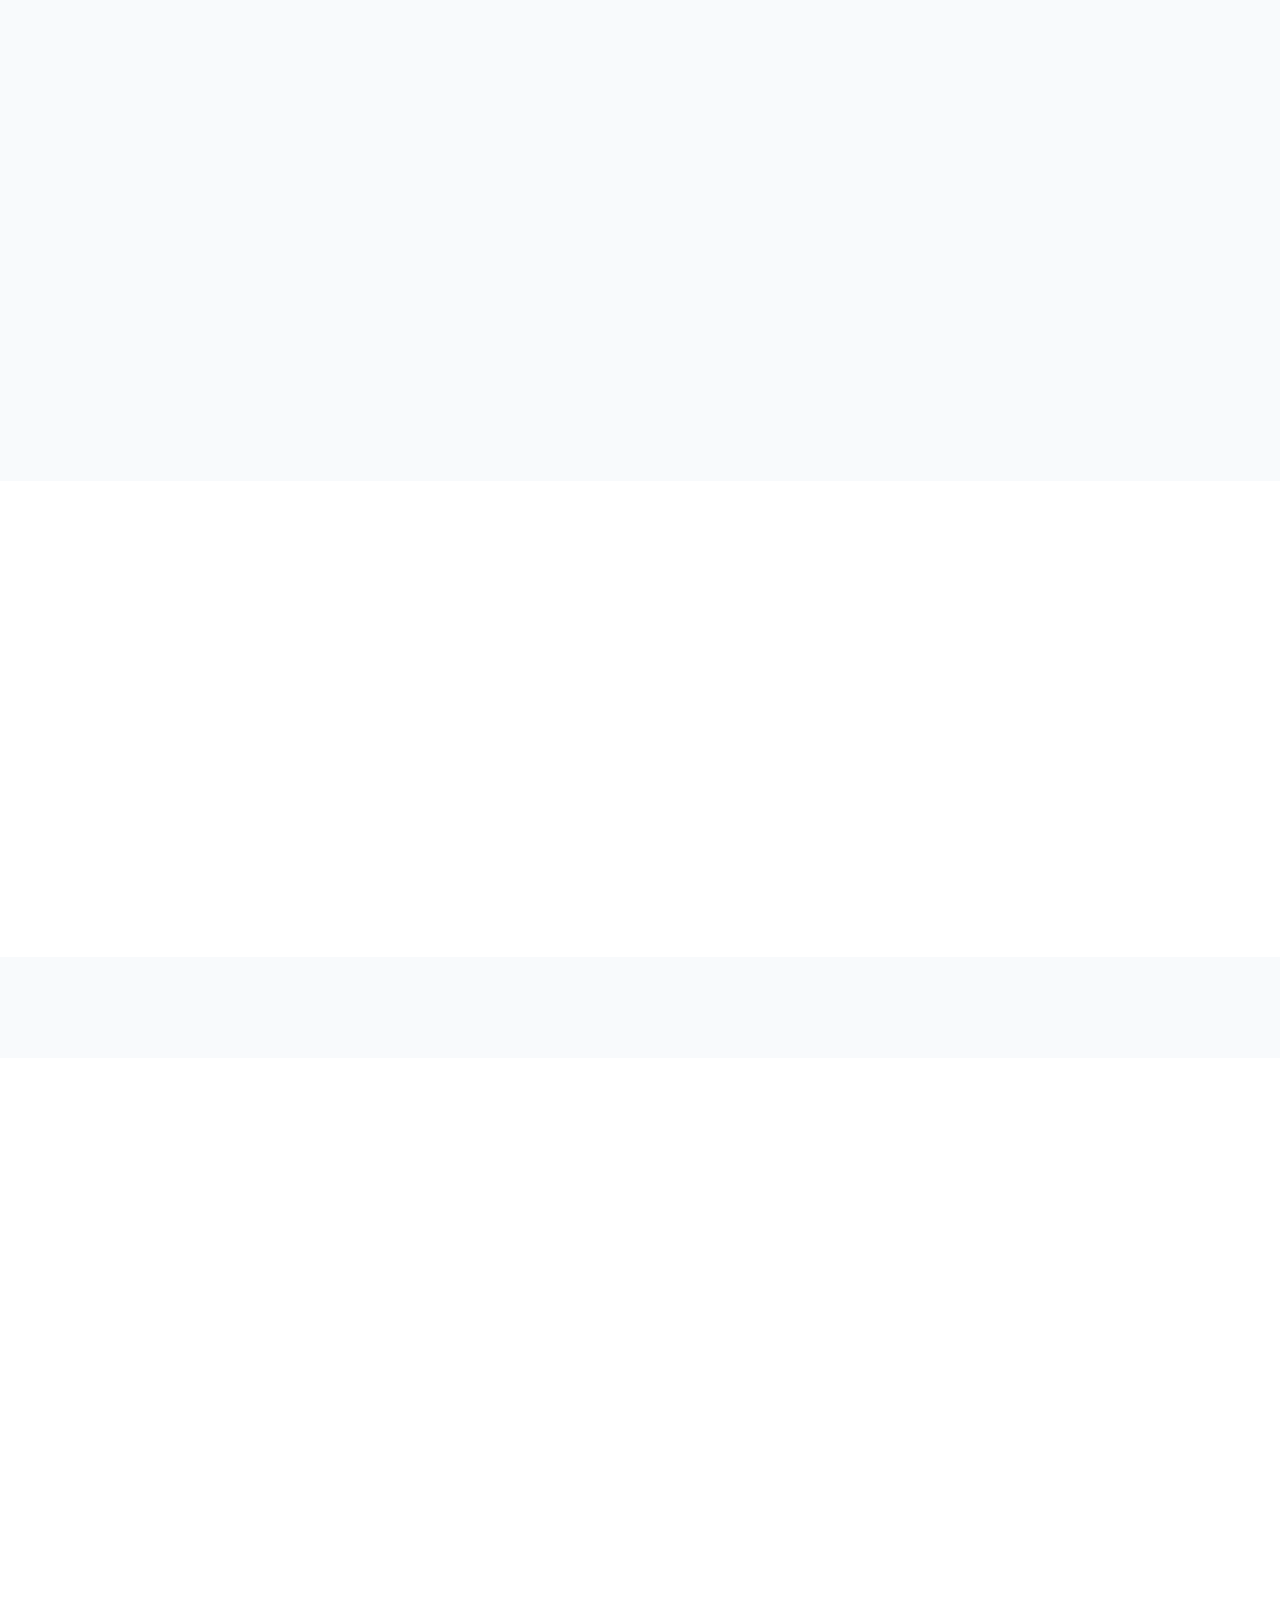
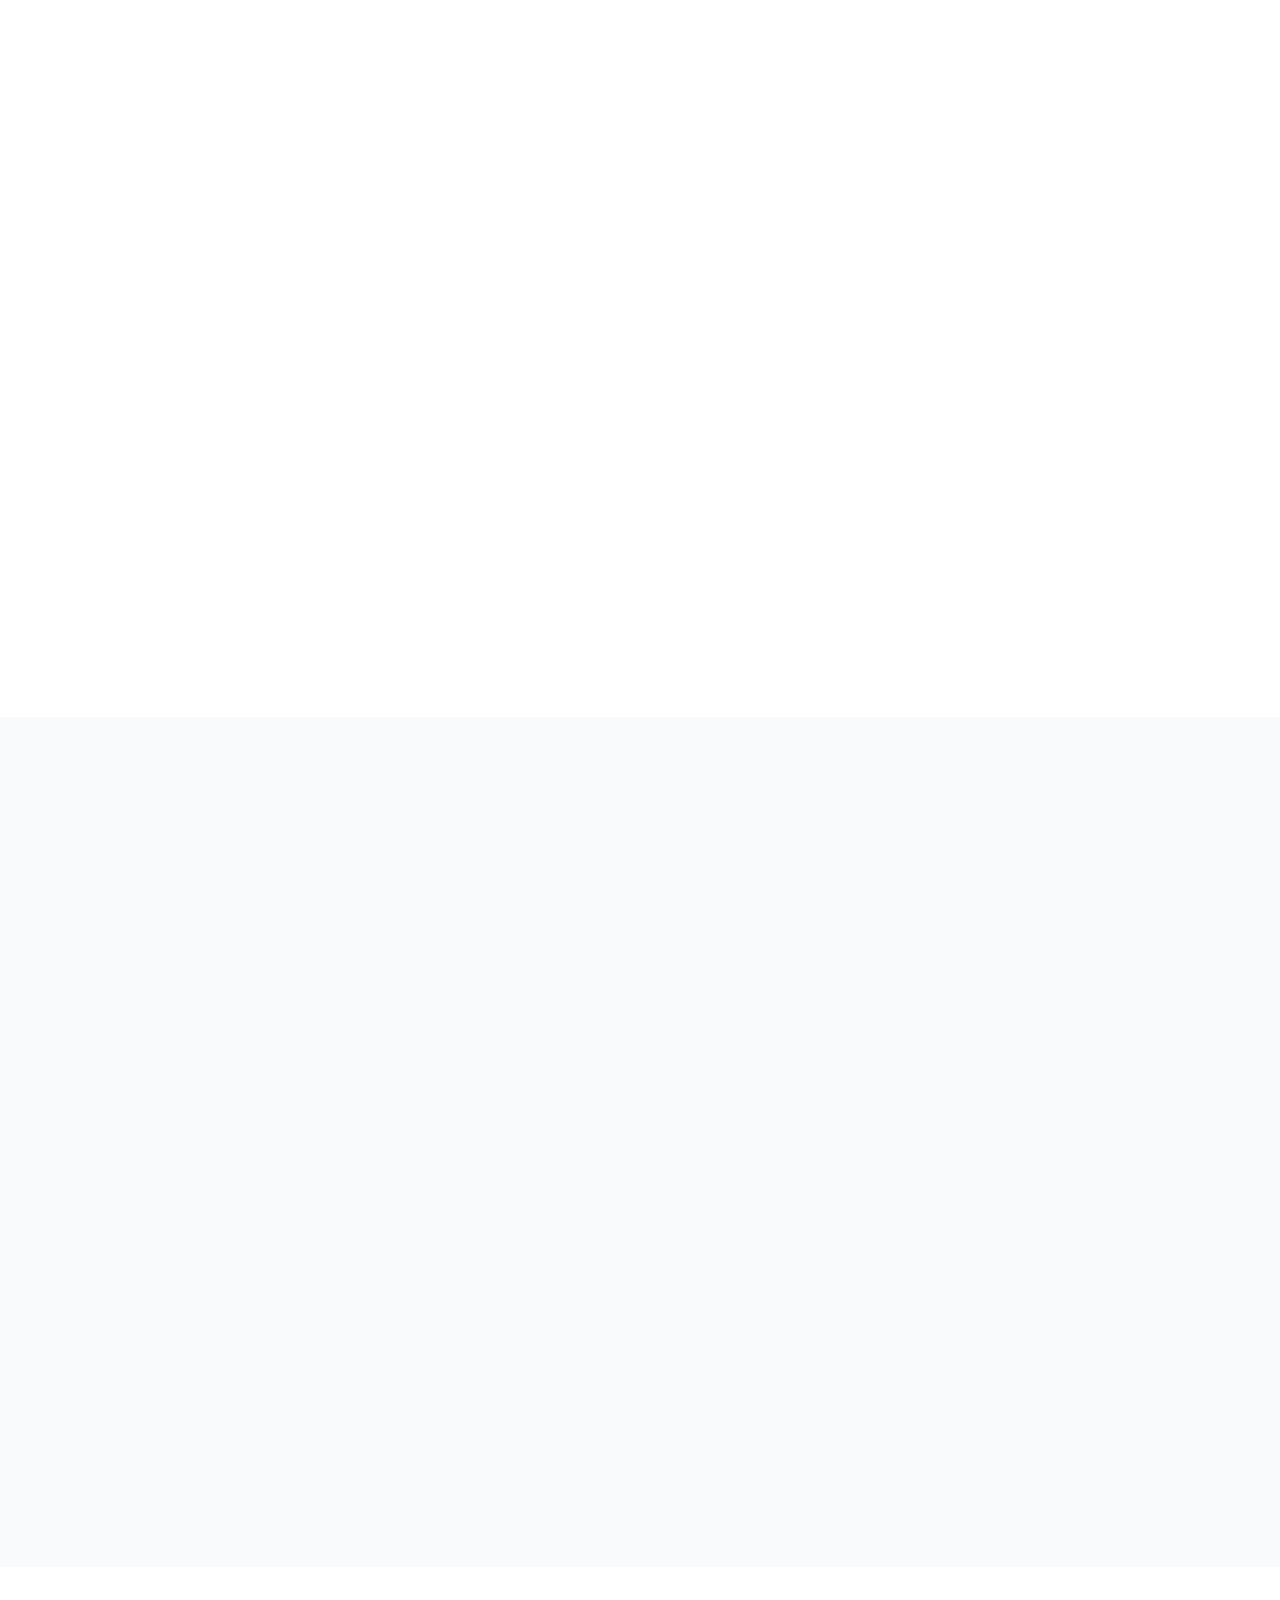
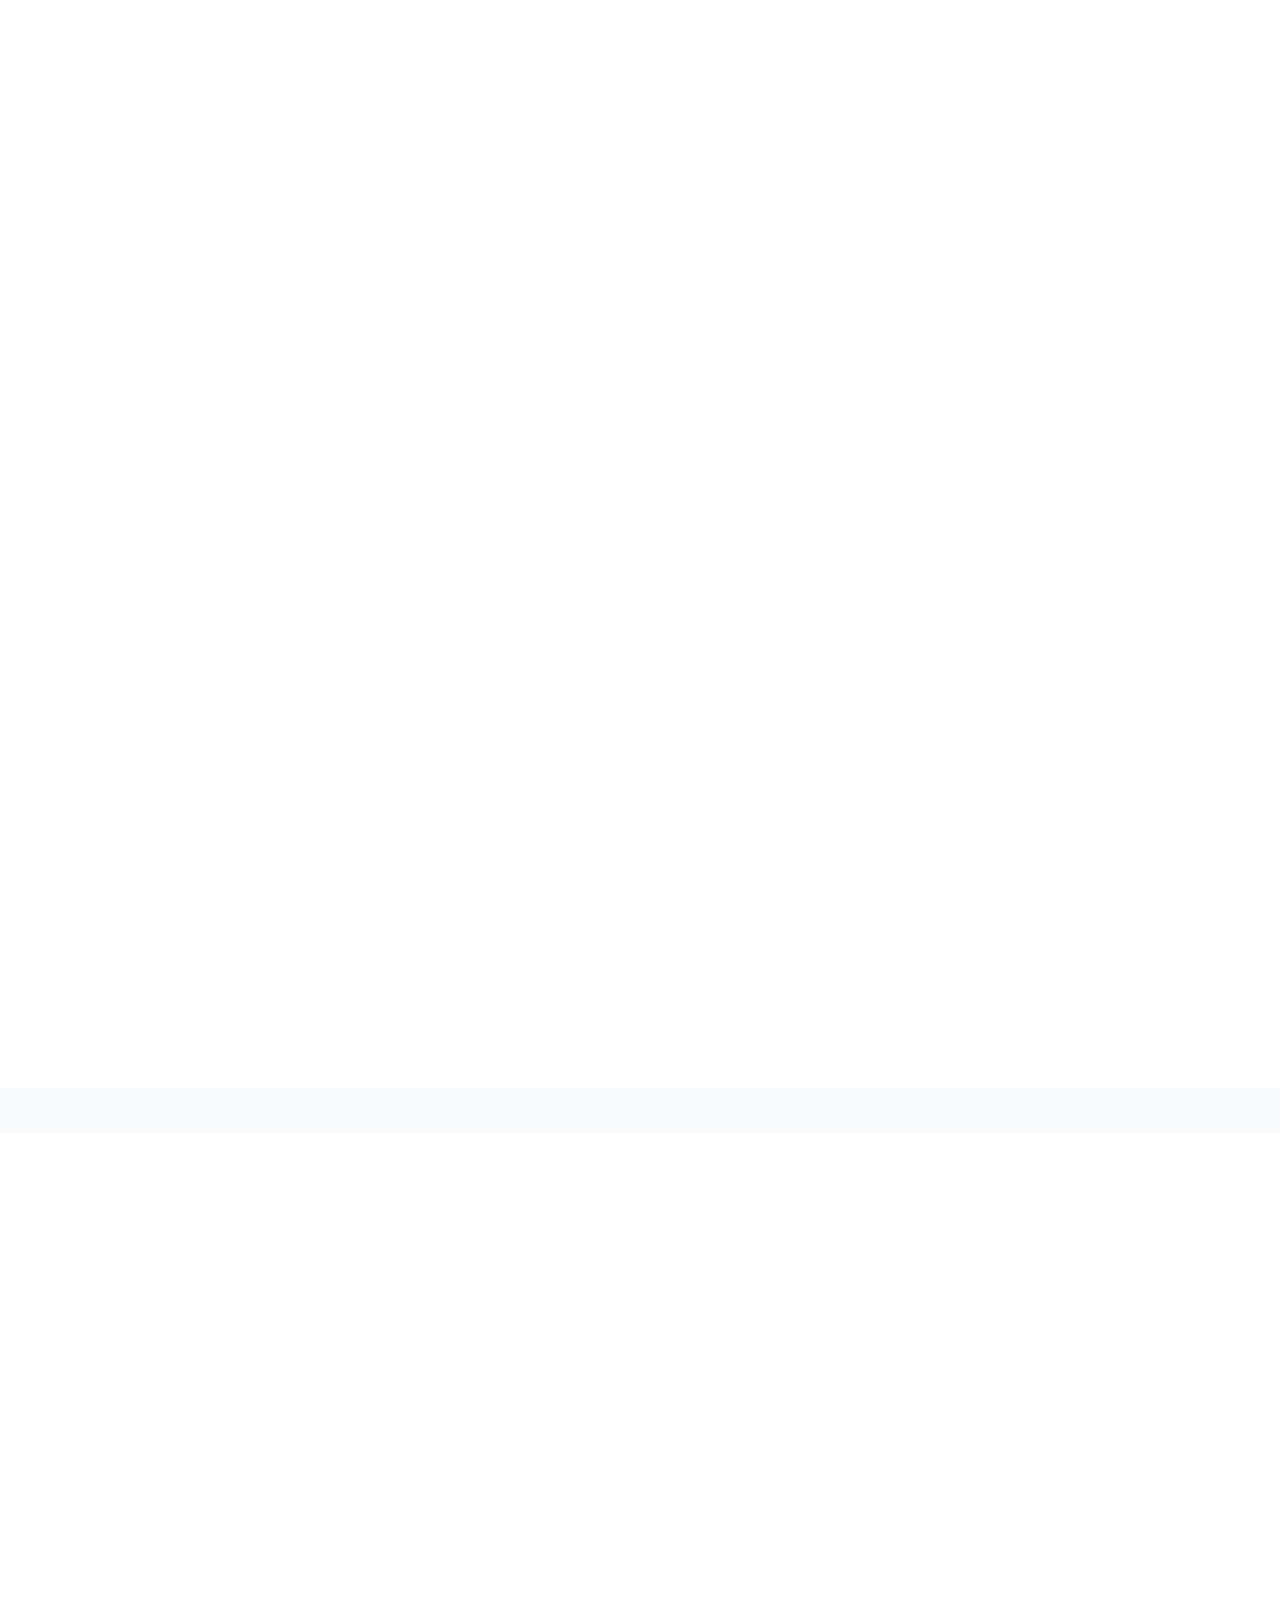
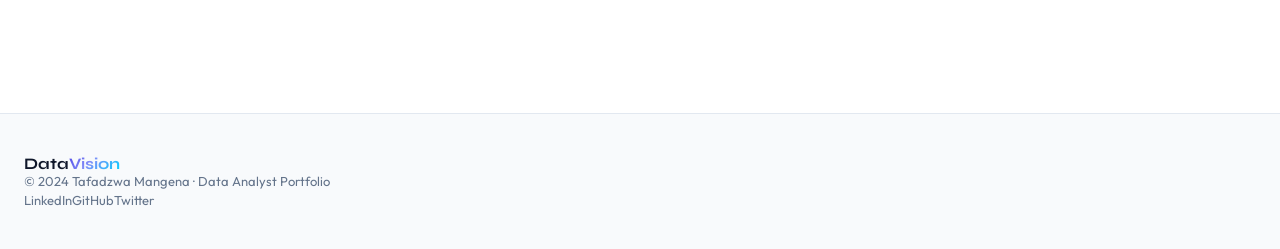
==== commit 5991b157: "Change hero button to Download CV with link to cv folder" ====
--- a/index.html
+++ b/index.html
@@ -121,13 +121,13 @@
                         Python, Power BI &amp; more.
                     </p>
                     <div class="flex flex-wrap gap-4">
-                        <a href="#projects"
+                        <a href="cv/Tafadzwa_Mangena_CV.pdf" download
                             class="px-6 py-3 rounded-xl text-white font-medium text-sm flex items-center gap-2"
                             style="background:linear-gradient(135deg,#4F46E5,#818CF8);font-family:'Outfit',sans-serif;text-decoration:none;">
                             <svg width="16" height="16" fill="none" stroke="currentColor"
                                 stroke-width="2">
-                                <path d="M9 3l6 6-6 6M3 9h12" />
-                            </svg>View Projects
+                                <path d="M12 3v10a1 1 0 01-1 1H5a1 1 0 01-1-1V5M9 9l4 4 4-4M9 13V3" />
+                            </svg>Download CV
                         </a>
                         <a href="#contact" class="px-6 py-3 rounded-xl font-medium text-sm flex items-center gap-2"
                             style="border:1px solid var(--border);color:var(--text);font-family:'Outfit',sans-serif;background:var(--surface);text-decoration:none;">Contact
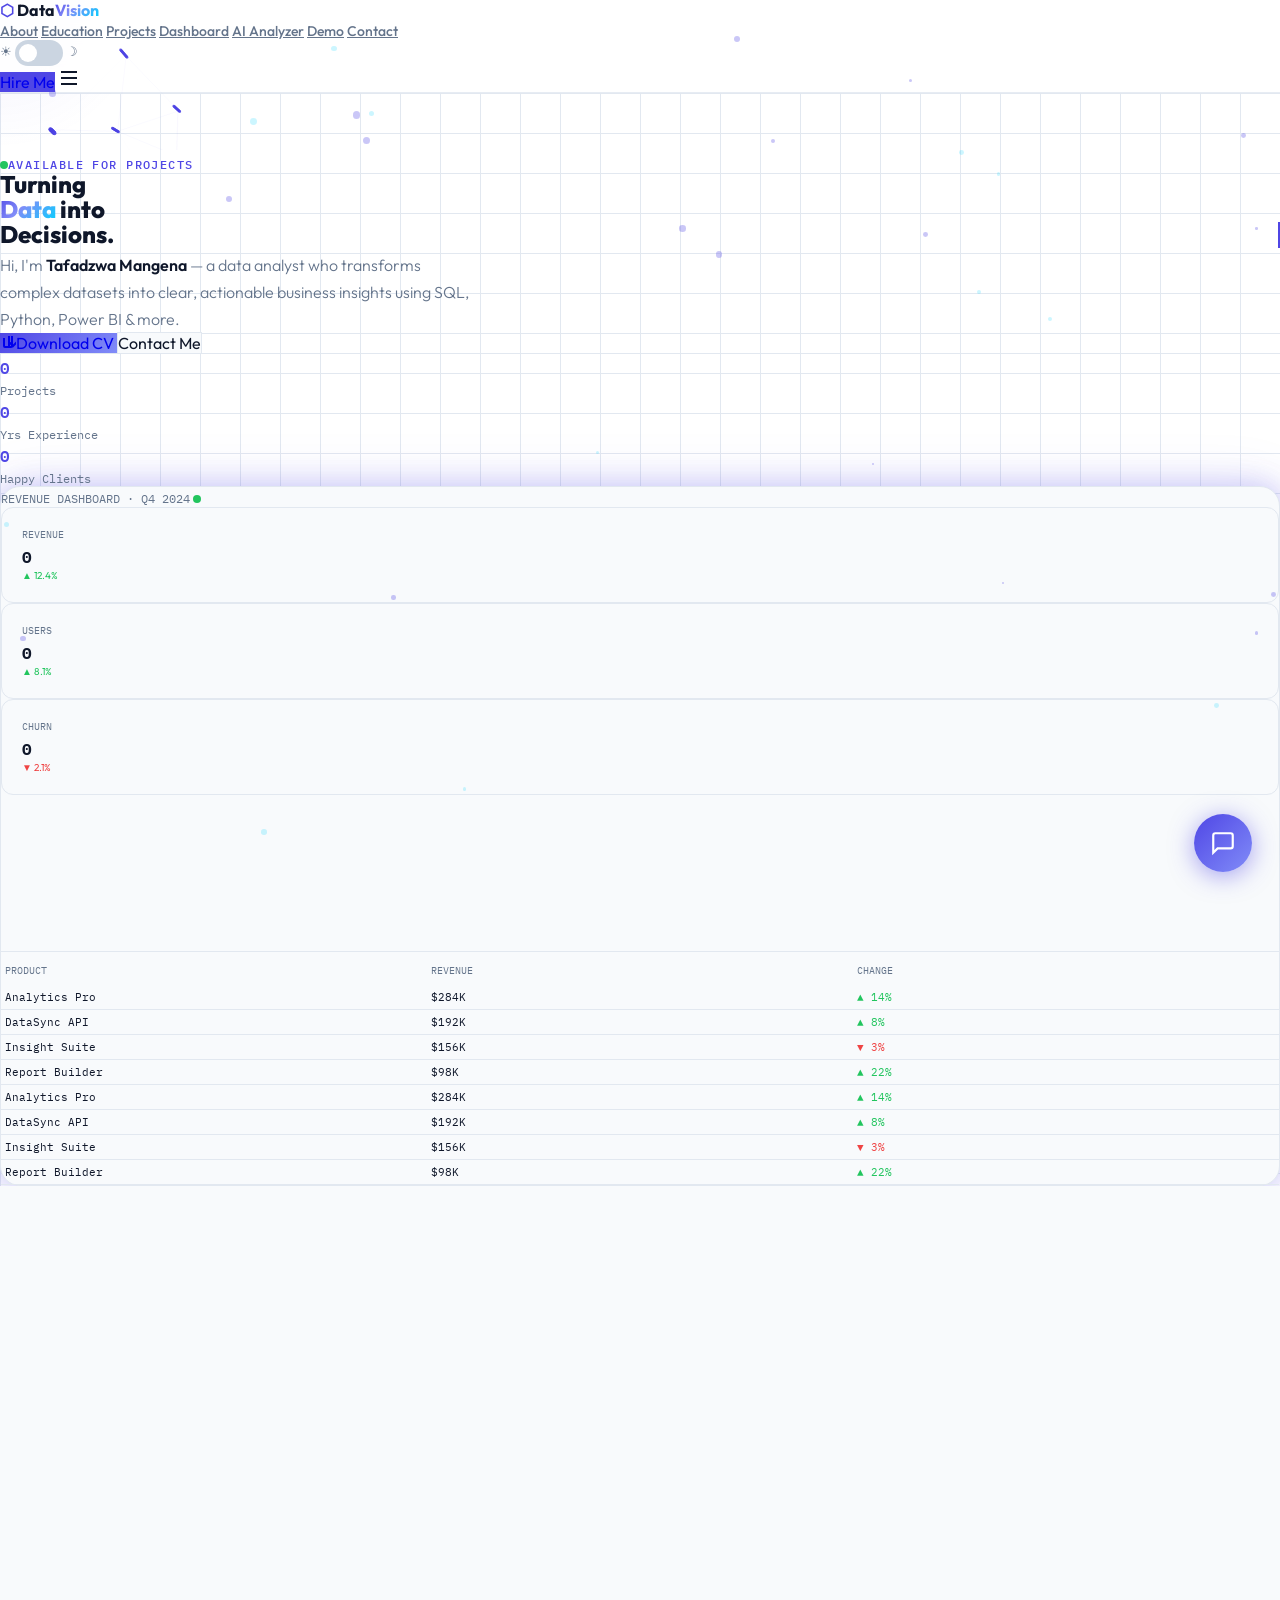
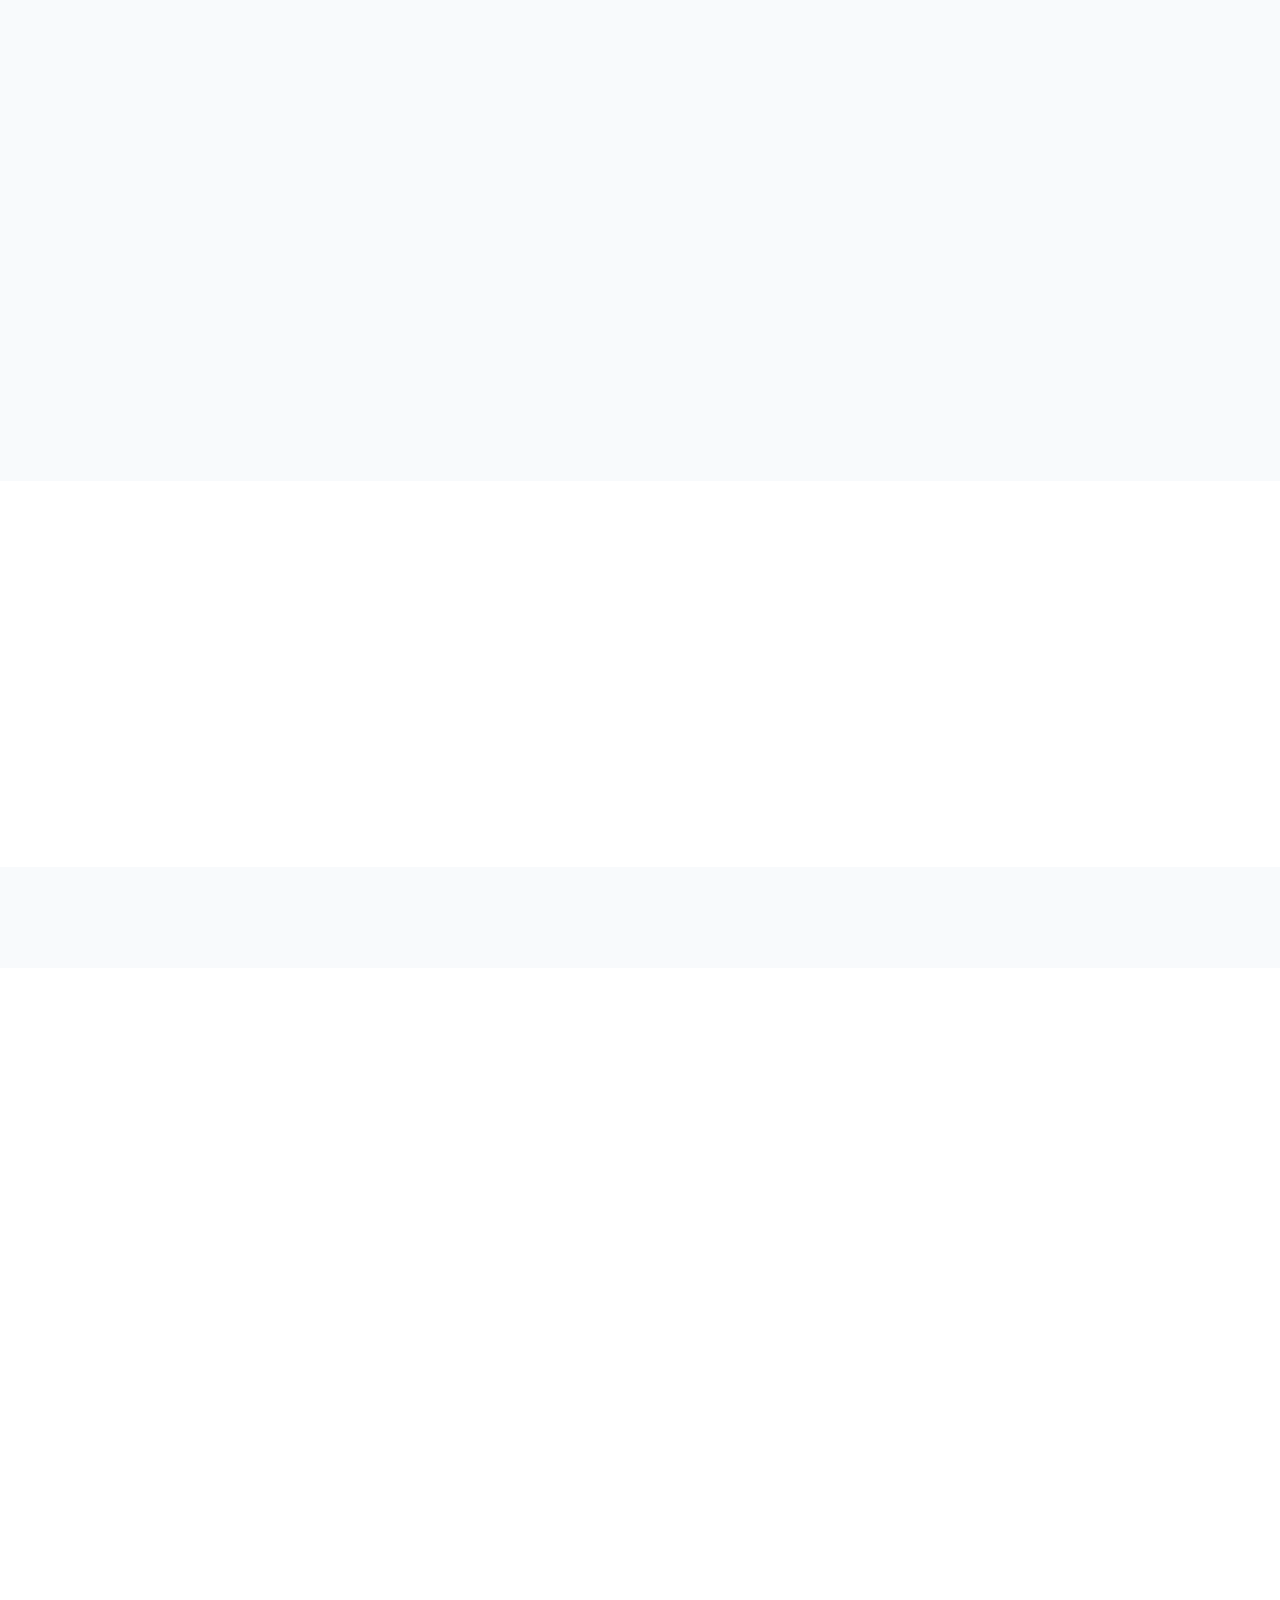
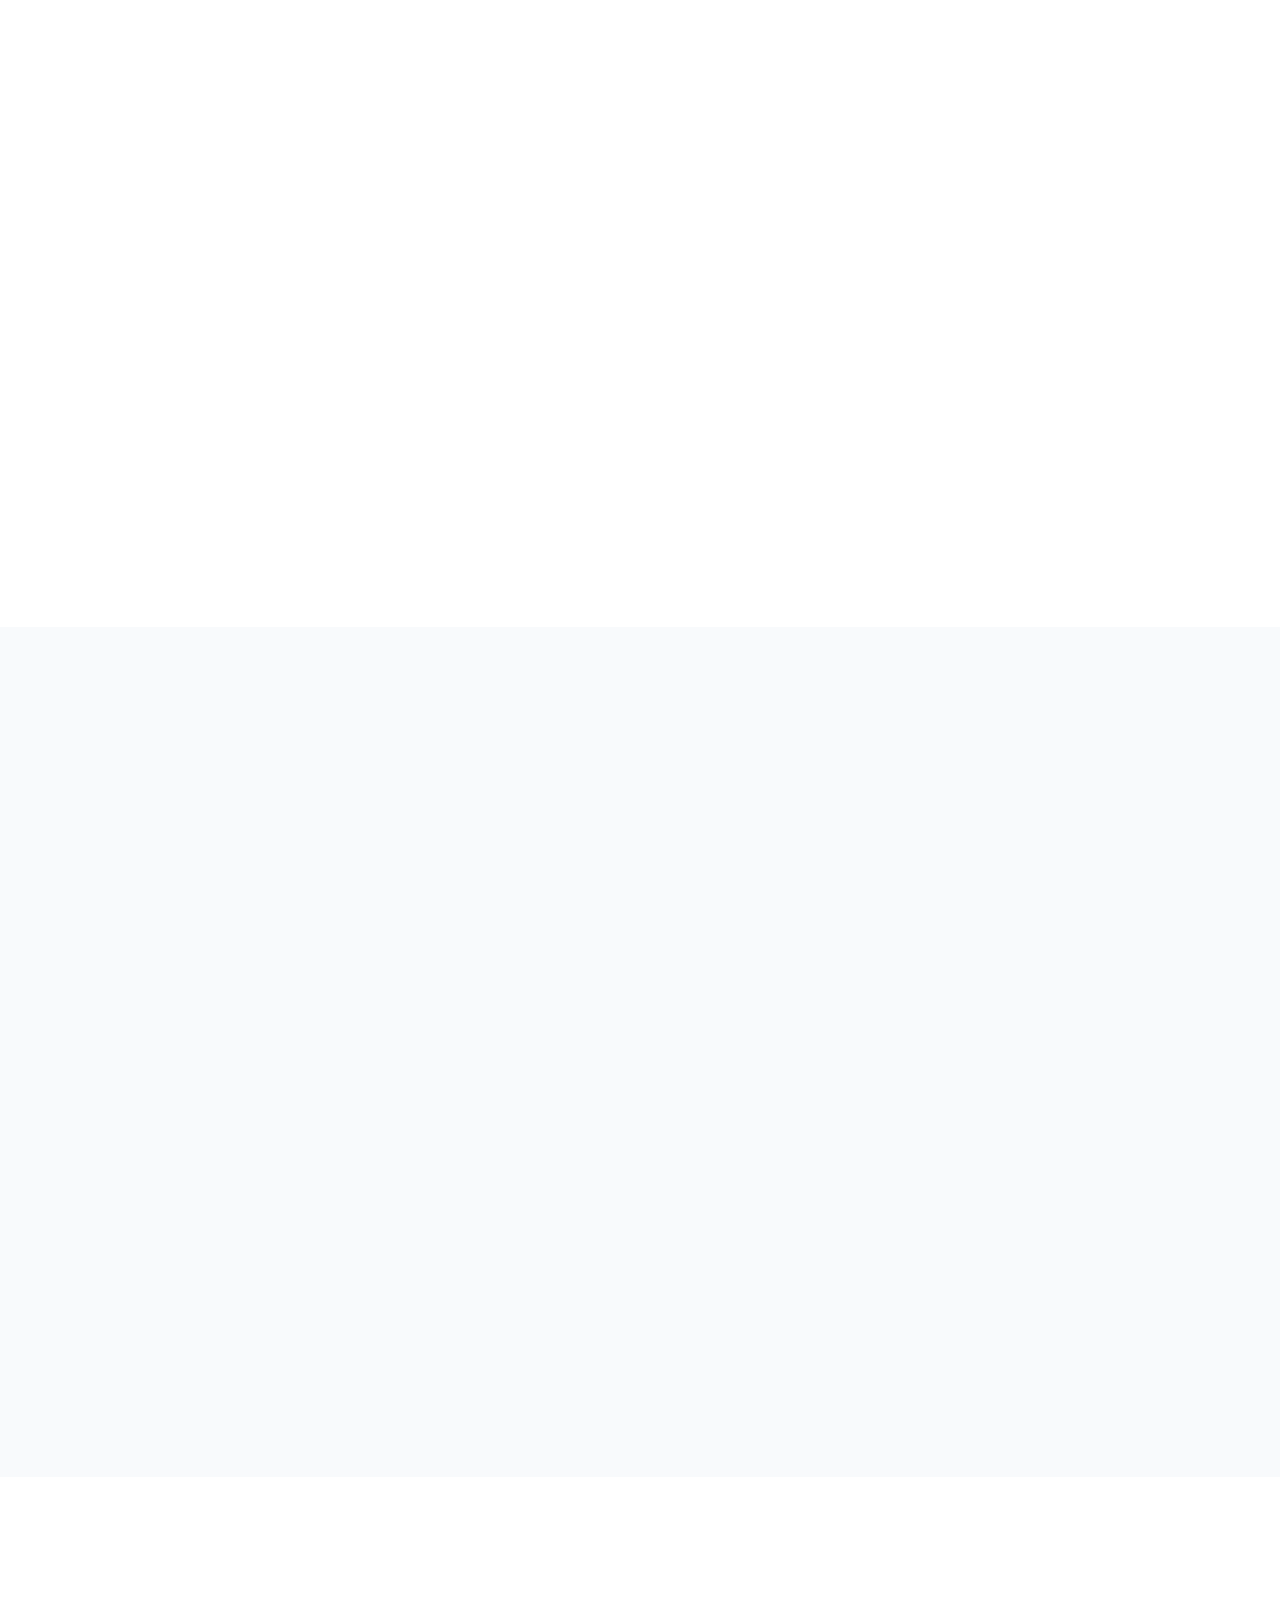
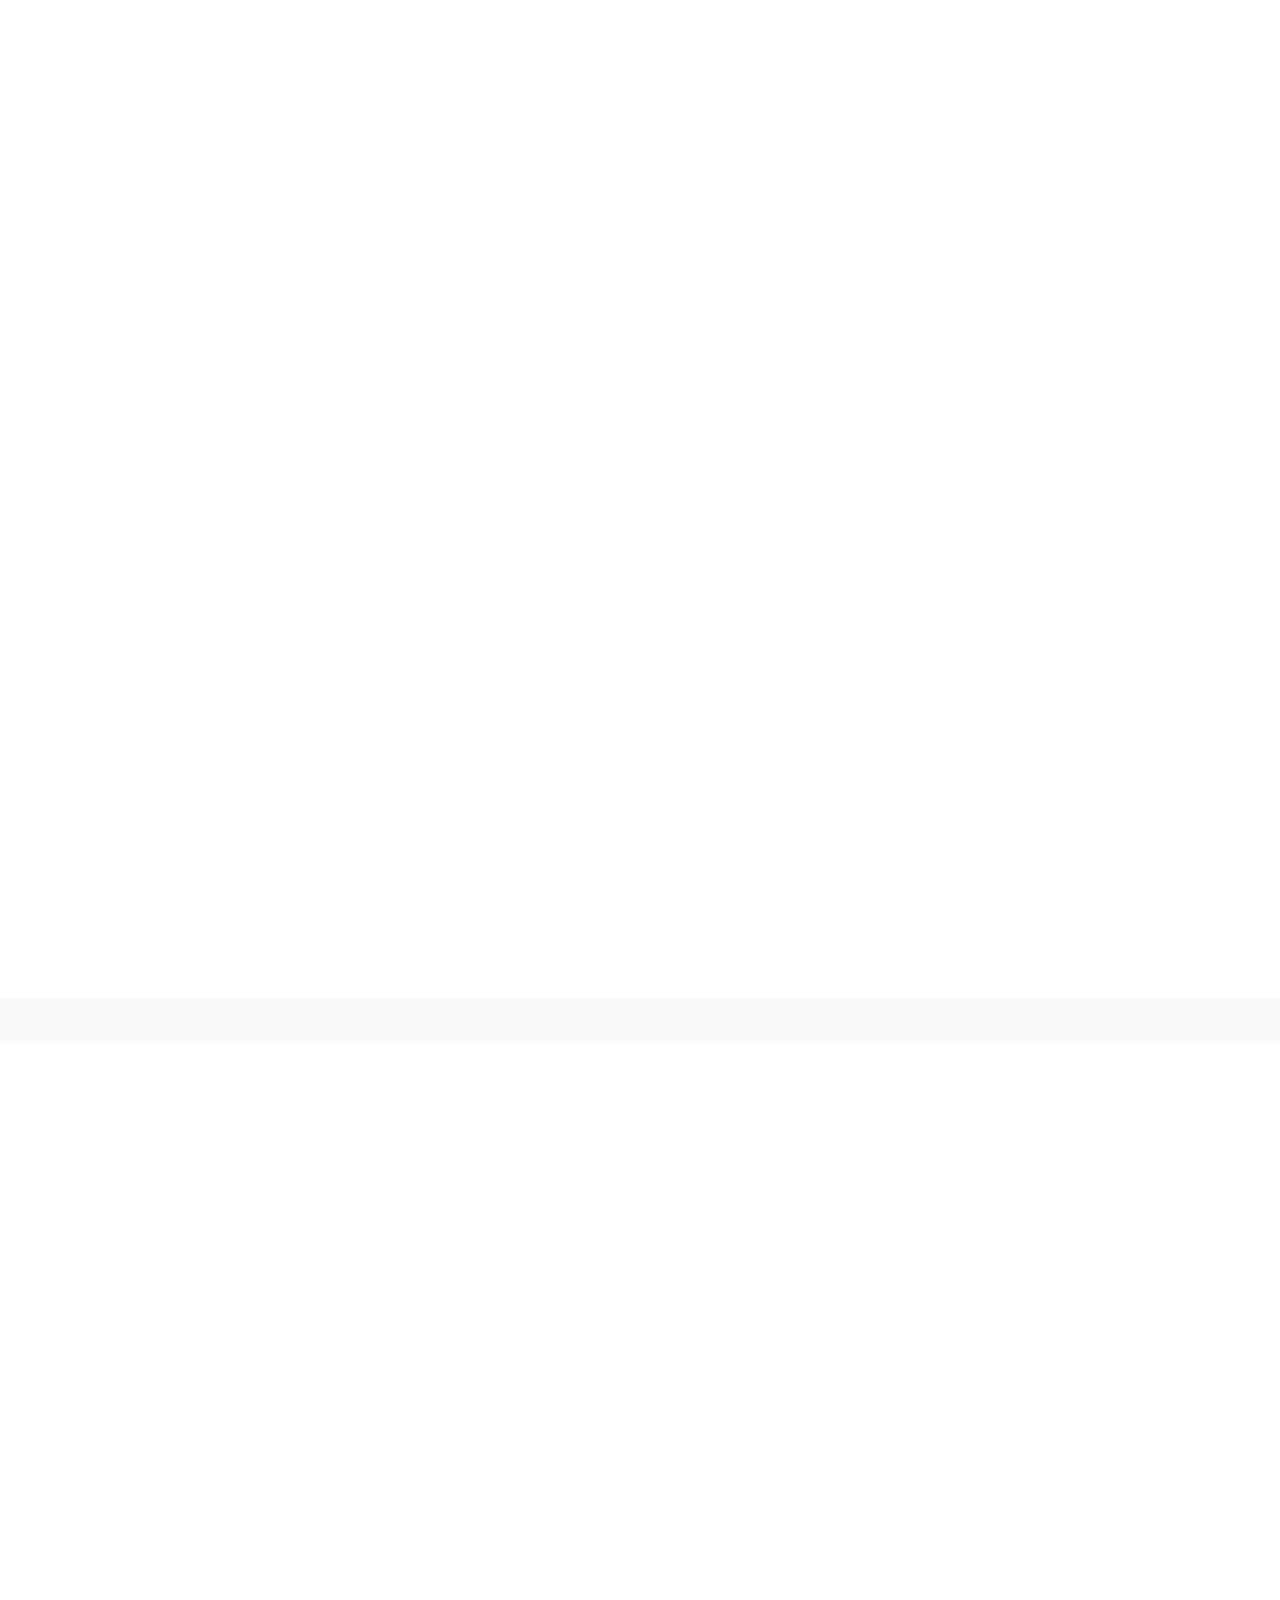
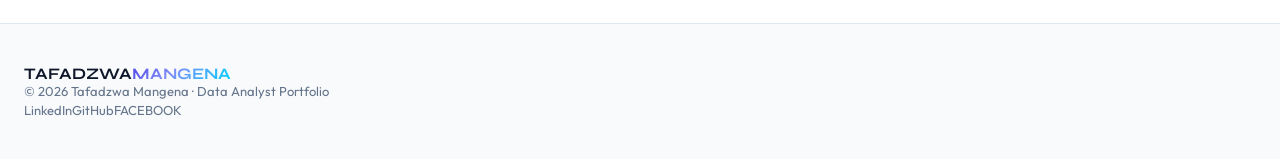
==== commit 70adf5d7: "links" ====
--- a/index.html
+++ b/index.html
@@ -212,7 +212,9 @@
                 <div class="lg:col-span-3 flex flex-col items-center fade-up" style="padding-top:16px;">
                     <div class="profile-photo-wrap" style="margin-bottom:30px;">
                         <div class="profile-ring"></div>
-                        <img src="https://ui-avatars.com/api/?name=Tafadzwa+Mangena&background=4F46E5&color=fff&size=320&bold=true&font-size=0.32&rounded=true"
+
+                        <!-- about image -->
+                        <img src="https://i.postimg.cc/YSVwNqH5/tafadzwa-abt.jpg"
                             alt="Tafadzwa Mangena" class="profile-photo" />
                         <div class="profile-badge"><span class="dot-blink"
                                 style="width:6px;height:6px;flex-shrink:0;"></span><span>Available</span></div>
@@ -307,10 +309,10 @@
                                     <span class="edu-badge">BBA</span>
                                 </div>
                                 <div style="font-size:13px;font-weight:600;color:var(--accent);margin-bottom:5px;">
-                                    Midlands State University · Zimbabwe</div>
+                                    Adikavi Nannaya University - India</div>
                                 <div
                                     style="font-size:11px;color:var(--muted);font-family:'IBM Plex Mono',monospace;margin-bottom:10px;">
-                                    2017 – 2021 · Information Systems &amp; Business Analytics</div>
+                                    2023 – 2026 · Business Analytics</div>
                                 <p style="font-size:13px;color:var(--muted);line-height:1.6;font-weight:300;">Graduated
                                     with distinction. Focused on quantitative methods, management information systems,
                                     financial modelling, and business strategy. Thesis: predictive analytics for SME
@@ -322,24 +324,7 @@
                             </div>
                         </div>
                     </div>
-                    <div class="card p-5">
-                        <div style="display:flex;align-items:flex-start;gap:16px;">
-                            <div class="edu-icon" style="background:linear-gradient(135deg,#0ea5e9,#00D4FF);">📚</div>
-                            <div style="flex:1;">
-                                <div
-                                    style="font-family:'Syne',sans-serif;font-weight:700;font-size:15px;margin-bottom:4px;">
-                                    Professional Development</div>
-                                <div style="font-size:13px;font-weight:600;color:var(--accent);margin-bottom:5px;">
-                                    Online &amp; In-person Training</div>
-                                <div
-                                    style="font-size:11px;color:var(--muted);font-family:'IBM Plex Mono',monospace;margin-bottom:10px;">
-                                    2021 – Present · Continuous Learning</div>
-                                <p style="font-size:13px;color:var(--muted);line-height:1.6;font-weight:300;">Dedicated
-                                    to staying at the cutting edge through structured online programmes, workshops, and
-                                    industry certifications in data analytics, visualisation, and cloud platforms.</p>
-                            </div>
-                        </div>
-                    </div>
+                
                 </div>
                 <!-- Certifications -->
                 <div class="fade-up fade-up-d2">
@@ -688,7 +673,10 @@
                             <div>
                                 <div style="font-size:12px;font-family:'IBM Plex Mono',monospace;color:var(--muted);">
                                     EMAIL</div>
-                                <div style="font-weight:600;">tafadzwa.mangena@datavision.io</div>
+                                    <a href="mailto:name@email.com" style="font-weight:600;" >
+                                        tafadzwamangena61@gmail.com
+                                    </a>
+                                
                             </div>
                         </div>
                         <div class="flex items-center gap-4">
@@ -698,7 +686,7 @@
                             <div>
                                 <div style="font-size:12px;font-family:'IBM Plex Mono',monospace;color:var(--muted);">
                                     LOCATION</div>
-                                <div style="font-weight:600;">Zimbabwe · Remote-friendly</div>
+                                <div style="font-weight:600;">Zimbabwe</div>
                             </div>
                         </div>
                         <div class="flex items-center gap-4">
@@ -768,13 +756,13 @@
     <!-- FOOTER -->
     <footer style="background:var(--surface);border-top:1px solid var(--border);padding:40px 24px;">
         <div class="max-w-7xl mx-auto flex flex-col md:flex-row items-center justify-between gap-4">
-            <div style="font-family:'Syne',sans-serif;font-weight:700;font-size:16px;">Data<span
-                    class="grad-text">Vision</span></div>
-            <p style="font-size:13px;color:var(--muted);">© 2024 Tafadzwa Mangena · Data Analyst Portfolio</p>
-            <div class="flex gap-4"><a href="#"
+            <div style="font-family:'Syne',sans-serif;font-weight:700;font-size:16px;">TAFADZWA<span
+                    class="grad-text">MANGENA</span></div>
+            <p style="font-size:13px;color:var(--muted);">© 2026 Tafadzwa Mangena · Data Analyst Portfolio</p>
+            <div class="flex gap-4"><a href="https://www.linkedin.com/in/tafadzwa-mangena-206b0a320/"
                     style="color:var(--muted);font-size:13px;text-decoration:none;">LinkedIn</a><a href="#"
-                    style="color:var(--muted);font-size:13px;text-decoration:none;">GitHub</a><a href="#"
-                    style="color:var(--muted);font-size:13px;text-decoration:none;">Twitter</a></div>
+                    style="color:var(--muted);font-size:13px;text-decoration:none;">GitHub</a><a href="https://www.facebook.com/tafadzwa.mangena.699207"
+                    style="color:var(--muted);font-size:13px;text-decoration:none;">FACEBOOK</a></div>
         </div>
     </footer>
 
